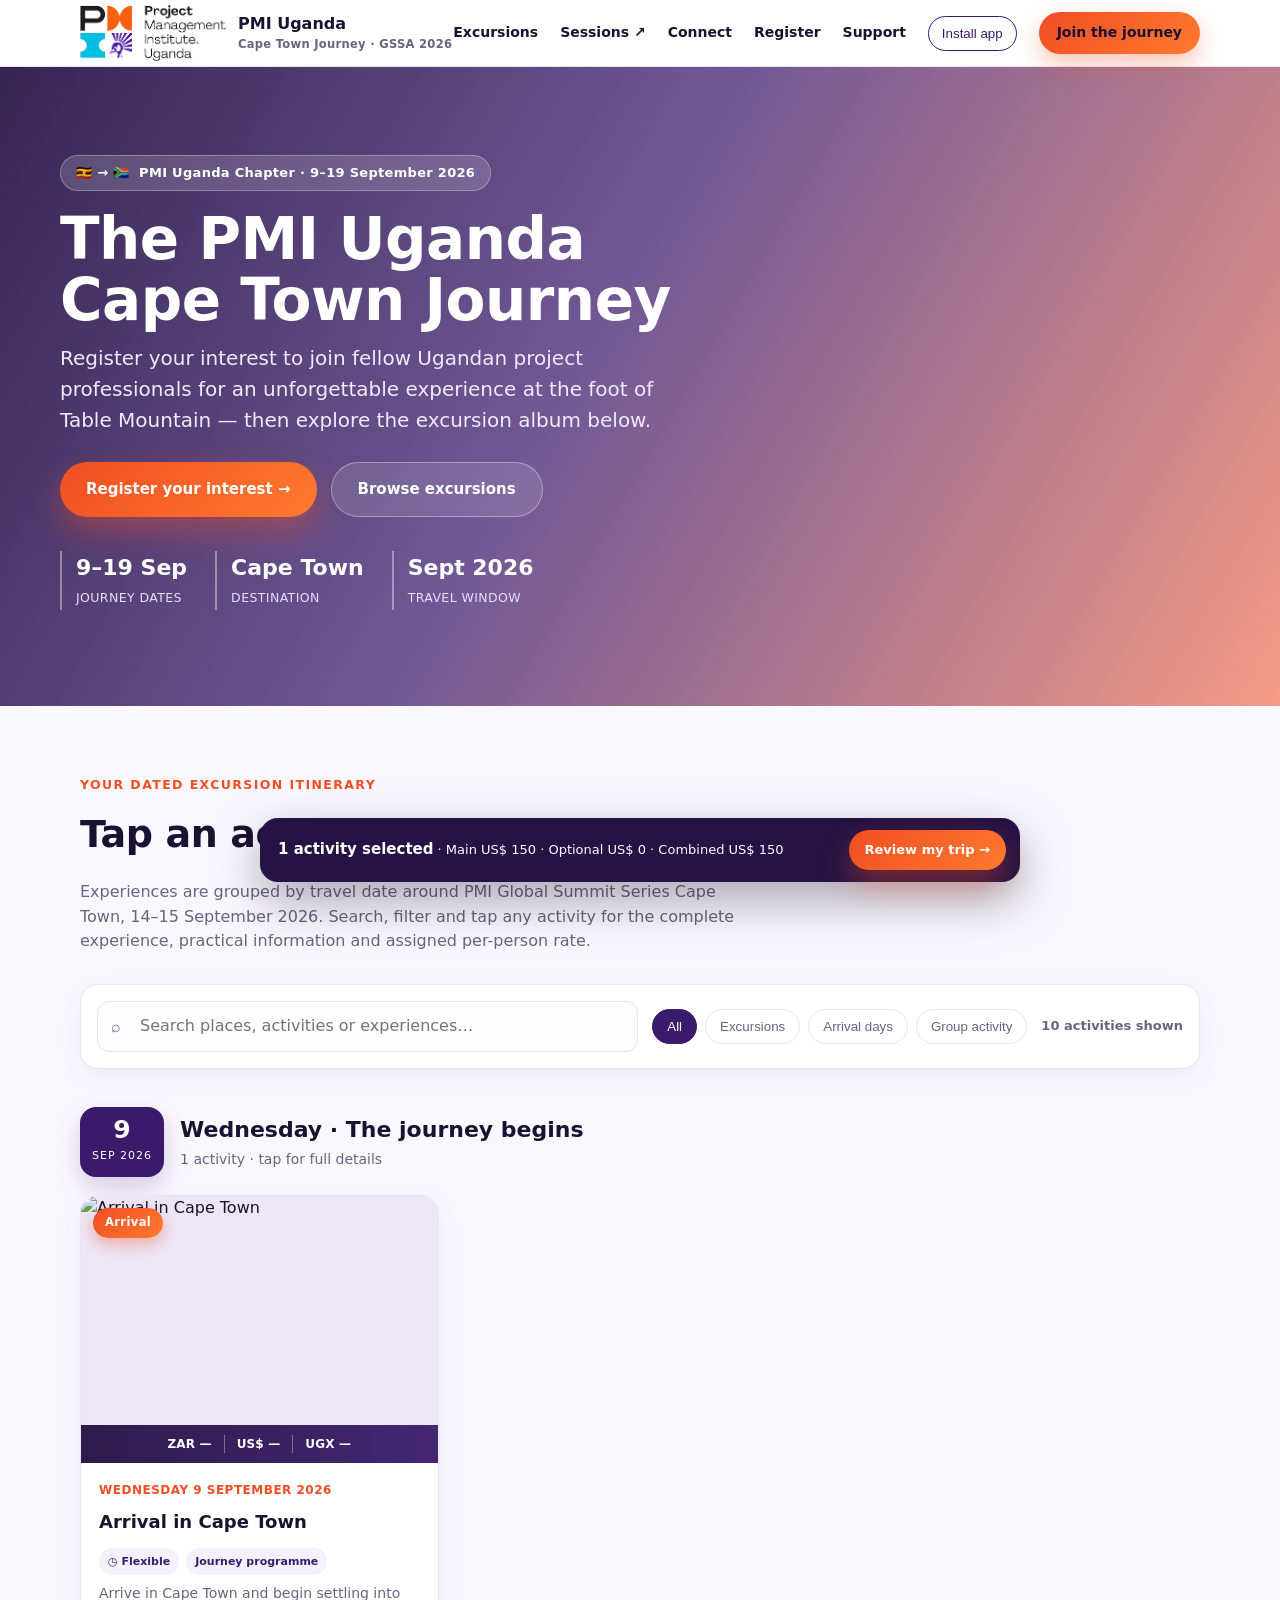
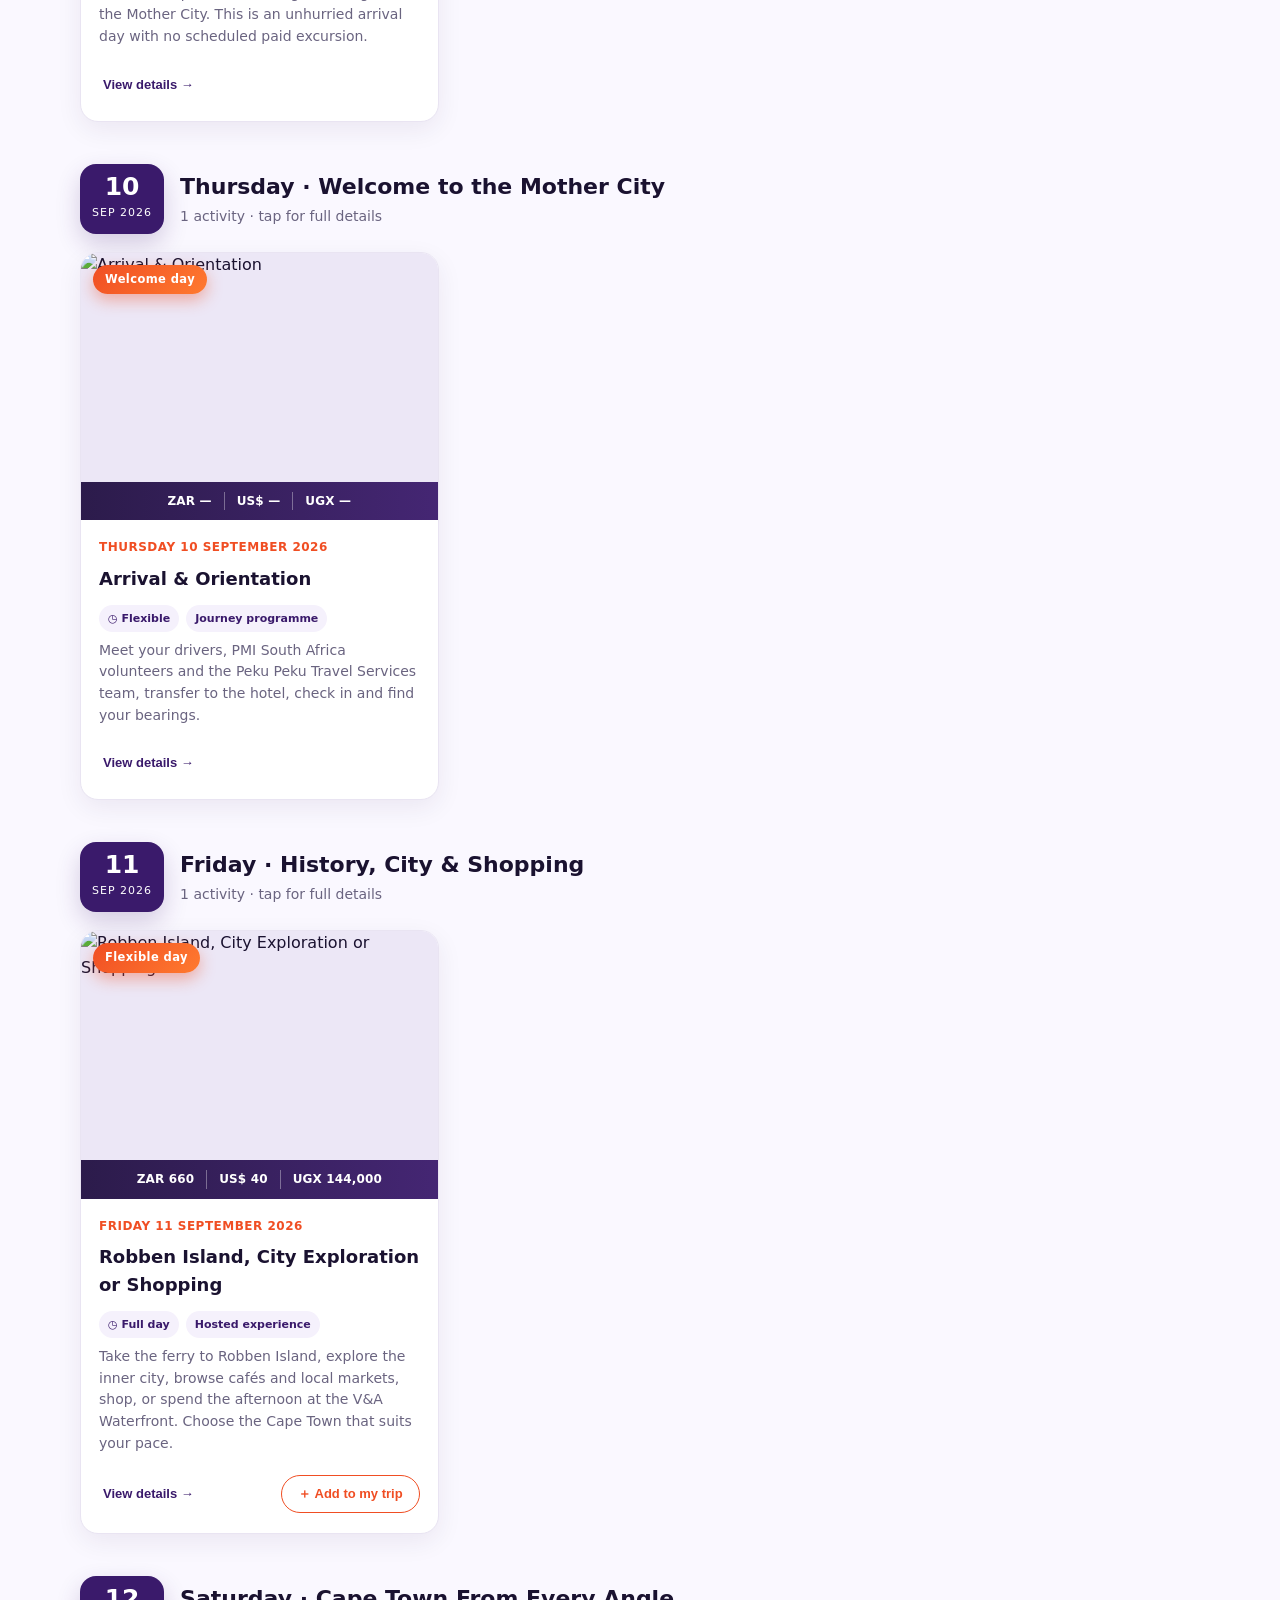
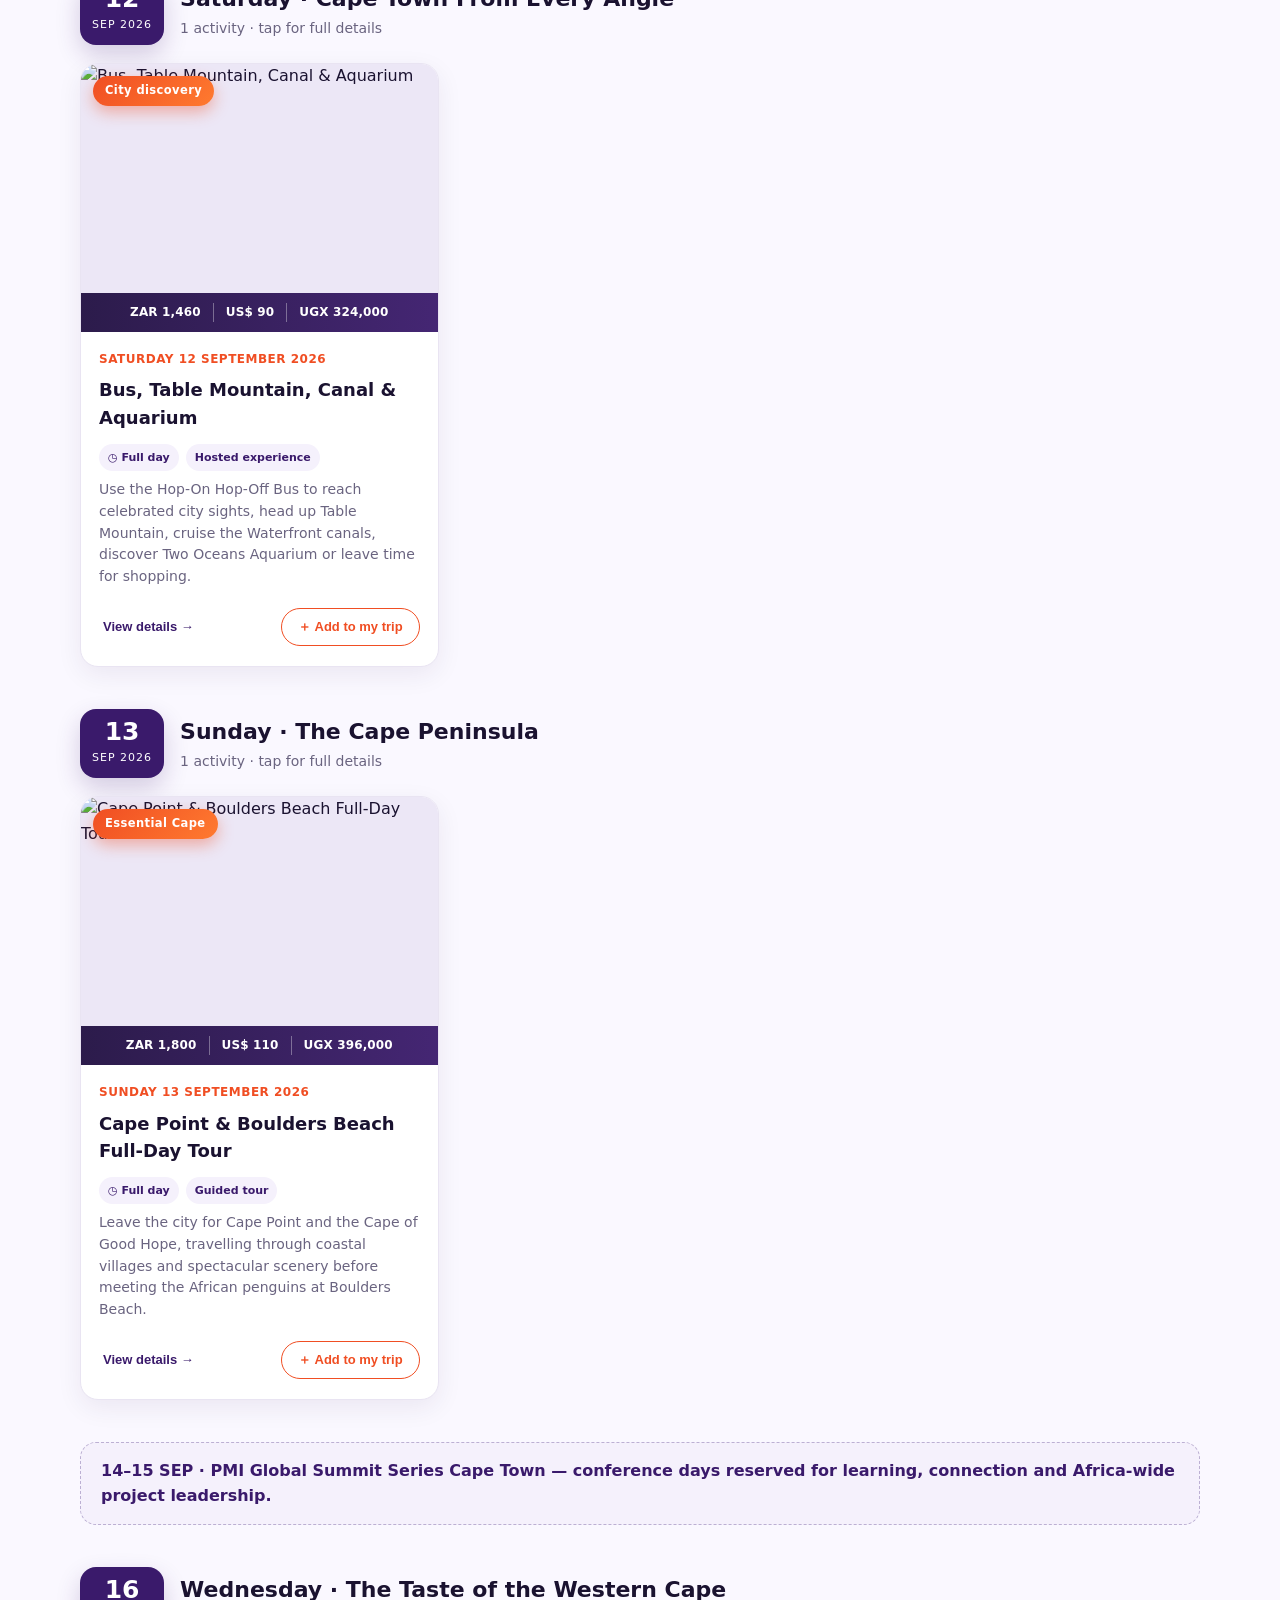
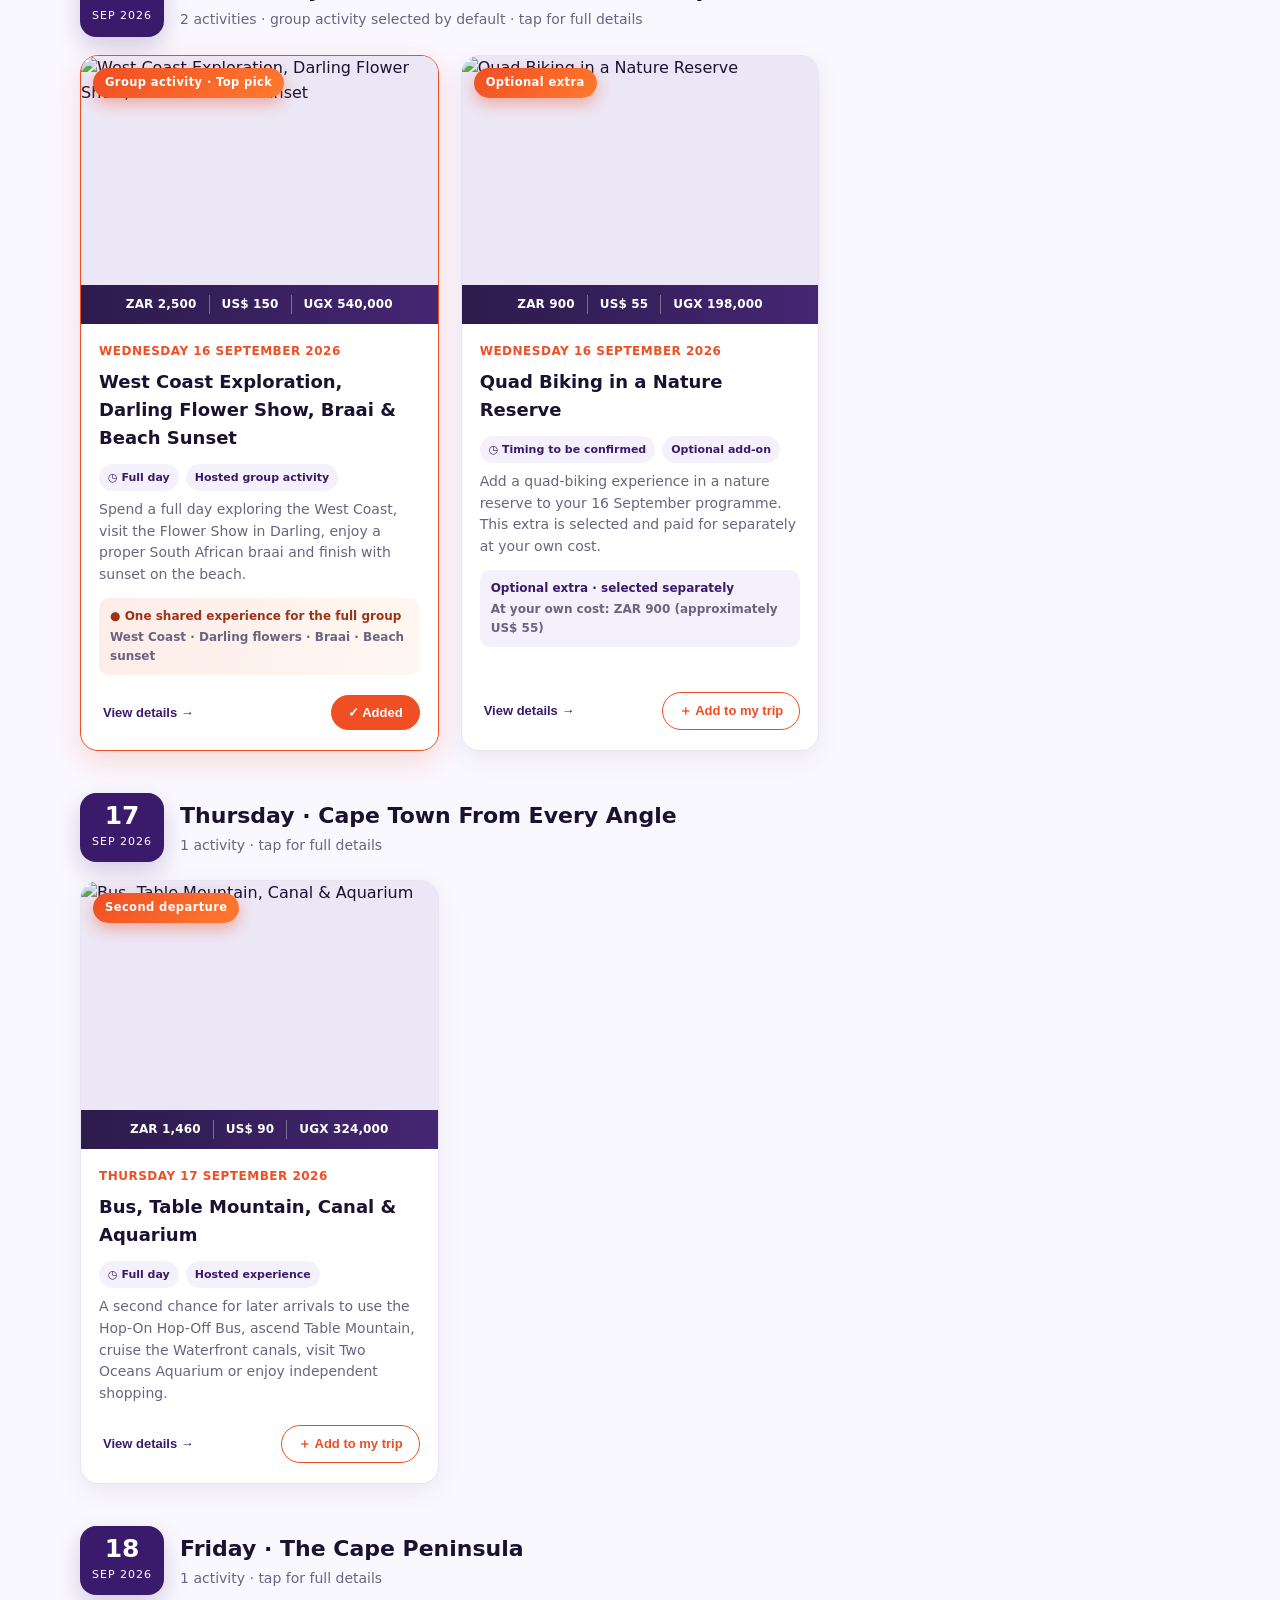
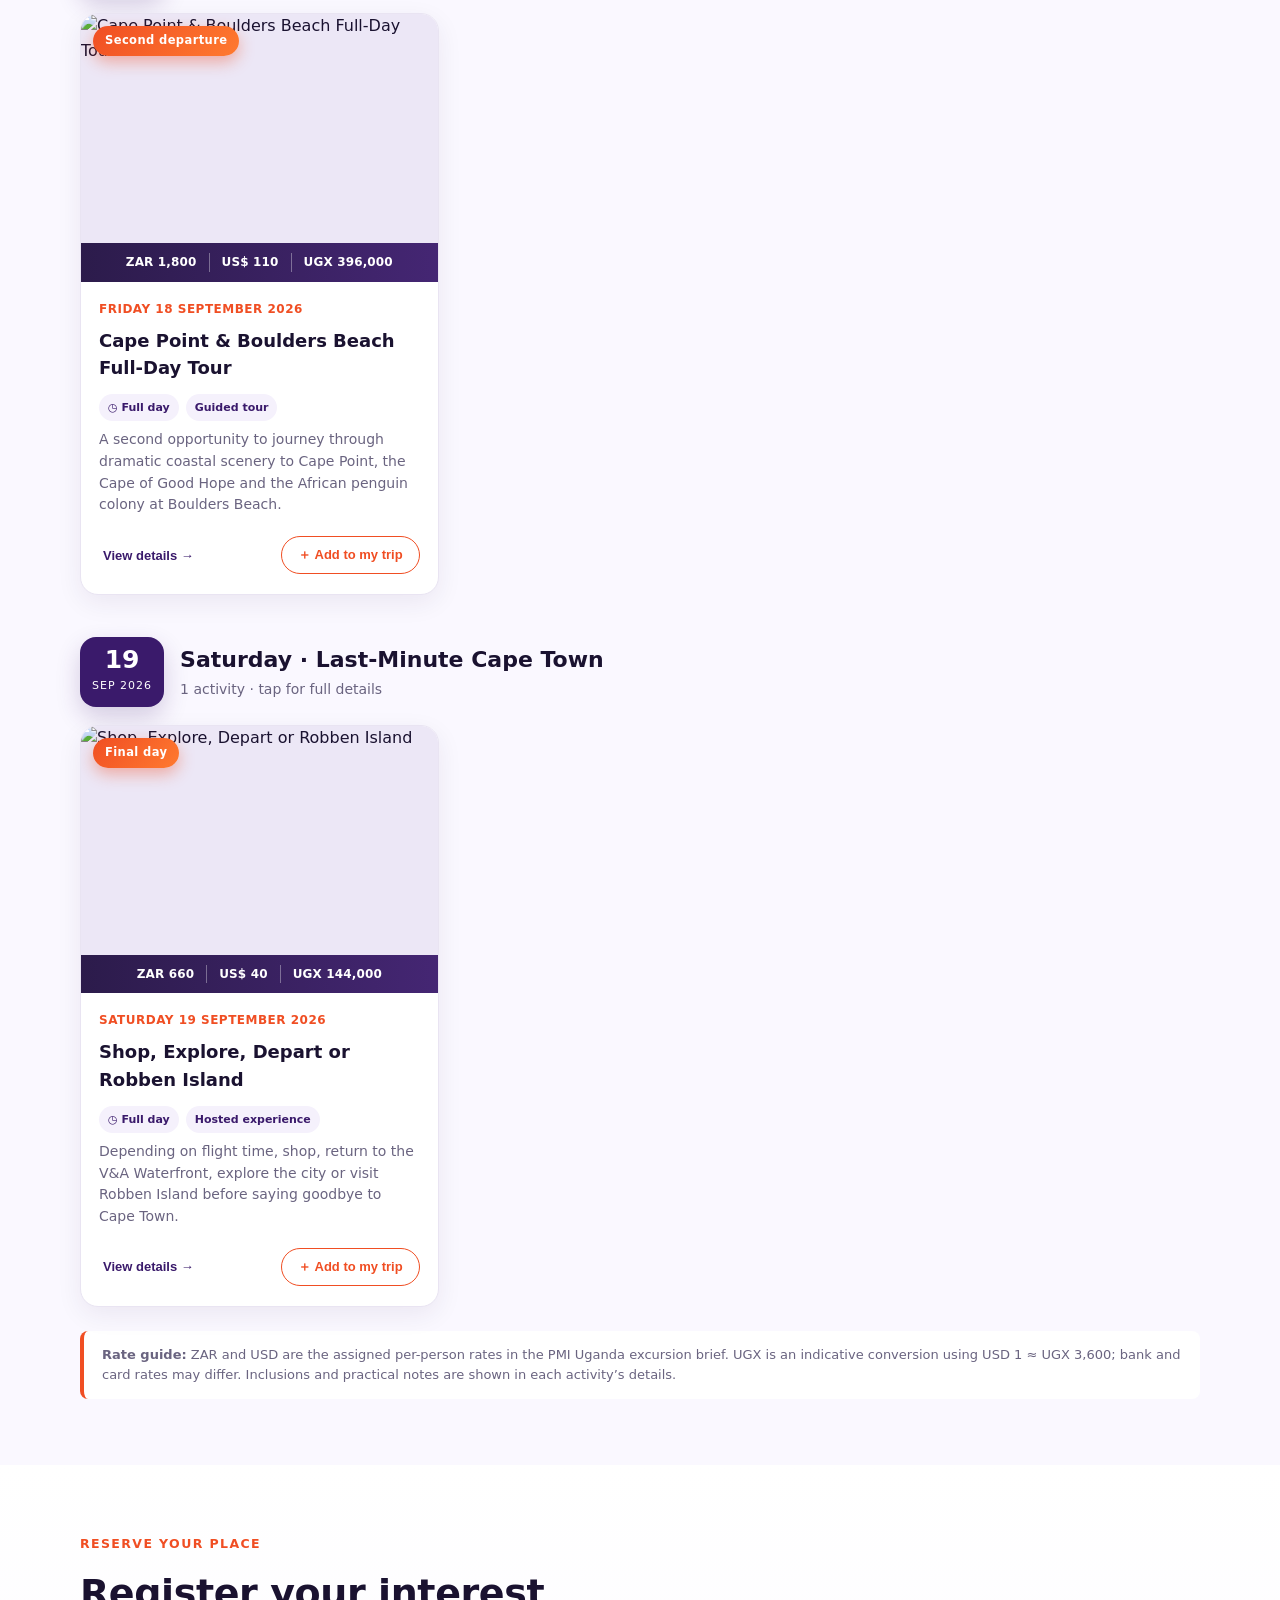
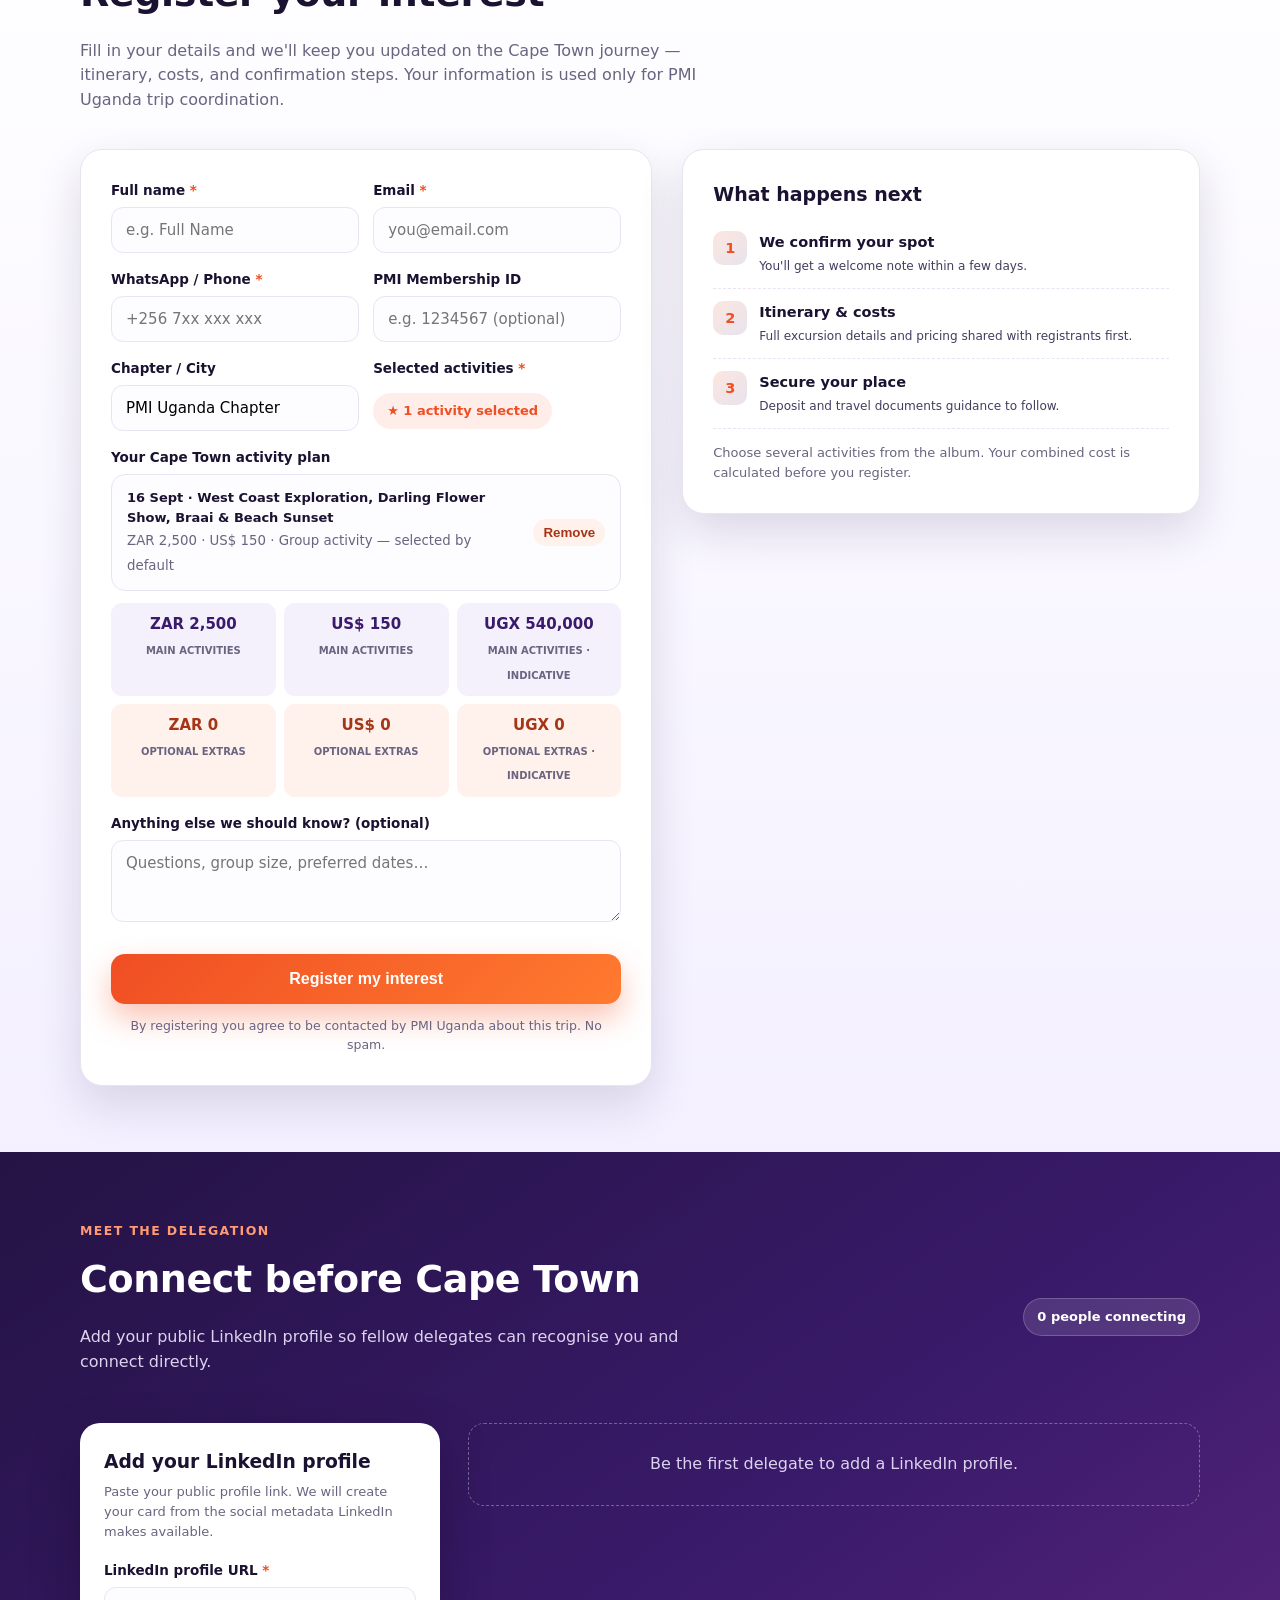
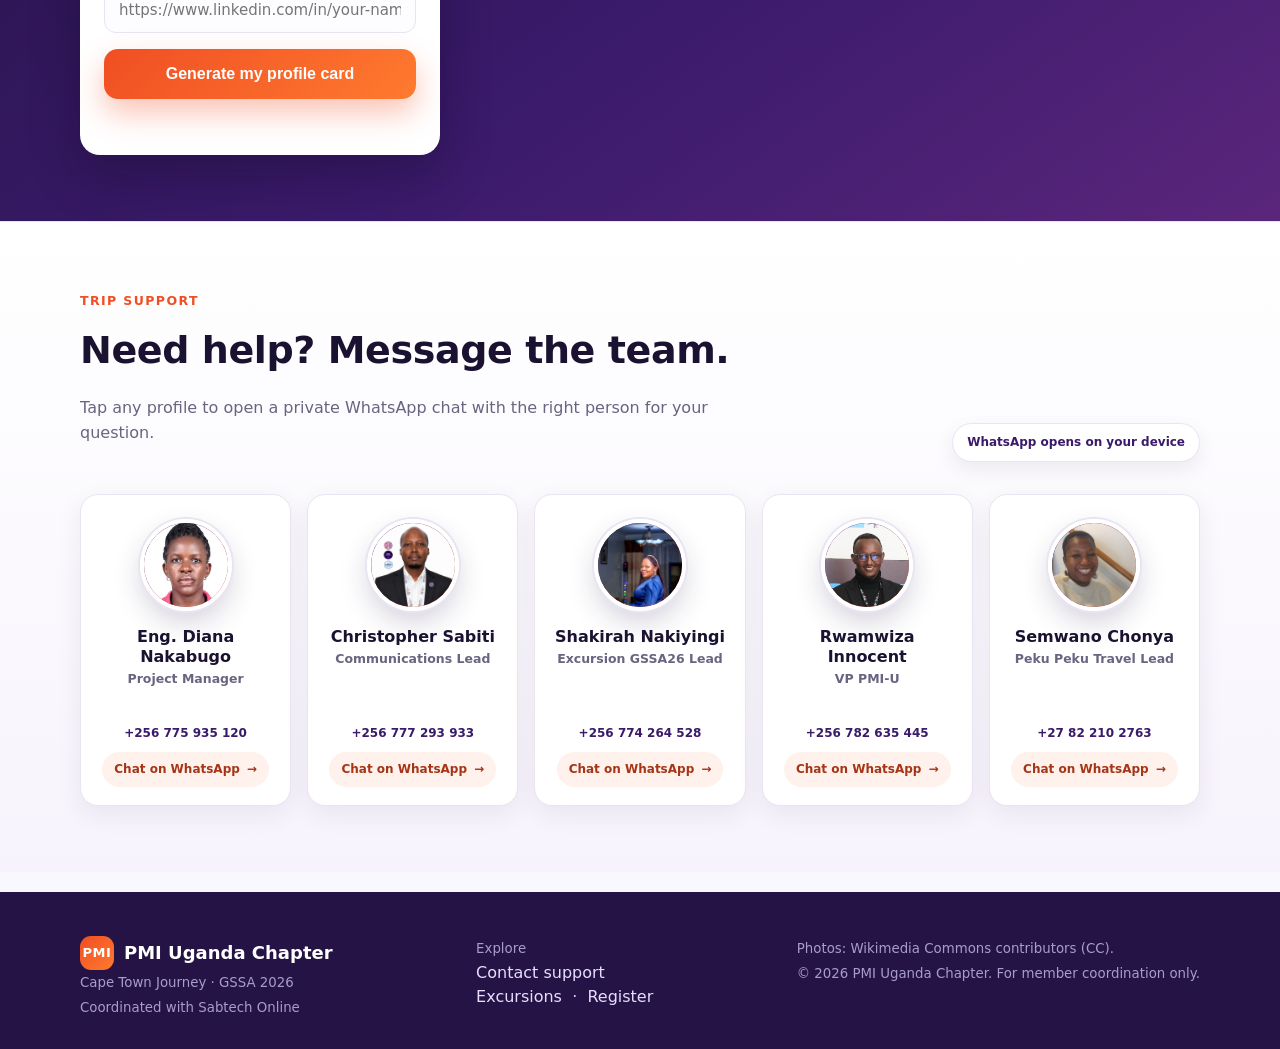
==== index.html @ 42081e1b "Add sessions PWA and LinkedIn connect directory" ====
<!DOCTYPE html>
<html lang="en">
<head>
<meta charset="utf-8" />
<meta name="viewport" content="width=device-width, initial-scale=1" />
<title>PMI Uganda · Cape Town Journey 2026 — Excursions & Registration</title>
<meta name="description" content="Register your interest and explore the excursion album for the PMI Uganda GSSA 2026 Cape Town Journey." />
<meta name="theme-color" content="#3A1A6B" />
<meta name="apple-mobile-web-app-capable" content="yes" />
<meta name="apple-mobile-web-app-status-bar-style" content="black-translucent" />
<link rel="manifest" href="manifest.webmanifest" />
<link rel="apple-touch-icon" href="pmi-simple-png.png" />
<style>
:root{
  --orange:#F04E23; --orange-2:#FF7A2F; --purple:#3A1A6B; --purple-2:#241344;
  --ink:#1a1230; --muted:#6a6480; --line:#e9e4f2; --bg:#faf8ff; --white:#fff;
  --radius:18px; --shadow:0 18px 46px rgba(36,19,68,.14);
}
*{box-sizing:border-box}
html{scroll-behavior:smooth}
body{margin:0;font-family:'Segoe UI',system-ui,-apple-system,Arial,sans-serif;color:var(--ink);background:var(--bg);line-height:1.55}
img{display:block;max-width:100%}
a{color:inherit}
.wrap{max-width:1160px;margin:0 auto;padding:0 20px}

/* header */
header{position:sticky;top:0;z-index:40;background:rgba(255,255,255,.92);backdrop-filter:blur(10px);border-bottom:1px solid var(--line)}
.nav{display:flex;align-items:center;justify-content:space-between;height:66px}
.brand{display:flex;align-items:center;gap:12px;font-weight:800}
.logo{width:40px;height:40px;border-radius:11px;background:linear-gradient(135deg,var(--orange),var(--orange-2));color:#fff;display:grid;place-items:center;font-weight:900;letter-spacing:.5px;font-size:15px}
.brand-logo{width:146px;height:auto;object-fit:contain}
.brand small{display:block;font-weight:600;color:var(--muted);font-size:11.5px;letter-spacing:.3px}
.nav a.cta{background:linear-gradient(135deg,var(--orange),var(--orange-2));color:#fff;text-decoration:none;padding:10px 18px;border-radius:30px;font-weight:700;font-size:14px;box-shadow:0 10px 24px rgba(240,78,35,.32)}
.nav .links{display:flex;gap:22px;align-items:center}
.nav .links a{text-decoration:none;color:var(--ink);font-weight:600;font-size:14px}
.nav .links a:hover{color:var(--orange)}
.nav .links .support-link{display:inline-flex;align-items:center;gap:6px}
.menu-toggle{display:none;border:1px solid var(--line);background:#fff;color:var(--purple);border-radius:11px;width:44px;height:44px;font-size:23px;cursor:pointer}
.install-action{border:1px solid var(--purple);background:#fff;color:var(--purple);padding:9px 13px;border-radius:22px;font:700 13px inherit;cursor:pointer;white-space:nowrap}
@media(max-width:840px){
  .nav{height:62px}.brand-logo{width:118px}.brand>div:last-child{display:none}.menu-toggle{display:grid;place-items:center}
  .nav .links{display:none;position:absolute;top:62px;left:0;right:0;background:rgba(255,255,255,.98);border-bottom:1px solid var(--line);padding:12px 20px 18px;box-shadow:0 16px 30px rgba(36,19,68,.12);grid-template-columns:1fr 1fr;gap:8px}
  .nav .links.open{display:grid}.nav .links a,.nav .links .install-action{display:flex;align-items:center;justify-content:center;min-height:44px;border:1px solid var(--line);border-radius:12px;padding:9px;text-align:center}
  .nav .links .cta{grid-column:1/-1}.nav a.cta{padding:9px 14px}
}

/* hero */
.hero{position:relative;color:#fff;overflow:hidden}
.hero .bg{position:absolute;inset:0;background-size:cover;background-position:center;transform:scale(1.03)}
.hero .veil{position:absolute;inset:0;background:linear-gradient(120deg,rgba(36,19,68,.92),rgba(58,26,107,.72) 45%,rgba(240,78,35,.55))}
.hero .inner{position:relative;padding:88px 0 96px}
.tagpill{display:inline-flex;align-items:center;gap:8px;background:rgba(255,255,255,.16);border:1px solid rgba(255,255,255,.28);padding:7px 15px;border-radius:30px;font-size:13px;font-weight:600;letter-spacing:.3px}
.hero h1{font-size:clamp(32px,5.2vw,58px);line-height:1.05;margin:18px 0 12px;font-weight:900;letter-spacing:-.5px}
.hero p.lead{font-size:clamp(16px,2vw,20px);max-width:640px;color:#f0e9ff;margin:0 0 26px}
.hero .btns{display:flex;gap:14px;flex-wrap:wrap}
.btn{border:none;cursor:pointer;text-decoration:none;font-weight:800;font-size:15px;padding:15px 26px;border-radius:32px;display:inline-flex;align-items:center;gap:9px}
.btn.primary{background:linear-gradient(135deg,var(--orange),var(--orange-2));color:#fff;box-shadow:0 14px 30px rgba(240,78,35,.4)}
.btn.ghost{background:rgba(255,255,255,.12);color:#fff;border:1px solid rgba(255,255,255,.34)}
.hero .facts{display:flex;gap:28px;margin-top:34px;flex-wrap:wrap}
.hero .facts div{border-left:2px solid rgba(255,255,255,.4);padding-left:14px}
.hero .facts b{display:block;font-size:22px;font-weight:900}
.hero .facts span{font-size:12.5px;color:#e6ddff;letter-spacing:.4px;text-transform:uppercase}

/* sections */
section.block{padding:66px 0}
.eyebrow{color:var(--orange);font-weight:800;letter-spacing:1.4px;text-transform:uppercase;font-size:12.5px}
.h2{font-size:clamp(26px,3.4vw,38px);font-weight:900;margin:8px 0 10px;letter-spacing:-.4px}
.sub{color:var(--muted);max-width:660px;font-size:16px}

/* dated itinerary */
.schedule{margin-top:38px;display:grid;gap:42px}
.album-tools{margin-top:30px;background:#fff;border:1px solid var(--line);border-radius:18px;padding:16px;display:flex;gap:14px;align-items:center;flex-wrap:wrap;box-shadow:0 8px 24px rgba(36,19,68,.06)}
.searchbox{position:relative;flex:1 1 280px}.searchbox span{position:absolute;left:14px;top:50%;transform:translateY(-50%);color:var(--muted)}
.searchbox input{width:100%;border:1.5px solid var(--line);border-radius:12px;padding:12px 14px 12px 42px;font:inherit;color:var(--ink);background:#fdfcff}.searchbox input:focus{outline:none;border-color:var(--orange);box-shadow:0 0 0 4px rgba(240,78,35,.1)}
.filters{display:flex;gap:8px;flex-wrap:wrap}.filter-btn{border:1px solid var(--line);background:#fff;color:var(--muted);padding:9px 14px;border-radius:22px;font:700 13px inherit;cursor:pointer}.filter-btn:hover,.filter-btn.active{background:var(--purple);border-color:var(--purple);color:#fff}
.result-count{font-size:13px;color:var(--muted);font-weight:700;margin-left:auto}
.day-group.hidden,.card.hidden{display:none}.empty-state{display:none;text-align:center;background:#fff;border:1px dashed #bcb0d3;border-radius:16px;padding:28px;color:var(--muted)}.empty-state.show{display:block}
.day-head{display:flex;align-items:center;gap:16px;margin-bottom:18px}
.day-date{min-width:76px;background:var(--purple);color:#fff;border-radius:16px;padding:10px 12px;text-align:center;box-shadow:0 10px 24px rgba(58,26,107,.2)}
.day-date b{font-size:25px;line-height:1;display:block}.day-date span{font-size:11px;letter-spacing:1px;text-transform:uppercase}
.day-head h3{font-size:22px;margin:0}.day-head p{margin:2px 0 0;color:var(--muted);font-size:14px}
.conference-break{border:1px dashed #bcb0d3;background:#f5f1fc;border-radius:16px;padding:16px 20px;color:var(--purple);font-weight:700}
.grid{display:grid;grid-template-columns:repeat(3,1fr);gap:22px}
@media(max-width:900px){.grid{grid-template-columns:repeat(2,1fr)}}
@media(max-width:600px){.grid{grid-template-columns:1fr}}
.card{background:var(--white);border:1px solid var(--line);border-radius:var(--radius);overflow:hidden;box-shadow:0 8px 26px rgba(36,19,68,.07);transition:transform .25s, box-shadow .25s;display:flex;flex-direction:column}
.card:hover{transform:translateY(-6px);box-shadow:var(--shadow)}
.card{cursor:pointer}
.card:focus-visible{outline:3px solid var(--orange);outline-offset:3px}
.card .ph{position:relative;aspect-ratio:4/3;background:#ece7f6;overflow:hidden}
.card .ph img{width:100%;height:100%;object-fit:cover;transition:transform .5s}
.card:hover .ph img{transform:scale(1.06)}
.badge{position:absolute;top:12px;left:12px;background:linear-gradient(135deg,var(--orange),var(--orange-2));color:#fff;font-size:11.5px;font-weight:800;padding:6px 12px;border-radius:20px;letter-spacing:.4px;box-shadow:0 6px 16px rgba(240,78,35,.4)}
.badge.soon{background:rgba(36,19,68,.82)}
.rate-banner{position:absolute;left:0;right:0;bottom:0;z-index:2;display:flex;justify-content:center;gap:12px;flex-wrap:wrap;background:linear-gradient(90deg,rgba(36,19,68,.96),rgba(58,26,107,.94));color:#fff;padding:10px 12px;font-size:12px;font-weight:800;letter-spacing:.15px}
.rate-banner span+span{border-left:1px solid rgba(255,255,255,.35);padding-left:12px}
.card .body{padding:18px 18px 20px;display:flex;flex-direction:column;gap:8px;flex:1}
.card h3{margin:0;font-size:18px;font-weight:800}
.card .tag{color:var(--orange);font-weight:700;font-size:12px;letter-spacing:.5px;text-transform:uppercase}
.card p{margin:0;color:var(--muted);font-size:14px}
.card-facts{display:flex;gap:7px;flex-wrap:wrap;margin-top:4px}.mini-chip{background:#f5f1fc;color:var(--purple);border-radius:20px;padding:5px 9px;font-size:11px;font-weight:800}
.group-callout,.optional-callout{margin-top:4px;border-radius:10px;padding:9px 11px;font-size:12px;font-weight:800}.group-callout{background:linear-gradient(110deg,rgba(240,78,35,.1),rgba(255,122,47,.06));color:#9e3417}.optional-callout{background:#f5f1fc;color:var(--purple)}.group-callout span,.optional-callout span{display:block;color:var(--muted);font-weight:700;margin-top:3px}
.card .foot{margin-top:auto;padding-top:12px;display:flex;align-items:center;justify-content:space-between}
.selbtn{border:1.5px solid var(--orange);background:#fff;color:var(--orange);font-weight:800;font-size:13px;padding:9px 16px;border-radius:24px;cursor:pointer;transition:.2s}
.selbtn:hover{background:var(--orange);color:#fff}
.selbtn.soon{border-color:var(--line);color:var(--muted);background:#f6f4fb}
.selbtn.active{background:var(--orange);color:#fff}
.details-btn{border:0;background:transparent;color:var(--purple);font-weight:800;font-size:13px;padding:9px 4px;cursor:pointer}.details-btn:hover{text-decoration:underline}
.card.selected{border-color:var(--orange);box-shadow:0 10px 30px rgba(240,78,35,.18)}
.rate-note{margin-top:24px;padding:14px 18px;border-left:4px solid var(--orange);background:#fff;border-radius:8px;color:var(--muted);font-size:13px}

/* form */
.formwrap{margin-top:36px;display:grid;grid-template-columns:1.05fr .95fr;gap:30px;align-items:start}
@media(max-width:860px){.formwrap{grid-template-columns:1fr}}
.panel{background:#fff;border:1px solid var(--line);border-radius:22px;box-shadow:var(--shadow);padding:30px}
.field{margin-bottom:16px}
.field label{display:block;font-weight:700;font-size:13.5px;margin-bottom:6px}
.field .req{color:var(--orange)}
.field input,.field select,.field textarea{width:100%;padding:13px 14px;border:1.5px solid var(--line);border-radius:12px;font-size:15px;font-family:inherit;background:#fdfcff;transition:.15s}
.field input:focus,.field select:focus,.field textarea:focus{outline:none;border-color:var(--orange);box-shadow:0 0 0 4px rgba(240,78,35,.12)}
.row2{display:grid;grid-template-columns:1fr 1fr;gap:14px}
@media(max-width:520px){.row2{grid-template-columns:1fr}}
.submit{width:100%;margin-top:8px;background:linear-gradient(135deg,var(--orange),var(--orange-2));color:#fff;border:none;padding:16px;border-radius:14px;font-size:16px;font-weight:800;cursor:pointer;box-shadow:0 14px 30px rgba(240,78,35,.34)}
.submit:disabled{opacity:.6;cursor:default}
.formnote{font-size:12.5px;color:var(--muted);margin-top:12px;text-align:center}
.msg{display:none;padding:14px 16px;border-radius:12px;font-weight:600;font-size:14px;margin-bottom:6px}
.msg.ok{display:block;background:#e9f9ee;color:#1c7a3e;border:1px solid #bfe9cd}
.msg.err{display:block;background:#fdeaea;color:#b3261e;border:1px solid #f3c9c6}
.side h3{font-size:19px;margin:0 0 10px}
.side ul{list-style:none;padding:0;margin:0}
.side li{display:flex;gap:12px;padding:12px 0;border-bottom:1px dashed var(--line);font-size:14.5px;color:#443c5e}
.side li b{color:var(--ink)}
.dot{flex:0 0 auto;width:34px;height:34px;border-radius:10px;background:linear-gradient(135deg,rgba(240,78,35,.14),rgba(58,26,107,.12));display:grid;place-items:center;color:var(--orange);font-weight:900}
.selected-pill{display:inline-flex;align-items:center;gap:8px;background:rgba(240,78,35,.1);color:var(--orange);font-weight:800;padding:8px 14px;border-radius:20px;font-size:13px;margin-top:8px}
.selection-panel{border:1.5px solid var(--line);border-radius:14px;background:#fdfcff;overflow:hidden}.selection-empty{padding:18px;color:var(--muted);font-size:14px}.selection-row{display:grid;grid-template-columns:1fr auto;gap:12px;align-items:center;padding:13px 15px;border-bottom:1px solid var(--line)}.selection-row:last-child{border-bottom:0}.selection-row b{display:block;font-size:13px}.selection-row small{color:var(--muted)}.remove-activity{border:0;background:#fff1eb;color:#a53516;border-radius:18px;padding:6px 10px;font-weight:800;cursor:pointer}
.selection-totals{display:grid;grid-template-columns:repeat(3,1fr);gap:8px;margin-top:12px}.selection-total{background:#f5f1fc;border-radius:11px;padding:10px;text-align:center}.selection-total.optional{background:#fff1eb}.selection-total.optional b{color:#a53516}.selection-total b{display:block;color:var(--purple);font-size:15px}.selection-total span{font-size:10px;text-transform:uppercase;color:var(--muted);font-weight:800}
.trip-bar{position:fixed;left:50%;bottom:18px;transform:translateX(-50%) translateY(140%);z-index:70;width:min(760px,calc(100vw - 28px));background:var(--purple-2);color:#fff;border-radius:18px;padding:12px 14px 12px 18px;display:flex;align-items:center;justify-content:space-between;gap:14px;box-shadow:0 18px 50px rgba(15,8,32,.35);transition:transform .3s}.trip-bar.show{transform:translateX(-50%) translateY(0)}.trip-bar-copy{font-size:13px}.trip-bar-copy b{font-size:15px}.trip-bar .btn{padding:10px 16px;font-size:13px;white-space:nowrap}
@media(max-width:600px){.selection-totals{grid-template-columns:1fr}.trip-bar{align-items:flex-start}.trip-bar-copy span{display:block}.trip-bar .btn{padding:9px 12px}}

/* support contacts */
.support-block{background:linear-gradient(180deg,#fff 0%,#f7f3fc 100%);border-top:1px solid var(--line)}
.support-head{display:flex;align-items:end;justify-content:space-between;gap:24px}
.support-hint{display:inline-flex;align-items:center;gap:8px;flex:0 0 auto;background:#fff;border:1px solid var(--line);border-radius:24px;padding:9px 14px;color:var(--purple);font-size:12px;font-weight:800;box-shadow:0 8px 20px rgba(36,19,68,.07)}
.support-grid{display:grid;grid-template-columns:repeat(5,minmax(0,1fr));gap:16px;margin-top:32px}
.support-card{position:relative;display:flex;flex-direction:column;align-items:center;min-height:260px;padding:24px 16px 18px;background:#fff;border:1px solid var(--line);border-radius:18px;text-align:center;text-decoration:none;box-shadow:0 8px 26px rgba(36,19,68,.07);transition:transform .22s,box-shadow .22s,border-color .22s}
.support-card:hover{transform:translateY(-5px);border-color:rgba(240,78,35,.45);box-shadow:var(--shadow)}
.support-card:focus-visible{outline:3px solid var(--orange);outline-offset:3px}
.profile-thumb{width:92px;height:92px;border-radius:50%;overflow:hidden;display:grid;place-items:center;background:linear-gradient(135deg,var(--purple),var(--orange));color:#fff;font-size:26px;font-weight:900;letter-spacing:.5px;border:4px solid #fff;box-shadow:0 0 0 2px var(--line),0 12px 28px rgba(36,19,68,.18)}
.profile-thumb img{width:100%;height:100%;object-fit:cover}
.support-card h3{margin:16px 0 4px;font-size:16px;line-height:1.25}
.support-role{min-height:38px;color:var(--muted);font-size:12.5px;font-weight:700;line-height:1.35}
.support-phone{margin-top:auto;padding-top:15px;color:var(--purple);font-size:12px;font-weight:800}
.whatsapp-action{display:inline-flex;align-items:center;gap:7px;margin-top:10px;padding:8px 12px;border-radius:20px;background:#fff1eb;color:#a53516;font-size:12px;font-weight:900}
@media(max-width:980px){.support-grid{grid-template-columns:repeat(3,1fr)}}
@media(max-width:680px){.support-head{align-items:flex-start;flex-direction:column}.support-grid{grid-template-columns:repeat(2,1fr)}}
@media(max-width:440px){.support-grid{grid-template-columns:1fr}.support-card{min-height:0}.support-role{min-height:0}}

/* connect directory */
.connect-block{background:linear-gradient(145deg,#241344 0%,#3a1a6b 58%,#5a267c 100%);color:#fff}
.connect-block .eyebrow{color:#ff9a72}.connect-block .sub{color:#ddd3ef}
.connect-layout{display:grid;grid-template-columns:360px 1fr;gap:28px;align-items:start;margin-top:32px}
.connect-form{background:#fff;color:var(--ink);border-radius:20px;padding:24px;box-shadow:0 20px 50px rgba(12,5,28,.3)}
.connect-form h3{margin:0 0 6px}.connect-form p{margin:0 0 18px;color:var(--muted);font-size:13px}
.connect-form .submit{margin-top:0}.connect-msg{min-height:20px;margin-top:12px;font-size:13px;font-weight:700}.connect-msg.ok{color:#1c7a3e}.connect-msg.err{color:#b3261e}
.connect-head{display:flex;align-items:center;justify-content:space-between;gap:16px;margin-bottom:16px}.connect-count{display:inline-flex;align-items:center;gap:7px;background:rgba(255,255,255,.12);border:1px solid rgba(255,255,255,.2);padding:8px 13px;border-radius:22px;font-weight:800;font-size:13px;white-space:nowrap}
.connect-grid{display:grid;grid-template-columns:repeat(2,minmax(0,1fr));gap:14px}
.connect-card{display:flex;gap:14px;align-items:center;background:#fff;color:var(--ink);border-radius:16px;padding:16px;text-decoration:none;min-width:0;transition:transform .2s,box-shadow .2s}
.connect-card:hover{transform:translateY(-3px);box-shadow:0 14px 30px rgba(8,3,20,.28)}.connect-avatar{flex:0 0 60px;width:60px;height:60px;border-radius:14px;overflow:hidden;display:grid;place-items:center;background:linear-gradient(135deg,var(--orange),var(--purple));color:#fff;font-size:20px;font-weight:900}.connect-avatar img{width:100%;height:100%;object-fit:cover}
.connect-card-copy{min-width:0}.connect-card h3{font-size:15px;margin:0 0 3px;white-space:nowrap;overflow:hidden;text-overflow:ellipsis}.connect-card p{font-size:12px;color:var(--muted);margin:0;display:-webkit-box;-webkit-line-clamp:2;-webkit-box-orient:vertical;overflow:hidden}.linkedin-label{display:block;color:#0a66c2;font-size:11px;font-weight:900;margin-top:6px}.connect-empty{border:1px dashed rgba(255,255,255,.32);border-radius:16px;padding:28px;color:#ddd3ef;text-align:center;grid-column:1/-1}
@media(max-width:900px){.connect-layout{grid-template-columns:1fr}.connect-form{max-width:620px}.connect-grid{grid-template-columns:repeat(2,minmax(0,1fr))}}
@media(max-width:600px){.connect-grid{grid-template-columns:1fr}.connect-head{align-items:flex-start;flex-direction:column}}

/* footer */
footer{background:var(--purple-2);color:#d9cff2;padding:44px 0 30px;margin-top:20px}
footer .cols{display:flex;justify-content:space-between;gap:30px;flex-wrap:wrap}
footer .brand2{font-weight:900;color:#fff;font-size:18px;display:flex;gap:10px;align-items:center}
footer small{color:#a99ccb}
footer a{color:#e6ddff;text-decoration:none}

/* activity details modal */
.detail-modal{position:fixed;inset:0;background:rgba(15,8,32,.86);display:none;place-items:center;z-index:90;padding:18px}
.detail-modal.open{display:grid}
.detail-dialog{width:min(760px,96vw);max-height:92vh;overflow:auto;background:#fff;border-radius:22px;box-shadow:0 30px 80px rgba(0,0,0,.55);position:relative}
.detail-dialog .modal-rate{position:sticky;top:0;z-index:3;background:linear-gradient(100deg,var(--orange),var(--orange-2));color:#fff;padding:14px 56px 14px 20px;display:flex;gap:18px;flex-wrap:wrap;font-weight:900}
.detail-dialog .x{position:absolute;right:14px;top:6px;z-index:5;color:#fff;font-size:32px;cursor:pointer;background:none;border:none}
.detail-hero{width:100%;height:270px;object-fit:cover}.detail-copy{padding:24px 26px 28px}
.detail-kicker{color:var(--orange);font-size:12px;text-transform:uppercase;letter-spacing:1px;font-weight:800}.detail-copy h2{font-size:28px;line-height:1.15;margin:6px 0 14px}.detail-copy p{color:var(--muted)}
.detail-intro{font-size:16px;line-height:1.7}.detail-section{border-top:1px solid var(--line);padding-top:18px;margin-top:18px}.detail-section h3{font-size:16px;margin:0 0 10px}.highlight-list{display:flex;gap:8px;flex-wrap:wrap}.highlight-chip{background:#f5f1fc;color:var(--purple);padding:7px 11px;border-radius:20px;font-size:12px;font-weight:800}
.itinerary-list{display:grid;gap:0}.itinerary-stop{position:relative;padding:0 0 18px 28px;color:var(--muted);font-size:14px}.itinerary-stop:before{content:'';position:absolute;left:5px;top:5px;width:10px;height:10px;border-radius:50%;background:var(--orange);box-shadow:0 0 0 4px rgba(240,78,35,.13)}.itinerary-stop:not(:last-child):after{content:'';position:absolute;left:9px;top:17px;bottom:2px;width:2px;background:var(--line)}
.why-box{background:linear-gradient(135deg,var(--purple),var(--purple-2));color:#fff;border-radius:14px;padding:17px 18px;margin-top:18px}.why-box b{display:block;color:#ffb18c;margin-bottom:5px}.why-box span{font-size:14px}.practical-grid{display:grid;grid-template-columns:repeat(2,1fr);gap:10px}.practical-item{border:1px solid var(--line);border-radius:12px;padding:11px}.practical-item b{font-size:12px;display:block;color:var(--purple)}.practical-item span{font-size:13px;color:var(--muted)}
.group-ribbon{display:inline-flex;align-items:center;gap:7px;background:#fff1eb;color:#a53516;padding:7px 11px;border-radius:20px;font-size:12px;font-weight:900;margin-bottom:12px}
.history-box{background:#f5f1fc;border-radius:14px;padding:16px 18px;margin:18px 0}.history-box b{display:block;color:var(--purple);margin-bottom:5px}.source-link{color:var(--orange);font-weight:800;text-decoration:none}.modal-actions{display:flex;gap:12px;flex-wrap:wrap;margin-top:20px}
@media(max-width:560px){.brand-logo{width:116px}.brand>div:last-child{display:none}.detail-hero{height:210px}.detail-copy{padding:20px}.detail-dialog .modal-rate{gap:9px;font-size:13px}.rate-banner{gap:8px}.rate-banner span+span{padding-left:8px}.practical-grid{grid-template-columns:1fr}.album-tools{align-items:stretch}.result-count{width:100%;margin-left:0}}

/* admin */
#admin{display:none;padding:40px 0}
#admin.show{display:block}
.adminbar{display:flex;gap:12px;flex-wrap:wrap;align-items:center;margin:16px 0}
.adminbar button{border:1.5px solid var(--purple);background:#fff;color:var(--purple);font-weight:700;padding:10px 16px;border-radius:10px;cursor:pointer}
table{width:100%;border-collapse:collapse;font-size:13px;background:#fff;border-radius:12px;overflow:hidden}
th,td{padding:10px 12px;border-bottom:1px solid var(--line);text-align:left}
th{background:#f3effb;font-size:12px;text-transform:uppercase;letter-spacing:.4px}
</style>
</head>
<body>
<header>
  <div class="wrap nav">
    <div class="brand">
      <img class="brand-logo" src="PMI-Logo-Uganda.png" alt="PMI Uganda Chapter logo" />
      <div>PMI Uganda <small>Cape Town Journey · GSSA 2026</small></div>
    </div>
    <button class="menu-toggle" id="menuToggle" type="button" aria-expanded="false" aria-controls="mainNav" aria-label="Open navigation">&#9776;</button>
    <nav class="links" id="mainNav" aria-label="Main navigation">
      <a href="#album">Excursions</a>
      <a href="https://events.pmi.org/flow/pmi/gsscapetown26/sessions/page/sessions?tab.all=1771429223221001tuq6" target="_blank" rel="noopener noreferrer">Sessions &nearr;</a>
      <a href="#connect">Connect</a>
      <a href="#register">Register</a>
      <a href="#support" class="support-link" aria-label="Contact trip support">Support</a>
      <button class="install-action" id="installApp" type="button">Install app</button>
      <a href="#register" class="cta">Join the journey</a>
    </nav>
  </div>
</header>

<!-- HERO -->
<section class="hero">
  <div class="bg" id="heroBg"></div>
  <div class="veil"></div>
  <div class="wrap inner">
    <span class="tagpill">🇺🇬 → 🇿🇦 &nbsp;PMI Uganda Chapter · 9–19 September 2026</span>
    <h1>The PMI Uganda<br/>Cape Town Journey</h1>
    <p class="lead">Register your interest to join fellow Ugandan project professionals for an unforgettable experience at the foot of Table Mountain — then explore the excursion album below.</p>
    <div class="btns">
      <a href="#register" class="btn primary">Register your interest →</a>
      <a href="#album" class="btn ghost">Browse excursions</a>
    </div>
    <div class="facts">
      <div><b>9–19 Sep</b><span>Journey dates</span></div>
      <div><b>Cape Town</b><span>Destination</span></div>
      <div><b>Sept 2026</b><span>Travel window</span></div>
    </div>
  </div>
</section>

<!-- ALBUM -->
<section class="block" id="album">
  <div class="wrap">
    <span class="eyebrow">Your dated excursion itinerary</span>
    <div class="h2">Tap an activity. Discover its story.</div>
    <p class="sub">Experiences are grouped by travel date around PMI Global Summit Series Cape Town, 14–15 September 2026. Search, filter and tap any activity for the complete experience, practical information and assigned per-person rate.</p>
    <div class="album-tools" aria-label="Excursion filters">
      <label class="searchbox"><span aria-hidden="true">⌕</span><input id="activitySearch" type="search" placeholder="Search places, activities or experiences…" aria-label="Search excursions" /></label>
      <div class="filters" role="group" aria-label="Filter excursions">
        <button class="filter-btn active" type="button" data-filter="all">All</button>
        <button class="filter-btn" type="button" data-filter="paid">Excursions</button>
        <button class="filter-btn" type="button" data-filter="included">Arrival days</button>
        <button class="filter-btn" type="button" data-filter="group">Group activity</button>
      </div>
      <span class="result-count" id="resultCount" aria-live="polite"></span>
    </div>
    <div class="schedule" id="albumGrid"></div>
    <div class="empty-state" id="emptyState">No excursions match that search. Try a different place or clear the filter.</div>
    <div class="rate-note"><b>Rate guide:</b> ZAR and USD are the assigned per-person rates in the PMI Uganda excursion brief. UGX is an indicative conversion using USD 1 ≈ UGX 3,600; bank and card rates may differ. Inclusions and practical notes are shown in each activity’s details.</div>
  </div>
</section>

<!-- REGISTER -->
<section class="block" id="register" style="background:linear-gradient(180deg,#fff, #f4f0ff)">
  <div class="wrap">
    <span class="eyebrow">Reserve your place</span>
    <div class="h2">Register your interest</div>
    <p class="sub">Fill in your details and we'll keep you updated on the Cape Town journey — itinerary, costs, and confirmation steps. Your information is used only for PMI Uganda trip coordination.</p>

    <div class="formwrap">
      <div class="panel">
        <div class="msg" id="msg"></div>
        <form id="regForm" novalidate>
          <div class="row2">
            <div class="field">
              <label>Full name <span class="req">*</span></label>
              <input name="full_name" required placeholder="e.g. Full Name" />
            </div>
            <div class="field">
              <label>Email <span class="req">*</span></label>
              <input name="email" type="email" required placeholder="you@email.com" />
            </div>
          </div>
          <div class="row2">
            <div class="field">
              <label>WhatsApp / Phone <span class="req">*</span></label>
              <input name="whatsapp" required placeholder="+256 7xx xxx xxx" />
            </div>
            <div class="field">
              <label>PMI Membership ID</label>
              <input name="pmi_id" placeholder="e.g. 1234567 (optional)" />
            </div>
          </div>
          <div class="row2">
            <div class="field">
              <label>Chapter / City</label>
              <input name="chapter" value="PMI Uganda Chapter" />
            </div>
            <div class="field">
              <label>Selected activities <span class="req">*</span></label>
              <div class="selected-pill" id="selPill">★ 1 group activity selected</div>
            </div>
          </div>
          <div class="field">
            <label>Your Cape Town activity plan</label>
            <div class="selection-panel" id="selectionPanel"></div>
            <div class="selection-totals" id="selectionTotals"></div>
          </div>
          <div class="field">
            <label>Anything else we should know? (optional)</label>
            <textarea name="notes" rows="3" placeholder="Questions, group size, preferred dates…"></textarea>
          </div>
          <button type="submit" class="submit" id="submitBtn">Register my interest</button>
          <div class="formnote">By registering you agree to be contacted by PMI Uganda about this trip. No spam.</div>
        </form>
      </div>

      <aside class="side panel">
        <h3>What happens next</h3>
        <ul>
          <li><span class="dot">1</span><div><b>We confirm your spot</b><br/><small>You'll get a welcome note within a few days.</small></div></li>
          <li><span class="dot">2</span><div><b>Itinerary & costs</b><br/><small>Full excursion details and pricing shared with registrants first.</small></div></li>
          <li><span class="dot">3</span><div><b>Secure your place</b><br/><small>Deposit and travel documents guidance to follow.</small></div></li>
        </ul>
        <div style="margin-top:14px;color:var(--muted);font-size:13px">Choose several activities from the album. Your combined cost is calculated before you register.</div>
      </aside>
    </div>
  </div>
</section>

<!-- CONNECT -->
<section class="block connect-block" id="connect" aria-labelledby="connectTitle">
  <div class="wrap">
    <span class="eyebrow">Meet the delegation</span>
    <div class="connect-head">
      <div>
        <h2 class="h2" id="connectTitle">Connect before Cape Town</h2>
        <p class="sub">Add your public LinkedIn profile so fellow delegates can recognise you and connect directly.</p>
      </div>
      <span class="connect-count" id="connectCount" aria-live="polite">0 people connecting</span>
    </div>
    <div class="connect-layout">
      <form class="connect-form" id="connectForm">
        <h3>Add your LinkedIn profile</h3>
        <p>Paste your public profile link. We will create your card from the social metadata LinkedIn makes available.</p>
        <div class="field">
          <label for="linkedinUrl">LinkedIn profile URL <span class="req">*</span></label>
          <input id="linkedinUrl" name="linkedin_url" type="url" inputmode="url" autocomplete="url" required placeholder="https://www.linkedin.com/in/your-name" />
        </div>
        <button class="submit" id="connectSubmit" type="submit">Generate my profile card</button>
        <div class="connect-msg" id="connectMsg" role="status"></div>
      </form>
      <div class="connect-grid" id="connectGrid" aria-live="polite"></div>
    </div>
  </div>
</section>

<!-- SUPPORT -->
<section class="block support-block" id="support" aria-labelledby="supportTitle">
  <div class="wrap">
    <div class="support-head">
      <div>
        <span class="eyebrow">Trip support</span>
        <h2 class="h2" id="supportTitle">Need help? Message the team.</h2>
        <p class="sub">Tap any profile to open a private WhatsApp chat with the right person for your question.</p>
      </div>
      <div class="support-hint" aria-hidden="true">WhatsApp opens on your device</div>
    </div>

    <div class="support-grid">
      <a class="support-card" href="https://wa.me/256775935120" target="_blank" rel="noopener noreferrer" aria-label="Message Eng. Diana Nakabugo, Project Manager, on WhatsApp">
        <span class="profile-thumb"><img src="Profile%20Pics/Eng.%20Diana%20Nakabugo.jpeg" alt="Eng. Diana Nakabugo" loading="lazy" /></span>
        <h3>Eng. Diana Nakabugo</h3>
        <span class="support-role">Project Manager</span>
        <span class="support-phone">+256 775 935 120</span>
        <span class="whatsapp-action">Chat on WhatsApp <span aria-hidden="true">&rarr;</span></span>
      </a>

      <a class="support-card" href="https://wa.me/256777293933" target="_blank" rel="noopener noreferrer" aria-label="Message Christopher Sabiti, Communications Lead, on WhatsApp">
        <span class="profile-thumb"><img src="Profile%20Pics/Christopher%20Sabiti.png" alt="Christopher Sabiti" loading="lazy" /></span>
        <h3>Christopher Sabiti</h3>
        <span class="support-role">Communications Lead</span>
        <span class="support-phone">+256 777 293 933</span>
        <span class="whatsapp-action">Chat on WhatsApp <span aria-hidden="true">&rarr;</span></span>
      </a>

      <a class="support-card" href="https://wa.me/256774264528" target="_blank" rel="noopener noreferrer" aria-label="Message Shakirah Nakiyingi, Excursion GSSA26 Lead, on WhatsApp">
        <span class="profile-thumb"><img src="Profile%20Pics/Shakirah%20Nakiyingi.jpeg" alt="Shakirah Nakiyingi" loading="lazy" /></span>
        <h3>Shakirah Nakiyingi</h3>
        <span class="support-role">Excursion GSSA26 Lead</span>
        <span class="support-phone">+256 774 264 528</span>
        <span class="whatsapp-action">Chat on WhatsApp <span aria-hidden="true">&rarr;</span></span>
      </a>

      <a class="support-card" href="https://wa.me/256782635445" target="_blank" rel="noopener noreferrer" aria-label="Message Rwamwiza Innocent, VP PMI-U, on WhatsApp">
        <span class="profile-thumb"><img src="Profile%20Pics/Rwamwiza%20innocent.png" alt="Rwamwiza Innocent" loading="lazy" /></span>
        <h3>Rwamwiza Innocent</h3>
        <span class="support-role">VP PMI-U</span>
        <span class="support-phone">+256 782 635 445</span>
        <span class="whatsapp-action">Chat on WhatsApp <span aria-hidden="true">&rarr;</span></span>
      </a>

      <a class="support-card" href="https://wa.me/27822102763" target="_blank" rel="noopener noreferrer" aria-label="Message Semwano Chonya, Peku Peku Travel Lead, on WhatsApp">
        <span class="profile-thumb"><img src="Profile%20Pics/Semwano%20Chonya.jpeg" alt="Semwano Chonya" loading="lazy" /></span>
        <h3>Semwano Chonya</h3>
        <span class="support-role">Peku Peku Travel Lead</span>
        <span class="support-phone">+27 82 210 2763</span>
        <span class="whatsapp-action">Chat on WhatsApp <span aria-hidden="true">&rarr;</span></span>
      </a>
    </div>
  </div>
</section>

<!-- ADMIN -->
<section id="admin" class="wrap">
  <div class="h2" style="font-size:24px">Local registrations (this device)</div>
  <p class="sub">Backup copy stored in this browser. Export to CSV for your records. Primary submissions go to your connected form endpoint.</p>
  <div class="adminbar">
    <button onclick="exportCSV()">⬇ Export CSV</button>
    <button onclick="clearLocal()">Clear local copy</button>
    <span id="adminCount" style="color:var(--muted);font-weight:600"></span>
  </div>
  <div style="overflow:auto"><table id="adminTable"></table></div>
</section>

<footer>
  <div class="wrap cols">
    <div>
      <div class="brand2"><span class="logo" style="width:34px;height:34px;font-size:13px">PMI</span> PMI Uganda Chapter</div>
      <small>Cape Town Journey · GSSA 2026<br/>Coordinated with Sabtech Online</small>
    </div>
    <div>
      <small>Explore</small><br/>
      <a href="#support">Contact support</a><br/>
      <a href="#album">Excursions</a> &nbsp;·&nbsp; <a href="#register">Register</a>
    </div>
    <div>
      <small>Photos: Wikimedia Commons contributors (CC).<br/>© 2026 PMI Uganda Chapter. For member coordination only.</small>
    </div>
  </div>
</footer>

<div class="detail-modal" id="detailModal" role="dialog" aria-modal="true" aria-labelledby="detailTitle">
  <div class="detail-dialog">
    <div class="modal-rate" id="modalRate"></div>
    <button class="x" type="button" aria-label="Close activity details" onclick="closeDetails()">×</button>
    <img class="detail-hero" id="detailImg" src="" alt="" />
    <div class="detail-copy">
      <div class="group-ribbon" id="groupRibbon" hidden>● Group activity · Our top pick</div>
      <span class="detail-kicker" id="detailMeta"></span>
      <h2 id="detailTitle"></h2>
      <p class="detail-intro" id="detailDesc"></p>
      <div class="detail-section"><h3>Experience highlights</h3><div class="highlight-list" id="detailHighlights"></div></div>
      <div class="detail-section" id="itinerarySection"><h3>How the experience unfolds</h3><div class="itinerary-list" id="detailItinerary"></div></div>
      <div class="practical-grid detail-section" id="detailPractical"></div>
      <div class="why-box" id="whyBox"><b>Why choose this?</b><span id="detailWhy"></span></div>
      <div class="history-box"><b>Why this place matters</b><span id="detailHistory"></span></div>
      <a class="source-link" id="detailSource" href="#" target="_blank" rel="noopener">Read the source ↗</a>
      <div class="modal-actions"><button type="button" class="btn primary" id="selectExcursionBtn">Select this excursion →</button></div>
    </div>
  </div>
</div>

<div class="trip-bar" id="tripBar" aria-live="polite">
  <div class="trip-bar-copy"><b id="tripBarCount">1 activity selected</b><span id="tripBarTotals"></span></div>
  <a href="#register" class="btn primary">Review my trip →</a>
</div>

<script>
/* ========================================================================
   CONFIG — set your Formspree endpoint (or Google Apps Script URL) here.
   Get one free at https://formspree.io  →  create form  →  copy the URL,
   e.g. https://formspree.io/f/abcdwxyz  and paste below.
   Until you set it, sign-ups are still saved locally (see #admin).
   ======================================================================== */
const CONFIG = {
  FORM_ENDPOINT: "https://script.google.com/macros/s/AKfycbwTmYQIZGIk995V8fbqdovV7P06j6Kp1GvJeK6ID8rqwtgFkBhv6MIHhmU2Jl_3JeAF/exec",
  ENDPOINT_TYPE: "gsheet"       // "formspree" | "gsheet"
};

/* ---- persistent navigation + installable app ---- */
const menuToggle=document.getElementById('menuToggle'),mainNav=document.getElementById('mainNav');
menuToggle.addEventListener('click',()=>{const open=mainNav.classList.toggle('open');menuToggle.setAttribute('aria-expanded',String(open));menuToggle.innerHTML=open?'&times;':'&#9776;';});
mainNav.addEventListener('click',event=>{if(event.target.closest('a')&&innerWidth<=840){mainNav.classList.remove('open');menuToggle.setAttribute('aria-expanded','false');menuToggle.innerHTML='&#9776;';}});
let installPrompt;
window.addEventListener('beforeinstallprompt',event=>{event.preventDefault();installPrompt=event;});
document.getElementById('installApp').addEventListener('click',async()=>{
  if(installPrompt){installPrompt.prompt();await installPrompt.userChoice;installPrompt=null;return;}
  alert(/iphone|ipad|ipod/i.test(navigator.userAgent)?'To install: tap Share, then Add to Home Screen.':'Use your browser menu and choose Install app or Add to Home screen.');
});
if('serviceWorker' in navigator)window.addEventListener('load',()=>navigator.serviceWorker.register('./sw.js').catch(()=>{}));

/* ---- LinkedIn connect directory ---- */
const CONNECT_KEY='gssa2026_connections';
let connections=[];
const cleanLinkedInUrl=value=>{
  try{const url=new URL(value.trim());if(!/(^|\.)linkedin\.com$/i.test(url.hostname)||!/^\/in\//i.test(url.pathname))throw new Error();url.search='';url.hash='';return url.toString().replace(/\/$/,'');}catch(error){throw new Error('Please paste a public LinkedIn profile URL containing linkedin.com/in/.');}
};
const fallbackName=url=>decodeURIComponent(new URL(url).pathname.split('/').filter(Boolean).pop()||'LinkedIn member').replace(/[-_]+/g,' ').replace(/\b\w/g,c=>c.toUpperCase());
const initials=name=>name.split(/\s+/).slice(0,2).map(part=>part[0]||'').join('').toUpperCase();
const normaliseProfile=profile=>({url:String(profile.url||profile.linkedin_url||''),name:String(profile.name||'LinkedIn member'),image:String(profile.image||''),description:String(profile.description||'PMI GSSA Cape Town 2026 delegate')});
function saveConnections(){localStorage.setItem(CONNECT_KEY,JSON.stringify(connections));}
function renderConnections(){
  connections=connections.filter((item,index,list)=>item.url&&list.findIndex(other=>other.url===item.url)===index).sort((a,b)=>a.name.localeCompare(b.name,undefined,{sensitivity:'base'}));
  const grid=document.getElementById('connectGrid');grid.replaceChildren();
  document.getElementById('connectCount').textContent=connections.length+' '+(connections.length===1?'person':'people')+' connecting';
  if(!connections.length){const empty=document.createElement('div');empty.className='connect-empty';empty.textContent='Be the first delegate to add a LinkedIn profile.';grid.appendChild(empty);return;}
  connections.forEach(profile=>{
    const card=document.createElement('a');card.className='connect-card';card.href=profile.url;card.target='_blank';card.rel='noopener noreferrer';card.setAttribute('aria-label','Connect with '+profile.name+' on LinkedIn');
    const avatar=document.createElement('span');avatar.className='connect-avatar';
    if(profile.image){const image=document.createElement('img');image.src=profile.image;image.alt='';image.loading='lazy';image.referrerPolicy='no-referrer';image.addEventListener('error',()=>{avatar.replaceChildren(document.createTextNode(initials(profile.name)));});avatar.appendChild(image);}else avatar.textContent=initials(profile.name);
    const copy=document.createElement('span');copy.className='connect-card-copy';const name=document.createElement('h3');name.textContent=profile.name;const desc=document.createElement('p');desc.textContent=profile.description;const label=document.createElement('span');label.className='linkedin-label';label.textContent='View LinkedIn profile';copy.append(name,desc,label);card.append(avatar,copy);grid.appendChild(card);
  });
}
async function fetchConnections(){
  connections=(JSON.parse(localStorage.getItem(CONNECT_KEY)||'[]')).map(normaliseProfile);renderConnections();
  try{const response=await fetch(CONFIG.FORM_ENDPOINT+'?action=connections',{cache:'no-store'});const body=await response.json();if(Array.isArray(body.connections)){connections=body.connections.map(normaliseProfile).concat(connections);saveConnections();renderConnections();}}catch(error){}
}
async function linkedInMetadata(url){
  const fallback={url,name:fallbackName(url),image:'',description:'PMI GSSA Cape Town 2026 delegate'};
  try{const response=await fetch('https://api.microlink.io/?url='+encodeURIComponent(url));if(!response.ok)return fallback;const body=await response.json(),data=body.data||{};let name=String(data.title||'').replace(/\s*\|\s*LinkedIn.*$/i,'').trim();if(!name||/^(linkedin|sign up|log in|join linkedin)$/i.test(name))name=fallback.name;return {url,name,image:(data.image&&data.image.url)||'',description:data.description||fallback.description};}catch(error){return fallback;}
}
document.getElementById('connectForm').addEventListener('submit',async event=>{
  event.preventDefault();const field=document.getElementById('linkedinUrl'),message=document.getElementById('connectMsg'),button=document.getElementById('connectSubmit');message.className='connect-msg';
  let url;try{url=cleanLinkedInUrl(field.value);}catch(error){message.className='connect-msg err';message.textContent=error.message;return;}
  button.disabled=true;button.textContent='Creating your card...';
  const profile=await linkedInMetadata(url),existing=connections.findIndex(item=>item.url===url);if(existing>=0)connections[existing]=profile;else connections.push(profile);saveConnections();renderConnections();
  try{await fetch(CONFIG.FORM_ENDPOINT,{method:'POST',mode:'no-cors',headers:{'Content-Type':'text/plain;charset=utf-8'},body:JSON.stringify({record_type:'connection',linkedin_url:profile.url,full_name:profile.name,thumbnail_url:profile.image,description:profile.description,submitted_at:new Date().toISOString()})});}catch(error){}
  field.value='';button.disabled=false;button.textContent='Generate my profile card';message.className='connect-msg ok';message.textContent='Your profile is now in the Connect directory.';
});
fetchConnections();

/* ---- Excursion album data (photos load live from Wikimedia Commons) ---- */
function img(file, w){ return "https://commons.wikimedia.org/wiki/Special:FilePath/" + encodeURIComponent(file) + "?width=" + (w||1100); }
const EXCURSIONS = [
  {date:"2026-09-09",day:"Wednesday",theme:"The journey begins",t:"Arrival in Cape Town",tag:"Arrival",zar:0,usd:0,included:true,d:"Arrive in Cape Town and begin settling into the Mother City. This is an unhurried arrival day with no scheduled paid excursion.",history:"Cape Town’s identity has been shaped by Indigenous Khoekhoe heritage, centuries of ocean travel and the meeting of African, Asian and European cultures around Table Bay.",f:"Cape Town skyline with Table Mountain.jpg",source:"https://www.capetown.travel/heritage-sites-in-cape-town-and-surrounds/",sourceLabel:"Cape Town Tourism heritage guide"},
  {date:"2026-09-10",day:"Thursday",theme:"Welcome to the Mother City",t:"Arrival & Orientation",tag:"Welcome day",zar:0,usd:0,included:true,d:"Meet your drivers, PMI South Africa volunteers and the Peku Peku Travel Services team, transfer to the hotel, check in and find your bearings.",history:"The city known as the Mother City grew between mountain and ocean. Its natural harbour made it a long-standing point of arrival, while its neighbourhoods preserve many layers of South African history.",f:"Cape Town Skyline of CBD at Dusk.jpg",source:"https://www.capetown.travel/neighbourhood/cape-town-cbd/",sourceLabel:"Cape Town Tourism — City Centre"},
  {date:"2026-09-11",day:"Friday",theme:"History, City & Shopping",t:"Robben Island, City Exploration or Shopping",tag:"Flexible day",zar:660,usd:40,d:"Take the ferry to Robben Island, explore the inner city, browse cafés and local markets, shop, or spend the afternoon at the V&A Waterfront. Choose the Cape Town that suits your pace.",history:"Robben Island served as a prison, hospital and military base between the 17th and 20th centuries. Nelson Mandela spent 18 of his 27 prison years there; UNESCO inscribed the island in 1999 as a symbol of freedom overcoming oppression.",f:"Robben Island - Cape Town, South Africa (3883849594).jpg",source:"https://whc.unesco.org/en/list/916",sourceLabel:"UNESCO — Robben Island"},
  {date:"2026-09-12",day:"Saturday",theme:"Cape Town From Every Angle",t:"Bus, Table Mountain, Canal & Aquarium",tag:"City discovery",zar:1460,usd:90,d:"Use the Hop-On Hop-Off Bus to reach celebrated city sights, head up Table Mountain, cruise the Waterfront canals, discover Two Oceans Aquarium or leave time for shopping.",history:"Table Mountain’s cableway opened on 4 October 1929 with a car carrying 19 passengers and a conductor. Down below, the V&A Waterfront grew from the working harbour whose first basin was begun by Prince Alfred in 1860.",f:"Table Mountain, Cape Town (P1050222).jpg",source:"https://www.tablemountain.net/about-us",sourceLabel:"Table Mountain Cableway history"},
  {date:"2026-09-13",day:"Sunday",theme:"The Cape Peninsula",t:"Cape Point & Boulders Beach Full-Day Tour",tag:"Essential Cape",zar:1800,usd:110,d:"Leave the city for Cape Point and the Cape of Good Hope, travelling through coastal villages and spectacular scenery before meeting the African penguins at Boulders Beach.",history:"Bartolomeu Dias rounded the Cape in 1488, giving the peninsula a lasting place in seafaring history. The Boulders penguin colony was established in 1983 and is now one of the world’s rare land-based African penguin colonies.",f:"Sign of the Cape of Good Hope.jpg",source:"https://www.sanparks.org/parks/table-mountain/what-to-do/attractions/boulders-penguin-colony",sourceLabel:"SANParks — Boulders Penguin Colony",duration:"Full day",format:"Guided tour",highlights:["Cape Point","Cape of Good Hope","Boulders penguins","Coastal villages"]},
  {date:"2026-09-16",day:"Wednesday",theme:"The Taste of the Western Cape",t:"West Coast Exploration, Darling Flower Show, Braai & Beach Sunset",tag:"Group activity · Top pick",zar:2500,usd:150,group:true,d:"Spend a full day exploring the West Coast, visit the Flower Show in Darling, enjoy a proper South African braai and finish with sunset on the beach.",history:"The Cape West Coast sits within the Cape Floral Kingdom. After winter rains, its spring landscape can erupt into seasonal colour; the region’s villages, farms and braai culture offer a warm window into everyday Western Cape life.",f:"Namaqualand Wild Flower Route.JPG",source:"https://www.sanparks.org/parks/west-coast",sourceLabel:"SANParks — West Coast National Park",duration:"Full day",format:"Hosted group activity",highlights:["West Coast exploration","Flower Show in Darling","South African braai","Beach sunset"],itinerary:["Depart central Cape Town for a full-day West Coast exploration","Visit the Flower Show in Darling","Enjoy a proper South African braai","Finish the day watching the sunset on the beach"],why:"Choose the group’s top pick for a full day combining the West Coast’s landscapes, Darling’s seasonal flowers, South African food and an Atlantic beach sunset.",note:"The flower show and displays are seasonal and depend on local conditions. Final timings, route and beach stop will be confirmed with participants."},
  {id:"SEP16_QUAD_BIKING",date:"2026-09-16",day:"Wednesday",theme:"The Taste of the Western Cape",t:"Quad Biking in a Nature Reserve",tag:"Optional extra",zar:900,usd:55,optional:true,d:"Add a quad-biking experience in a nature reserve to your 16 September programme. This extra is selected and paid for separately at your own cost.",history:"Guided quad-bike outings offer an active way to experience the Western Cape’s open landscapes while following the reserve operator’s designated routes and safety guidance.",f:"Quad Bikes Groot Marico.jpg",source:"https://commons.wikimedia.org/wiki/File:Quad_Bikes_Groot_Marico.jpg",sourceLabel:"Wikimedia Commons — Quad Bikes Groot Marico",duration:"Timing to be confirmed",format:"Optional add-on",highlights:["Guided quad biking","Nature reserve setting","Active outdoor experience","Separate selection"],itinerary:["Transfer to the nature reserve, subject to the final group schedule","Complete the operator’s safety briefing and equipment fitting","Enjoy the guided quad-biking route","Rejoin the main 16 September programme"],why:"Add this if you would like a more active nature experience alongside the shared West Coast day.",note:"Optional extra at your own cost: ZAR 900 per person (approximately USD 55). Select and pay for this separately. Final operator, timing, availability and requirements will be confirmed."},
  {date:"2026-09-17",day:"Thursday",theme:"Cape Town From Every Angle",t:"Bus, Table Mountain, Canal & Aquarium",tag:"Second departure",zar:1460,usd:90,d:"A second chance for later arrivals to use the Hop-On Hop-Off Bus, ascend Table Mountain, cruise the Waterfront canals, visit Two Oceans Aquarium or enjoy independent shopping.",history:"The Two Oceans Aquarium opened at the V&A Waterfront in 1995. Together with the century-old cableway and the historic harbour, it reveals Cape Town from summit, street, canal and underwater perspectives.",f:"Two Oceans Aquarium05.jpg",source:"https://www.aquarium.co.za/about",sourceLabel:"Two Oceans Aquarium — About"},
  {date:"2026-09-18",day:"Friday",theme:"The Cape Peninsula",t:"Cape Point & Boulders Beach Full-Day Tour",tag:"Second departure",zar:1800,usd:110,d:"A second opportunity to journey through dramatic coastal scenery to Cape Point, the Cape of Good Hope and the African penguin colony at Boulders Beach.",history:"The Cape Peninsula’s protected fynbos is part of the extraordinarily biodiverse Cape Floral Region. At Boulders, boardwalks allow close views while helping protect an endangered penguin colony.",f:"African penguins Boulder Bay 1.jpg",source:"https://www.sanparks.org/parks/table-mountain/what-to-do/attractions/cape-of-good-hope-cape-point",sourceLabel:"SANParks — Cape Point",duration:"Full day",format:"Guided tour",highlights:["Cape Point","Cape of Good Hope","Boulders penguins","Coastal scenery"]},
  {date:"2026-09-19",day:"Saturday",theme:"Last-Minute Cape Town",t:"Shop, Explore, Depart or Robben Island",tag:"Final day",zar:660,usd:40,d:"Depending on flight time, shop, return to the V&A Waterfront, explore the city or visit Robben Island before saying goodbye to Cape Town.",history:"The V&A Waterfront remains part of South Africa’s oldest working harbour. Its Clock Tower, completed in 1882, once housed the port captain and still marks the site’s maritime past amid today’s shops and restaurants.",f:"Victorian Clock Tower, Table Bay Harbour, Cape Town V&A Waterfront, Western Cape. 1883. Gothic Style. 08.JPG",source:"https://www.waterfront.co.za/our-story-2",sourceLabel:"V&A Waterfront — Our Story"}
];
const ACTIVITY_IDS = {
  '2026-09-11':'SEP11_CITY', '2026-09-12':'SEP12_CITY',
  '2026-09-13':'SEP13_CAPE_POINT', '2026-09-16':'SEP16_WEST_COAST',
  '2026-09-17':'SEP17_CITY', '2026-09-18':'SEP18_CAPE_POINT',
  '2026-09-19':'SEP19_FINAL'
};
EXCURSIONS.forEach(e=>{ if(e.zar&&!e.id) e.id=ACTIVITY_IDS[e.date]; });

/* hero background */
document.getElementById('heroBg').style.backgroundImage = "url('" + img("Cape Town Skyline of CBD at Dusk.jpg",1900) + "')";

/* render dated activity groups */
const grid = document.getElementById('albumGrid');
const UGX_PER_USD = 3600;
const money = e => ({
  zar:e.zar ? 'ZAR ' + e.zar.toLocaleString('en-ZA') : 'ZAR —',
  usd:e.usd ? 'US$ ' + e.usd.toLocaleString('en-US') : 'US$ —',
  ugx:e.usd ? 'UGX ' + (e.usd * UGX_PER_USD).toLocaleString('en-UG') : 'UGX —'
});
const defaults = e => ({
  duration:e.duration || (e.included ? 'Flexible' : 'Full day'),
  format:e.format || (e.included ? 'Journey programme' : 'Hosted experience'),
  highlights:e.highlights || [e.theme,e.tag],
  itinerary:e.itinerary || [e.d],
  why:e.why || 'Choose this experience to add a memorable Cape Town perspective to your GSSA journey.'
});
const DEFAULT_ACTIVITY_ID = 'SEP16_WEST_COAST';
const selectedActivities = new Set([DEFAULT_ACTIVITY_ID]);
const grouped = Object.groupBy ? Object.groupBy(EXCURSIONS,e=>e.date) : EXCURSIONS.reduce((a,e)=>((a[e.date]??=[]).push(e),a),{});
Object.entries(grouped).forEach(([date,activities],groupIndex)=>{
  if(date==='2026-09-16'){
    const conference=document.createElement('div');
    conference.className='conference-break';
    conference.innerHTML='14–15 SEP · PMI Global Summit Series Cape Town — conference days reserved for learning, connection and Africa-wide project leadership.';
    grid.appendChild(conference);
  }
  const dt=new Date(date+'T12:00:00');
  const section=document.createElement('section');
  section.className='day-group';
  section.dataset.date=date;
  const daySummary=date==='2026-09-16'?activities.length+' activities · group activity selected by default':activities.length+' '+(activities.length===1?'activity':'activities');
  section.innerHTML='<div class="day-head"><div class="day-date"><b>'+dt.getDate()+'</b><span>Sep 2026</span></div><div><h3>'+activities[0].day+' · '+activities[0].theme+'</h3><p>'+daySummary+' · tap for full details</p></div></div><div class="grid"></div>';
  const dayGrid=section.querySelector('.grid');
  activities.forEach(e=>{
    const i=EXCURSIONS.indexOf(e),r=money(e),card=document.createElement('article');
    const x=defaults(e);
    card.className='card'+(e.id&&selectedActivities.has(e.id)?' selected':''); card.tabIndex=0; card.dataset.index=i; card.dataset.type=e.group?'group':(e.included?'included':'paid');
    if(e.id) card.dataset.activityId=e.id;
    card.dataset.search=[e.t,e.theme,e.tag,e.d,x.highlights.join(' ')].join(' ').toLowerCase();
    card.setAttribute('aria-label','View details for '+e.t);
    const selectButton=e.id?'<button class="selbtn'+(selectedActivities.has(e.id)?' active':'')+'" data-action="select" type="button">'+(selectedActivities.has(e.id)?'✓ Added':'＋ Add to my trip')+'</button>':'';
    card.innerHTML='<div class="ph"><span class="badge">'+e.tag+'</span><img loading="lazy" src="'+img(e.f,900)+'" alt="'+e.t+'"/><div class="rate-banner"><span>'+r.zar+'</span><span>'+r.usd+'</span><span>'+r.ugx+'</span></div></div><div class="body"><span class="tag">'+new Date(e.date+'T12:00:00').toLocaleDateString('en-GB',{weekday:'long',day:'numeric',month:'long',year:'numeric'})+'</span><h3>'+e.t+'</h3><div class="card-facts"><span class="mini-chip">◷ '+x.duration+'</span><span class="mini-chip">'+x.format+'</span></div><p>'+e.d+'</p>'+(e.group?'<div class="group-callout">● One shared experience for the full group<span>West Coast · Darling flowers · Braai · Beach sunset</span></div>':'')+(e.optional?'<div class="optional-callout">Optional extra · selected separately<span>At your own cost: ZAR 900 (approximately US$ 55)</span></div>':'')+'<div class="foot"><button class="details-btn" data-action="details" type="button">View details →</button>'+selectButton+'</div></div>';
    dayGrid.appendChild(card);
  });
  grid.appendChild(section);
});

function openDetails(index){
  const e=EXCURSIONS[index],r=money(e),x=defaults(e),modal=document.getElementById('detailModal');
  modal.dataset.index=index;
  document.getElementById('modalRate').innerHTML='<span>'+(e.zar?'PER PERSON · ':'INCLUDED · ')+r.zar+'</span><span>'+r.usd+'</span><span>'+r.ugx+'</span>';
  document.getElementById('detailImg').src=img(e.f,1400); document.getElementById('detailImg').alt=e.t;
  const ribbon=document.getElementById('groupRibbon');
  ribbon.hidden=!(e.group||e.optional);
  ribbon.textContent=e.optional?'○ Optional extra · selected separately':'● Group activity · Our top pick';
  document.getElementById('detailMeta').textContent=e.day+' · '+new Date(e.date+'T12:00:00').toLocaleDateString('en-GB',{day:'numeric',month:'long',year:'numeric'})+' · '+e.tag;
  document.getElementById('detailTitle').textContent=e.t;
  document.getElementById('detailDesc').textContent=e.d;
  document.getElementById('detailHighlights').innerHTML=x.highlights.map(v=>'<span class="highlight-chip">'+v+'</span>').join('');
  document.getElementById('detailItinerary').innerHTML=x.itinerary.map(v=>'<div class="itinerary-stop">'+v+'</div>').join('');
  document.getElementById('detailPractical').innerHTML='<div class="practical-item"><b>Duration</b><span>'+x.duration+'</span></div><div class="practical-item"><b>Format</b><span>'+x.format+'</span></div><div class="practical-item"><b>Price basis</b><span>'+(e.optional?'Optional · own cost · selected separately':(e.zar?'Per person':'Included / no paid excursion'))+'</span></div><div class="practical-item"><b>Good to know</b><span>'+(e.note||'Final timings and meeting point will be shared with participants.')+'</span></div>';
  document.getElementById('detailWhy').textContent=x.why;
  document.getElementById('detailHistory').textContent=e.history;
  const source=document.getElementById('detailSource'); source.href=e.source; source.textContent=e.sourceLabel+' ↗';
  const selectButton=document.getElementById('selectExcursionBtn');
  selectButton.hidden=!e.id;
  selectButton.disabled=false;
  selectButton.textContent=selectedActivities.has(e.id)?'Remove from my trip':'＋ Add to my trip';
  modal.classList.add('open'); document.body.style.overflow='hidden'; modal.querySelector('.x').focus();
}
function closeDetails(){document.getElementById('detailModal').classList.remove('open');document.body.style.overflow='';}
grid.addEventListener('click',ev=>{
  const card=ev.target.closest('.card'); if(!card)return;
  if(ev.target.closest('[data-action="select"]')){toggleActivity(card.dataset.activityId);return;}
  openDetails(Number(card.dataset.index));
});
grid.addEventListener('keydown',ev=>{if((ev.key==='Enter'||ev.key===' ')&&ev.target.classList.contains('card')){ev.preventDefault();openDetails(Number(ev.target.dataset.index));}});
document.getElementById('detailModal').addEventListener('click',ev=>{if(ev.target.id==='detailModal')closeDetails();});
document.addEventListener('keydown',e=>{if(e.key==='Escape')closeDetails();});

let activeFilter='all';
function filterActivities(){
  const query=document.getElementById('activitySearch').value.trim().toLowerCase();
  let visible=0;
  document.querySelectorAll('.day-group').forEach(group=>{
    let groupVisible=0;
    group.querySelectorAll('.card').forEach(card=>{
      const filterMatch=activeFilter==='all'||card.dataset.type===activeFilter||(activeFilter==='paid'&&card.dataset.type==='group');
      const show=filterMatch&&(!query||card.dataset.search.includes(query));
      card.classList.toggle('hidden',!show); if(show){visible++;groupVisible++;}
    });
    group.classList.toggle('hidden',groupVisible===0);
  });
  document.getElementById('resultCount').textContent=visible+' '+(visible===1?'activity':'activities')+' shown';
  document.getElementById('emptyState').classList.toggle('show',visible===0);
}
document.getElementById('activitySearch').addEventListener('input',filterActivities);
document.querySelectorAll('.filter-btn').forEach(button=>button.addEventListener('click',()=>{
  activeFilter=button.dataset.filter;
  document.querySelectorAll('.filter-btn').forEach(b=>b.classList.toggle('active',b===button));
  filterActivities();
}));
filterActivities();

/* ---- form submit ---- */
const form = document.getElementById('regForm');
const msg = document.getElementById('msg');
const btn = document.getElementById('submitBtn');
const LS_KEY = 'gssa2026_registrations';
const paidActivities=EXCURSIONS.filter(e=>e.id);
const activityById=id=>paidActivities.find(e=>e.id===id);
function selectedList(){return paidActivities.filter(e=>selectedActivities.has(e.id));}
function sumActivities(activities){return activities.reduce((a,e)=>({zar:a.zar+e.zar,usd:a.usd+e.usd,ugx:a.ugx+(e.usd*UGX_PER_USD)}),{zar:0,usd:0,ugx:0});}
function selectedCostBreakdown(){
  const selected=selectedList();
  return {main:sumActivities(selected.filter(e=>!e.optional)),optional:sumActivities(selected.filter(e=>e.optional)),grand:sumActivities(selected)};
}
function selectedTotals(){return selectedCostBreakdown().grand;}
function toggleActivity(id){
  if(!id)return;
  selectedActivities.has(id)?selectedActivities.delete(id):selectedActivities.add(id);
  updateSelectionUI();
}
function updateSelectionUI(){
  const selected=selectedList(),costs=selectedCostBreakdown(),totals=costs.grand;
  document.querySelectorAll('.card[data-activity-id]').forEach(card=>{
    const active=selectedActivities.has(card.dataset.activityId),button=card.querySelector('[data-action="select"]');
    card.classList.toggle('selected',active);
    if(button){button.classList.toggle('active',active);button.textContent=active?'✓ Added':'＋ Add to my trip';}
  });
  document.getElementById('selectionPanel').innerHTML=selected.map(e=>'<div class="selection-row"><div><b>'+new Date(e.date+'T12:00:00').toLocaleDateString('en-GB',{day:'numeric',month:'short'})+' · '+e.t+'</b><small>ZAR '+e.zar.toLocaleString('en-ZA')+' · US$ '+e.usd.toLocaleString('en-US')+(e.id===DEFAULT_ACTIVITY_ID?' · Group activity — selected by default':(e.optional?' · Optional extra — own cost':''))+'</small></div><button class="remove-activity" type="button" data-remove="'+e.id+'">Remove</button></div>').join('');
  document.getElementById('selectionTotals').innerHTML='<div class="selection-total"><b>ZAR '+costs.main.zar.toLocaleString('en-ZA')+'</b><span>Main activities</span></div><div class="selection-total"><b>US$ '+costs.main.usd.toLocaleString('en-US')+'</b><span>Main activities</span></div><div class="selection-total"><b>UGX '+costs.main.ugx.toLocaleString('en-UG')+'</b><span>Main activities · indicative</span></div><div class="selection-total optional"><b>ZAR '+costs.optional.zar.toLocaleString('en-ZA')+'</b><span>Optional extras</span></div><div class="selection-total optional"><b>US$ '+costs.optional.usd.toLocaleString('en-US')+'</b><span>Optional extras</span></div><div class="selection-total optional"><b>UGX '+costs.optional.ugx.toLocaleString('en-UG')+'</b><span>Optional extras · indicative</span></div>';
  document.getElementById('selPill').textContent='★ '+selected.length+' '+(selected.length===1?'activity':'activities')+' selected';
  document.getElementById('tripBarCount').textContent=selected.length+' '+(selected.length===1?'activity':'activities')+' selected';
  document.getElementById('tripBarTotals').textContent=' · Main US$ '+costs.main.usd.toLocaleString('en-US')+' · Optional US$ '+costs.optional.usd.toLocaleString('en-US')+' · Combined US$ '+totals.usd.toLocaleString('en-US');
  document.getElementById('tripBar').classList.toggle('show',selected.length>0);
}
document.getElementById('selectionPanel').addEventListener('click',ev=>{const button=ev.target.closest('[data-remove]');if(button)toggleActivity(button.dataset.remove);});
document.getElementById('selectExcursionBtn').addEventListener('click',()=>{
  const e=EXCURSIONS[Number(document.getElementById('detailModal').dataset.index)];
  if(e.id)toggleActivity(e.id);
  closeDetails();
});
updateSelectionUI();

function saveLocal(rec){
  const all = JSON.parse(localStorage.getItem(LS_KEY) || '[]');
  all.push(rec); localStorage.setItem(LS_KEY, JSON.stringify(all)); renderAdmin();
}
function show(type, text){ msg.className='msg '+type; msg.textContent=text; msg.scrollIntoView({behavior:'smooth',block:'center'}); }

form.addEventListener('submit', async (e)=>{
  e.preventDefault();
  msg.className='msg';
  const data = Object.fromEntries(new FormData(form).entries());
  const activities=selectedList(),costs=selectedCostBreakdown(),totals=costs.grand;
  if(!data.full_name || !data.email || !data.whatsapp || !activities.length){ show('err','Please fill in your name, email and phone, then choose at least one activity.'); return; }
  data.submitted_at = new Date().toISOString();
  data.trip = 'GSSA 2026 · Cape Town Journey';
  data.activities = activities.map(e=>e.id);
  data.excursion = activities.map(e=>e.date+' · '+e.t).join(' | ');
  data.activity_count = activities.length;
  data.total_zar = totals.zar;
  data.total_usd = totals.usd;
  data.total_ugx = totals.ugx;
  data.main_total_zar = costs.main.zar;
  data.main_total_usd = costs.main.usd;
  data.main_total_ugx = costs.main.ugx;
  data.optional_total_zar = costs.optional.zar;
  data.optional_total_usd = costs.optional.usd;
  data.optional_total_ugx = costs.optional.ugx;
  btn.disabled = true; btn.textContent = 'Submitting…';

  // always keep a local backup
  saveLocal(data);

  try{
    if(CONFIG.FORM_ENDPOINT){
      if(CONFIG.ENDPOINT_TYPE==='gsheet'){
        await fetch(CONFIG.FORM_ENDPOINT, {
          method:'POST', mode:'no-cors',
          headers:{'Content-Type':'text/plain;charset=utf-8'},
          body:JSON.stringify(data)
        });
      }else{
        const res = await fetch(CONFIG.FORM_ENDPOINT, {
          method:'POST',
          headers:{'Accept':'application/json','Content-Type':'application/json'},
          body:JSON.stringify(data)
        });
        if(!res.ok) throw new Error('Endpoint '+res.status);
      }
    }
    show('ok','🎉 Thank you, '+data.full_name.split(' ')[0]+'! Your '+activities.length+' '+(activities.length===1?'activity is':'activities are')+' registered. We’ll be in touch about the Cape Town journey.');
    form.reset();
    form.querySelector('[name=chapter]').value='PMI Uganda Chapter';
    selectedActivities.clear(); selectedActivities.add(DEFAULT_ACTIVITY_ID); updateSelectionUI();
  }catch(err){
    show('ok','✅ Saved! Your registration is recorded'+(CONFIG.FORM_ENDPOINT?'':' (form endpoint not yet connected — kept safely on this device)')+'.');
    form.reset();
    form.querySelector('[name=chapter]').value='PMI Uganda Chapter';
    selectedActivities.clear(); selectedActivities.add(DEFAULT_ACTIVITY_ID); updateSelectionUI();
  }finally{
    btn.disabled=false; btn.textContent='Register my interest';
  }
});

/* ---- admin (#admin) ---- */
function renderAdmin(){
  const all = JSON.parse(localStorage.getItem(LS_KEY) || '[]');
  document.getElementById('adminCount').textContent = all.length + ' saved on this device';
  const cols = ['submitted_at','full_name','email','whatsapp','pmi_id','chapter','activity_count','main_total_zar','main_total_usd','main_total_ugx','optional_total_zar','optional_total_usd','optional_total_ugx','total_zar','total_usd','total_ugx','excursion','notes'];
  let html = '<tr>'+cols.map(c=>'<th>'+c+'</th>').join('')+'</tr>';
  all.slice().reverse().forEach(r=>{ html+='<tr>'+cols.map(c=>'<td>'+((r[c]||'').toString().replace(/</g,'&lt;'))+'</td>').join('')+'</tr>'; });
  document.getElementById('adminTable').innerHTML = html;
}
function exportCSV(){
  const all = JSON.parse(localStorage.getItem(LS_KEY) || '[]');
  if(!all.length){ alert('No local registrations yet.'); return; }
  const cols = ['submitted_at','full_name','email','whatsapp','pmi_id','chapter','activity_count','main_total_zar','main_total_usd','main_total_ugx','optional_total_zar','optional_total_usd','optional_total_ugx','total_zar','total_usd','total_ugx','excursion','notes','trip'];
  const esc = v => '"'+String(v==null?'':v).replace(/"/g,'""')+'"';
  const csv = [cols.join(',')].concat(all.map(r=>cols.map(c=>esc(r[c])).join(','))).join('\n');
  const blob = new Blob([csv],{type:'text/csv'});
  const a=document.createElement('a'); a.href=URL.createObjectURL(blob); a.download='GSSA2026_registrations.csv'; a.click();
}
function clearLocal(){ if(confirm('Clear the local backup copy on this device?')){ localStorage.removeItem(LS_KEY); renderAdmin(); } }
if(location.hash==='#admin'){ document.getElementById('admin').classList.add('show'); }
window.addEventListener('hashchange',()=>{ if(location.hash==='#admin'){ document.getElementById('admin').classList.add('show'); document.getElementById('admin').scrollIntoView(); }});
renderAdmin();
</script>
</body>
</html>
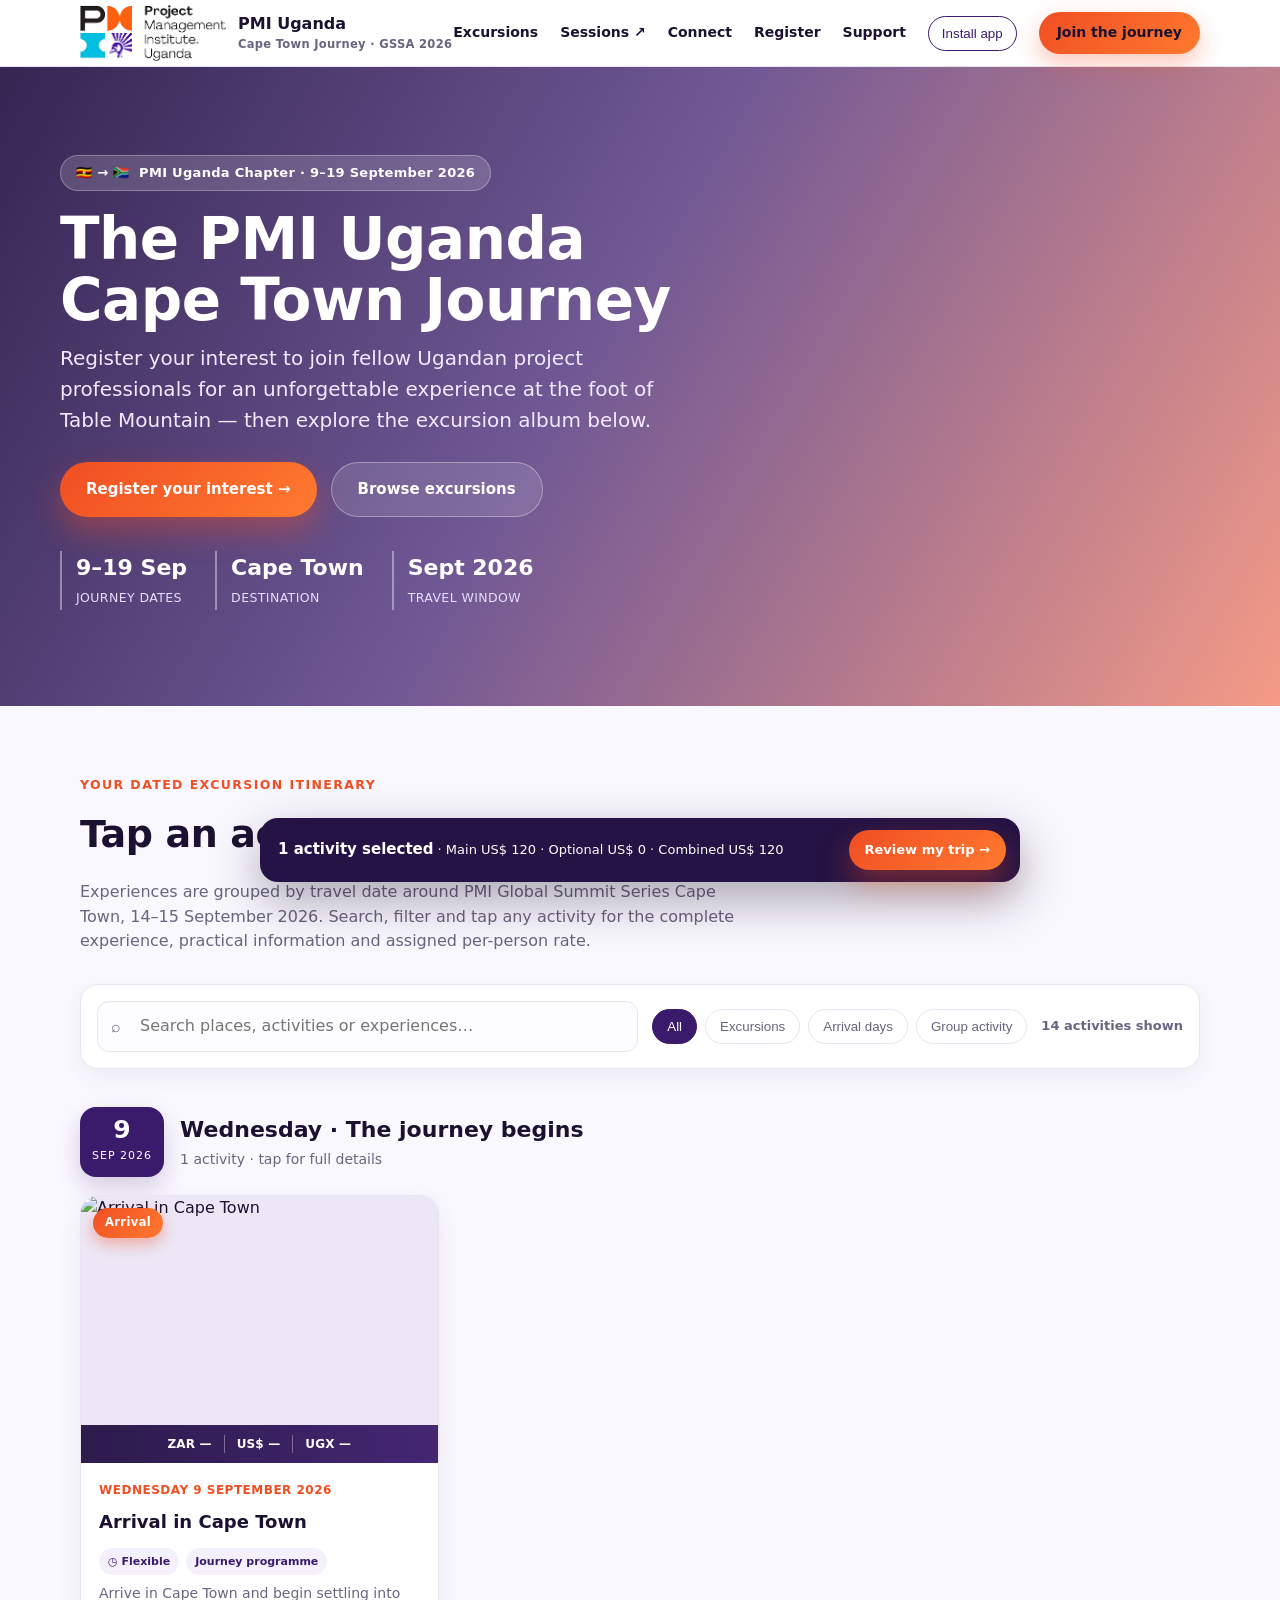
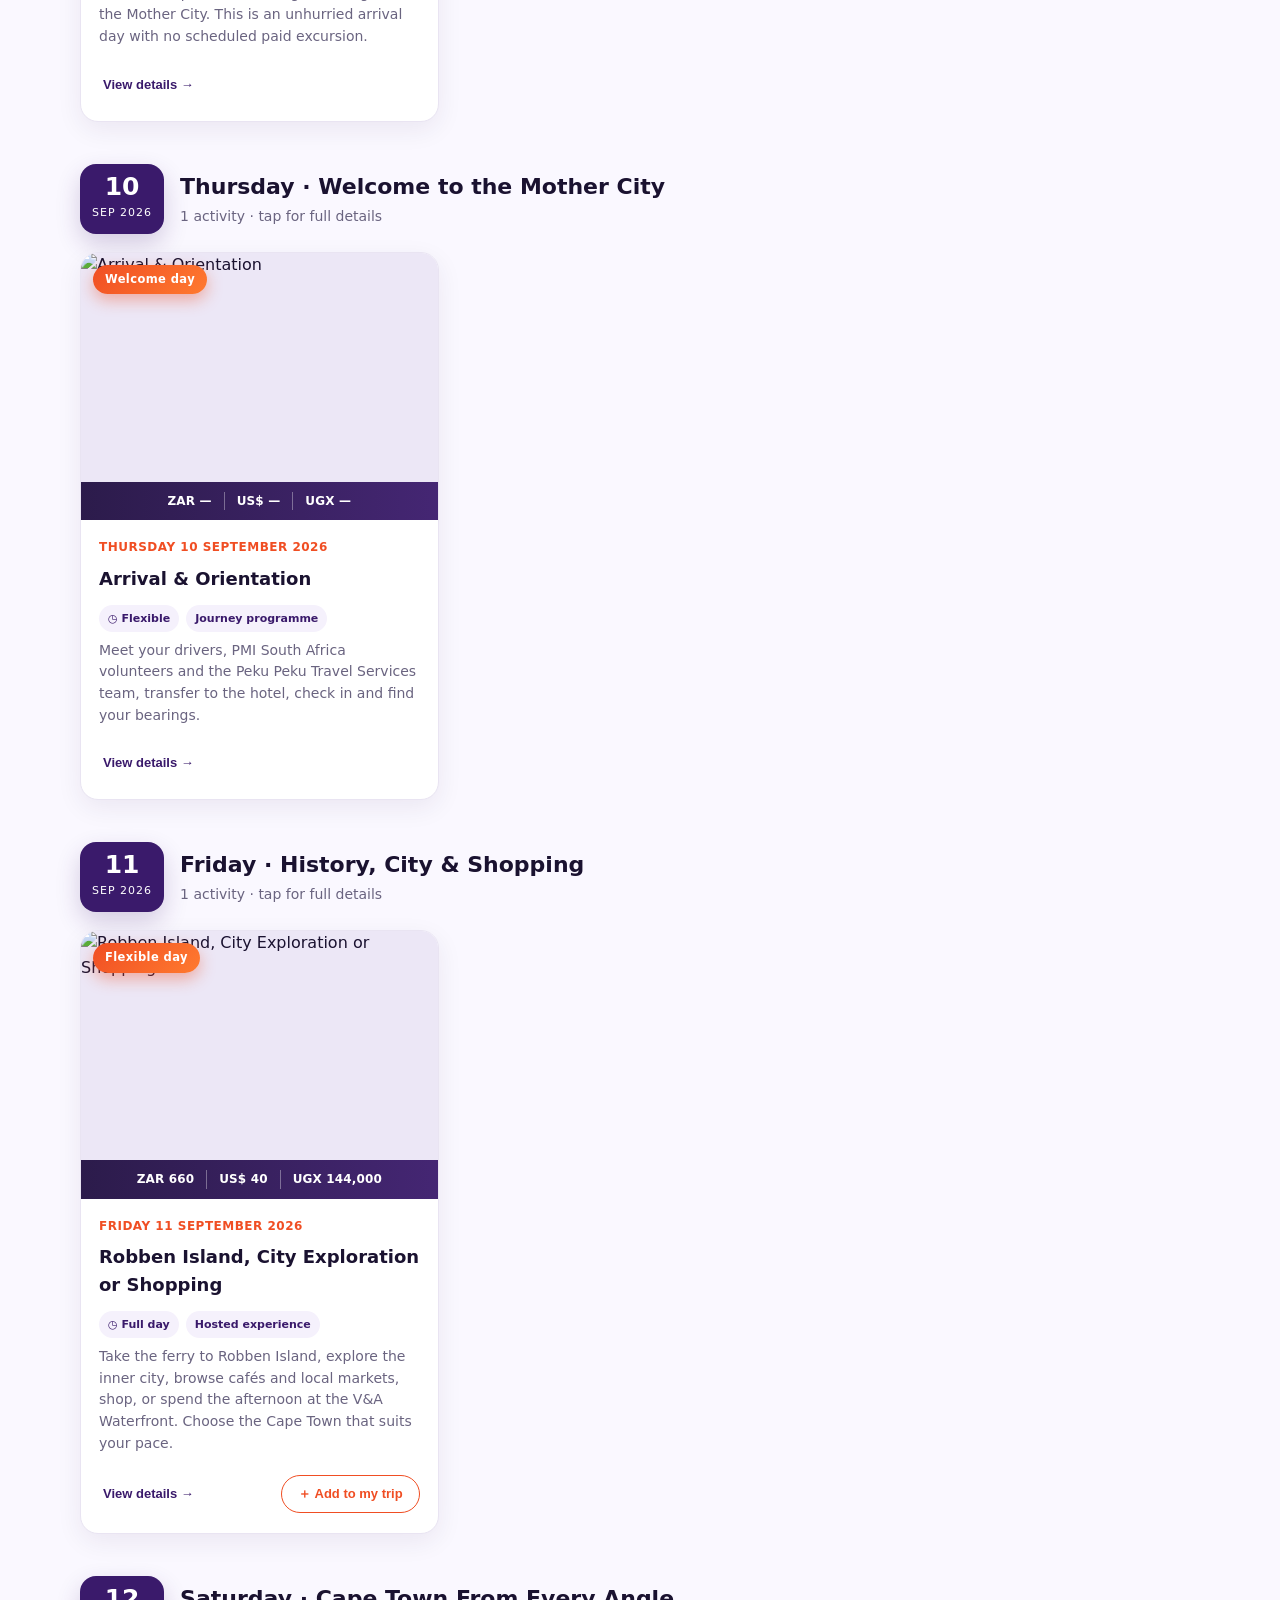
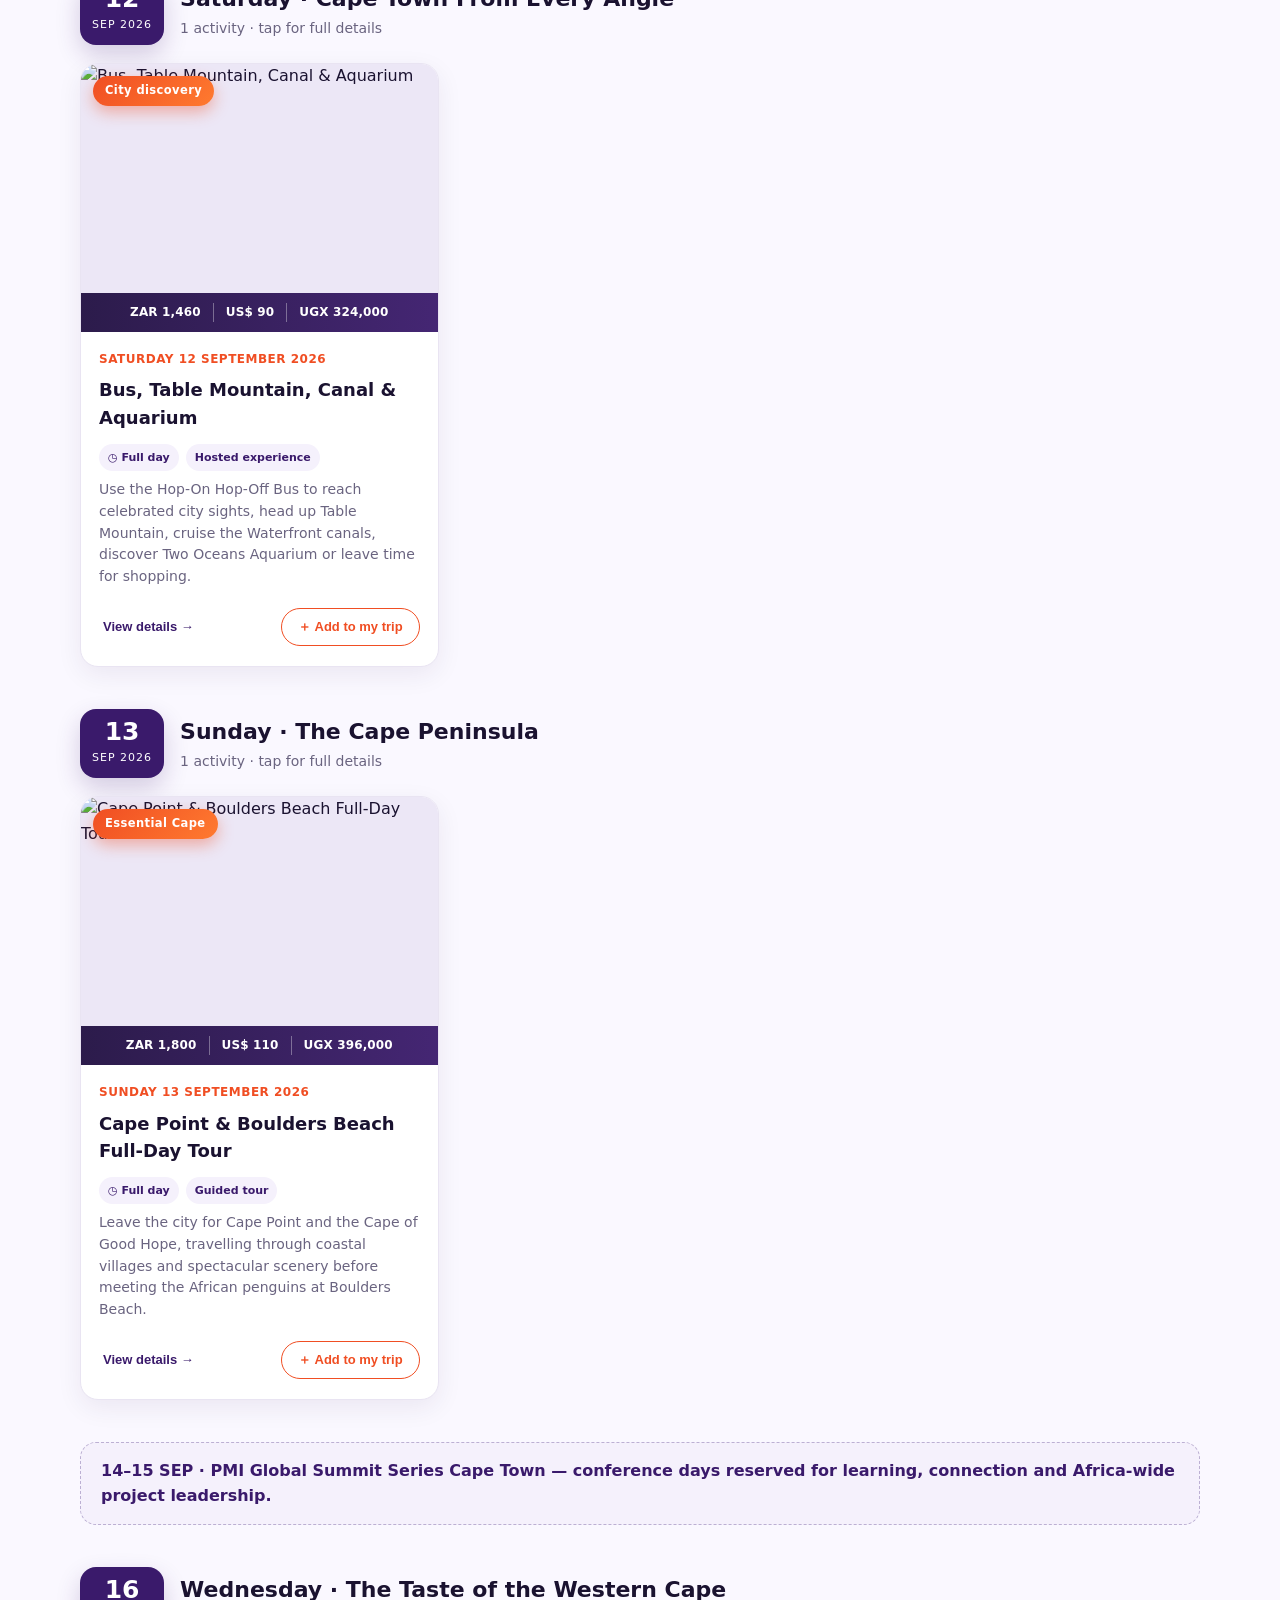
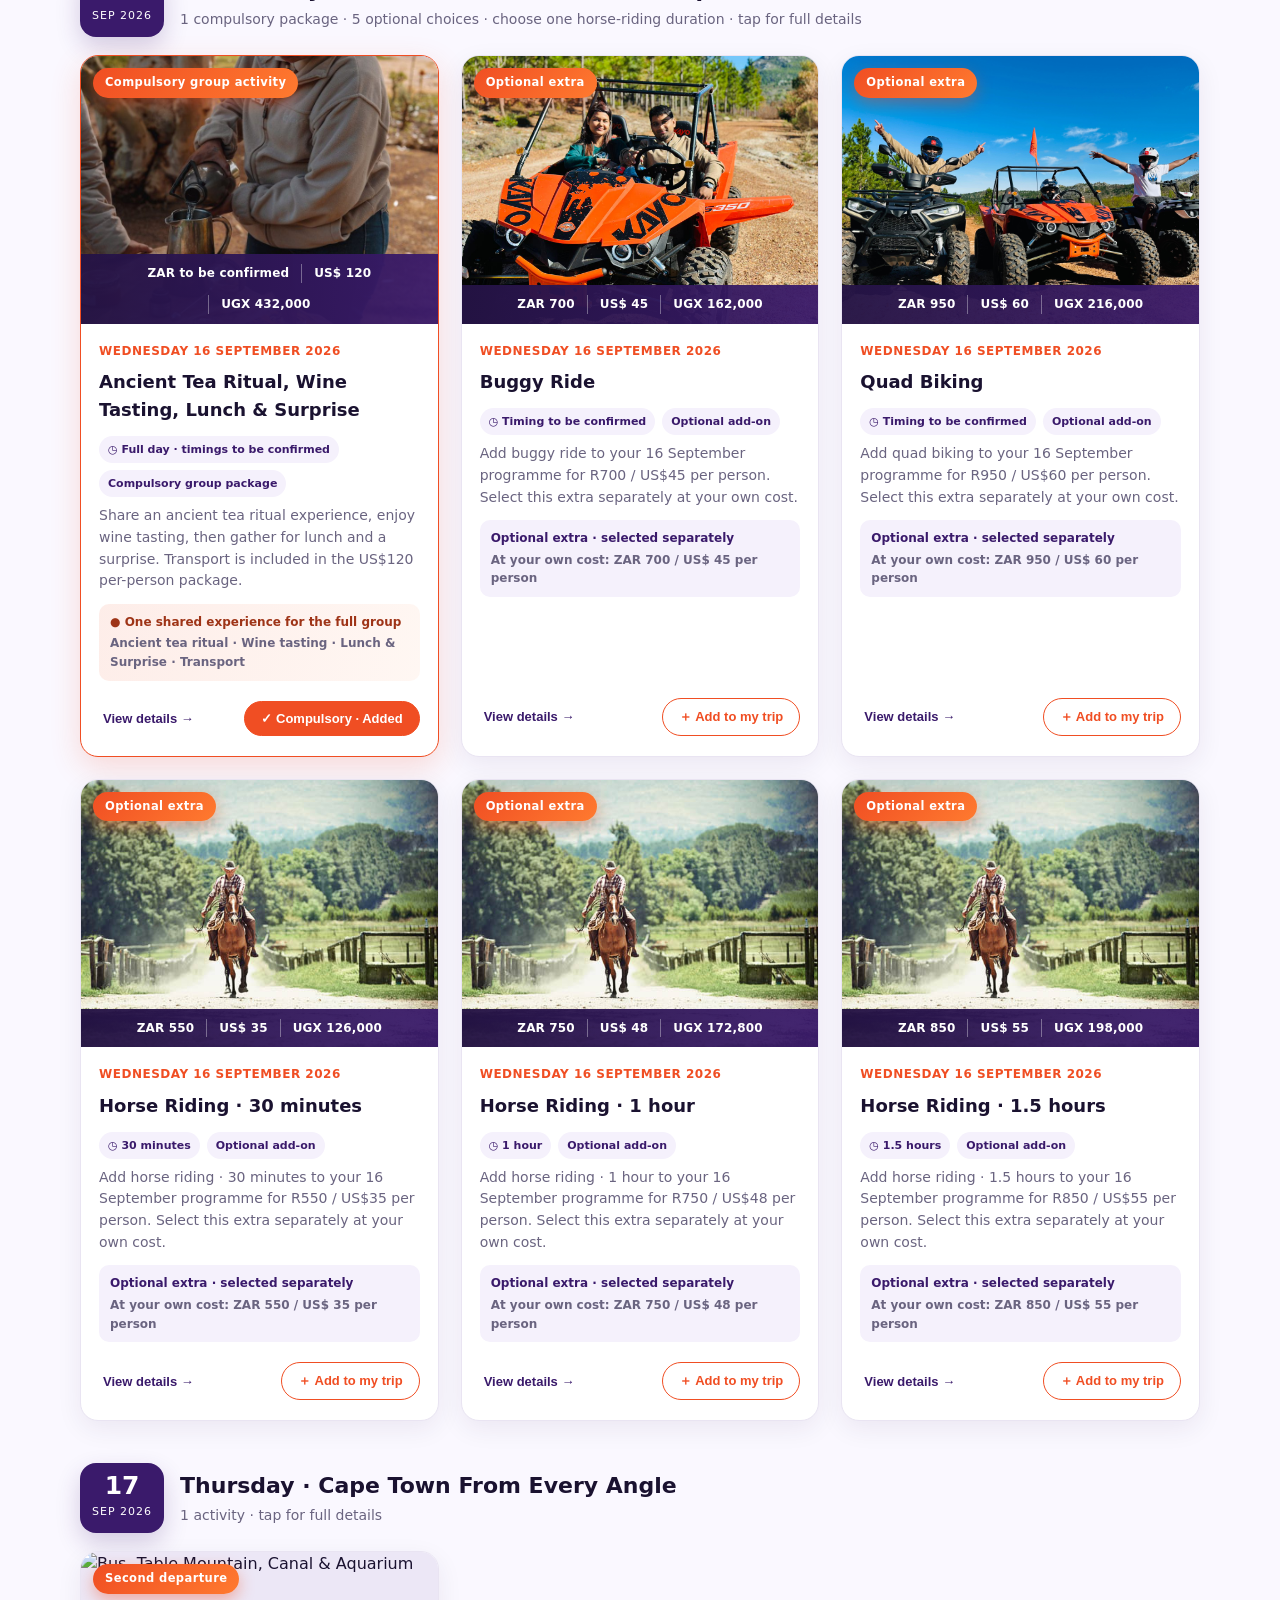
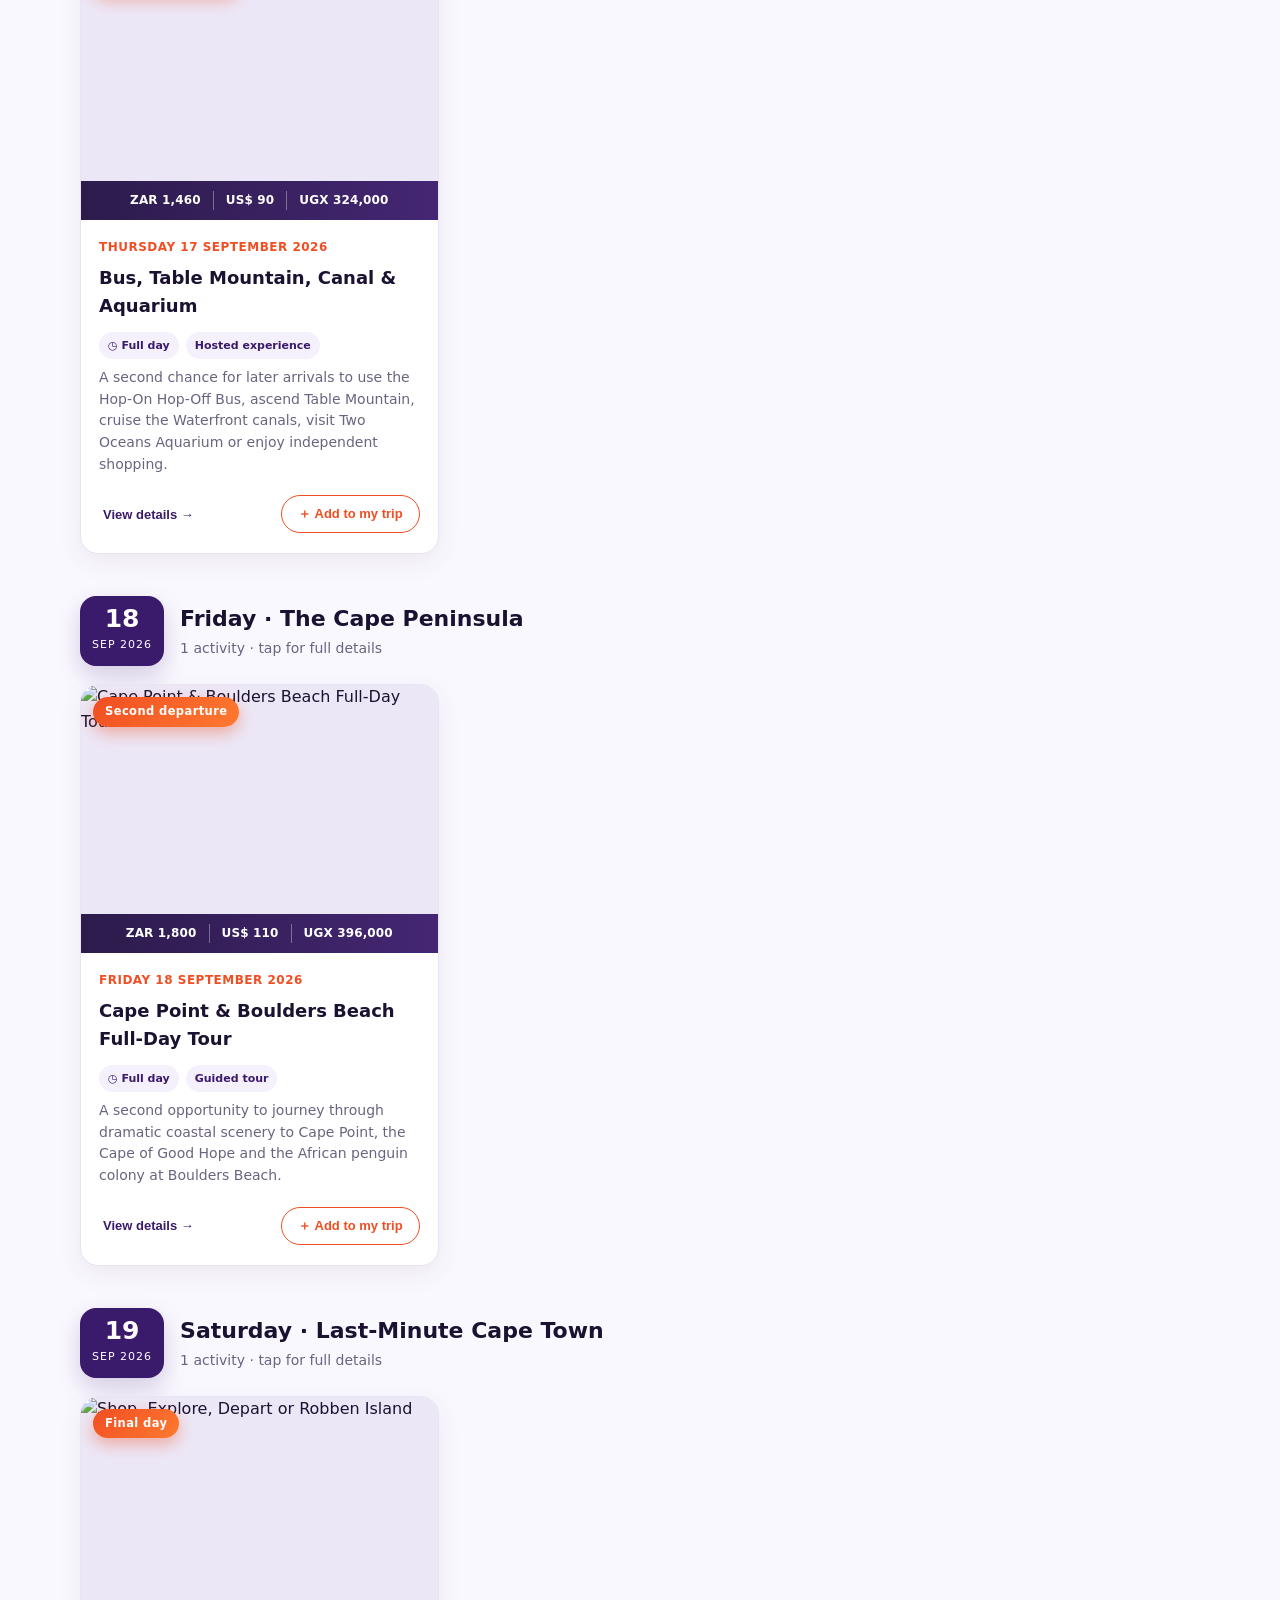
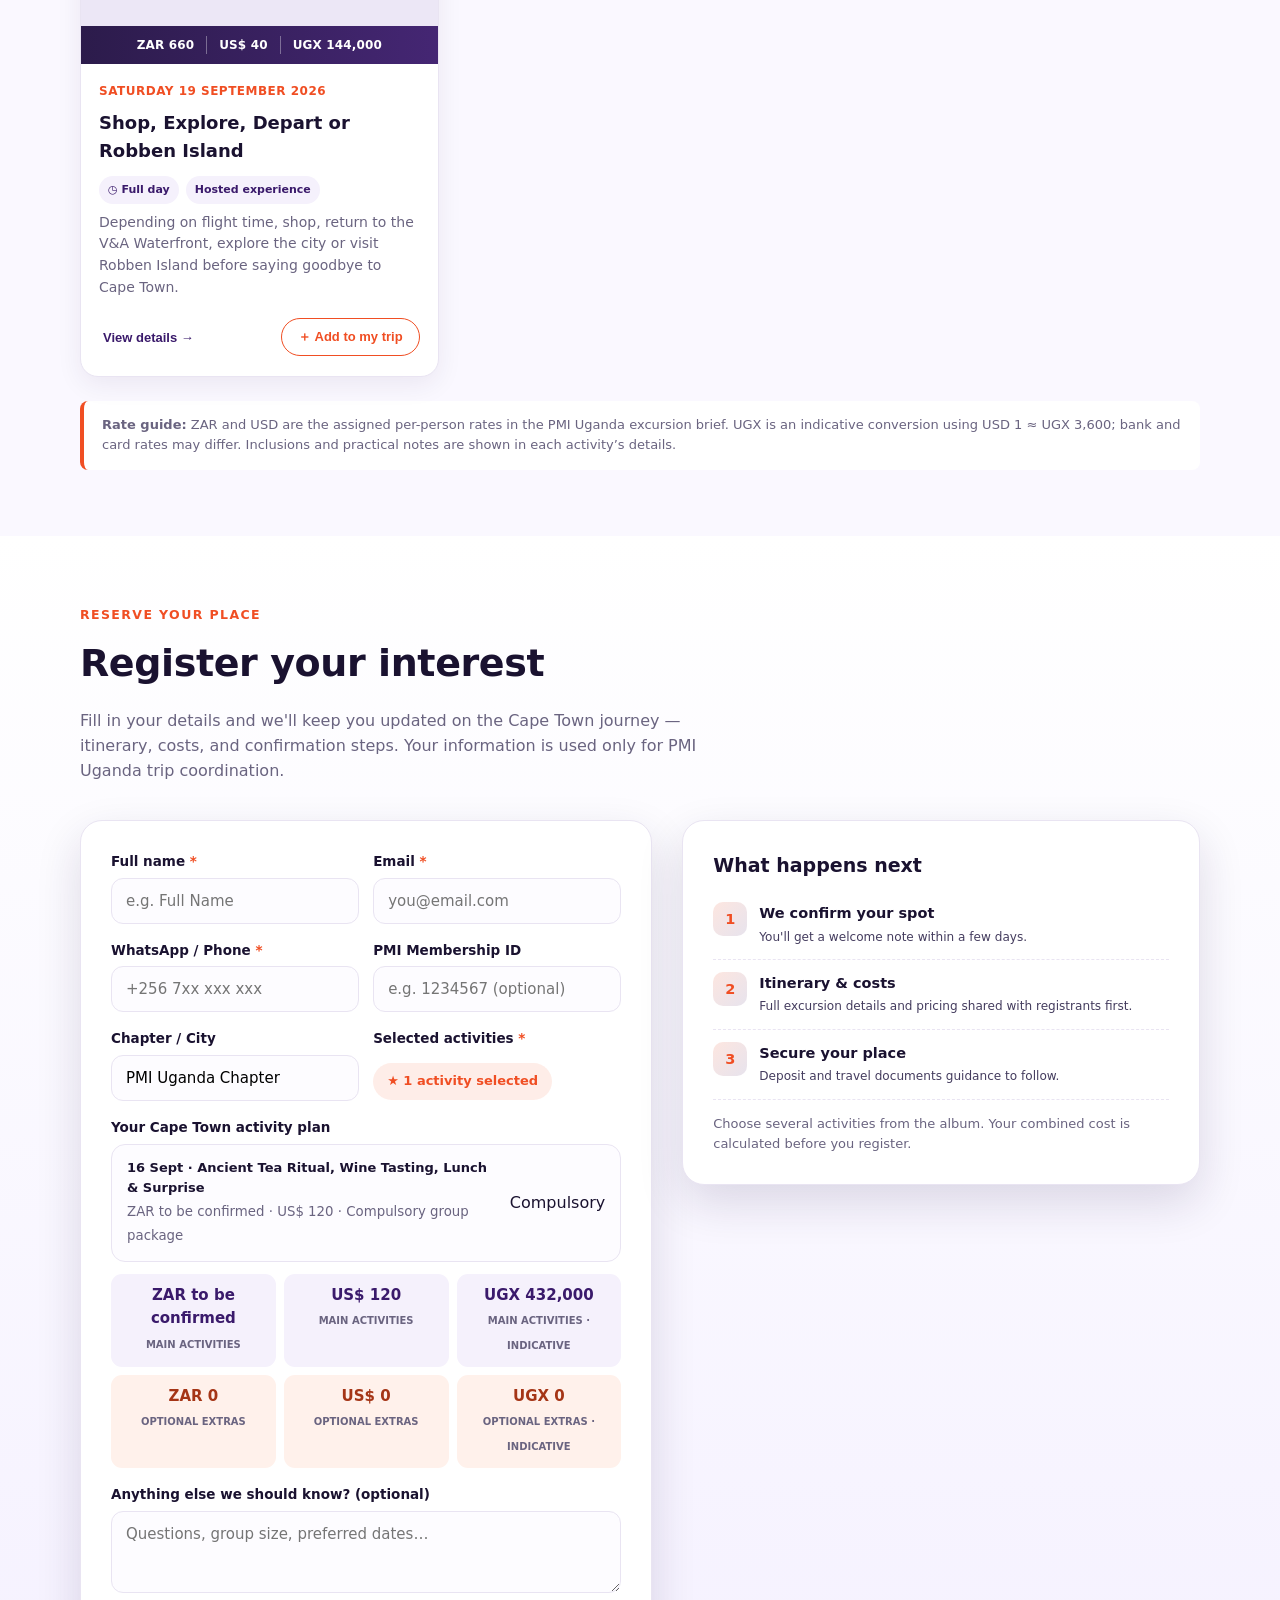
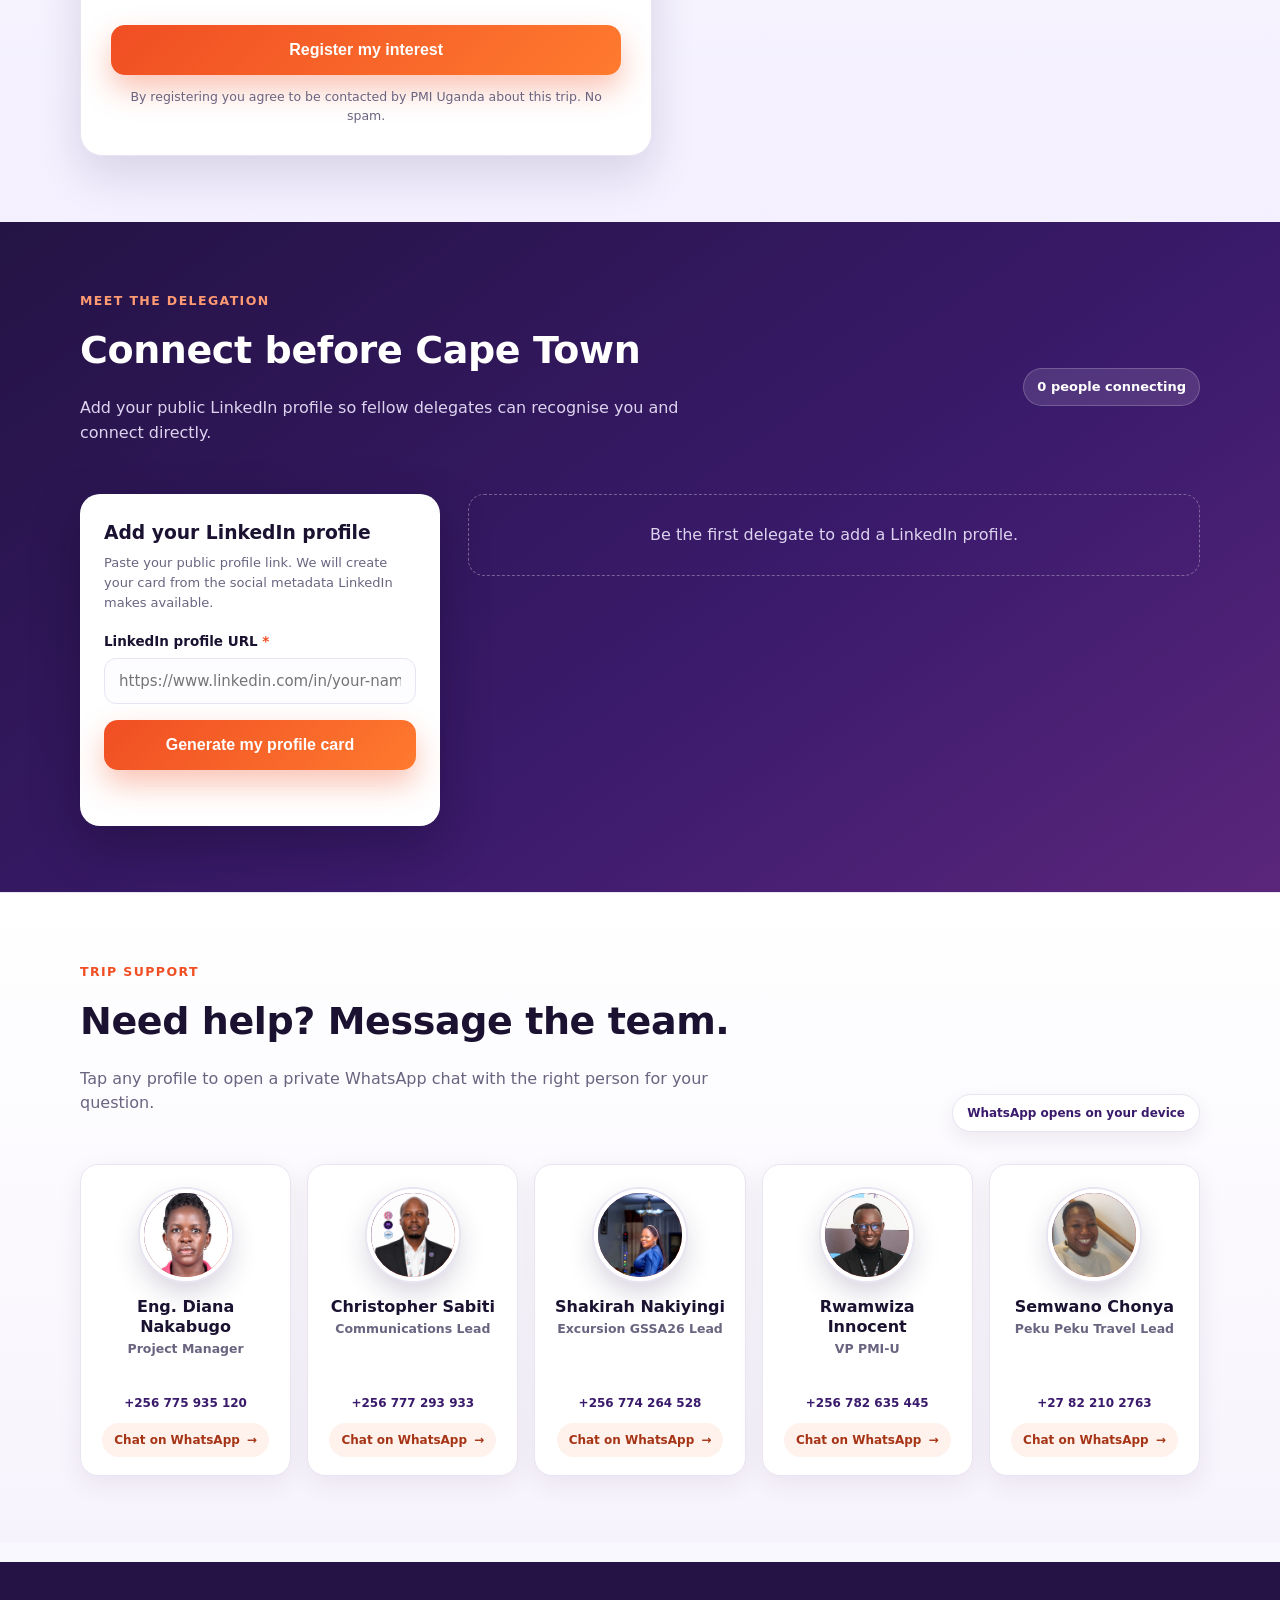
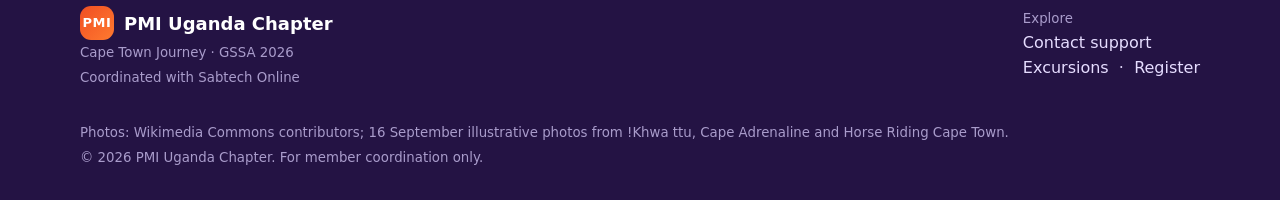
==== commit e9a17bcf: "Update September 16 package and optional activities" ====
--- a/index.html
+++ b/index.html
@@ -9,7 +9,8 @@
 <meta name="apple-mobile-web-app-capable" content="yes" />
 <meta name="apple-mobile-web-app-status-bar-style" content="black-translucent" />
 <link rel="manifest" href="manifest.webmanifest" />
-<link rel="apple-touch-icon" href="pmi-simple-png.png" />
+<link rel="icon" type="image/png" href="app-icon.png" />
+<link rel="apple-touch-icon" href="app-icon.png" />
 <style>
 :root{
   --orange:#F04E23; --orange-2:#FF7A2F; --purple:#3A1A6B; --purple-2:#241344;
@@ -439,7 +440,7 @@
       <a href="#album">Excursions</a> &nbsp;·&nbsp; <a href="#register">Register</a>
     </div>
     <div>
-      <small>Photos: Wikimedia Commons contributors (CC).<br/>© 2026 PMI Uganda Chapter. For member coordination only.</small>
+      <small>Photos: Wikimedia Commons contributors; 16 September illustrative photos from !Khwa ttu, Cape Adrenaline and Horse Riding Cape Town.<br/>© 2026 PMI Uganda Chapter. For member coordination only.</small>
     </div>
   </div>
 </footer>
@@ -478,7 +479,7 @@
    Until you set it, sign-ups are still saved locally (see #admin).
    ======================================================================== */
 const CONFIG = {
-  FORM_ENDPOINT: "https://script.google.com/macros/s/AKfycbwTmYQIZGIk995V8fbqdovV7P06j6Kp1GvJeK6ID8rqwtgFkBhv6MIHhmU2Jl_3JeAF/exec",
+  FORM_ENDPOINT: "https://script.google.com/macros/s/AKfycbxz2yfHC5bt8V1lG4faZBQ6Y6kKNTo-iPiTM-BUgik5_mjNohBnfiwUE0cyy27fA9FR/exec",
   ENDPOINT_TYPE: "gsheet"       // "formspree" | "gsheet"
 };
 
@@ -535,15 +536,19 @@
 fetchConnections();
 
 /* ---- Excursion album data (photos load live from Wikimedia Commons) ---- */
-function img(file, w){ return "https://commons.wikimedia.org/wiki/Special:FilePath/" + encodeURIComponent(file) + "?width=" + (w||1100); }
+function img(file, w){ if(/^https:\/\//.test(file)||file.startsWith('images/')) return file; return "https://commons.wikimedia.org/wiki/Special:FilePath/" + encodeURIComponent(file) + "?width=" + (w||1100); }
 const EXCURSIONS = [
   {date:"2026-09-09",day:"Wednesday",theme:"The journey begins",t:"Arrival in Cape Town",tag:"Arrival",zar:0,usd:0,included:true,d:"Arrive in Cape Town and begin settling into the Mother City. This is an unhurried arrival day with no scheduled paid excursion.",history:"Cape Town’s identity has been shaped by Indigenous Khoekhoe heritage, centuries of ocean travel and the meeting of African, Asian and European cultures around Table Bay.",f:"Cape Town skyline with Table Mountain.jpg",source:"https://www.capetown.travel/heritage-sites-in-cape-town-and-surrounds/",sourceLabel:"Cape Town Tourism heritage guide"},
   {date:"2026-09-10",day:"Thursday",theme:"Welcome to the Mother City",t:"Arrival & Orientation",tag:"Welcome day",zar:0,usd:0,included:true,d:"Meet your drivers, PMI South Africa volunteers and the Peku Peku Travel Services team, transfer to the hotel, check in and find your bearings.",history:"The city known as the Mother City grew between mountain and ocean. Its natural harbour made it a long-standing point of arrival, while its neighbourhoods preserve many layers of South African history.",f:"Cape Town Skyline of CBD at Dusk.jpg",source:"https://www.capetown.travel/neighbourhood/cape-town-cbd/",sourceLabel:"Cape Town Tourism — City Centre"},
   {date:"2026-09-11",day:"Friday",theme:"History, City & Shopping",t:"Robben Island, City Exploration or Shopping",tag:"Flexible day",zar:660,usd:40,d:"Take the ferry to Robben Island, explore the inner city, browse cafés and local markets, shop, or spend the afternoon at the V&A Waterfront. Choose the Cape Town that suits your pace.",history:"Robben Island served as a prison, hospital and military base between the 17th and 20th centuries. Nelson Mandela spent 18 of his 27 prison years there; UNESCO inscribed the island in 1999 as a symbol of freedom overcoming oppression.",f:"Robben Island - Cape Town, South Africa (3883849594).jpg",source:"https://whc.unesco.org/en/list/916",sourceLabel:"UNESCO — Robben Island"},
   {date:"2026-09-12",day:"Saturday",theme:"Cape Town From Every Angle",t:"Bus, Table Mountain, Canal & Aquarium",tag:"City discovery",zar:1460,usd:90,d:"Use the Hop-On Hop-Off Bus to reach celebrated city sights, head up Table Mountain, cruise the Waterfront canals, discover Two Oceans Aquarium or leave time for shopping.",history:"Table Mountain’s cableway opened on 4 October 1929 with a car carrying 19 passengers and a conductor. Down below, the V&A Waterfront grew from the working harbour whose first basin was begun by Prince Alfred in 1860.",f:"Table Mountain, Cape Town (P1050222).jpg",source:"https://www.tablemountain.net/about-us",sourceLabel:"Table Mountain Cableway history"},
   {date:"2026-09-13",day:"Sunday",theme:"The Cape Peninsula",t:"Cape Point & Boulders Beach Full-Day Tour",tag:"Essential Cape",zar:1800,usd:110,d:"Leave the city for Cape Point and the Cape of Good Hope, travelling through coastal villages and spectacular scenery before meeting the African penguins at Boulders Beach.",history:"Bartolomeu Dias rounded the Cape in 1488, giving the peninsula a lasting place in seafaring history. The Boulders penguin colony was established in 1983 and is now one of the world’s rare land-based African penguin colonies.",f:"Sign of the Cape of Good Hope.jpg",source:"https://www.sanparks.org/parks/table-mountain/what-to-do/attractions/boulders-penguin-colony",sourceLabel:"SANParks — Boulders Penguin Colony",duration:"Full day",format:"Guided tour",highlights:["Cape Point","Cape of Good Hope","Boulders penguins","Coastal villages"]},
-  {date:"2026-09-16",day:"Wednesday",theme:"The Taste of the Western Cape",t:"West Coast Exploration, Darling Flower Show, Braai & Beach Sunset",tag:"Group activity · Top pick",zar:2500,usd:150,group:true,d:"Spend a full day exploring the West Coast, visit the Flower Show in Darling, enjoy a proper South African braai and finish with sunset on the beach.",history:"The Cape West Coast sits within the Cape Floral Kingdom. After winter rains, its spring landscape can erupt into seasonal colour; the region’s villages, farms and braai culture offer a warm window into everyday Western Cape life.",f:"Namaqualand Wild Flower Route.JPG",source:"https://www.sanparks.org/parks/west-coast",sourceLabel:"SANParks — West Coast National Park",duration:"Full day",format:"Hosted group activity",highlights:["West Coast exploration","Flower Show in Darling","South African braai","Beach sunset"],itinerary:["Depart central Cape Town for a full-day West Coast exploration","Visit the Flower Show in Darling","Enjoy a proper South African braai","Finish the day watching the sunset on the beach"],why:"Choose the group’s top pick for a full day combining the West Coast’s landscapes, Darling’s seasonal flowers, South African food and an Atlantic beach sunset.",note:"The flower show and displays are seasonal and depend on local conditions. Final timings, route and beach stop will be confirmed with participants."},
-  {id:"SEP16_QUAD_BIKING",date:"2026-09-16",day:"Wednesday",theme:"The Taste of the Western Cape",t:"Quad Biking in a Nature Reserve",tag:"Optional extra",zar:900,usd:55,optional:true,d:"Add a quad-biking experience in a nature reserve to your 16 September programme. This extra is selected and paid for separately at your own cost.",history:"Guided quad-bike outings offer an active way to experience the Western Cape’s open landscapes while following the reserve operator’s designated routes and safety guidance.",f:"Quad Bikes Groot Marico.jpg",source:"https://commons.wikimedia.org/wiki/File:Quad_Bikes_Groot_Marico.jpg",sourceLabel:"Wikimedia Commons — Quad Bikes Groot Marico",duration:"Timing to be confirmed",format:"Optional add-on",highlights:["Guided quad biking","Nature reserve setting","Active outdoor experience","Separate selection"],itinerary:["Transfer to the nature reserve, subject to the final group schedule","Complete the operator’s safety briefing and equipment fitting","Enjoy the guided quad-biking route","Rejoin the main 16 September programme"],why:"Add this if you would like a more active nature experience alongside the shared West Coast day.",note:"Optional extra at your own cost: ZAR 900 per person (approximately USD 55). Select and pay for this separately. Final operator, timing, availability and requirements will be confirmed."},
+  {"date": "2026-09-16", "day": "Wednesday", "theme": "The Taste of the Western Cape", "id": "SEP16_WEST_COAST", "t": "Ancient Tea Ritual, Wine Tasting, Lunch & Surprise", "tag": "Compulsory group activity", "zar": null, "usd": 120, "group": true, "compulsory": true, "d": "Share an ancient tea ritual experience, enjoy wine tasting, then gather for lunch and a surprise. Transport is included in the US$120 per-person package.", "history": "The Western Cape offers distinct tea traditions. At !Khwa ttu, San-led tea tasting explores indigenous plant knowledge; the exact venue and tradition for our group experience will be confirmed.", "f": "images/sep16-tea.jpg", "source": "https://www.khwattu.org/visit-and-explore/tours-and-trails/", "sourceLabel": "!Khwa ttu — tea tasting background (venue to be confirmed)", "imageCredit": "!Khwa ttu · illustrative tea experience", "duration": "Full day · timings to be confirmed", "format": "Compulsory group package", "highlights": ["Ancient tea ritual experience", "Wine tasting", "Lunch & Surprise", "Transport included"], "itinerary": ["Meet the group for the included transport", "Experience an ancient tea ritual", "Enjoy wine tasting", "Gather for lunch and a surprise", "Return with the group; optional activities fit around the confirmed schedule"], "why": "A shared day of tea, wine, food and discovery, with transport included.", "note": "US$120 per person. Venue, departure times and surprise details will be shared by the organiser. Optional extras are selected and charged separately. ZAR package price to be confirmed."},
+  {"date": "2026-09-16", "day": "Wednesday", "theme": "The Taste of the Western Cape", "id": "SEP16_BUGGY_RIDE", "t": "Buggy Ride", "tag": "Optional extra", "zar": 700, "usd": 45, "optional": true, "d": "Add buggy ride to your 16 September programme for R700 / US$45 per person. Select this extra separately at your own cost.", "history": "The Western Cape offers guided outdoor experiences across a variety of landscapes. The operator, route and availability for this group will be confirmed.", "f": "images/sep16-buggy.jpg", "imageCredit": "Cape Adrenaline · illustrative buggy ride", "source": "https://www.capeadrenaline.com/", "sourceLabel": "Activity background · operator to be confirmed", "duration": "Timing to be confirmed", "format": "Optional add-on", "highlights": ["Buggy Ride", "Separate selection", "Own cost"], "itinerary": ["Meet at the confirmed activity time", "Complete the operator’s briefing", "Enjoy your selected activity", "Rejoin the group programme"], "why": "Personalise your day with an outdoor activity alongside the shared group package.", "note": "R700 / US$45 per person, using the organiser’s supplied prices. Timing, operator, availability and participation requirements to be confirmed."},
+  {"date": "2026-09-16", "day": "Wednesday", "theme": "The Taste of the Western Cape", "id": "SEP16_QUAD_BIKING", "t": "Quad Biking", "tag": "Optional extra", "zar": 950, "usd": 60, "optional": true, "d": "Add quad biking to your 16 September programme for R950 / US$60 per person. Select this extra separately at your own cost.", "history": "The Western Cape offers guided outdoor experiences across a variety of landscapes. The operator, route and availability for this group will be confirmed.", "f": "images/sep16-quad.jpg", "imageCredit": "Cape Adrenaline · illustrative quad biking", "source": "https://www.capeadrenaline.com/", "sourceLabel": "Activity background · operator to be confirmed", "duration": "Timing to be confirmed", "format": "Optional add-on", "highlights": ["Quad Biking", "Separate selection", "Own cost"], "itinerary": ["Meet at the confirmed activity time", "Complete the operator’s briefing", "Enjoy your selected activity", "Rejoin the group programme"], "why": "Personalise your day with an outdoor activity alongside the shared group package.", "note": "R950 / US$60 per person, using the organiser’s supplied prices. Timing, operator, availability and participation requirements to be confirmed."},
+  {"date": "2026-09-16", "day": "Wednesday", "theme": "The Taste of the Western Cape", "id": "SEP16_HORSE_30", "t": "Horse Riding · 30 minutes", "tag": "Optional extra", "zar": 550, "usd": 35, "optional": true, "d": "Add horse riding · 30 minutes to your 16 September programme for R550 / US$35 per person. Select this extra separately at your own cost.", "history": "The Western Cape offers guided outdoor experiences across a variety of landscapes. The operator, route and availability for this group will be confirmed.", "f": "images/sep16-horse.jpg", "imageCredit": "Horse Riding Cape Town · illustrative outride", "source": "https://horseridingcapetown.com/", "sourceLabel": "Activity background · operator to be confirmed", "duration": "30 minutes", "format": "Optional add-on", "highlights": ["Horse Riding · 30 minutes", "Separate selection", "Own cost"], "itinerary": ["Meet at the confirmed activity time", "Complete the operator’s briefing", "Enjoy your selected activity", "Rejoin the group programme"], "why": "Personalise your day with an outdoor activity alongside the shared group package.", "note": "R550 / US$35 per person, using the organiser’s supplied prices. Timing, operator, availability and participation requirements to be confirmed. Choose one horse-riding duration only.", "exclusiveGroup": "horse-riding"},
+  {"date": "2026-09-16", "day": "Wednesday", "theme": "The Taste of the Western Cape", "id": "SEP16_HORSE_60", "t": "Horse Riding · 1 hour", "tag": "Optional extra", "zar": 750, "usd": 48, "optional": true, "d": "Add horse riding · 1 hour to your 16 September programme for R750 / US$48 per person. Select this extra separately at your own cost.", "history": "The Western Cape offers guided outdoor experiences across a variety of landscapes. The operator, route and availability for this group will be confirmed.", "f": "images/sep16-horse.jpg", "imageCredit": "Horse Riding Cape Town · illustrative outride", "source": "https://horseridingcapetown.com/", "sourceLabel": "Activity background · operator to be confirmed", "duration": "1 hour", "format": "Optional add-on", "highlights": ["Horse Riding · 1 hour", "Separate selection", "Own cost"], "itinerary": ["Meet at the confirmed activity time", "Complete the operator’s briefing", "Enjoy your selected activity", "Rejoin the group programme"], "why": "Personalise your day with an outdoor activity alongside the shared group package.", "note": "R750 / US$48 per person, using the organiser’s supplied prices. Timing, operator, availability and participation requirements to be confirmed. Choose one horse-riding duration only.", "exclusiveGroup": "horse-riding"},
+  {"date": "2026-09-16", "day": "Wednesday", "theme": "The Taste of the Western Cape", "id": "SEP16_HORSE_90", "t": "Horse Riding · 1.5 hours", "tag": "Optional extra", "zar": 850, "usd": 55, "optional": true, "d": "Add horse riding · 1.5 hours to your 16 September programme for R850 / US$55 per person. Select this extra separately at your own cost.", "history": "The Western Cape offers guided outdoor experiences across a variety of landscapes. The operator, route and availability for this group will be confirmed.", "f": "images/sep16-horse.jpg", "imageCredit": "Horse Riding Cape Town · illustrative outride", "source": "https://horseridingcapetown.com/", "sourceLabel": "Activity background · operator to be confirmed", "duration": "1.5 hours", "format": "Optional add-on", "highlights": ["Horse Riding · 1.5 hours", "Separate selection", "Own cost"], "itinerary": ["Meet at the confirmed activity time", "Complete the operator’s briefing", "Enjoy your selected activity", "Rejoin the group programme"], "why": "Personalise your day with an outdoor activity alongside the shared group package.", "note": "R850 / US$55 per person, using the organiser’s supplied prices. Timing, operator, availability and participation requirements to be confirmed. Choose one horse-riding duration only.", "exclusiveGroup": "horse-riding"},
   {date:"2026-09-17",day:"Thursday",theme:"Cape Town From Every Angle",t:"Bus, Table Mountain, Canal & Aquarium",tag:"Second departure",zar:1460,usd:90,d:"A second chance for later arrivals to use the Hop-On Hop-Off Bus, ascend Table Mountain, cruise the Waterfront canals, visit Two Oceans Aquarium or enjoy independent shopping.",history:"The Two Oceans Aquarium opened at the V&A Waterfront in 1995. Together with the century-old cableway and the historic harbour, it reveals Cape Town from summit, street, canal and underwater perspectives.",f:"Two Oceans Aquarium05.jpg",source:"https://www.aquarium.co.za/about",sourceLabel:"Two Oceans Aquarium — About"},
   {date:"2026-09-18",day:"Friday",theme:"The Cape Peninsula",t:"Cape Point & Boulders Beach Full-Day Tour",tag:"Second departure",zar:1800,usd:110,d:"A second opportunity to journey through dramatic coastal scenery to Cape Point, the Cape of Good Hope and the African penguin colony at Boulders Beach.",history:"The Cape Peninsula’s protected fynbos is part of the extraordinarily biodiverse Cape Floral Region. At Boulders, boardwalks allow close views while helping protect an endangered penguin colony.",f:"African penguins Boulder Bay 1.jpg",source:"https://www.sanparks.org/parks/table-mountain/what-to-do/attractions/cape-of-good-hope-cape-point",sourceLabel:"SANParks — Cape Point",duration:"Full day",format:"Guided tour",highlights:["Cape Point","Cape of Good Hope","Boulders penguins","Coastal scenery"]},
   {date:"2026-09-19",day:"Saturday",theme:"Last-Minute Cape Town",t:"Shop, Explore, Depart or Robben Island",tag:"Final day",zar:660,usd:40,d:"Depending on flight time, shop, return to the V&A Waterfront, explore the city or visit Robben Island before saying goodbye to Cape Town.",history:"The V&A Waterfront remains part of South Africa’s oldest working harbour. Its Clock Tower, completed in 1882, once housed the port captain and still marks the site’s maritime past amid today’s shops and restaurants.",f:"Victorian Clock Tower, Table Bay Harbour, Cape Town V&A Waterfront, Western Cape. 1883. Gothic Style. 08.JPG",source:"https://www.waterfront.co.za/our-story-2",sourceLabel:"V&A Waterfront — Our Story"}
@@ -563,7 +568,7 @@
 const grid = document.getElementById('albumGrid');
 const UGX_PER_USD = 3600;
 const money = e => ({
-  zar:e.zar ? 'ZAR ' + e.zar.toLocaleString('en-ZA') : 'ZAR —',
+  zar:e.zar == null ? 'ZAR to be confirmed' : e.zar ? 'ZAR ' + e.zar.toLocaleString('en-ZA') : 'ZAR —',
   usd:e.usd ? 'US$ ' + e.usd.toLocaleString('en-US') : 'US$ —',
   ugx:e.usd ? 'UGX ' + (e.usd * UGX_PER_USD).toLocaleString('en-UG') : 'UGX —'
 });
@@ -588,7 +593,7 @@
   const section=document.createElement('section');
   section.className='day-group';
   section.dataset.date=date;
-  const daySummary=date==='2026-09-16'?activities.length+' activities · group activity selected by default':activities.length+' '+(activities.length===1?'activity':'activities');
+  const daySummary=date==='2026-09-16'?'1 compulsory package · 5 optional choices · choose one horse-riding duration':activities.length+' '+(activities.length===1?'activity':'activities');
   section.innerHTML='<div class="day-head"><div class="day-date"><b>'+dt.getDate()+'</b><span>Sep 2026</span></div><div><h3>'+activities[0].day+' · '+activities[0].theme+'</h3><p>'+daySummary+' · tap for full details</p></div></div><div class="grid"></div>';
   const dayGrid=section.querySelector('.grid');
   activities.forEach(e=>{
@@ -599,7 +604,7 @@
     card.dataset.search=[e.t,e.theme,e.tag,e.d,x.highlights.join(' ')].join(' ').toLowerCase();
     card.setAttribute('aria-label','View details for '+e.t);
     const selectButton=e.id?'<button class="selbtn'+(selectedActivities.has(e.id)?' active':'')+'" data-action="select" type="button">'+(selectedActivities.has(e.id)?'✓ Added':'＋ Add to my trip')+'</button>':'';
-    card.innerHTML='<div class="ph"><span class="badge">'+e.tag+'</span><img loading="lazy" src="'+img(e.f,900)+'" alt="'+e.t+'"/><div class="rate-banner"><span>'+r.zar+'</span><span>'+r.usd+'</span><span>'+r.ugx+'</span></div></div><div class="body"><span class="tag">'+new Date(e.date+'T12:00:00').toLocaleDateString('en-GB',{weekday:'long',day:'numeric',month:'long',year:'numeric'})+'</span><h3>'+e.t+'</h3><div class="card-facts"><span class="mini-chip">◷ '+x.duration+'</span><span class="mini-chip">'+x.format+'</span></div><p>'+e.d+'</p>'+(e.group?'<div class="group-callout">● One shared experience for the full group<span>West Coast · Darling flowers · Braai · Beach sunset</span></div>':'')+(e.optional?'<div class="optional-callout">Optional extra · selected separately<span>At your own cost: ZAR 900 (approximately US$ 55)</span></div>':'')+'<div class="foot"><button class="details-btn" data-action="details" type="button">View details →</button>'+selectButton+'</div></div>';
+    card.innerHTML='<div class="ph"><span class="badge">'+e.tag+'</span><img loading="lazy" src="'+img(e.f,900)+'" alt="'+e.t+'"/><div class="rate-banner"><span>'+r.zar+'</span><span>'+r.usd+'</span><span>'+r.ugx+'</span></div></div><div class="body"><span class="tag">'+new Date(e.date+'T12:00:00').toLocaleDateString('en-GB',{weekday:'long',day:'numeric',month:'long',year:'numeric'})+'</span><h3>'+e.t+'</h3><div class="card-facts"><span class="mini-chip">◷ '+x.duration+'</span><span class="mini-chip">'+x.format+'</span></div><p>'+e.d+'</p>'+(e.group?'<div class="group-callout">● One shared experience for the full group<span>Ancient tea ritual · Wine tasting · Lunch & Surprise · Transport</span></div>':'')+(e.optional?'<div class="optional-callout">Optional extra · selected separately<span>At your own cost: '+r.zar+' / '+r.usd+' per person</span></div>':'')+'<div class="foot"><button class="details-btn" data-action="details" type="button">View details →</button>'+selectButton+'</div></div>';
     dayGrid.appendChild(card);
   });
   grid.appendChild(section);
@@ -608,24 +613,24 @@
 function openDetails(index){
   const e=EXCURSIONS[index],r=money(e),x=defaults(e),modal=document.getElementById('detailModal');
   modal.dataset.index=index;
-  document.getElementById('modalRate').innerHTML='<span>'+(e.zar?'PER PERSON · ':'INCLUDED · ')+r.zar+'</span><span>'+r.usd+'</span><span>'+r.ugx+'</span>';
+  document.getElementById('modalRate').innerHTML='<span>'+(e.usd?'PER PERSON · ':'INCLUDED · ')+r.zar+'</span><span>'+r.usd+'</span><span>'+r.ugx+'</span>';
   document.getElementById('detailImg').src=img(e.f,1400); document.getElementById('detailImg').alt=e.t;
   const ribbon=document.getElementById('groupRibbon');
   ribbon.hidden=!(e.group||e.optional);
-  ribbon.textContent=e.optional?'○ Optional extra · selected separately':'● Group activity · Our top pick';
+  ribbon.textContent=e.optional?'○ Optional extra · selected separately':'● Compulsory group package';
   document.getElementById('detailMeta').textContent=e.day+' · '+new Date(e.date+'T12:00:00').toLocaleDateString('en-GB',{day:'numeric',month:'long',year:'numeric'})+' · '+e.tag;
   document.getElementById('detailTitle').textContent=e.t;
-  document.getElementById('detailDesc').textContent=e.d;
+  document.getElementById('detailDesc').textContent=e.d+(e.imageCredit?' Photo: '+e.imageCredit+'.':'');
   document.getElementById('detailHighlights').innerHTML=x.highlights.map(v=>'<span class="highlight-chip">'+v+'</span>').join('');
   document.getElementById('detailItinerary').innerHTML=x.itinerary.map(v=>'<div class="itinerary-stop">'+v+'</div>').join('');
-  document.getElementById('detailPractical').innerHTML='<div class="practical-item"><b>Duration</b><span>'+x.duration+'</span></div><div class="practical-item"><b>Format</b><span>'+x.format+'</span></div><div class="practical-item"><b>Price basis</b><span>'+(e.optional?'Optional · own cost · selected separately':(e.zar?'Per person':'Included / no paid excursion'))+'</span></div><div class="practical-item"><b>Good to know</b><span>'+(e.note||'Final timings and meeting point will be shared with participants.')+'</span></div>';
+  document.getElementById('detailPractical').innerHTML='<div class="practical-item"><b>Duration</b><span>'+x.duration+'</span></div><div class="practical-item"><b>Format</b><span>'+x.format+'</span></div><div class="practical-item"><b>Price basis</b><span>'+(e.optional?'Optional · own cost · selected separately':(e.usd?'Per person':'Included / no paid excursion'))+'</span></div><div class="practical-item"><b>Good to know</b><span>'+(e.note||'Final timings and meeting point will be shared with participants.')+'</span></div>';
   document.getElementById('detailWhy').textContent=x.why;
   document.getElementById('detailHistory').textContent=e.history;
   const source=document.getElementById('detailSource'); source.href=e.source; source.textContent=e.sourceLabel+' ↗';
   const selectButton=document.getElementById('selectExcursionBtn');
   selectButton.hidden=!e.id;
-  selectButton.disabled=false;
-  selectButton.textContent=selectedActivities.has(e.id)?'Remove from my trip':'＋ Add to my trip';
+  selectButton.disabled=!!e.compulsory;
+  selectButton.textContent=e.compulsory?'✓ Compulsory · Included in my trip':selectedActivities.has(e.id)?'Remove from my trip':'＋ Add to my trip';
   modal.classList.add('open'); document.body.style.overflow='hidden'; modal.querySelector('.x').focus();
 }
 function closeDetails(){document.getElementById('detailModal').classList.remove('open');document.body.style.overflow='';}
@@ -669,15 +674,18 @@
 const LS_KEY = 'gssa2026_registrations';
 const paidActivities=EXCURSIONS.filter(e=>e.id);
 const activityById=id=>paidActivities.find(e=>e.id===id);
+const zarText=value=>value==null?'ZAR to be confirmed':'ZAR '+value.toLocaleString('en-ZA');
 function selectedList(){return paidActivities.filter(e=>selectedActivities.has(e.id));}
-function sumActivities(activities){return activities.reduce((a,e)=>({zar:a.zar+e.zar,usd:a.usd+e.usd,ugx:a.ugx+(e.usd*UGX_PER_USD)}),{zar:0,usd:0,ugx:0});}
+function sumActivities(activities){return activities.reduce((a,e)=>({zar:a.zar==null||e.zar==null?null:a.zar+e.zar,usd:a.usd+e.usd,ugx:a.ugx+(e.usd*UGX_PER_USD)}),{zar:0,usd:0,ugx:0});}
 function selectedCostBreakdown(){
   const selected=selectedList();
   return {main:sumActivities(selected.filter(e=>!e.optional)),optional:sumActivities(selected.filter(e=>e.optional)),grand:sumActivities(selected)};
 }
 function selectedTotals(){return selectedCostBreakdown().grand;}
 function toggleActivity(id){
-  if(!id)return;
+  const activity=activityById(id);
+  if(!activity || activity.compulsory)return;
+  if(!selectedActivities.has(id) && activity.exclusiveGroup){paidActivities.filter(e=>e.exclusiveGroup===activity.exclusiveGroup).forEach(e=>selectedActivities.delete(e.id));}
   selectedActivities.has(id)?selectedActivities.delete(id):selectedActivities.add(id);
   updateSelectionUI();
 }
@@ -686,10 +694,10 @@
   document.querySelectorAll('.card[data-activity-id]').forEach(card=>{
     const active=selectedActivities.has(card.dataset.activityId),button=card.querySelector('[data-action="select"]');
     card.classList.toggle('selected',active);
-    if(button){button.classList.toggle('active',active);button.textContent=active?'✓ Added':'＋ Add to my trip';}
+    if(button){const e=activityById(card.dataset.activityId);button.disabled=!!e.compulsory;button.setAttribute('aria-pressed',String(active));button.classList.toggle('active',active);button.textContent=e.compulsory?'✓ Compulsory · Added':active?'✓ Added':'＋ Add to my trip';}
   });
-  document.getElementById('selectionPanel').innerHTML=selected.map(e=>'<div class="selection-row"><div><b>'+new Date(e.date+'T12:00:00').toLocaleDateString('en-GB',{day:'numeric',month:'short'})+' · '+e.t+'</b><small>ZAR '+e.zar.toLocaleString('en-ZA')+' · US$ '+e.usd.toLocaleString('en-US')+(e.id===DEFAULT_ACTIVITY_ID?' · Group activity — selected by default':(e.optional?' · Optional extra — own cost':''))+'</small></div><button class="remove-activity" type="button" data-remove="'+e.id+'">Remove</button></div>').join('');
-  document.getElementById('selectionTotals').innerHTML='<div class="selection-total"><b>ZAR '+costs.main.zar.toLocaleString('en-ZA')+'</b><span>Main activities</span></div><div class="selection-total"><b>US$ '+costs.main.usd.toLocaleString('en-US')+'</b><span>Main activities</span></div><div class="selection-total"><b>UGX '+costs.main.ugx.toLocaleString('en-UG')+'</b><span>Main activities · indicative</span></div><div class="selection-total optional"><b>ZAR '+costs.optional.zar.toLocaleString('en-ZA')+'</b><span>Optional extras</span></div><div class="selection-total optional"><b>US$ '+costs.optional.usd.toLocaleString('en-US')+'</b><span>Optional extras</span></div><div class="selection-total optional"><b>UGX '+costs.optional.ugx.toLocaleString('en-UG')+'</b><span>Optional extras · indicative</span></div>';
+  document.getElementById('selectionPanel').innerHTML=selected.map(e=>'<div class="selection-row"><div><b>'+new Date(e.date+'T12:00:00').toLocaleDateString('en-GB',{day:'numeric',month:'short'})+' · '+e.t+'</b><small>'+zarText(e.zar)+' · US$ '+e.usd.toLocaleString('en-US')+(e.id===DEFAULT_ACTIVITY_ID?' · Compulsory group package':(e.optional?' · Optional extra — own cost':''))+'</small></div>'+(e.compulsory?'<span>Compulsory</span>':'<button class="remove-activity" type="button" data-remove="'+e.id+'">Remove</button>')+'</div>').join('');
+  document.getElementById('selectionTotals').innerHTML='<div class="selection-total"><b>'+zarText(costs.main.zar)+'</b><span>Main activities</span></div><div class="selection-total"><b>US$ '+costs.main.usd.toLocaleString('en-US')+'</b><span>Main activities</span></div><div class="selection-total"><b>UGX '+costs.main.ugx.toLocaleString('en-UG')+'</b><span>Main activities · indicative</span></div><div class="selection-total optional"><b>'+zarText(costs.optional.zar)+'</b><span>Optional extras</span></div><div class="selection-total optional"><b>US$ '+costs.optional.usd.toLocaleString('en-US')+'</b><span>Optional extras</span></div><div class="selection-total optional"><b>UGX '+costs.optional.ugx.toLocaleString('en-UG')+'</b><span>Optional extras · indicative</span></div>';
   document.getElementById('selPill').textContent='★ '+selected.length+' '+(selected.length===1?'activity':'activities')+' selected';
   document.getElementById('tripBarCount').textContent=selected.length+' '+(selected.length===1?'activity':'activities')+' selected';
   document.getElementById('tripBarTotals').textContent=' · Main US$ '+costs.main.usd.toLocaleString('en-US')+' · Optional US$ '+costs.optional.usd.toLocaleString('en-US')+' · Combined US$ '+totals.usd.toLocaleString('en-US');
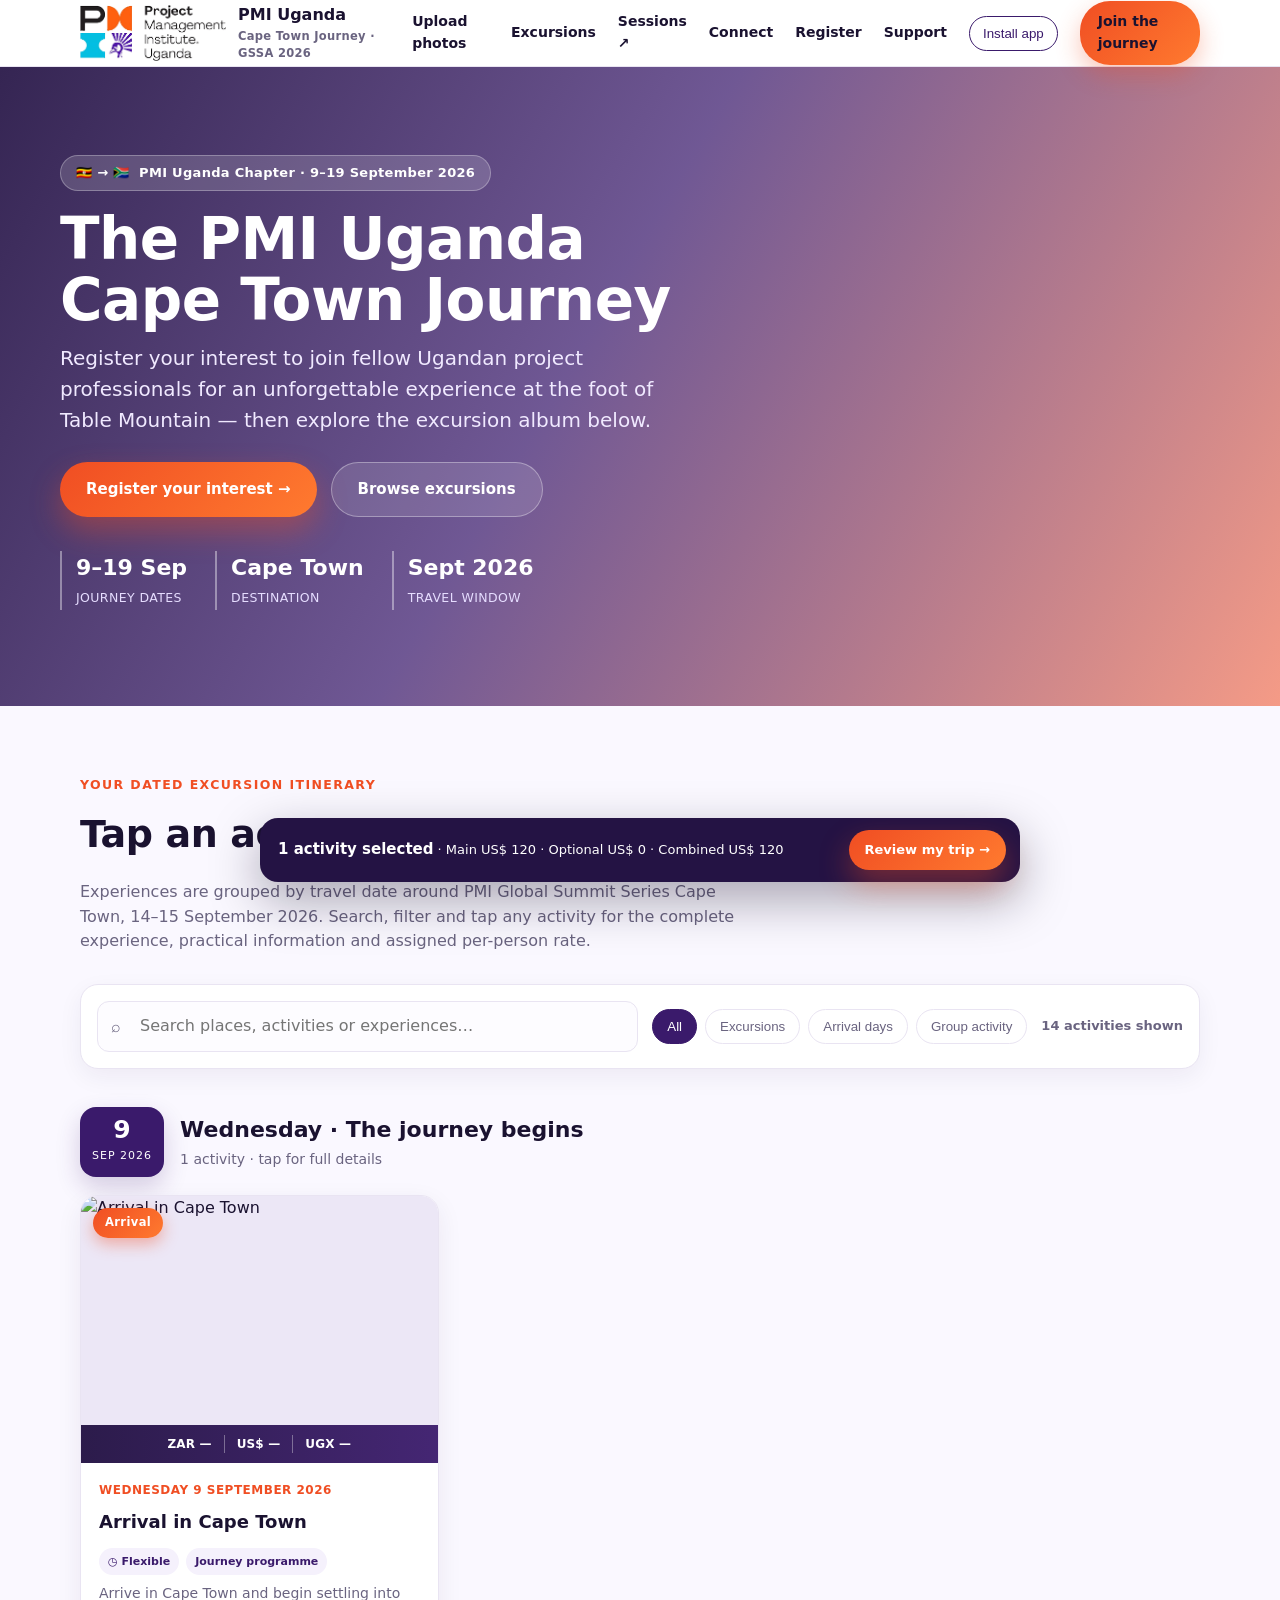
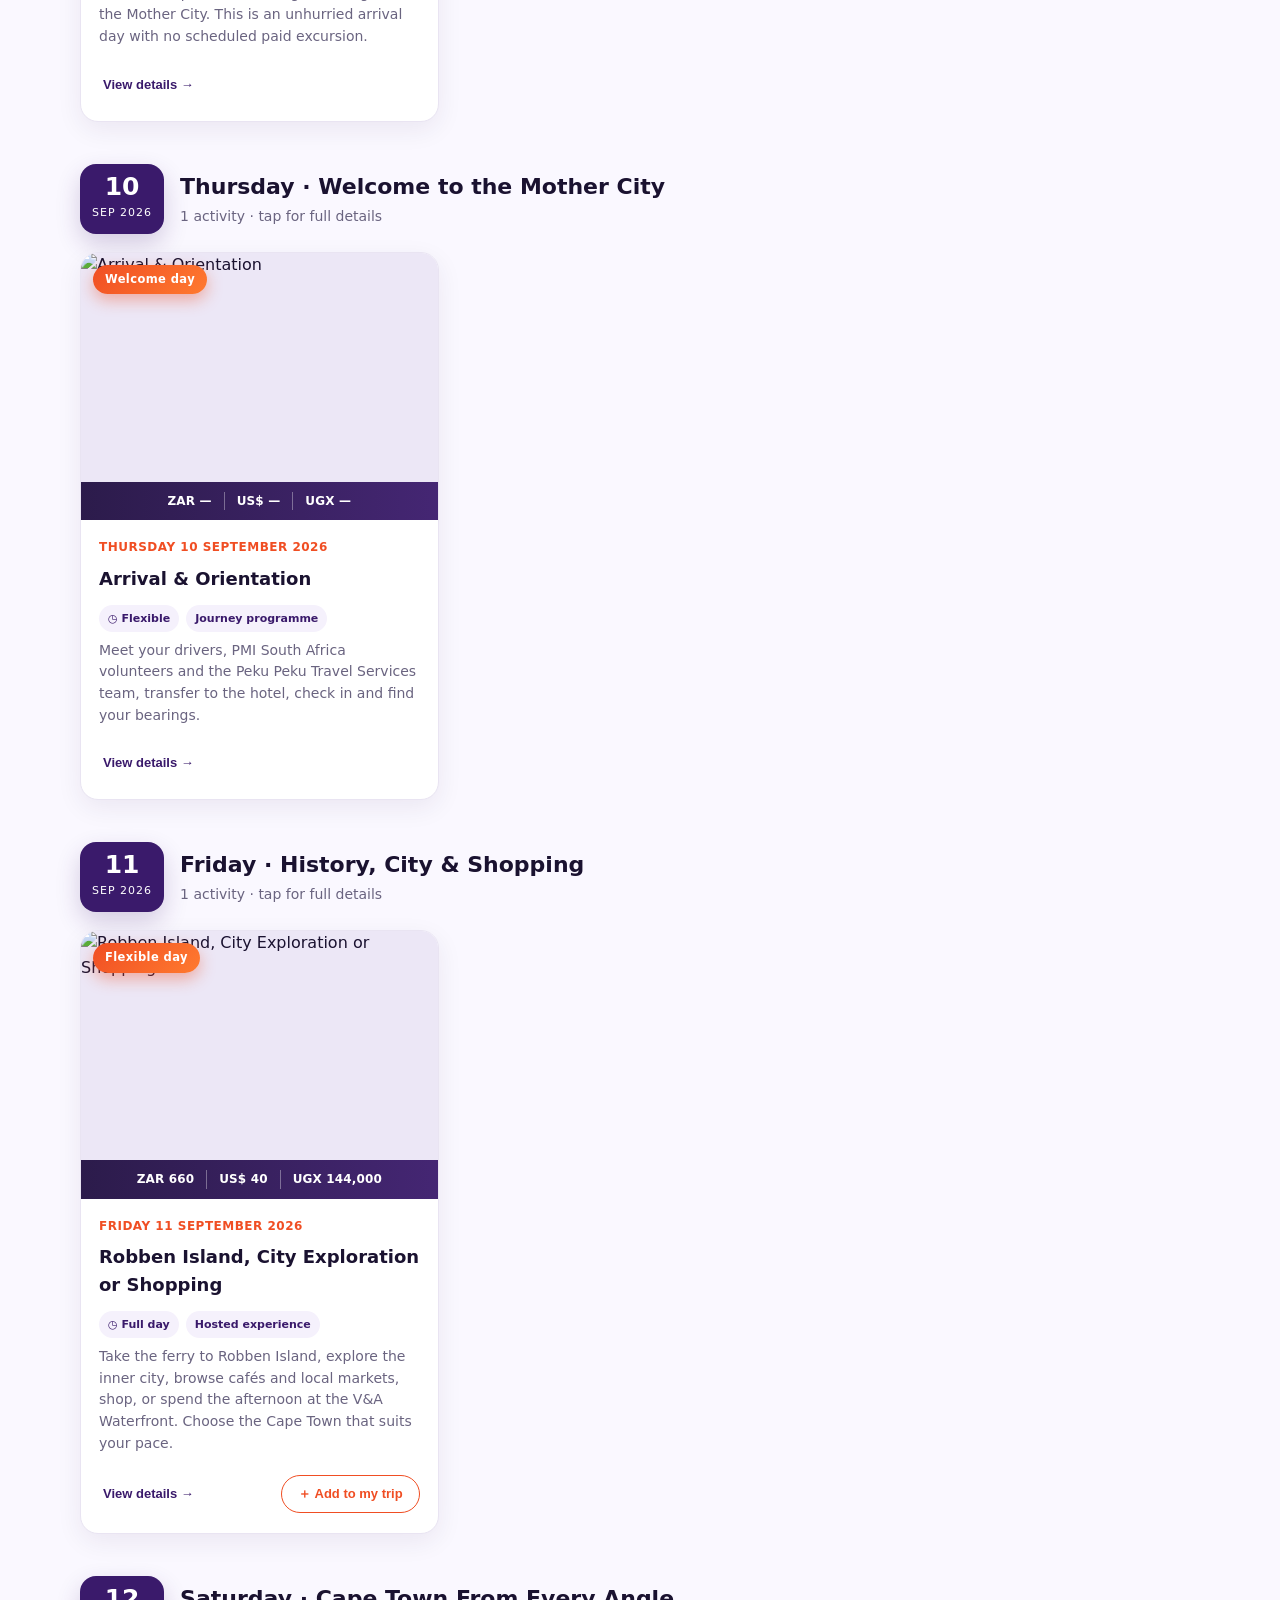
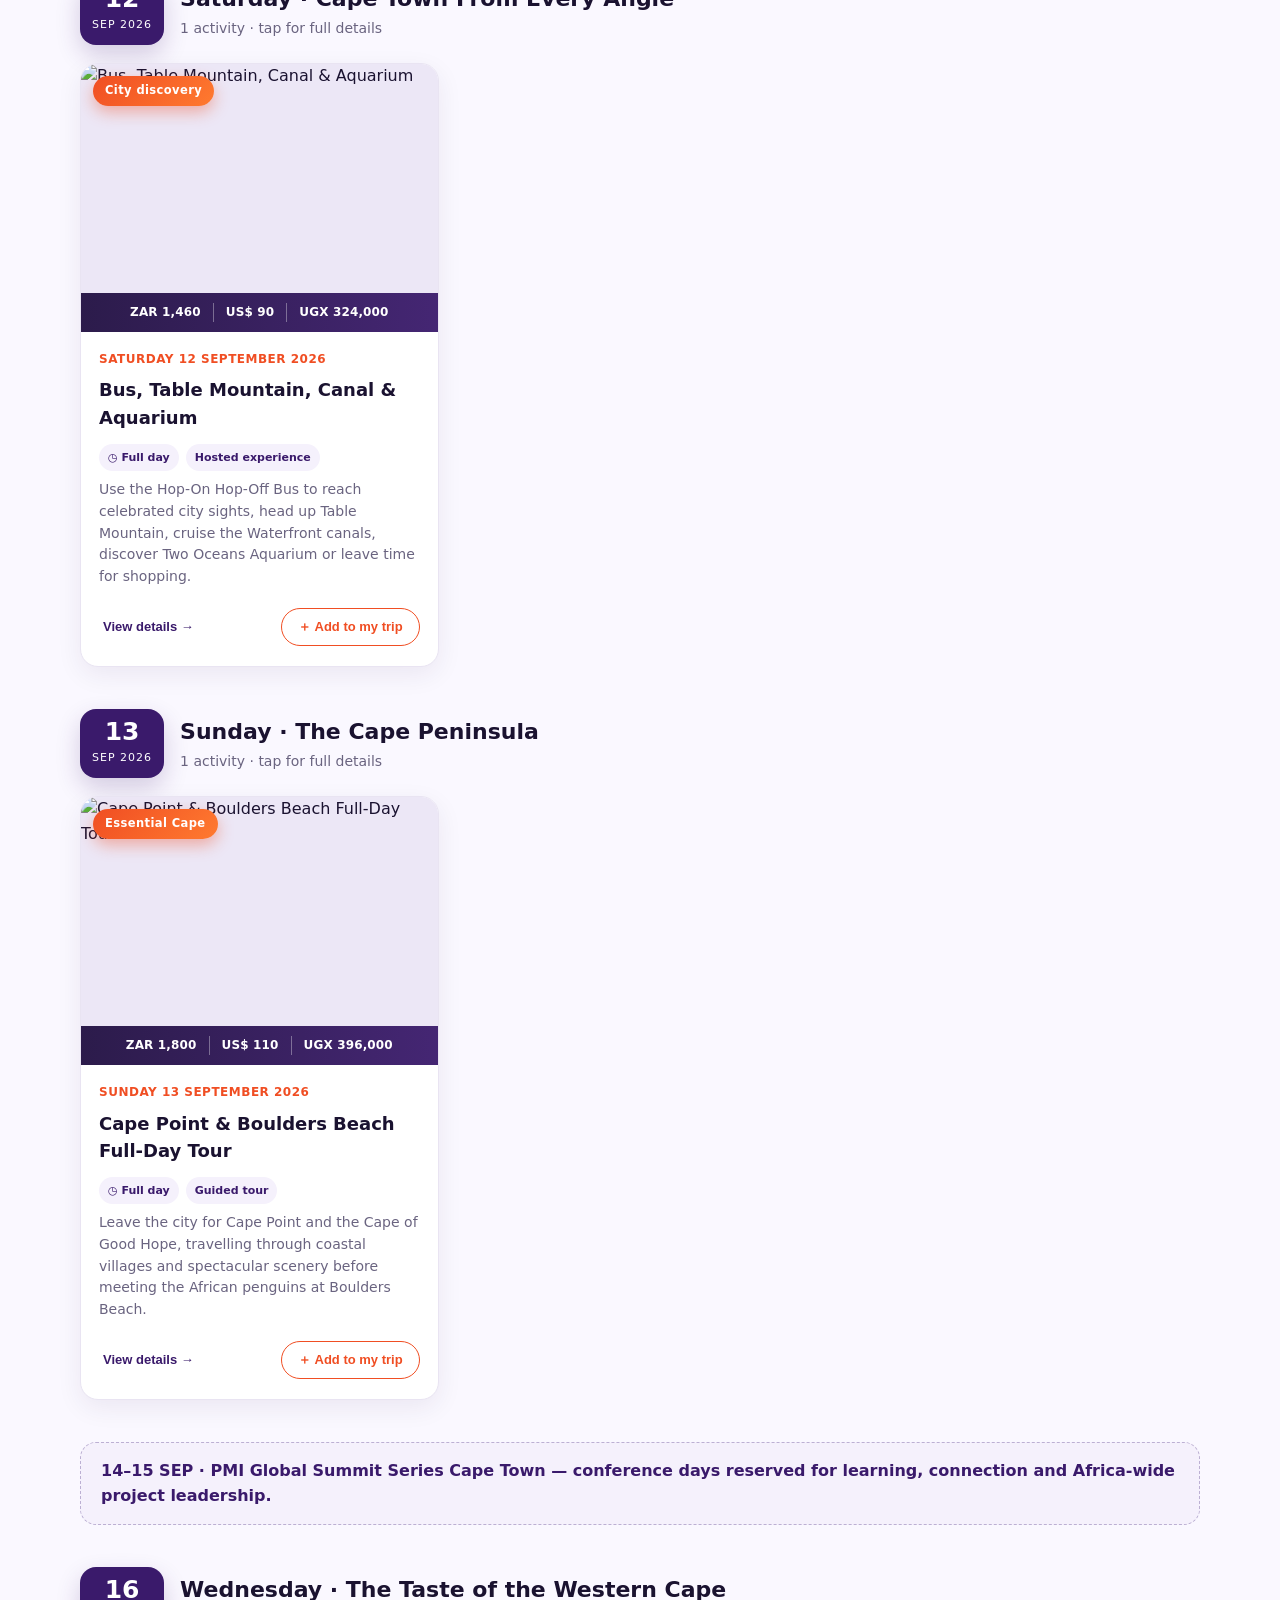
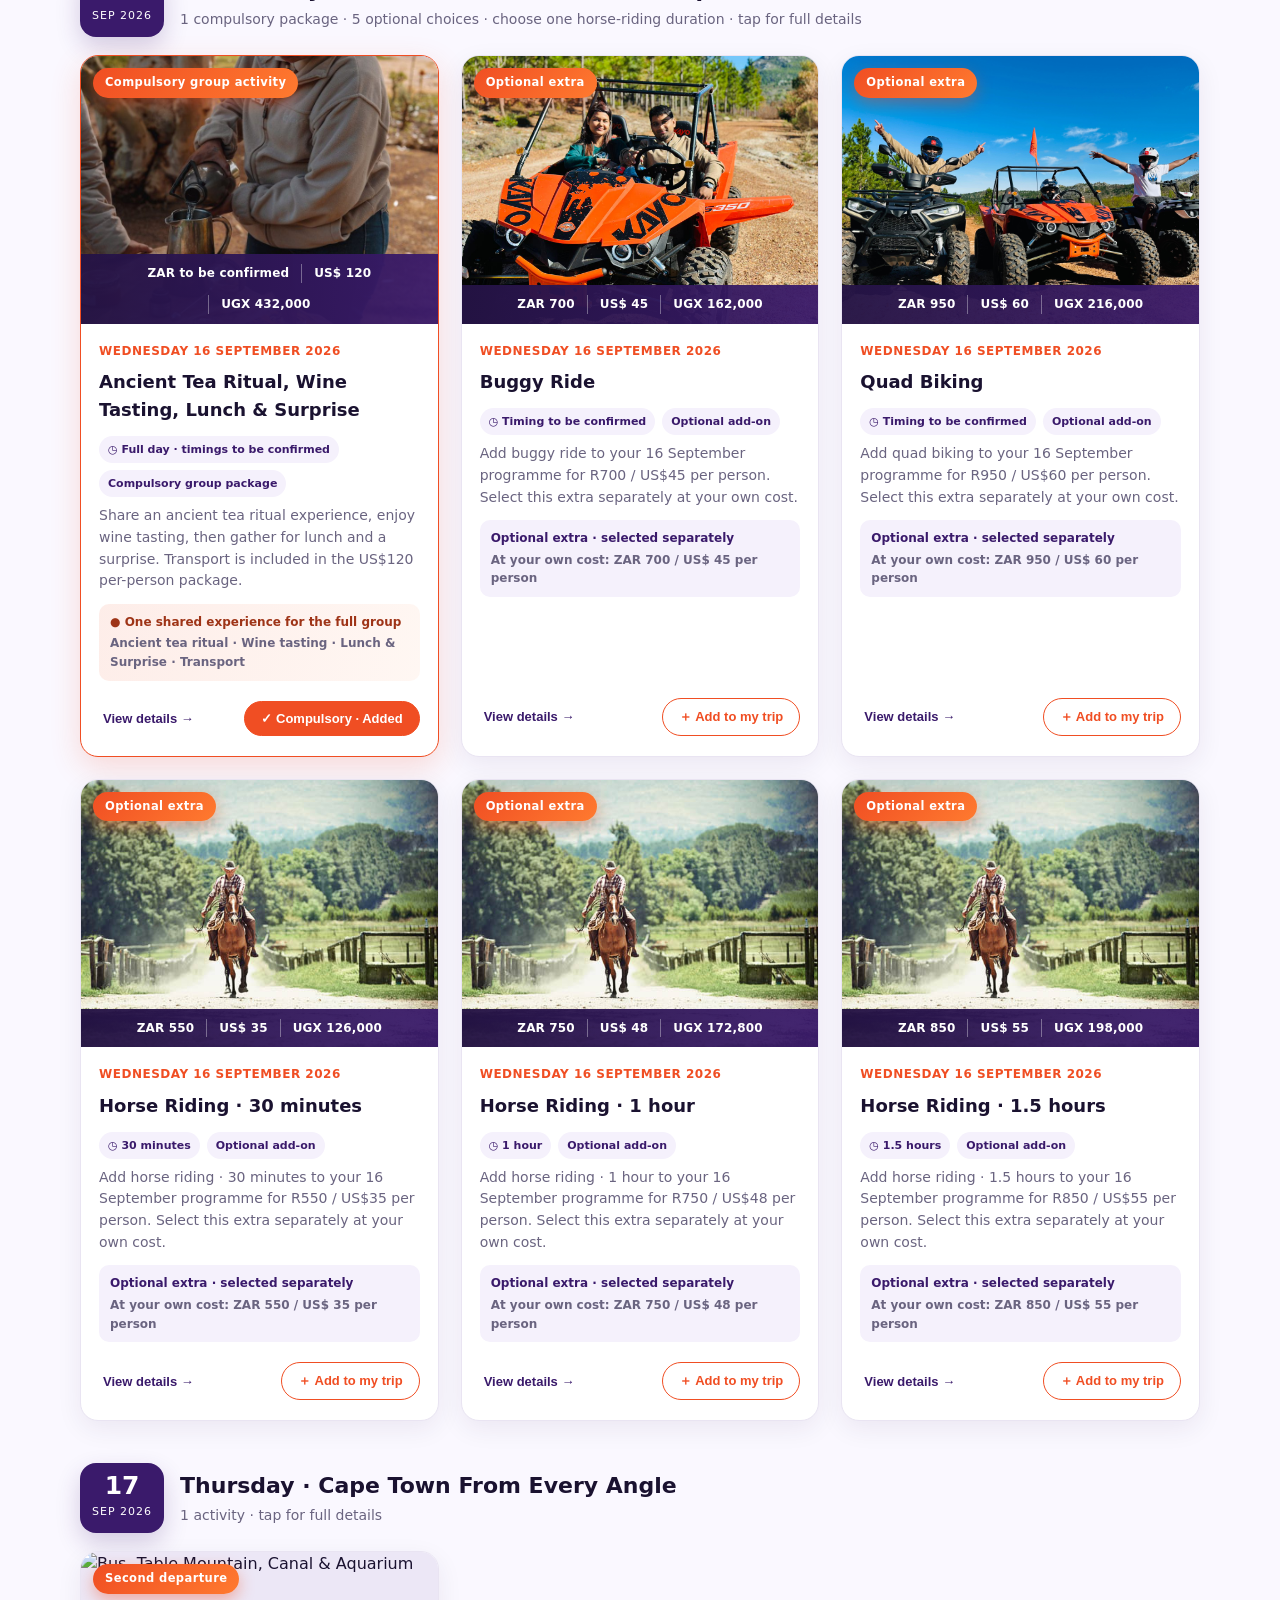
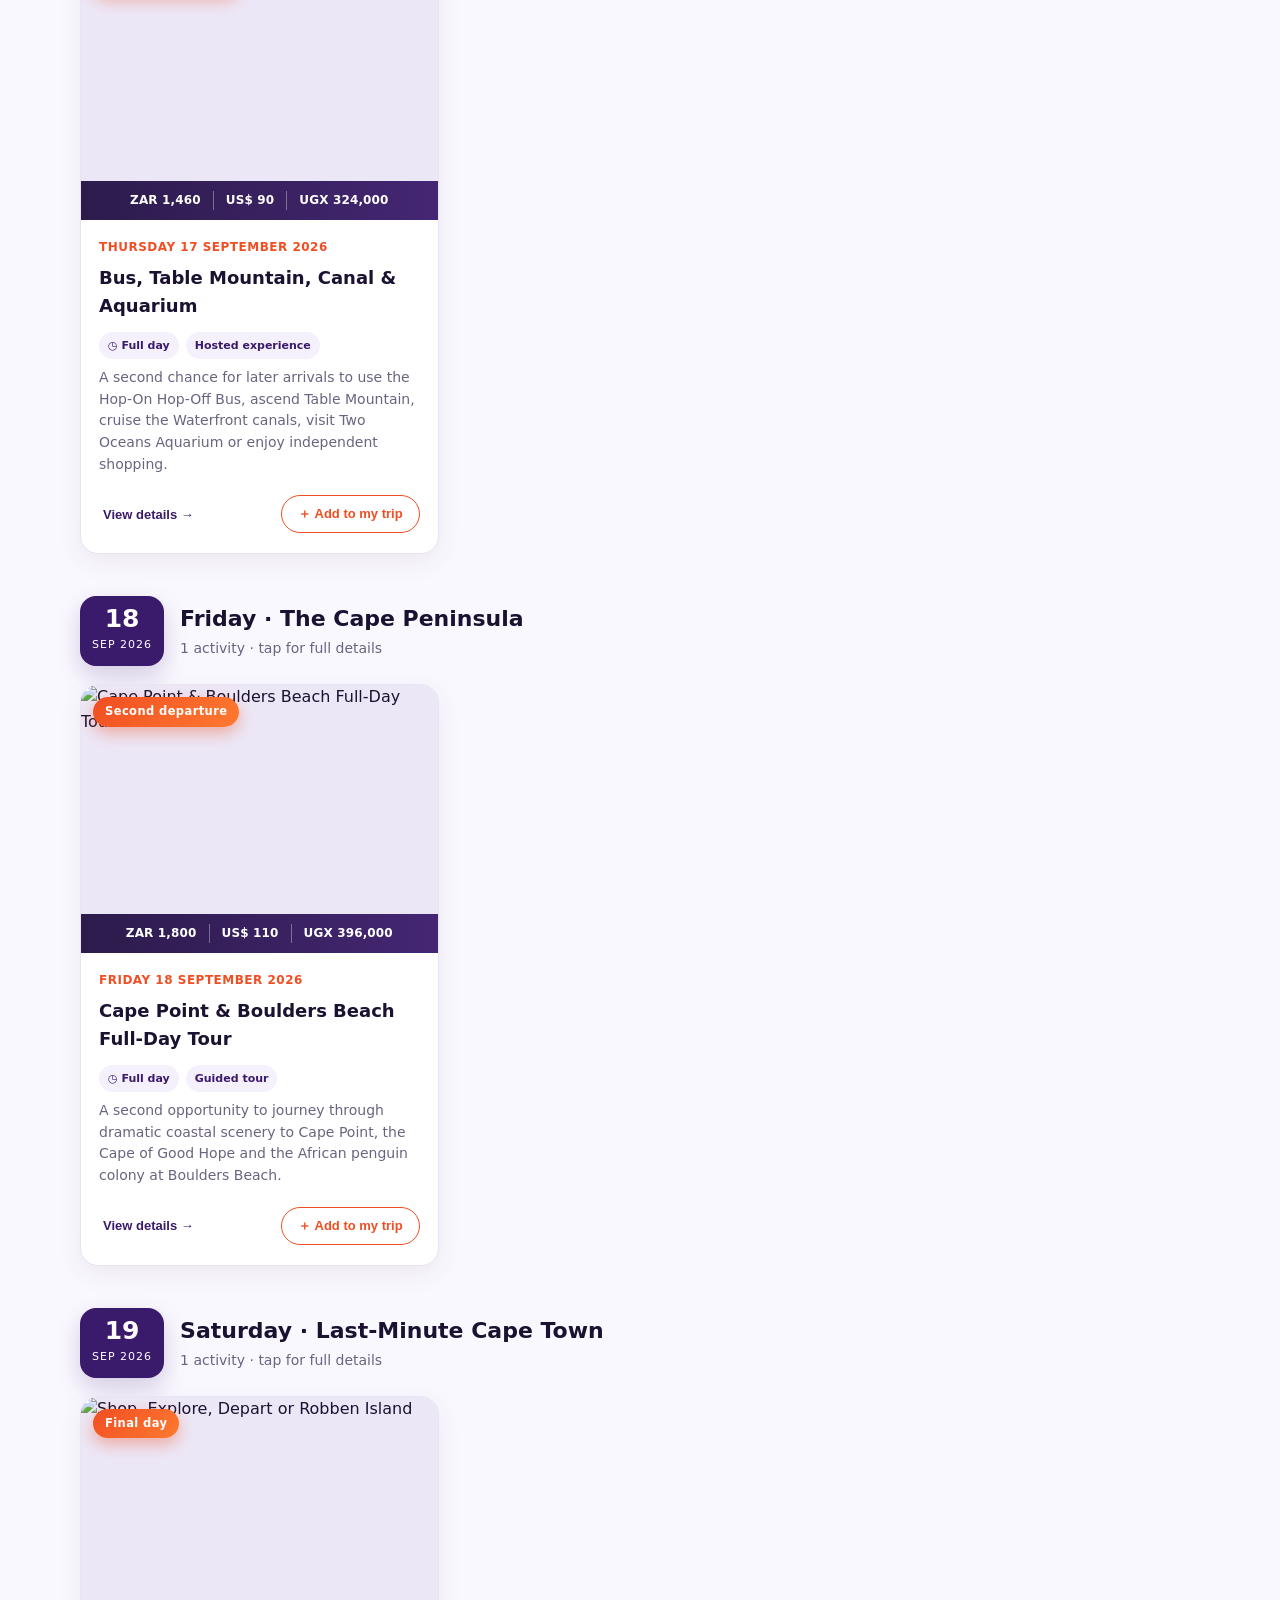
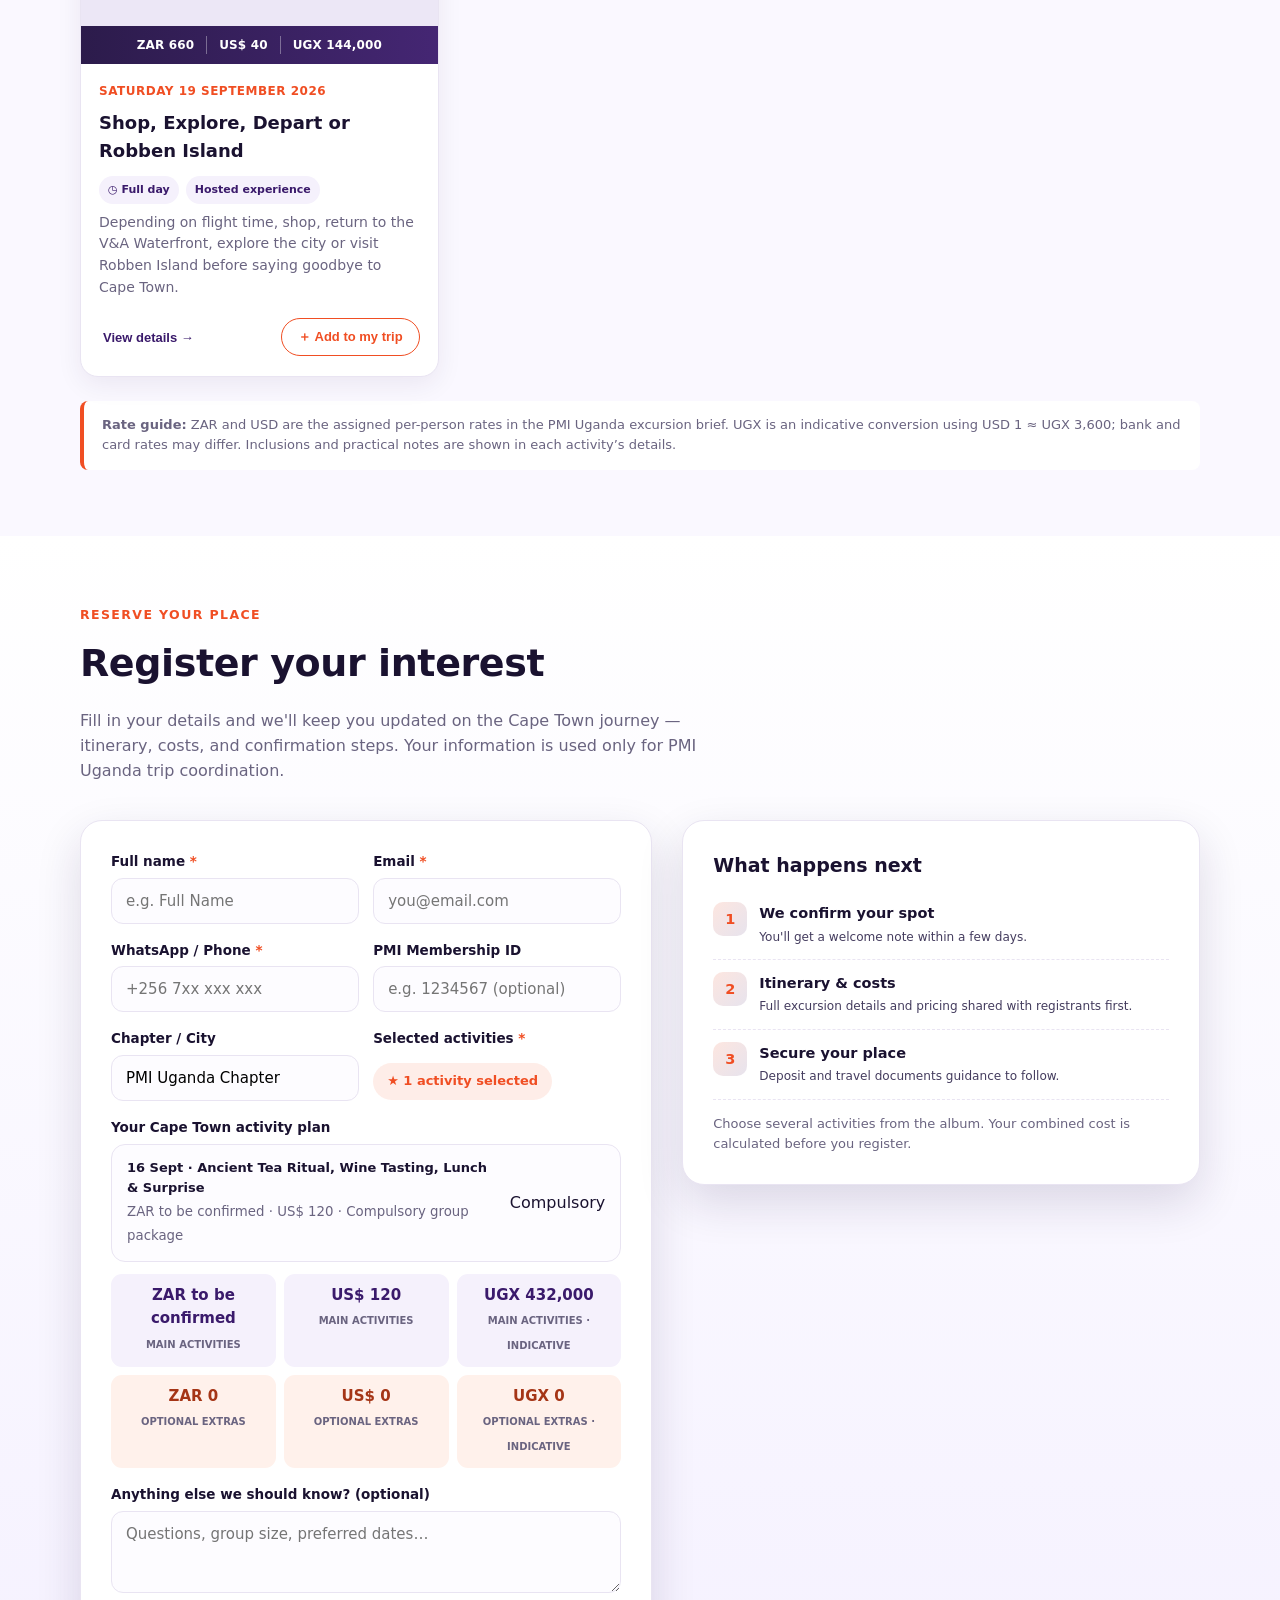
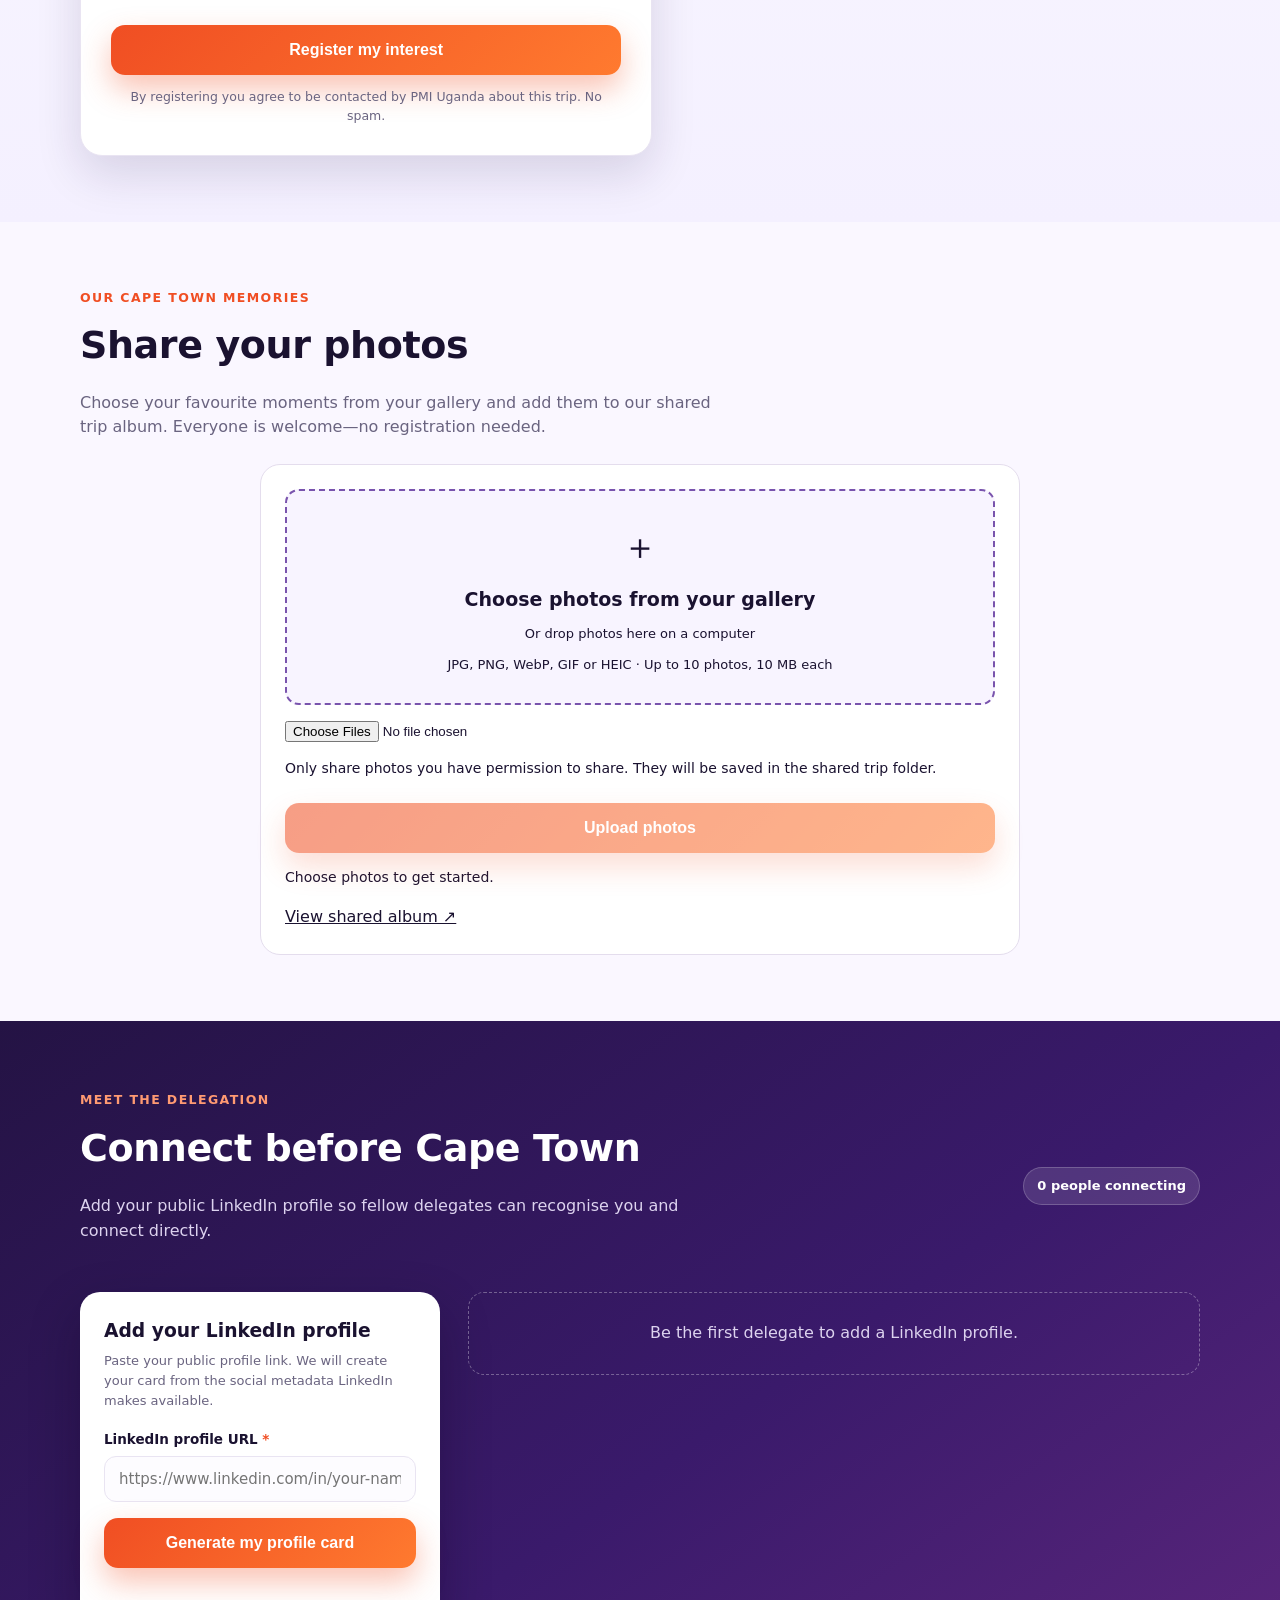
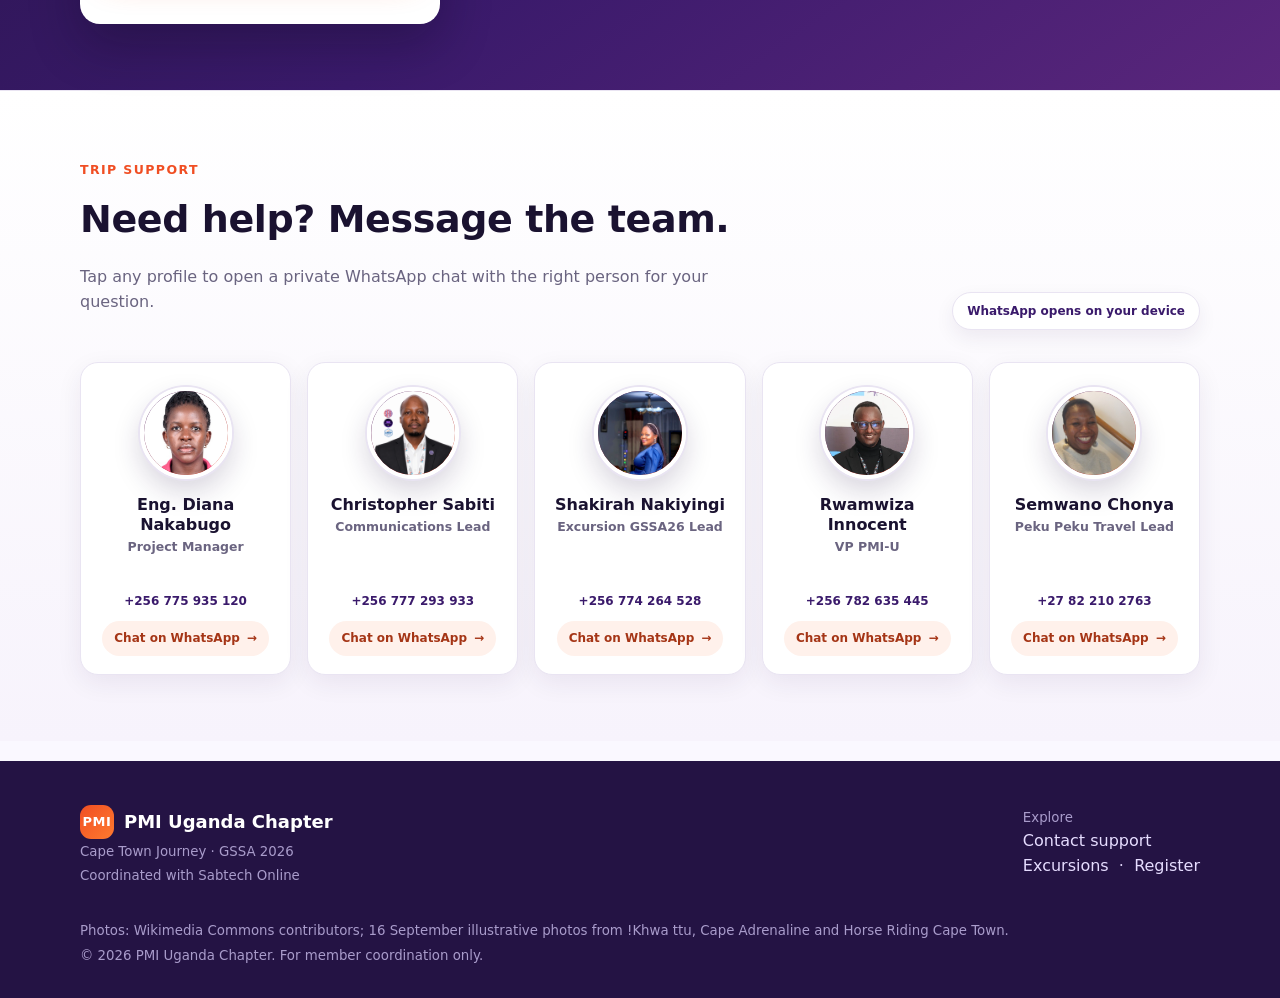
==== commit 1016acf8: "Add gallery photo uploads to shared trip album" ====
--- a/index.html
+++ b/index.html
@@ -212,6 +212,7 @@
     </div>
     <button class="menu-toggle" id="menuToggle" type="button" aria-expanded="false" aria-controls="mainNav" aria-label="Open navigation">&#9776;</button>
     <nav class="links" id="mainNav" aria-label="Main navigation">
+      <a href="#photos">Upload photos</a>
       <a href="#album">Excursions</a>
       <a href="https://events.pmi.org/flow/pmi/gsscapetown26/sessions/page/sessions?tab.all=1771429223221001tuq6" target="_blank" rel="noopener noreferrer">Sessions &nearr;</a>
       <a href="#connect">Connect</a>
@@ -796,5 +797,6 @@
 window.addEventListener('hashchange',()=>{ if(location.hash==='#admin'){ document.getElementById('admin').classList.add('show'); document.getElementById('admin').scrollIntoView(); }});
 renderAdmin();
 </script>
+<script src="photo-upload.js"></script>
 </body>
 </html>
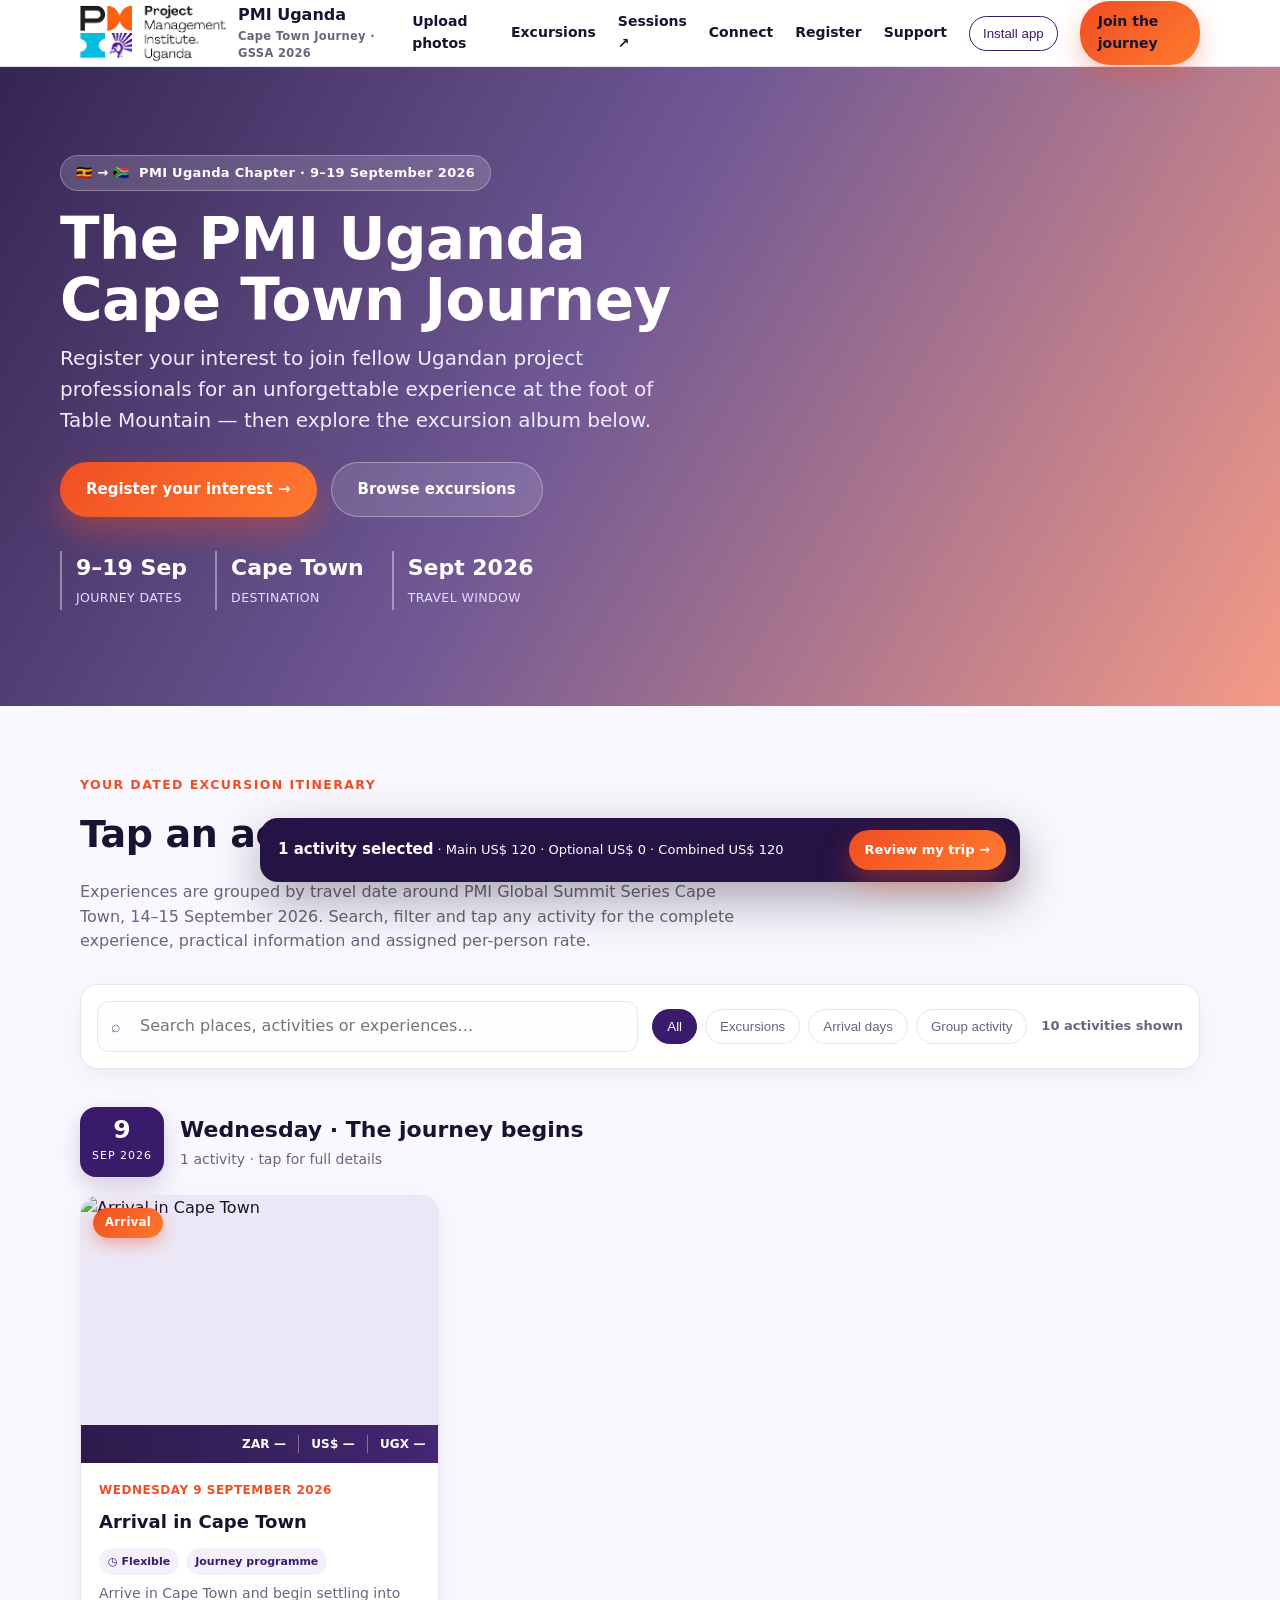
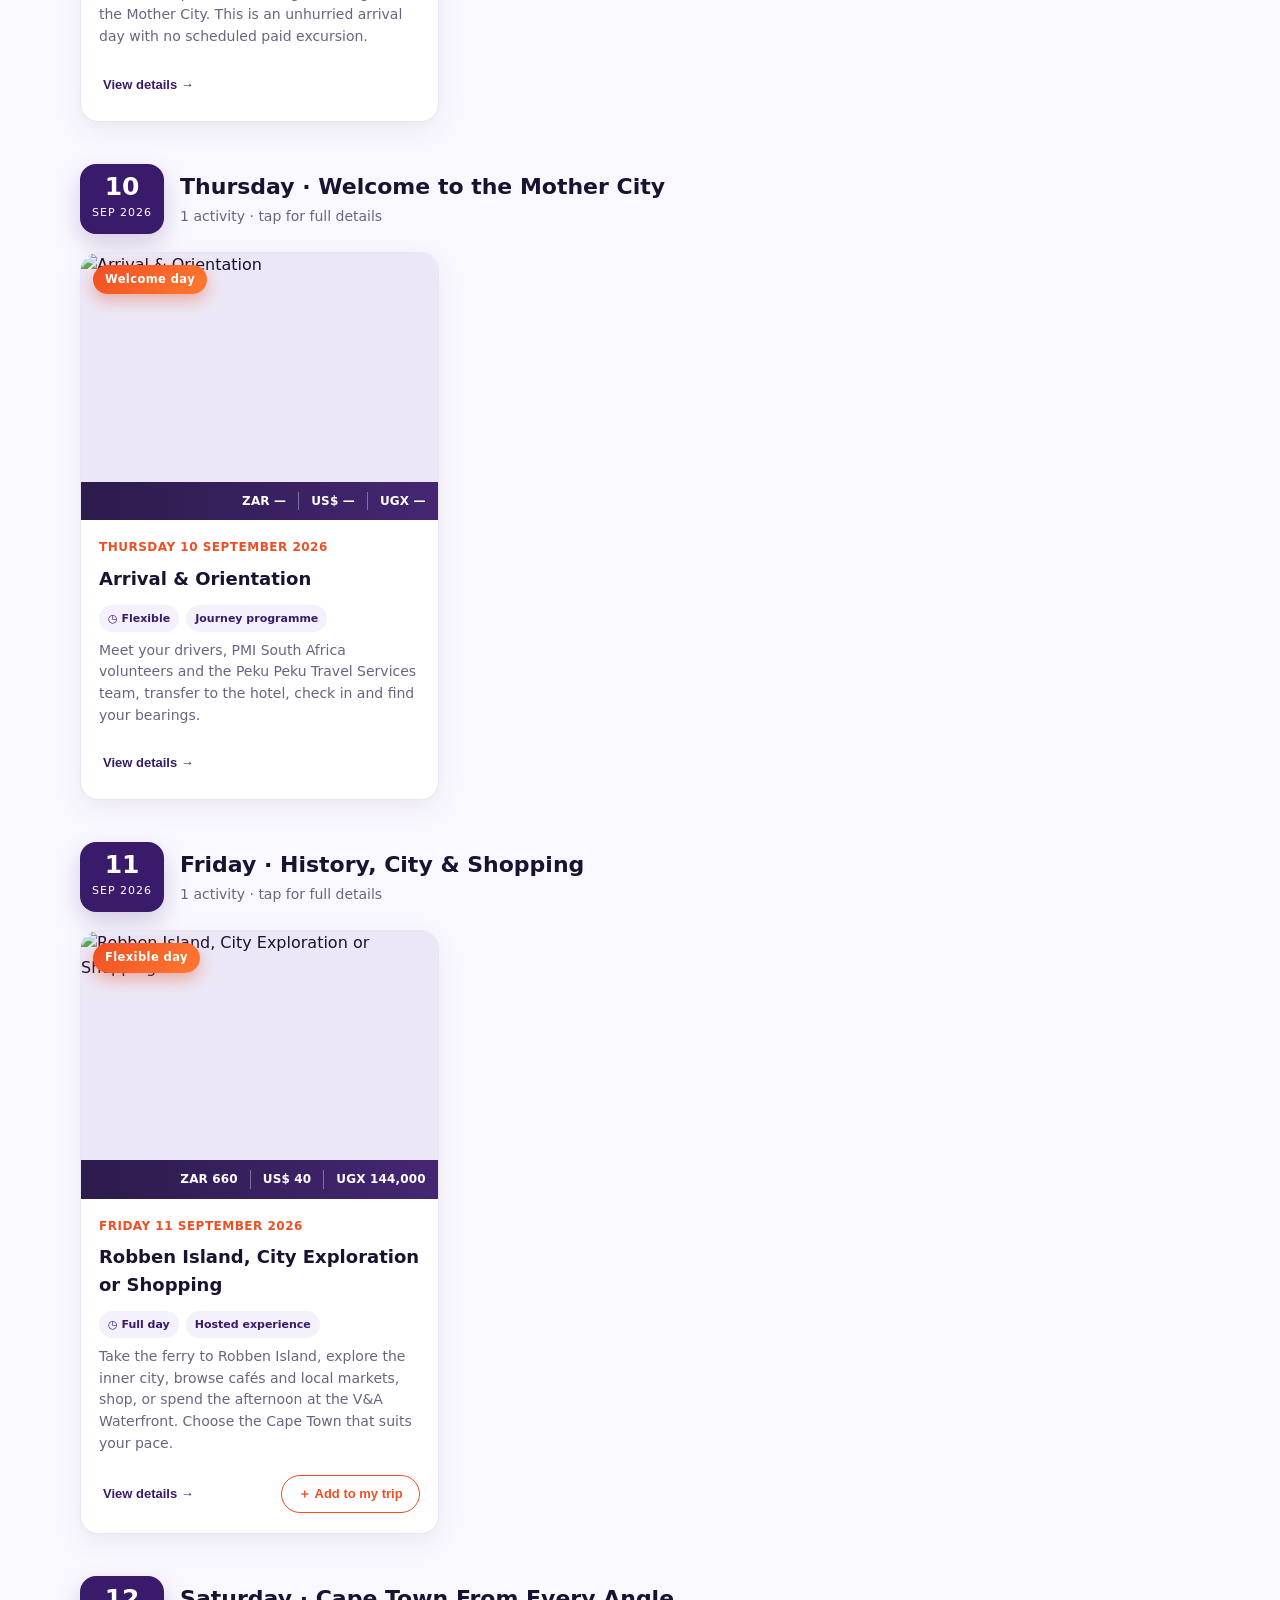
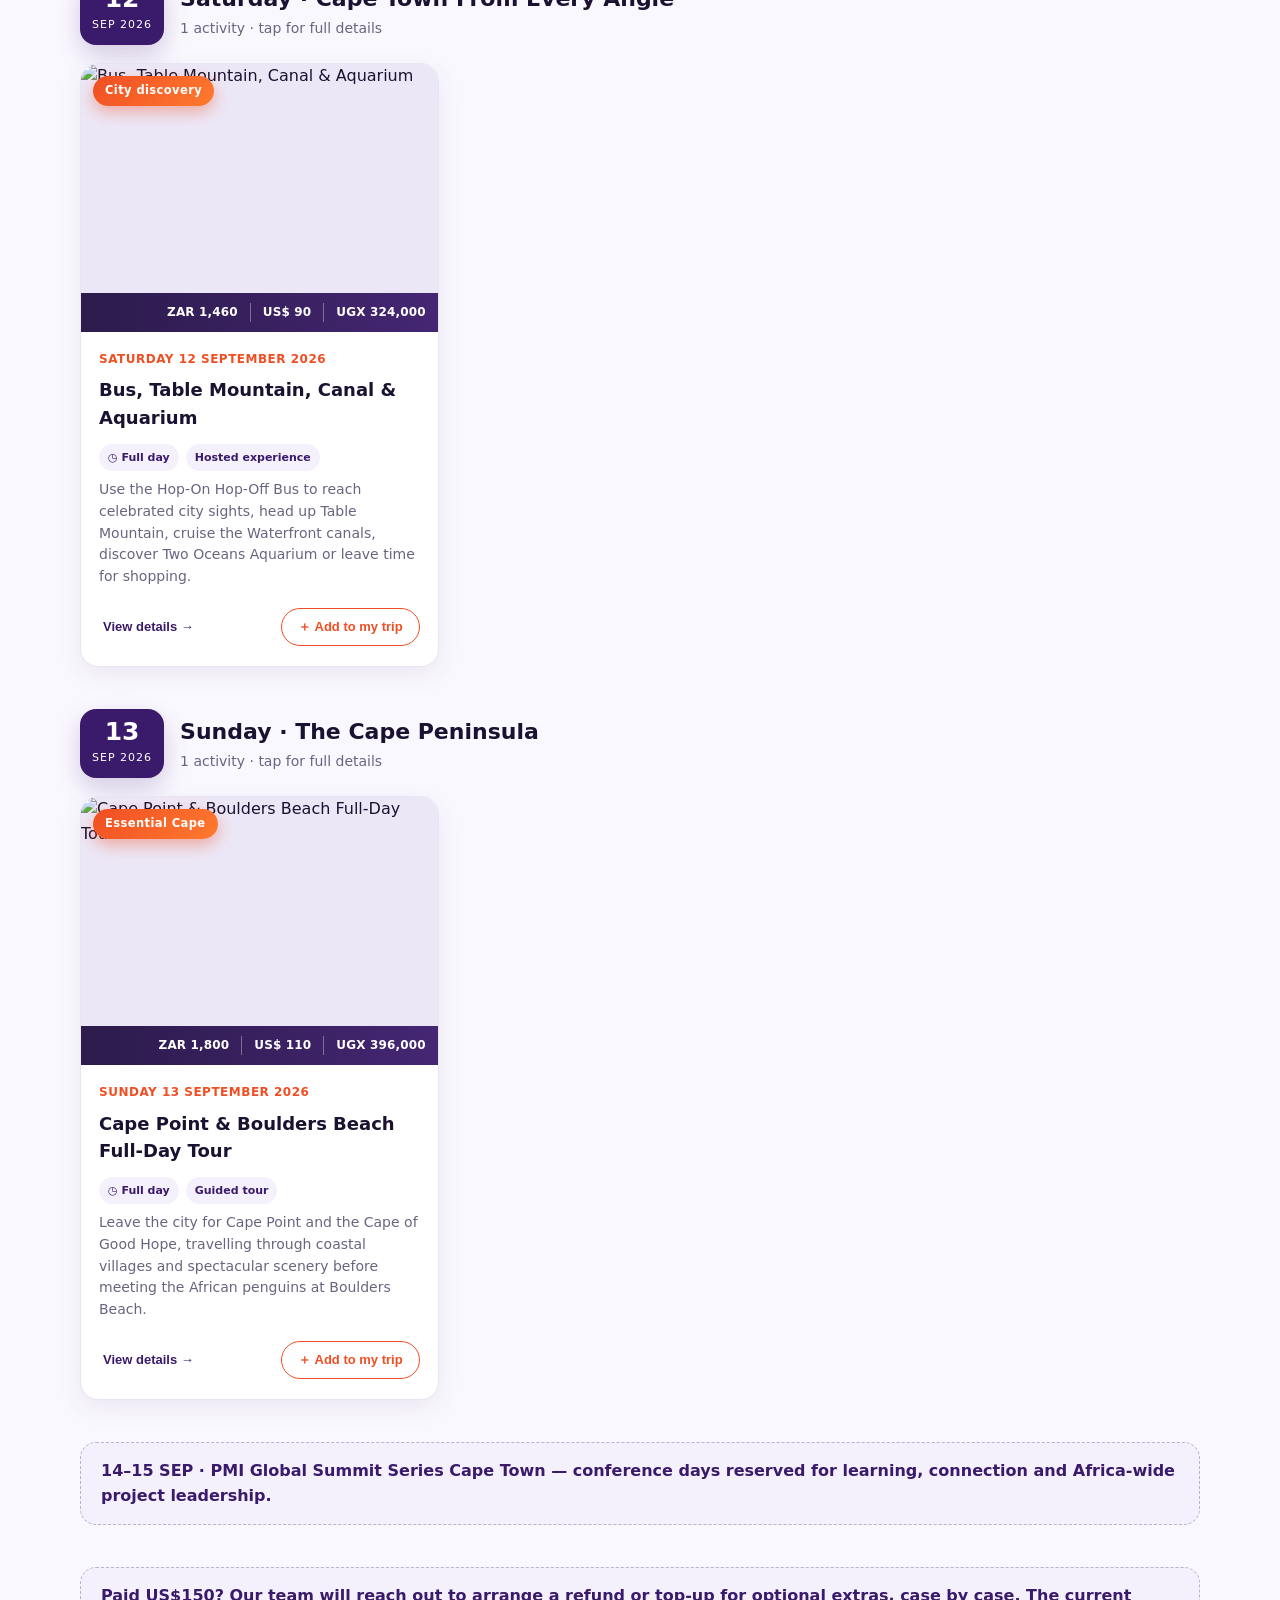
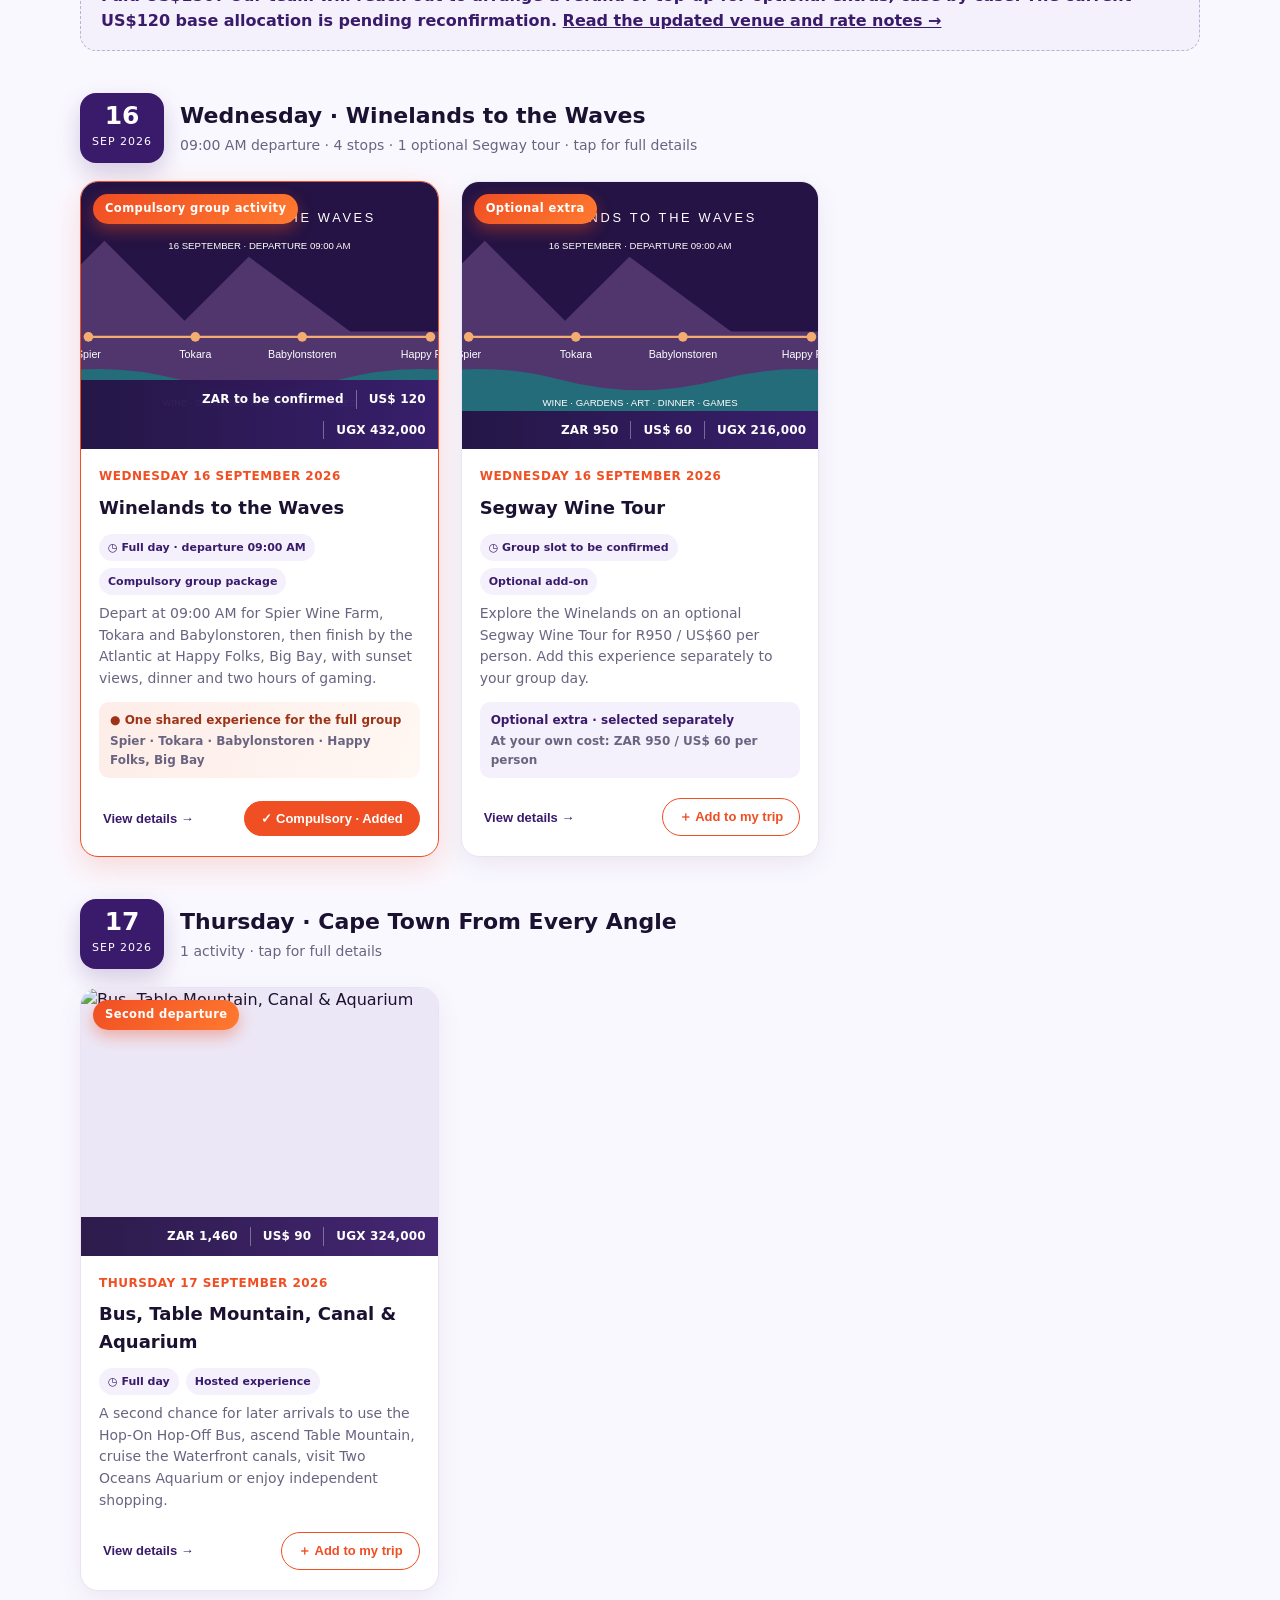
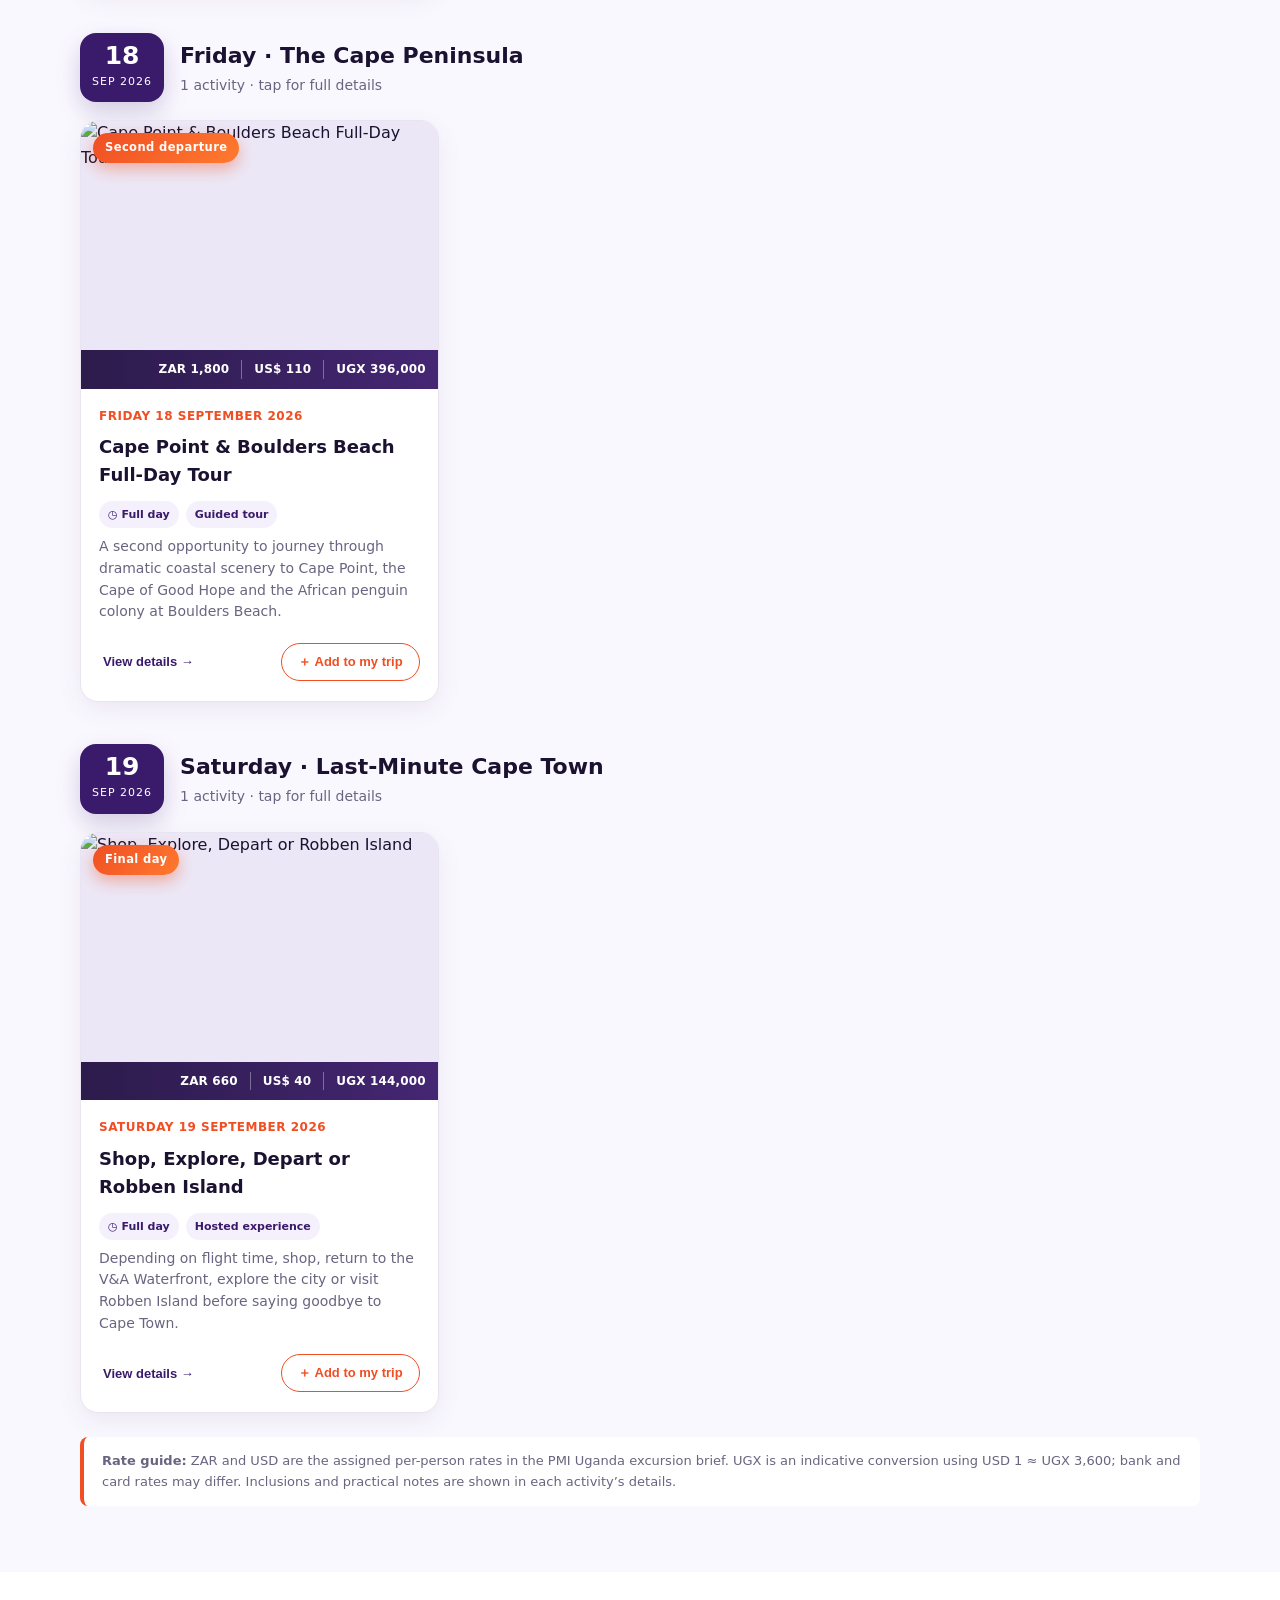
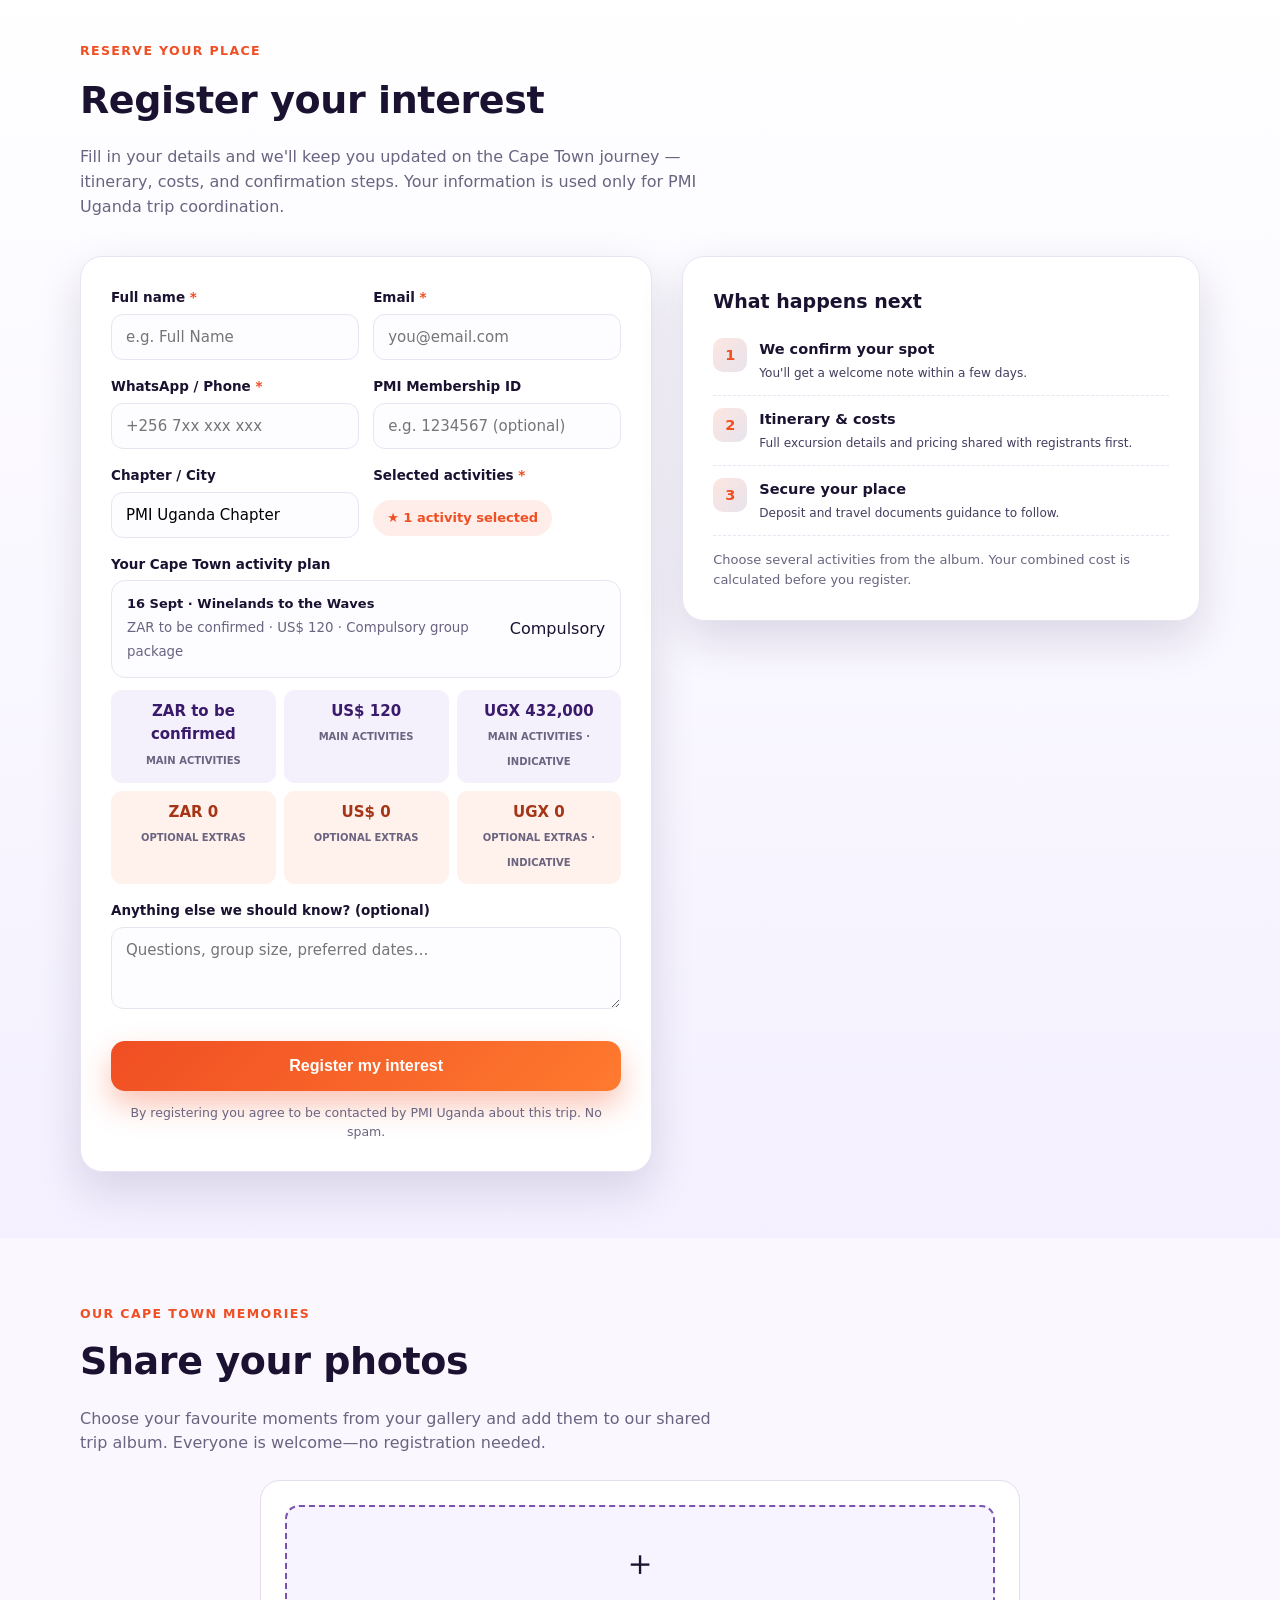
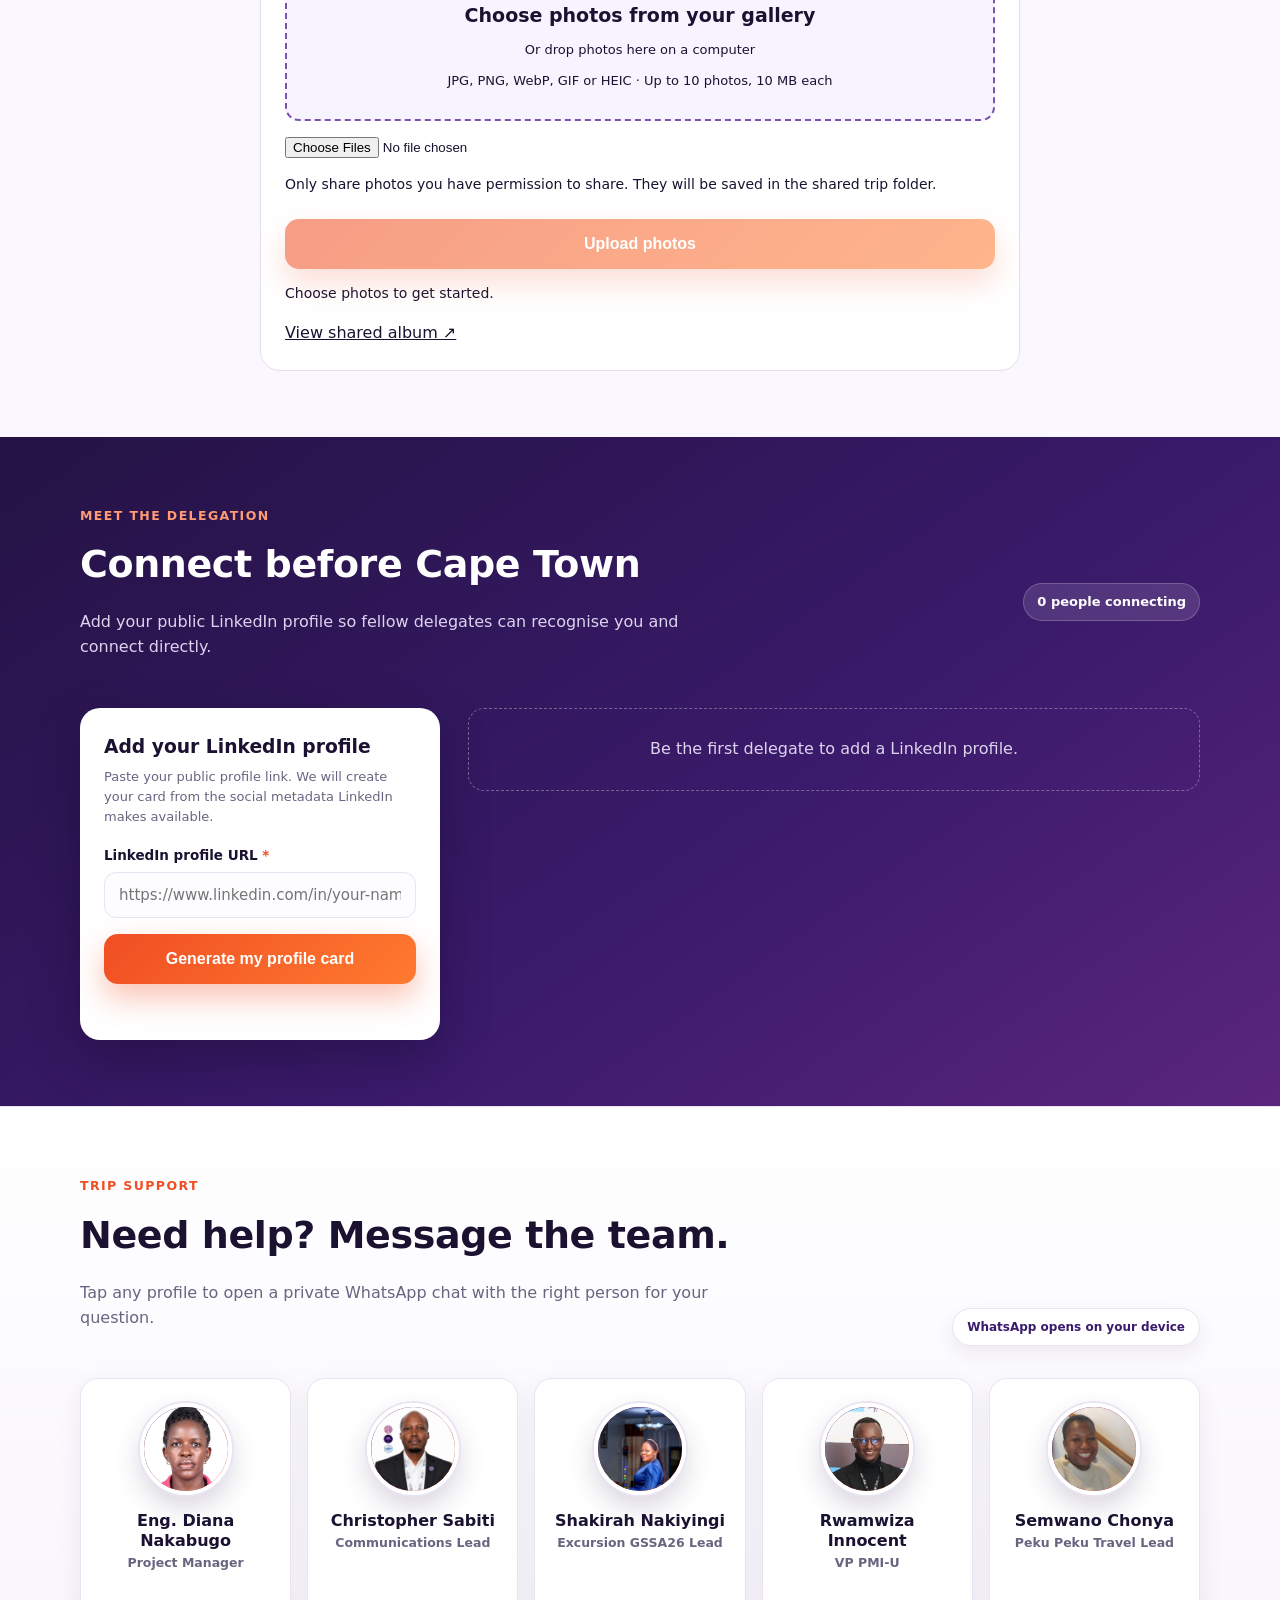
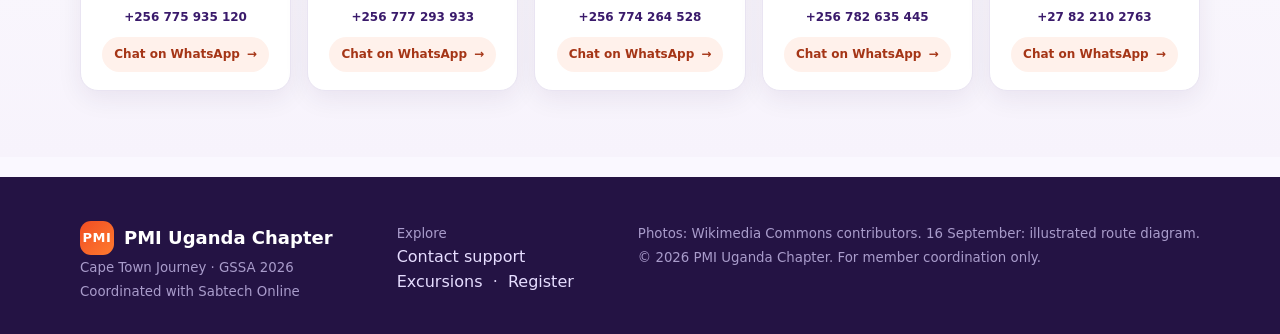
==== commit 15920749: "Update September 16 to Winelands to the Waves" ====
--- a/index.html
+++ b/index.html
@@ -94,7 +94,7 @@
 .badge{position:absolute;top:12px;left:12px;background:linear-gradient(135deg,var(--orange),var(--orange-2));color:#fff;font-size:11.5px;font-weight:800;padding:6px 12px;border-radius:20px;letter-spacing:.4px;box-shadow:0 6px 16px rgba(240,78,35,.4)}
 .badge.soon{background:rgba(36,19,68,.82)}
 .rate-banner{position:absolute;left:0;right:0;bottom:0;z-index:2;display:flex;justify-content:center;gap:12px;flex-wrap:wrap;background:linear-gradient(90deg,rgba(36,19,68,.96),rgba(58,26,107,.94));color:#fff;padding:10px 12px;font-size:12px;font-weight:800;letter-spacing:.15px}
-.rate-banner span+span{border-left:1px solid rgba(255,255,255,.35);padding-left:12px}
+.rate-banner{justify-content:flex-end;text-align:right;font-variant-numeric:tabular-nums}.rate-banner span+span{border-left:1px solid rgba(255,255,255,.35);padding-left:12px}
 .card .body{padding:18px 18px 20px;display:flex;flex-direction:column;gap:8px;flex:1}
 .card h3{margin:0;font-size:18px;font-weight:800}
 .card .tag{color:var(--orange);font-weight:700;font-size:12px;letter-spacing:.5px;text-transform:uppercase}
@@ -441,7 +441,7 @@
       <a href="#album">Excursions</a> &nbsp;·&nbsp; <a href="#register">Register</a>
     </div>
     <div>
-      <small>Photos: Wikimedia Commons contributors; 16 September illustrative photos from !Khwa ttu, Cape Adrenaline and Horse Riding Cape Town.<br/>© 2026 PMI Uganda Chapter. For member coordination only.</small>
+      <small>Photos: Wikimedia Commons contributors. 16 September: illustrated route diagram.<br/>© 2026 PMI Uganda Chapter. For member coordination only.</small>
     </div>
   </div>
 </footer>
@@ -544,12 +544,8 @@
   {date:"2026-09-11",day:"Friday",theme:"History, City & Shopping",t:"Robben Island, City Exploration or Shopping",tag:"Flexible day",zar:660,usd:40,d:"Take the ferry to Robben Island, explore the inner city, browse cafés and local markets, shop, or spend the afternoon at the V&A Waterfront. Choose the Cape Town that suits your pace.",history:"Robben Island served as a prison, hospital and military base between the 17th and 20th centuries. Nelson Mandela spent 18 of his 27 prison years there; UNESCO inscribed the island in 1999 as a symbol of freedom overcoming oppression.",f:"Robben Island - Cape Town, South Africa (3883849594).jpg",source:"https://whc.unesco.org/en/list/916",sourceLabel:"UNESCO — Robben Island"},
   {date:"2026-09-12",day:"Saturday",theme:"Cape Town From Every Angle",t:"Bus, Table Mountain, Canal & Aquarium",tag:"City discovery",zar:1460,usd:90,d:"Use the Hop-On Hop-Off Bus to reach celebrated city sights, head up Table Mountain, cruise the Waterfront canals, discover Two Oceans Aquarium or leave time for shopping.",history:"Table Mountain’s cableway opened on 4 October 1929 with a car carrying 19 passengers and a conductor. Down below, the V&A Waterfront grew from the working harbour whose first basin was begun by Prince Alfred in 1860.",f:"Table Mountain, Cape Town (P1050222).jpg",source:"https://www.tablemountain.net/about-us",sourceLabel:"Table Mountain Cableway history"},
   {date:"2026-09-13",day:"Sunday",theme:"The Cape Peninsula",t:"Cape Point & Boulders Beach Full-Day Tour",tag:"Essential Cape",zar:1800,usd:110,d:"Leave the city for Cape Point and the Cape of Good Hope, travelling through coastal villages and spectacular scenery before meeting the African penguins at Boulders Beach.",history:"Bartolomeu Dias rounded the Cape in 1488, giving the peninsula a lasting place in seafaring history. The Boulders penguin colony was established in 1983 and is now one of the world’s rare land-based African penguin colonies.",f:"Sign of the Cape of Good Hope.jpg",source:"https://www.sanparks.org/parks/table-mountain/what-to-do/attractions/boulders-penguin-colony",sourceLabel:"SANParks — Boulders Penguin Colony",duration:"Full day",format:"Guided tour",highlights:["Cape Point","Cape of Good Hope","Boulders penguins","Coastal villages"]},
-  {"date": "2026-09-16", "day": "Wednesday", "theme": "The Taste of the Western Cape", "id": "SEP16_WEST_COAST", "t": "Ancient Tea Ritual, Wine Tasting, Lunch & Surprise", "tag": "Compulsory group activity", "zar": null, "usd": 120, "group": true, "compulsory": true, "d": "Share an ancient tea ritual experience, enjoy wine tasting, then gather for lunch and a surprise. Transport is included in the US$120 per-person package.", "history": "The Western Cape offers distinct tea traditions. At !Khwa ttu, San-led tea tasting explores indigenous plant knowledge; the exact venue and tradition for our group experience will be confirmed.", "f": "images/sep16-tea.jpg", "source": "https://www.khwattu.org/visit-and-explore/tours-and-trails/", "sourceLabel": "!Khwa ttu — tea tasting background (venue to be confirmed)", "imageCredit": "!Khwa ttu · illustrative tea experience", "duration": "Full day · timings to be confirmed", "format": "Compulsory group package", "highlights": ["Ancient tea ritual experience", "Wine tasting", "Lunch & Surprise", "Transport included"], "itinerary": ["Meet the group for the included transport", "Experience an ancient tea ritual", "Enjoy wine tasting", "Gather for lunch and a surprise", "Return with the group; optional activities fit around the confirmed schedule"], "why": "A shared day of tea, wine, food and discovery, with transport included.", "note": "US$120 per person. Venue, departure times and surprise details will be shared by the organiser. Optional extras are selected and charged separately. ZAR package price to be confirmed."},
-  {"date": "2026-09-16", "day": "Wednesday", "theme": "The Taste of the Western Cape", "id": "SEP16_BUGGY_RIDE", "t": "Buggy Ride", "tag": "Optional extra", "zar": 700, "usd": 45, "optional": true, "d": "Add buggy ride to your 16 September programme for R700 / US$45 per person. Select this extra separately at your own cost.", "history": "The Western Cape offers guided outdoor experiences across a variety of landscapes. The operator, route and availability for this group will be confirmed.", "f": "images/sep16-buggy.jpg", "imageCredit": "Cape Adrenaline · illustrative buggy ride", "source": "https://www.capeadrenaline.com/", "sourceLabel": "Activity background · operator to be confirmed", "duration": "Timing to be confirmed", "format": "Optional add-on", "highlights": ["Buggy Ride", "Separate selection", "Own cost"], "itinerary": ["Meet at the confirmed activity time", "Complete the operator’s briefing", "Enjoy your selected activity", "Rejoin the group programme"], "why": "Personalise your day with an outdoor activity alongside the shared group package.", "note": "R700 / US$45 per person, using the organiser’s supplied prices. Timing, operator, availability and participation requirements to be confirmed."},
-  {"date": "2026-09-16", "day": "Wednesday", "theme": "The Taste of the Western Cape", "id": "SEP16_QUAD_BIKING", "t": "Quad Biking", "tag": "Optional extra", "zar": 950, "usd": 60, "optional": true, "d": "Add quad biking to your 16 September programme for R950 / US$60 per person. Select this extra separately at your own cost.", "history": "The Western Cape offers guided outdoor experiences across a variety of landscapes. The operator, route and availability for this group will be confirmed.", "f": "images/sep16-quad.jpg", "imageCredit": "Cape Adrenaline · illustrative quad biking", "source": "https://www.capeadrenaline.com/", "sourceLabel": "Activity background · operator to be confirmed", "duration": "Timing to be confirmed", "format": "Optional add-on", "highlights": ["Quad Biking", "Separate selection", "Own cost"], "itinerary": ["Meet at the confirmed activity time", "Complete the operator’s briefing", "Enjoy your selected activity", "Rejoin the group programme"], "why": "Personalise your day with an outdoor activity alongside the shared group package.", "note": "R950 / US$60 per person, using the organiser’s supplied prices. Timing, operator, availability and participation requirements to be confirmed."},
-  {"date": "2026-09-16", "day": "Wednesday", "theme": "The Taste of the Western Cape", "id": "SEP16_HORSE_30", "t": "Horse Riding · 30 minutes", "tag": "Optional extra", "zar": 550, "usd": 35, "optional": true, "d": "Add horse riding · 30 minutes to your 16 September programme for R550 / US$35 per person. Select this extra separately at your own cost.", "history": "The Western Cape offers guided outdoor experiences across a variety of landscapes. The operator, route and availability for this group will be confirmed.", "f": "images/sep16-horse.jpg", "imageCredit": "Horse Riding Cape Town · illustrative outride", "source": "https://horseridingcapetown.com/", "sourceLabel": "Activity background · operator to be confirmed", "duration": "30 minutes", "format": "Optional add-on", "highlights": ["Horse Riding · 30 minutes", "Separate selection", "Own cost"], "itinerary": ["Meet at the confirmed activity time", "Complete the operator’s briefing", "Enjoy your selected activity", "Rejoin the group programme"], "why": "Personalise your day with an outdoor activity alongside the shared group package.", "note": "R550 / US$35 per person, using the organiser’s supplied prices. Timing, operator, availability and participation requirements to be confirmed. Choose one horse-riding duration only.", "exclusiveGroup": "horse-riding"},
-  {"date": "2026-09-16", "day": "Wednesday", "theme": "The Taste of the Western Cape", "id": "SEP16_HORSE_60", "t": "Horse Riding · 1 hour", "tag": "Optional extra", "zar": 750, "usd": 48, "optional": true, "d": "Add horse riding · 1 hour to your 16 September programme for R750 / US$48 per person. Select this extra separately at your own cost.", "history": "The Western Cape offers guided outdoor experiences across a variety of landscapes. The operator, route and availability for this group will be confirmed.", "f": "images/sep16-horse.jpg", "imageCredit": "Horse Riding Cape Town · illustrative outride", "source": "https://horseridingcapetown.com/", "sourceLabel": "Activity background · operator to be confirmed", "duration": "1 hour", "format": "Optional add-on", "highlights": ["Horse Riding · 1 hour", "Separate selection", "Own cost"], "itinerary": ["Meet at the confirmed activity time", "Complete the operator’s briefing", "Enjoy your selected activity", "Rejoin the group programme"], "why": "Personalise your day with an outdoor activity alongside the shared group package.", "note": "R750 / US$48 per person, using the organiser’s supplied prices. Timing, operator, availability and participation requirements to be confirmed. Choose one horse-riding duration only.", "exclusiveGroup": "horse-riding"},
-  {"date": "2026-09-16", "day": "Wednesday", "theme": "The Taste of the Western Cape", "id": "SEP16_HORSE_90", "t": "Horse Riding · 1.5 hours", "tag": "Optional extra", "zar": 850, "usd": 55, "optional": true, "d": "Add horse riding · 1.5 hours to your 16 September programme for R850 / US$55 per person. Select this extra separately at your own cost.", "history": "The Western Cape offers guided outdoor experiences across a variety of landscapes. The operator, route and availability for this group will be confirmed.", "f": "images/sep16-horse.jpg", "imageCredit": "Horse Riding Cape Town · illustrative outride", "source": "https://horseridingcapetown.com/", "sourceLabel": "Activity background · operator to be confirmed", "duration": "1.5 hours", "format": "Optional add-on", "highlights": ["Horse Riding · 1.5 hours", "Separate selection", "Own cost"], "itinerary": ["Meet at the confirmed activity time", "Complete the operator’s briefing", "Enjoy your selected activity", "Rejoin the group programme"], "why": "Personalise your day with an outdoor activity alongside the shared group package.", "note": "R850 / US$55 per person, using the organiser’s supplied prices. Timing, operator, availability and participation requirements to be confirmed. Choose one horse-riding duration only.", "exclusiveGroup": "horse-riding"},
+  {"date": "2026-09-16", "day": "Wednesday", "theme": "Winelands to the Waves", "id": "SEP16_WEST_COAST", "t": "Winelands to the Waves", "tag": "Compulsory group activity", "zar": null, "usd": 120, "group": true, "compulsory": true, "d": "Depart at 09:00 AM for Spier Wine Farm, Tokara and Babylonstoren, then finish by the Atlantic at Happy Folks, Big Bay, with sunset views, dinner and two hours of gaming.", "history": "Spier brings wine and contemporary South African art together on a working farm. Tokara connects its winery gallery and sculpture gardens through its estate landscape. Babylonstoren’s productive garden draws inspiration from the historic Company’s Garden in Cape Town; its Healing Garden explores plant heritage. Happy Folks at Eden on the Bay completes the journey with ocean views and interactive games.", "f": "images/sep16-route.svg", "source": "SEPTEMBER-16-RESEARCH.md", "sourceLabel": "Venue research, rates and official sources", "duration": "Full day · departure 09:00 AM", "format": "Compulsory group package", "highlights": ["Wine tasting", "Paired wine tasting", "Juice tasting", "Entrance fees", "Water", "Dinner at Happy Folks", "2 hours of gaming at Happy Folks", "Babylonstoren: cake or juice instead of wine tasting"], "itinerary": ["09:00 AM — departure; meeting point to be shared by the team.", "1. Spier Wine Farm — wine, art and beautiful working-farm spaces.", "2. Tokara — wine, contemporary art, architecture and Winelands views.", "3. Babylonstoren — gardens, medicinal plants, Cape farming heritage and farm-to-table spaces. Choose cake or juice in place of wine tasting.", "4. Happy Folks | Big Bay — Atlantic sunset views, dinner, drinks, games, laughter and conversation. Dinner and two hours of gaming are included; additional drinks allowance to be confirmed."], "why": "From the Winelands to the waves, this is more than an excursion.", "note": "Existing allocation: US$120 per person, pending reconfirmation for this revised programme; ZAR base rate to be confirmed. Paid US$150? The team will contact you about a refund or top-up for optional extras, case by case. Segway is separately priced at R950 / US$60. Exact stop times, transport arrangements, tasting allocations and dinner/drinks allowance will be shared by the team. Wear comfortable garden-walking shoes and bring a layer for the coast."},
+  {"date": "2026-09-16", "day": "Wednesday", "theme": "Winelands to the Waves", "id": "SEP16_SEGWAY_WINE_TOUR", "t": "Segway Wine Tour", "tag": "Optional extra", "zar": 950, "usd": 60, "optional": true, "d": "Explore the Winelands on an optional Segway Wine Tour for R950 / US$60 per person. Add this experience separately to your group day.", "history": "Spier’s Segway tours travel through a working wine farm and vineyards. Its published R950 Farm & Vineyard Tour includes wine tasting; the operator asks guests to allow 2.5–3 hours overall.", "f": "images/sep16-route.svg", "source": "https://segwaytours.co.za/", "sourceLabel": "Segway Vineyard Tours · official tour details", "duration": "Group slot to be confirmed", "format": "Optional add-on", "highlights": ["R950 / US$60 per person", "Separate selection", "Group timing to be confirmed"], "itinerary": ["Confirm the group slot with the organising team.", "Attend the operator’s training and briefing.", "Take the Segway wine-farm tour and rejoin the group."], "why": "Explore vineyard landscapes from a different perspective during the Winelands day.", "note": "Organiser rate: R950 / US$60. Spier’s public R950 tour starts at 09:00, which overlaps our departure; a compatible group arrangement is still required. The published tour requires at least four guests. Spier lists riders over 10 and under 120 kg; not suitable during pregnancy. Participation is subject to operator confirmation. Previous US$150 payments are reconciled individually by the team."},
   {date:"2026-09-17",day:"Thursday",theme:"Cape Town From Every Angle",t:"Bus, Table Mountain, Canal & Aquarium",tag:"Second departure",zar:1460,usd:90,d:"A second chance for later arrivals to use the Hop-On Hop-Off Bus, ascend Table Mountain, cruise the Waterfront canals, visit Two Oceans Aquarium or enjoy independent shopping.",history:"The Two Oceans Aquarium opened at the V&A Waterfront in 1995. Together with the century-old cableway and the historic harbour, it reveals Cape Town from summit, street, canal and underwater perspectives.",f:"Two Oceans Aquarium05.jpg",source:"https://www.aquarium.co.za/about",sourceLabel:"Two Oceans Aquarium — About"},
   {date:"2026-09-18",day:"Friday",theme:"The Cape Peninsula",t:"Cape Point & Boulders Beach Full-Day Tour",tag:"Second departure",zar:1800,usd:110,d:"A second opportunity to journey through dramatic coastal scenery to Cape Point, the Cape of Good Hope and the African penguin colony at Boulders Beach.",history:"The Cape Peninsula’s protected fynbos is part of the extraordinarily biodiverse Cape Floral Region. At Boulders, boardwalks allow close views while helping protect an endangered penguin colony.",f:"African penguins Boulder Bay 1.jpg",source:"https://www.sanparks.org/parks/table-mountain/what-to-do/attractions/cape-of-good-hope-cape-point",sourceLabel:"SANParks — Cape Point",duration:"Full day",format:"Guided tour",highlights:["Cape Point","Cape of Good Hope","Boulders penguins","Coastal scenery"]},
   {date:"2026-09-19",day:"Saturday",theme:"Last-Minute Cape Town",t:"Shop, Explore, Depart or Robben Island",tag:"Final day",zar:660,usd:40,d:"Depending on flight time, shop, return to the V&A Waterfront, explore the city or visit Robben Island before saying goodbye to Cape Town.",history:"The V&A Waterfront remains part of South Africa’s oldest working harbour. Its Clock Tower, completed in 1882, once housed the port captain and still marks the site’s maritime past amid today’s shops and restaurants.",f:"Victorian Clock Tower, Table Bay Harbour, Cape Town V&A Waterfront, Western Cape. 1883. Gothic Style. 08.JPG",source:"https://www.waterfront.co.za/our-story-2",sourceLabel:"V&A Waterfront — Our Story"}
@@ -589,12 +585,13 @@
     conference.className='conference-break';
     conference.innerHTML='14–15 SEP · PMI Global Summit Series Cape Town — conference days reserved for learning, connection and Africa-wide project leadership.';
     grid.appendChild(conference);
+    const update=document.createElement('div'); update.className='conference-break'; update.innerHTML='<b>Paid US$150?</b> Our team will reach out to arrange a refund or top-up for optional extras, case by case. The current US$120 base allocation is pending reconfirmation. <a href="SEPTEMBER-16-RESEARCH.md">Read the updated venue and rate notes →</a>'; grid.appendChild(update);
   }
   const dt=new Date(date+'T12:00:00');
   const section=document.createElement('section');
   section.className='day-group';
   section.dataset.date=date;
-  const daySummary=date==='2026-09-16'?'1 compulsory package · 5 optional choices · choose one horse-riding duration':activities.length+' '+(activities.length===1?'activity':'activities');
+  const daySummary=date==='2026-09-16'?'09:00 AM departure · 4 stops · 1 optional Segway tour':activities.length+' '+(activities.length===1?'activity':'activities');
   section.innerHTML='<div class="day-head"><div class="day-date"><b>'+dt.getDate()+'</b><span>Sep 2026</span></div><div><h3>'+activities[0].day+' · '+activities[0].theme+'</h3><p>'+daySummary+' · tap for full details</p></div></div><div class="grid"></div>';
   const dayGrid=section.querySelector('.grid');
   activities.forEach(e=>{
@@ -605,7 +602,7 @@
     card.dataset.search=[e.t,e.theme,e.tag,e.d,x.highlights.join(' ')].join(' ').toLowerCase();
     card.setAttribute('aria-label','View details for '+e.t);
     const selectButton=e.id?'<button class="selbtn'+(selectedActivities.has(e.id)?' active':'')+'" data-action="select" type="button">'+(selectedActivities.has(e.id)?'✓ Added':'＋ Add to my trip')+'</button>':'';
-    card.innerHTML='<div class="ph"><span class="badge">'+e.tag+'</span><img loading="lazy" src="'+img(e.f,900)+'" alt="'+e.t+'"/><div class="rate-banner"><span>'+r.zar+'</span><span>'+r.usd+'</span><span>'+r.ugx+'</span></div></div><div class="body"><span class="tag">'+new Date(e.date+'T12:00:00').toLocaleDateString('en-GB',{weekday:'long',day:'numeric',month:'long',year:'numeric'})+'</span><h3>'+e.t+'</h3><div class="card-facts"><span class="mini-chip">◷ '+x.duration+'</span><span class="mini-chip">'+x.format+'</span></div><p>'+e.d+'</p>'+(e.group?'<div class="group-callout">● One shared experience for the full group<span>Ancient tea ritual · Wine tasting · Lunch & Surprise · Transport</span></div>':'')+(e.optional?'<div class="optional-callout">Optional extra · selected separately<span>At your own cost: '+r.zar+' / '+r.usd+' per person</span></div>':'')+'<div class="foot"><button class="details-btn" data-action="details" type="button">View details →</button>'+selectButton+'</div></div>';
+    card.innerHTML='<div class="ph"><span class="badge">'+e.tag+'</span><img loading="lazy" src="'+img(e.f,900)+'" alt="'+e.t+'"/><div class="rate-banner"><span>'+r.zar+'</span><span>'+r.usd+'</span><span>'+r.ugx+'</span></div></div><div class="body"><span class="tag">'+new Date(e.date+'T12:00:00').toLocaleDateString('en-GB',{weekday:'long',day:'numeric',month:'long',year:'numeric'})+'</span><h3>'+e.t+'</h3><div class="card-facts"><span class="mini-chip">◷ '+x.duration+'</span><span class="mini-chip">'+x.format+'</span></div><p>'+e.d+'</p>'+(e.group?'<div class="group-callout">● One shared experience for the full group<span>Spier · Tokara · Babylonstoren · Happy Folks, Big Bay</span></div>':'')+(e.optional?'<div class="optional-callout">Optional extra · selected separately<span>At your own cost: '+r.zar+' / '+r.usd+' per person</span></div>':'')+'<div class="foot"><button class="details-btn" data-action="details" type="button">View details →</button>'+selectButton+'</div></div>';
     dayGrid.appendChild(card);
   });
   grid.appendChild(section);
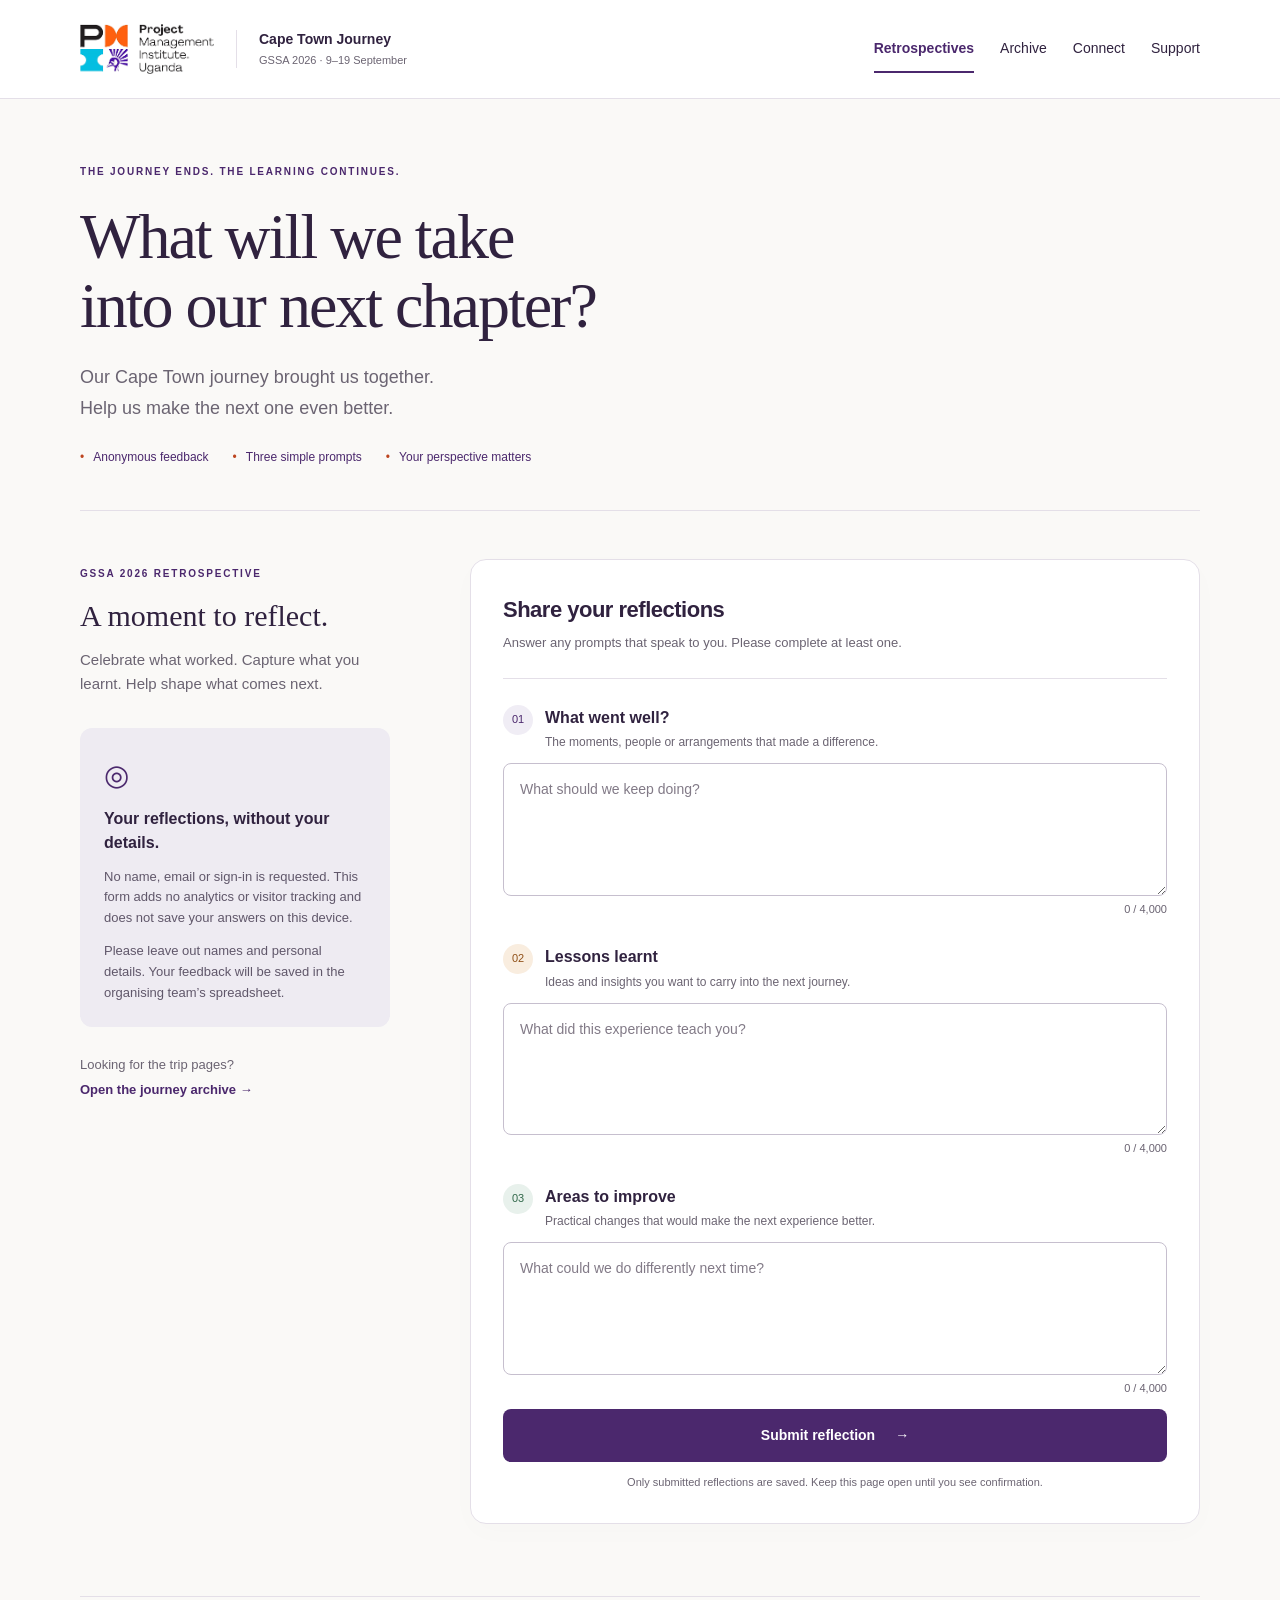
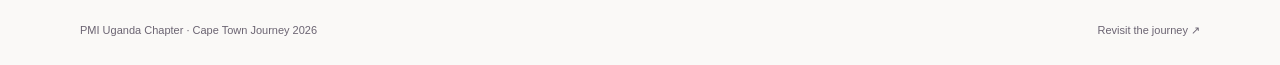
==== commit cf9ea9c6: "Add anonymous retrospectives and archive completed journey pages" ====
--- a/index.html
+++ b/index.html
@@ -1,799 +1,2 @@
-<!DOCTYPE html>
-<html lang="en">
-<head>
-<meta charset="utf-8" />
-<meta name="viewport" content="width=device-width, initial-scale=1" />
-<title>PMI Uganda · Cape Town Journey 2026 — Excursions & Registration</title>
-<meta name="description" content="Register your interest and explore the excursion album for the PMI Uganda GSSA 2026 Cape Town Journey." />
-<meta name="theme-color" content="#3A1A6B" />
-<meta name="apple-mobile-web-app-capable" content="yes" />
-<meta name="apple-mobile-web-app-status-bar-style" content="black-translucent" />
-<link rel="manifest" href="manifest.webmanifest" />
-<link rel="icon" type="image/png" href="app-icon.png" />
-<link rel="apple-touch-icon" href="app-icon.png" />
-<style>
-:root{
-  --orange:#F04E23; --orange-2:#FF7A2F; --purple:#3A1A6B; --purple-2:#241344;
-  --ink:#1a1230; --muted:#6a6480; --line:#e9e4f2; --bg:#faf8ff; --white:#fff;
-  --radius:18px; --shadow:0 18px 46px rgba(36,19,68,.14);
-}
-*{box-sizing:border-box}
-html{scroll-behavior:smooth}
-body{margin:0;font-family:'Segoe UI',system-ui,-apple-system,Arial,sans-serif;color:var(--ink);background:var(--bg);line-height:1.55}
-img{display:block;max-width:100%}
-a{color:inherit}
-.wrap{max-width:1160px;margin:0 auto;padding:0 20px}
-
-/* header */
-header{position:sticky;top:0;z-index:40;background:rgba(255,255,255,.92);backdrop-filter:blur(10px);border-bottom:1px solid var(--line)}
-.nav{display:flex;align-items:center;justify-content:space-between;height:66px}
-.brand{display:flex;align-items:center;gap:12px;font-weight:800}
-.logo{width:40px;height:40px;border-radius:11px;background:linear-gradient(135deg,var(--orange),var(--orange-2));color:#fff;display:grid;place-items:center;font-weight:900;letter-spacing:.5px;font-size:15px}
-.brand-logo{width:146px;height:auto;object-fit:contain}
-.brand small{display:block;font-weight:600;color:var(--muted);font-size:11.5px;letter-spacing:.3px}
-.nav a.cta{background:linear-gradient(135deg,var(--orange),var(--orange-2));color:#fff;text-decoration:none;padding:10px 18px;border-radius:30px;font-weight:700;font-size:14px;box-shadow:0 10px 24px rgba(240,78,35,.32)}
-.nav .links{display:flex;gap:22px;align-items:center}
-.nav .links a{text-decoration:none;color:var(--ink);font-weight:600;font-size:14px}
-.nav .links a:hover{color:var(--orange)}
-.nav .links .support-link{display:inline-flex;align-items:center;gap:6px}
-.menu-toggle{display:none;border:1px solid var(--line);background:#fff;color:var(--purple);border-radius:11px;width:44px;height:44px;font-size:23px;cursor:pointer}
-.install-action{border:1px solid var(--purple);background:#fff;color:var(--purple);padding:9px 13px;border-radius:22px;font:700 13px inherit;cursor:pointer;white-space:nowrap}
-@media(max-width:840px){
-  .nav{height:62px}.brand-logo{width:118px}.brand>div:last-child{display:none}.menu-toggle{display:grid;place-items:center}
-  .nav .links{display:none;position:absolute;top:62px;left:0;right:0;background:rgba(255,255,255,.98);border-bottom:1px solid var(--line);padding:12px 20px 18px;box-shadow:0 16px 30px rgba(36,19,68,.12);grid-template-columns:1fr 1fr;gap:8px}
-  .nav .links.open{display:grid}.nav .links a,.nav .links .install-action{display:flex;align-items:center;justify-content:center;min-height:44px;border:1px solid var(--line);border-radius:12px;padding:9px;text-align:center}
-  .nav .links .cta{grid-column:1/-1}.nav a.cta{padding:9px 14px}
-}
-
-/* hero */
-.hero{position:relative;color:#fff;overflow:hidden}
-.hero .bg{position:absolute;inset:0;background-size:cover;background-position:center;transform:scale(1.03)}
-.hero .veil{position:absolute;inset:0;background:linear-gradient(120deg,rgba(36,19,68,.92),rgba(58,26,107,.72) 45%,rgba(240,78,35,.55))}
-.hero .inner{position:relative;padding:88px 0 96px}
-.tagpill{display:inline-flex;align-items:center;gap:8px;background:rgba(255,255,255,.16);border:1px solid rgba(255,255,255,.28);padding:7px 15px;border-radius:30px;font-size:13px;font-weight:600;letter-spacing:.3px}
-.hero h1{font-size:clamp(32px,5.2vw,58px);line-height:1.05;margin:18px 0 12px;font-weight:900;letter-spacing:-.5px}
-.hero p.lead{font-size:clamp(16px,2vw,20px);max-width:640px;color:#f0e9ff;margin:0 0 26px}
-.hero .btns{display:flex;gap:14px;flex-wrap:wrap}
-.btn{border:none;cursor:pointer;text-decoration:none;font-weight:800;font-size:15px;padding:15px 26px;border-radius:32px;display:inline-flex;align-items:center;gap:9px}
-.btn.primary{background:linear-gradient(135deg,var(--orange),var(--orange-2));color:#fff;box-shadow:0 14px 30px rgba(240,78,35,.4)}
-.btn.ghost{background:rgba(255,255,255,.12);color:#fff;border:1px solid rgba(255,255,255,.34)}
-.hero .facts{display:flex;gap:28px;margin-top:34px;flex-wrap:wrap}
-.hero .facts div{border-left:2px solid rgba(255,255,255,.4);padding-left:14px}
-.hero .facts b{display:block;font-size:22px;font-weight:900}
-.hero .facts span{font-size:12.5px;color:#e6ddff;letter-spacing:.4px;text-transform:uppercase}
-
-/* sections */
-section.block{padding:66px 0}
-.eyebrow{color:var(--orange);font-weight:800;letter-spacing:1.4px;text-transform:uppercase;font-size:12.5px}
-.h2{font-size:clamp(26px,3.4vw,38px);font-weight:900;margin:8px 0 10px;letter-spacing:-.4px}
-.sub{color:var(--muted);max-width:660px;font-size:16px}
-
-/* dated itinerary */
-.schedule{margin-top:38px;display:grid;gap:42px}
-.album-tools{margin-top:30px;background:#fff;border:1px solid var(--line);border-radius:18px;padding:16px;display:flex;gap:14px;align-items:center;flex-wrap:wrap;box-shadow:0 8px 24px rgba(36,19,68,.06)}
-.searchbox{position:relative;flex:1 1 280px}.searchbox span{position:absolute;left:14px;top:50%;transform:translateY(-50%);color:var(--muted)}
-.searchbox input{width:100%;border:1.5px solid var(--line);border-radius:12px;padding:12px 14px 12px 42px;font:inherit;color:var(--ink);background:#fdfcff}.searchbox input:focus{outline:none;border-color:var(--orange);box-shadow:0 0 0 4px rgba(240,78,35,.1)}
-.filters{display:flex;gap:8px;flex-wrap:wrap}.filter-btn{border:1px solid var(--line);background:#fff;color:var(--muted);padding:9px 14px;border-radius:22px;font:700 13px inherit;cursor:pointer}.filter-btn:hover,.filter-btn.active{background:var(--purple);border-color:var(--purple);color:#fff}
-.result-count{font-size:13px;color:var(--muted);font-weight:700;margin-left:auto}
-.day-group.hidden,.card.hidden{display:none}.empty-state{display:none;text-align:center;background:#fff;border:1px dashed #bcb0d3;border-radius:16px;padding:28px;color:var(--muted)}.empty-state.show{display:block}
-.day-head{display:flex;align-items:center;gap:16px;margin-bottom:18px}
-.day-date{min-width:76px;background:var(--purple);color:#fff;border-radius:16px;padding:10px 12px;text-align:center;box-shadow:0 10px 24px rgba(58,26,107,.2)}
-.day-date b{font-size:25px;line-height:1;display:block}.day-date span{font-size:11px;letter-spacing:1px;text-transform:uppercase}
-.day-head h3{font-size:22px;margin:0}.day-head p{margin:2px 0 0;color:var(--muted);font-size:14px}
-.conference-break{border:1px dashed #bcb0d3;background:#f5f1fc;border-radius:16px;padding:16px 20px;color:var(--purple);font-weight:700}
-.grid{display:grid;grid-template-columns:repeat(3,1fr);gap:22px}
-@media(max-width:900px){.grid{grid-template-columns:repeat(2,1fr)}}
-@media(max-width:600px){.grid{grid-template-columns:1fr}}
-.card{background:var(--white);border:1px solid var(--line);border-radius:var(--radius);overflow:hidden;box-shadow:0 8px 26px rgba(36,19,68,.07);transition:transform .25s, box-shadow .25s;display:flex;flex-direction:column}
-.card:hover{transform:translateY(-6px);box-shadow:var(--shadow)}
-.card{cursor:pointer}
-.card:focus-visible{outline:3px solid var(--orange);outline-offset:3px}
-.card .ph{position:relative;aspect-ratio:4/3;background:#ece7f6;overflow:hidden}
-.card .ph img{width:100%;height:100%;object-fit:cover;transition:transform .5s}
-.card:hover .ph img{transform:scale(1.06)}
-.badge{position:absolute;top:12px;left:12px;background:linear-gradient(135deg,var(--orange),var(--orange-2));color:#fff;font-size:11.5px;font-weight:800;padding:6px 12px;border-radius:20px;letter-spacing:.4px;box-shadow:0 6px 16px rgba(240,78,35,.4)}
-.badge.soon{background:rgba(36,19,68,.82)}
-.rate-banner{position:absolute;left:0;right:0;bottom:0;z-index:2;display:flex;justify-content:center;gap:12px;flex-wrap:wrap;background:linear-gradient(90deg,rgba(36,19,68,.96),rgba(58,26,107,.94));color:#fff;padding:10px 12px;font-size:12px;font-weight:800;letter-spacing:.15px}
-.rate-banner{justify-content:flex-end;text-align:right;font-variant-numeric:tabular-nums}.rate-banner span+span{border-left:1px solid rgba(255,255,255,.35);padding-left:12px}
-.card .body{padding:18px 18px 20px;display:flex;flex-direction:column;gap:8px;flex:1}
-.card h3{margin:0;font-size:18px;font-weight:800}
-.card .tag{color:var(--orange);font-weight:700;font-size:12px;letter-spacing:.5px;text-transform:uppercase}
-.card p{margin:0;color:var(--muted);font-size:14px}
-.card-facts{display:flex;gap:7px;flex-wrap:wrap;margin-top:4px}.mini-chip{background:#f5f1fc;color:var(--purple);border-radius:20px;padding:5px 9px;font-size:11px;font-weight:800}
-.group-callout,.optional-callout{margin-top:4px;border-radius:10px;padding:9px 11px;font-size:12px;font-weight:800}.group-callout{background:linear-gradient(110deg,rgba(240,78,35,.1),rgba(255,122,47,.06));color:#9e3417}.optional-callout{background:#f5f1fc;color:var(--purple)}.group-callout span,.optional-callout span{display:block;color:var(--muted);font-weight:700;margin-top:3px}
-.card .foot{margin-top:auto;padding-top:12px;display:flex;align-items:center;justify-content:space-between}
-.selbtn{border:1.5px solid var(--orange);background:#fff;color:var(--orange);font-weight:800;font-size:13px;padding:9px 16px;border-radius:24px;cursor:pointer;transition:.2s}
-.selbtn:hover{background:var(--orange);color:#fff}
-.selbtn.soon{border-color:var(--line);color:var(--muted);background:#f6f4fb}
-.selbtn.active{background:var(--orange);color:#fff}
-.details-btn{border:0;background:transparent;color:var(--purple);font-weight:800;font-size:13px;padding:9px 4px;cursor:pointer}.details-btn:hover{text-decoration:underline}
-.card.selected{border-color:var(--orange);box-shadow:0 10px 30px rgba(240,78,35,.18)}
-.rate-note{margin-top:24px;padding:14px 18px;border-left:4px solid var(--orange);background:#fff;border-radius:8px;color:var(--muted);font-size:13px}
-
-/* form */
-.formwrap{margin-top:36px;display:grid;grid-template-columns:1.05fr .95fr;gap:30px;align-items:start}
-@media(max-width:860px){.formwrap{grid-template-columns:1fr}}
-.panel{background:#fff;border:1px solid var(--line);border-radius:22px;box-shadow:var(--shadow);padding:30px}
-.field{margin-bottom:16px}
-.field label{display:block;font-weight:700;font-size:13.5px;margin-bottom:6px}
-.field .req{color:var(--orange)}
-.field input,.field select,.field textarea{width:100%;padding:13px 14px;border:1.5px solid var(--line);border-radius:12px;font-size:15px;font-family:inherit;background:#fdfcff;transition:.15s}
-.field input:focus,.field select:focus,.field textarea:focus{outline:none;border-color:var(--orange);box-shadow:0 0 0 4px rgba(240,78,35,.12)}
-.row2{display:grid;grid-template-columns:1fr 1fr;gap:14px}
-@media(max-width:520px){.row2{grid-template-columns:1fr}}
-.submit{width:100%;margin-top:8px;background:linear-gradient(135deg,var(--orange),var(--orange-2));color:#fff;border:none;padding:16px;border-radius:14px;font-size:16px;font-weight:800;cursor:pointer;box-shadow:0 14px 30px rgba(240,78,35,.34)}
-.submit:disabled{opacity:.6;cursor:default}
-.formnote{font-size:12.5px;color:var(--muted);margin-top:12px;text-align:center}
-.msg{display:none;padding:14px 16px;border-radius:12px;font-weight:600;font-size:14px;margin-bottom:6px}
-.msg.ok{display:block;background:#e9f9ee;color:#1c7a3e;border:1px solid #bfe9cd}
-.msg.err{display:block;background:#fdeaea;color:#b3261e;border:1px solid #f3c9c6}
-.side h3{font-size:19px;margin:0 0 10px}
-.side ul{list-style:none;padding:0;margin:0}
-.side li{display:flex;gap:12px;padding:12px 0;border-bottom:1px dashed var(--line);font-size:14.5px;color:#443c5e}
-.side li b{color:var(--ink)}
-.dot{flex:0 0 auto;width:34px;height:34px;border-radius:10px;background:linear-gradient(135deg,rgba(240,78,35,.14),rgba(58,26,107,.12));display:grid;place-items:center;color:var(--orange);font-weight:900}
-.selected-pill{display:inline-flex;align-items:center;gap:8px;background:rgba(240,78,35,.1);color:var(--orange);font-weight:800;padding:8px 14px;border-radius:20px;font-size:13px;margin-top:8px}
-.selection-panel{border:1.5px solid var(--line);border-radius:14px;background:#fdfcff;overflow:hidden}.selection-empty{padding:18px;color:var(--muted);font-size:14px}.selection-row{display:grid;grid-template-columns:1fr auto;gap:12px;align-items:center;padding:13px 15px;border-bottom:1px solid var(--line)}.selection-row:last-child{border-bottom:0}.selection-row b{display:block;font-size:13px}.selection-row small{color:var(--muted)}.remove-activity{border:0;background:#fff1eb;color:#a53516;border-radius:18px;padding:6px 10px;font-weight:800;cursor:pointer}
-.selection-totals{display:grid;grid-template-columns:repeat(3,1fr);gap:8px;margin-top:12px}.selection-total{background:#f5f1fc;border-radius:11px;padding:10px;text-align:center}.selection-total.optional{background:#fff1eb}.selection-total.optional b{color:#a53516}.selection-total b{display:block;color:var(--purple);font-size:15px}.selection-total span{font-size:10px;text-transform:uppercase;color:var(--muted);font-weight:800}
-.trip-bar{position:fixed;left:50%;bottom:18px;transform:translateX(-50%) translateY(140%);z-index:70;width:min(760px,calc(100vw - 28px));background:var(--purple-2);color:#fff;border-radius:18px;padding:12px 14px 12px 18px;display:flex;align-items:center;justify-content:space-between;gap:14px;box-shadow:0 18px 50px rgba(15,8,32,.35);transition:transform .3s}.trip-bar.show{transform:translateX(-50%) translateY(0)}.trip-bar-copy{font-size:13px}.trip-bar-copy b{font-size:15px}.trip-bar .btn{padding:10px 16px;font-size:13px;white-space:nowrap}
-@media(max-width:600px){.selection-totals{grid-template-columns:1fr}.trip-bar{align-items:flex-start}.trip-bar-copy span{display:block}.trip-bar .btn{padding:9px 12px}}
-
-/* support contacts */
-.support-block{background:linear-gradient(180deg,#fff 0%,#f7f3fc 100%);border-top:1px solid var(--line)}
-.support-head{display:flex;align-items:end;justify-content:space-between;gap:24px}
-.support-hint{display:inline-flex;align-items:center;gap:8px;flex:0 0 auto;background:#fff;border:1px solid var(--line);border-radius:24px;padding:9px 14px;color:var(--purple);font-size:12px;font-weight:800;box-shadow:0 8px 20px rgba(36,19,68,.07)}
-.support-grid{display:grid;grid-template-columns:repeat(5,minmax(0,1fr));gap:16px;margin-top:32px}
-.support-card{position:relative;display:flex;flex-direction:column;align-items:center;min-height:260px;padding:24px 16px 18px;background:#fff;border:1px solid var(--line);border-radius:18px;text-align:center;text-decoration:none;box-shadow:0 8px 26px rgba(36,19,68,.07);transition:transform .22s,box-shadow .22s,border-color .22s}
-.support-card:hover{transform:translateY(-5px);border-color:rgba(240,78,35,.45);box-shadow:var(--shadow)}
-.support-card:focus-visible{outline:3px solid var(--orange);outline-offset:3px}
-.profile-thumb{width:92px;height:92px;border-radius:50%;overflow:hidden;display:grid;place-items:center;background:linear-gradient(135deg,var(--purple),var(--orange));color:#fff;font-size:26px;font-weight:900;letter-spacing:.5px;border:4px solid #fff;box-shadow:0 0 0 2px var(--line),0 12px 28px rgba(36,19,68,.18)}
-.profile-thumb img{width:100%;height:100%;object-fit:cover}
-.support-card h3{margin:16px 0 4px;font-size:16px;line-height:1.25}
-.support-role{min-height:38px;color:var(--muted);font-size:12.5px;font-weight:700;line-height:1.35}
-.support-phone{margin-top:auto;padding-top:15px;color:var(--purple);font-size:12px;font-weight:800}
-.whatsapp-action{display:inline-flex;align-items:center;gap:7px;margin-top:10px;padding:8px 12px;border-radius:20px;background:#fff1eb;color:#a53516;font-size:12px;font-weight:900}
-@media(max-width:980px){.support-grid{grid-template-columns:repeat(3,1fr)}}
-@media(max-width:680px){.support-head{align-items:flex-start;flex-direction:column}.support-grid{grid-template-columns:repeat(2,1fr)}}
-@media(max-width:440px){.support-grid{grid-template-columns:1fr}.support-card{min-height:0}.support-role{min-height:0}}
-
-/* connect directory */
-.connect-block{background:linear-gradient(145deg,#241344 0%,#3a1a6b 58%,#5a267c 100%);color:#fff}
-.connect-block .eyebrow{color:#ff9a72}.connect-block .sub{color:#ddd3ef}
-.connect-layout{display:grid;grid-template-columns:360px 1fr;gap:28px;align-items:start;margin-top:32px}
-.connect-form{background:#fff;color:var(--ink);border-radius:20px;padding:24px;box-shadow:0 20px 50px rgba(12,5,28,.3)}
-.connect-form h3{margin:0 0 6px}.connect-form p{margin:0 0 18px;color:var(--muted);font-size:13px}
-.connect-form .submit{margin-top:0}.connect-msg{min-height:20px;margin-top:12px;font-size:13px;font-weight:700}.connect-msg.ok{color:#1c7a3e}.connect-msg.err{color:#b3261e}
-.connect-head{display:flex;align-items:center;justify-content:space-between;gap:16px;margin-bottom:16px}.connect-count{display:inline-flex;align-items:center;gap:7px;background:rgba(255,255,255,.12);border:1px solid rgba(255,255,255,.2);padding:8px 13px;border-radius:22px;font-weight:800;font-size:13px;white-space:nowrap}
-.connect-grid{display:grid;grid-template-columns:repeat(2,minmax(0,1fr));gap:14px}
-.connect-card{display:flex;gap:14px;align-items:center;background:#fff;color:var(--ink);border-radius:16px;padding:16px;text-decoration:none;min-width:0;transition:transform .2s,box-shadow .2s}
-.connect-card:hover{transform:translateY(-3px);box-shadow:0 14px 30px rgba(8,3,20,.28)}.connect-avatar{flex:0 0 60px;width:60px;height:60px;border-radius:14px;overflow:hidden;display:grid;place-items:center;background:linear-gradient(135deg,var(--orange),var(--purple));color:#fff;font-size:20px;font-weight:900}.connect-avatar img{width:100%;height:100%;object-fit:cover}
-.connect-card-copy{min-width:0}.connect-card h3{font-size:15px;margin:0 0 3px;white-space:nowrap;overflow:hidden;text-overflow:ellipsis}.connect-card p{font-size:12px;color:var(--muted);margin:0;display:-webkit-box;-webkit-line-clamp:2;-webkit-box-orient:vertical;overflow:hidden}.linkedin-label{display:block;color:#0a66c2;font-size:11px;font-weight:900;margin-top:6px}.connect-empty{border:1px dashed rgba(255,255,255,.32);border-radius:16px;padding:28px;color:#ddd3ef;text-align:center;grid-column:1/-1}
-@media(max-width:900px){.connect-layout{grid-template-columns:1fr}.connect-form{max-width:620px}.connect-grid{grid-template-columns:repeat(2,minmax(0,1fr))}}
-@media(max-width:600px){.connect-grid{grid-template-columns:1fr}.connect-head{align-items:flex-start;flex-direction:column}}
-
-/* footer */
-footer{background:var(--purple-2);color:#d9cff2;padding:44px 0 30px;margin-top:20px}
-footer .cols{display:flex;justify-content:space-between;gap:30px;flex-wrap:wrap}
-footer .brand2{font-weight:900;color:#fff;font-size:18px;display:flex;gap:10px;align-items:center}
-footer small{color:#a99ccb}
-footer a{color:#e6ddff;text-decoration:none}
-
-/* activity details modal */
-.detail-modal{position:fixed;inset:0;background:rgba(15,8,32,.86);display:none;place-items:center;z-index:90;padding:18px}
-.detail-modal.open{display:grid}
-.detail-dialog{width:min(760px,96vw);max-height:92vh;overflow:auto;background:#fff;border-radius:22px;box-shadow:0 30px 80px rgba(0,0,0,.55);position:relative}
-.detail-dialog .modal-rate{position:sticky;top:0;z-index:3;background:linear-gradient(100deg,var(--orange),var(--orange-2));color:#fff;padding:14px 56px 14px 20px;display:flex;gap:18px;flex-wrap:wrap;font-weight:900}
-.detail-dialog .x{position:absolute;right:14px;top:6px;z-index:5;color:#fff;font-size:32px;cursor:pointer;background:none;border:none}
-.detail-hero{width:100%;height:270px;object-fit:cover}.detail-copy{padding:24px 26px 28px}
-.detail-kicker{color:var(--orange);font-size:12px;text-transform:uppercase;letter-spacing:1px;font-weight:800}.detail-copy h2{font-size:28px;line-height:1.15;margin:6px 0 14px}.detail-copy p{color:var(--muted)}
-.detail-intro{font-size:16px;line-height:1.7}.detail-section{border-top:1px solid var(--line);padding-top:18px;margin-top:18px}.detail-section h3{font-size:16px;margin:0 0 10px}.highlight-list{display:flex;gap:8px;flex-wrap:wrap}.highlight-chip{background:#f5f1fc;color:var(--purple);padding:7px 11px;border-radius:20px;font-size:12px;font-weight:800}
-.itinerary-list{display:grid;gap:0}.itinerary-stop{position:relative;padding:0 0 18px 28px;color:var(--muted);font-size:14px}.itinerary-stop:before{content:'';position:absolute;left:5px;top:5px;width:10px;height:10px;border-radius:50%;background:var(--orange);box-shadow:0 0 0 4px rgba(240,78,35,.13)}.itinerary-stop:not(:last-child):after{content:'';position:absolute;left:9px;top:17px;bottom:2px;width:2px;background:var(--line)}
-.why-box{background:linear-gradient(135deg,var(--purple),var(--purple-2));color:#fff;border-radius:14px;padding:17px 18px;margin-top:18px}.why-box b{display:block;color:#ffb18c;margin-bottom:5px}.why-box span{font-size:14px}.practical-grid{display:grid;grid-template-columns:repeat(2,1fr);gap:10px}.practical-item{border:1px solid var(--line);border-radius:12px;padding:11px}.practical-item b{font-size:12px;display:block;color:var(--purple)}.practical-item span{font-size:13px;color:var(--muted)}
-.group-ribbon{display:inline-flex;align-items:center;gap:7px;background:#fff1eb;color:#a53516;padding:7px 11px;border-radius:20px;font-size:12px;font-weight:900;margin-bottom:12px}
-.history-box{background:#f5f1fc;border-radius:14px;padding:16px 18px;margin:18px 0}.history-box b{display:block;color:var(--purple);margin-bottom:5px}.source-link{color:var(--orange);font-weight:800;text-decoration:none}.modal-actions{display:flex;gap:12px;flex-wrap:wrap;margin-top:20px}
-@media(max-width:560px){.brand-logo{width:116px}.brand>div:last-child{display:none}.detail-hero{height:210px}.detail-copy{padding:20px}.detail-dialog .modal-rate{gap:9px;font-size:13px}.rate-banner{gap:8px}.rate-banner span+span{padding-left:8px}.practical-grid{grid-template-columns:1fr}.album-tools{align-items:stretch}.result-count{width:100%;margin-left:0}}
-
-/* admin */
-#admin{display:none;padding:40px 0}
-#admin.show{display:block}
-.adminbar{display:flex;gap:12px;flex-wrap:wrap;align-items:center;margin:16px 0}
-.adminbar button{border:1.5px solid var(--purple);background:#fff;color:var(--purple);font-weight:700;padding:10px 16px;border-radius:10px;cursor:pointer}
-table{width:100%;border-collapse:collapse;font-size:13px;background:#fff;border-radius:12px;overflow:hidden}
-th,td{padding:10px 12px;border-bottom:1px solid var(--line);text-align:left}
-th{background:#f3effb;font-size:12px;text-transform:uppercase;letter-spacing:.4px}
-</style>
-</head>
-<body>
-<header>
-  <div class="wrap nav">
-    <div class="brand">
-      <img class="brand-logo" src="PMI-Logo-Uganda.png" alt="PMI Uganda Chapter logo" />
-      <div>PMI Uganda <small>Cape Town Journey · GSSA 2026</small></div>
-    </div>
-    <button class="menu-toggle" id="menuToggle" type="button" aria-expanded="false" aria-controls="mainNav" aria-label="Open navigation">&#9776;</button>
-    <nav class="links" id="mainNav" aria-label="Main navigation">
-      <a href="#photos">Upload photos</a>
-      <a href="#album">Excursions</a>
-      <a href="https://events.pmi.org/flow/pmi/gsscapetown26/sessions/page/sessions?tab.all=1771429223221001tuq6" target="_blank" rel="noopener noreferrer">Sessions &nearr;</a>
-      <a href="#connect">Connect</a>
-      <a href="#register">Register</a>
-      <a href="#support" class="support-link" aria-label="Contact trip support">Support</a>
-      <button class="install-action" id="installApp" type="button">Install app</button>
-      <a href="#register" class="cta">Join the journey</a>
-    </nav>
-  </div>
-</header>
-
-<!-- HERO -->
-<section class="hero">
-  <div class="bg" id="heroBg"></div>
-  <div class="veil"></div>
-  <div class="wrap inner">
-    <span class="tagpill">🇺🇬 → 🇿🇦 &nbsp;PMI Uganda Chapter · 9–19 September 2026</span>
-    <h1>The PMI Uganda<br/>Cape Town Journey</h1>
-    <p class="lead">Register your interest to join fellow Ugandan project professionals for an unforgettable experience at the foot of Table Mountain — then explore the excursion album below.</p>
-    <div class="btns">
-      <a href="#register" class="btn primary">Register your interest →</a>
-      <a href="#album" class="btn ghost">Browse excursions</a>
-    </div>
-    <div class="facts">
-      <div><b>9–19 Sep</b><span>Journey dates</span></div>
-      <div><b>Cape Town</b><span>Destination</span></div>
-      <div><b>Sept 2026</b><span>Travel window</span></div>
-    </div>
-  </div>
-</section>
-
-<!-- ALBUM -->
-<section class="block" id="album">
-  <div class="wrap">
-    <span class="eyebrow">Your dated excursion itinerary</span>
-    <div class="h2">Tap an activity. Discover its story.</div>
-    <p class="sub">Experiences are grouped by travel date around PMI Global Summit Series Cape Town, 14–15 September 2026. Search, filter and tap any activity for the complete experience, practical information and assigned per-person rate.</p>
-    <div class="album-tools" aria-label="Excursion filters">
-      <label class="searchbox"><span aria-hidden="true">⌕</span><input id="activitySearch" type="search" placeholder="Search places, activities or experiences…" aria-label="Search excursions" /></label>
-      <div class="filters" role="group" aria-label="Filter excursions">
-        <button class="filter-btn active" type="button" data-filter="all">All</button>
-        <button class="filter-btn" type="button" data-filter="paid">Excursions</button>
-        <button class="filter-btn" type="button" data-filter="included">Arrival days</button>
-        <button class="filter-btn" type="button" data-filter="group">Group activity</button>
-      </div>
-      <span class="result-count" id="resultCount" aria-live="polite"></span>
-    </div>
-    <div class="schedule" id="albumGrid"></div>
-    <div class="empty-state" id="emptyState">No excursions match that search. Try a different place or clear the filter.</div>
-    <div class="rate-note"><b>Rate guide:</b> ZAR and USD are the assigned per-person rates in the PMI Uganda excursion brief. UGX is an indicative conversion using USD 1 ≈ UGX 3,600; bank and card rates may differ. Inclusions and practical notes are shown in each activity’s details.</div>
-  </div>
-</section>
-
-<!-- REGISTER -->
-<section class="block" id="register" style="background:linear-gradient(180deg,#fff, #f4f0ff)">
-  <div class="wrap">
-    <span class="eyebrow">Reserve your place</span>
-    <div class="h2">Register your interest</div>
-    <p class="sub">Fill in your details and we'll keep you updated on the Cape Town journey — itinerary, costs, and confirmation steps. Your information is used only for PMI Uganda trip coordination.</p>
-
-    <div class="formwrap">
-      <div class="panel">
-        <div class="msg" id="msg"></div>
-        <form id="regForm" novalidate>
-          <div class="row2">
-            <div class="field">
-              <label>Full name <span class="req">*</span></label>
-              <input name="full_name" required placeholder="e.g. Full Name" />
-            </div>
-            <div class="field">
-              <label>Email <span class="req">*</span></label>
-              <input name="email" type="email" required placeholder="you@email.com" />
-            </div>
-          </div>
-          <div class="row2">
-            <div class="field">
-              <label>WhatsApp / Phone <span class="req">*</span></label>
-              <input name="whatsapp" required placeholder="+256 7xx xxx xxx" />
-            </div>
-            <div class="field">
-              <label>PMI Membership ID</label>
-              <input name="pmi_id" placeholder="e.g. 1234567 (optional)" />
-            </div>
-          </div>
-          <div class="row2">
-            <div class="field">
-              <label>Chapter / City</label>
-              <input name="chapter" value="PMI Uganda Chapter" />
-            </div>
-            <div class="field">
-              <label>Selected activities <span class="req">*</span></label>
-              <div class="selected-pill" id="selPill">★ 1 group activity selected</div>
-            </div>
-          </div>
-          <div class="field">
-            <label>Your Cape Town activity plan</label>
-            <div class="selection-panel" id="selectionPanel"></div>
-            <div class="selection-totals" id="selectionTotals"></div>
-          </div>
-          <div class="field">
-            <label>Anything else we should know? (optional)</label>
-            <textarea name="notes" rows="3" placeholder="Questions, group size, preferred dates…"></textarea>
-          </div>
-          <button type="submit" class="submit" id="submitBtn">Register my interest</button>
-          <div class="formnote">By registering you agree to be contacted by PMI Uganda about this trip. No spam.</div>
-        </form>
-      </div>
-
-      <aside class="side panel">
-        <h3>What happens next</h3>
-        <ul>
-          <li><span class="dot">1</span><div><b>We confirm your spot</b><br/><small>You'll get a welcome note within a few days.</small></div></li>
-          <li><span class="dot">2</span><div><b>Itinerary & costs</b><br/><small>Full excursion details and pricing shared with registrants first.</small></div></li>
-          <li><span class="dot">3</span><div><b>Secure your place</b><br/><small>Deposit and travel documents guidance to follow.</small></div></li>
-        </ul>
-        <div style="margin-top:14px;color:var(--muted);font-size:13px">Choose several activities from the album. Your combined cost is calculated before you register.</div>
-      </aside>
-    </div>
-  </div>
-</section>
-
-<!-- CONNECT -->
-<section class="block connect-block" id="connect" aria-labelledby="connectTitle">
-  <div class="wrap">
-    <span class="eyebrow">Meet the delegation</span>
-    <div class="connect-head">
-      <div>
-        <h2 class="h2" id="connectTitle">Connect before Cape Town</h2>
-        <p class="sub">Add your public LinkedIn profile so fellow delegates can recognise you and connect directly.</p>
-      </div>
-      <span class="connect-count" id="connectCount" aria-live="polite">0 people connecting</span>
-    </div>
-    <div class="connect-layout">
-      <form class="connect-form" id="connectForm">
-        <h3>Add your LinkedIn profile</h3>
-        <p>Paste your public profile link. We will create your card from the social metadata LinkedIn makes available.</p>
-        <div class="field">
-          <label for="linkedinUrl">LinkedIn profile URL <span class="req">*</span></label>
-          <input id="linkedinUrl" name="linkedin_url" type="url" inputmode="url" autocomplete="url" required placeholder="https://www.linkedin.com/in/your-name" />
-        </div>
-        <button class="submit" id="connectSubmit" type="submit">Generate my profile card</button>
-        <div class="connect-msg" id="connectMsg" role="status"></div>
-      </form>
-      <div class="connect-grid" id="connectGrid" aria-live="polite"></div>
-    </div>
-  </div>
-</section>
-
-<!-- SUPPORT -->
-<section class="block support-block" id="support" aria-labelledby="supportTitle">
-  <div class="wrap">
-    <div class="support-head">
-      <div>
-        <span class="eyebrow">Trip support</span>
-        <h2 class="h2" id="supportTitle">Need help? Message the team.</h2>
-        <p class="sub">Tap any profile to open a private WhatsApp chat with the right person for your question.</p>
-      </div>
-      <div class="support-hint" aria-hidden="true">WhatsApp opens on your device</div>
-    </div>
-
-    <div class="support-grid">
-      <a class="support-card" href="https://wa.me/256775935120" target="_blank" rel="noopener noreferrer" aria-label="Message Eng. Diana Nakabugo, Project Manager, on WhatsApp">
-        <span class="profile-thumb"><img src="Profile%20Pics/Eng.%20Diana%20Nakabugo.jpeg" alt="Eng. Diana Nakabugo" loading="lazy" /></span>
-        <h3>Eng. Diana Nakabugo</h3>
-        <span class="support-role">Project Manager</span>
-        <span class="support-phone">+256 775 935 120</span>
-        <span class="whatsapp-action">Chat on WhatsApp <span aria-hidden="true">&rarr;</span></span>
-      </a>
-
-      <a class="support-card" href="https://wa.me/256777293933" target="_blank" rel="noopener noreferrer" aria-label="Message Christopher Sabiti, Communications Lead, on WhatsApp">
-        <span class="profile-thumb"><img src="Profile%20Pics/Christopher%20Sabiti.png" alt="Christopher Sabiti" loading="lazy" /></span>
-        <h3>Christopher Sabiti</h3>
-        <span class="support-role">Communications Lead</span>
-        <span class="support-phone">+256 777 293 933</span>
-        <span class="whatsapp-action">Chat on WhatsApp <span aria-hidden="true">&rarr;</span></span>
-      </a>
-
-      <a class="support-card" href="https://wa.me/256774264528" target="_blank" rel="noopener noreferrer" aria-label="Message Shakirah Nakiyingi, Excursion GSSA26 Lead, on WhatsApp">
-        <span class="profile-thumb"><img src="Profile%20Pics/Shakirah%20Nakiyingi.jpeg" alt="Shakirah Nakiyingi" loading="lazy" /></span>
-        <h3>Shakirah Nakiyingi</h3>
-        <span class="support-role">Excursion GSSA26 Lead</span>
-        <span class="support-phone">+256 774 264 528</span>
-        <span class="whatsapp-action">Chat on WhatsApp <span aria-hidden="true">&rarr;</span></span>
-      </a>
-
-      <a class="support-card" href="https://wa.me/256782635445" target="_blank" rel="noopener noreferrer" aria-label="Message Rwamwiza Innocent, VP PMI-U, on WhatsApp">
-        <span class="profile-thumb"><img src="Profile%20Pics/Rwamwiza%20innocent.png" alt="Rwamwiza Innocent" loading="lazy" /></span>
-        <h3>Rwamwiza Innocent</h3>
-        <span class="support-role">VP PMI-U</span>
-        <span class="support-phone">+256 782 635 445</span>
-        <span class="whatsapp-action">Chat on WhatsApp <span aria-hidden="true">&rarr;</span></span>
-      </a>
-
-      <a class="support-card" href="https://wa.me/27822102763" target="_blank" rel="noopener noreferrer" aria-label="Message Semwano Chonya, Peku Peku Travel Lead, on WhatsApp">
-        <span class="profile-thumb"><img src="Profile%20Pics/Semwano%20Chonya.jpeg" alt="Semwano Chonya" loading="lazy" /></span>
-        <h3>Semwano Chonya</h3>
-        <span class="support-role">Peku Peku Travel Lead</span>
-        <span class="support-phone">+27 82 210 2763</span>
-        <span class="whatsapp-action">Chat on WhatsApp <span aria-hidden="true">&rarr;</span></span>
-      </a>
-    </div>
-  </div>
-</section>
-
-<!-- ADMIN -->
-<section id="admin" class="wrap">
-  <div class="h2" style="font-size:24px">Local registrations (this device)</div>
-  <p class="sub">Backup copy stored in this browser. Export to CSV for your records. Primary submissions go to your connected form endpoint.</p>
-  <div class="adminbar">
-    <button onclick="exportCSV()">⬇ Export CSV</button>
-    <button onclick="clearLocal()">Clear local copy</button>
-    <span id="adminCount" style="color:var(--muted);font-weight:600"></span>
-  </div>
-  <div style="overflow:auto"><table id="adminTable"></table></div>
-</section>
-
-<footer>
-  <div class="wrap cols">
-    <div>
-      <div class="brand2"><span class="logo" style="width:34px;height:34px;font-size:13px">PMI</span> PMI Uganda Chapter</div>
-      <small>Cape Town Journey · GSSA 2026<br/>Coordinated with Sabtech Online</small>
-    </div>
-    <div>
-      <small>Explore</small><br/>
-      <a href="#support">Contact support</a><br/>
-      <a href="#album">Excursions</a> &nbsp;·&nbsp; <a href="#register">Register</a>
-    </div>
-    <div>
-      <small>Photos: Wikimedia Commons contributors. 16 September: illustrated route diagram.<br/>© 2026 PMI Uganda Chapter. For member coordination only.</small>
-    </div>
-  </div>
-</footer>
-
-<div class="detail-modal" id="detailModal" role="dialog" aria-modal="true" aria-labelledby="detailTitle">
-  <div class="detail-dialog">
-    <div class="modal-rate" id="modalRate"></div>
-    <button class="x" type="button" aria-label="Close activity details" onclick="closeDetails()">×</button>
-    <img class="detail-hero" id="detailImg" src="" alt="" />
-    <div class="detail-copy">
-      <div class="group-ribbon" id="groupRibbon" hidden>● Group activity · Our top pick</div>
-      <span class="detail-kicker" id="detailMeta"></span>
-      <h2 id="detailTitle"></h2>
-      <p class="detail-intro" id="detailDesc"></p>
-      <div class="detail-section"><h3>Experience highlights</h3><div class="highlight-list" id="detailHighlights"></div></div>
-      <div class="detail-section" id="itinerarySection"><h3>How the experience unfolds</h3><div class="itinerary-list" id="detailItinerary"></div></div>
-      <div class="practical-grid detail-section" id="detailPractical"></div>
-      <div class="why-box" id="whyBox"><b>Why choose this?</b><span id="detailWhy"></span></div>
-      <div class="history-box"><b>Why this place matters</b><span id="detailHistory"></span></div>
-      <a class="source-link" id="detailSource" href="#" target="_blank" rel="noopener">Read the source ↗</a>
-      <div class="modal-actions"><button type="button" class="btn primary" id="selectExcursionBtn">Select this excursion →</button></div>
-    </div>
-  </div>
-</div>
-
-<div class="trip-bar" id="tripBar" aria-live="polite">
-  <div class="trip-bar-copy"><b id="tripBarCount">1 activity selected</b><span id="tripBarTotals"></span></div>
-  <a href="#register" class="btn primary">Review my trip →</a>
-</div>
-
-<script>
-/* ========================================================================
-   CONFIG — set your Formspree endpoint (or Google Apps Script URL) here.
-   Get one free at https://formspree.io  →  create form  →  copy the URL,
-   e.g. https://formspree.io/f/abcdwxyz  and paste below.
-   Until you set it, sign-ups are still saved locally (see #admin).
-   ======================================================================== */
-const CONFIG = {
-  FORM_ENDPOINT: "https://script.google.com/macros/s/AKfycbxz2yfHC5bt8V1lG4faZBQ6Y6kKNTo-iPiTM-BUgik5_mjNohBnfiwUE0cyy27fA9FR/exec",
-  ENDPOINT_TYPE: "gsheet"       // "formspree" | "gsheet"
-};
-
-/* ---- persistent navigation + installable app ---- */
-const menuToggle=document.getElementById('menuToggle'),mainNav=document.getElementById('mainNav');
-menuToggle.addEventListener('click',()=>{const open=mainNav.classList.toggle('open');menuToggle.setAttribute('aria-expanded',String(open));menuToggle.innerHTML=open?'&times;':'&#9776;';});
-mainNav.addEventListener('click',event=>{if(event.target.closest('a')&&innerWidth<=840){mainNav.classList.remove('open');menuToggle.setAttribute('aria-expanded','false');menuToggle.innerHTML='&#9776;';}});
-let installPrompt;
-window.addEventListener('beforeinstallprompt',event=>{event.preventDefault();installPrompt=event;});
-document.getElementById('installApp').addEventListener('click',async()=>{
-  if(installPrompt){installPrompt.prompt();await installPrompt.userChoice;installPrompt=null;return;}
-  alert(/iphone|ipad|ipod/i.test(navigator.userAgent)?'To install: tap Share, then Add to Home Screen.':'Use your browser menu and choose Install app or Add to Home screen.');
-});
-if('serviceWorker' in navigator)window.addEventListener('load',()=>navigator.serviceWorker.register('./sw.js').catch(()=>{}));
-
-/* ---- LinkedIn connect directory ---- */
-const CONNECT_KEY='gssa2026_connections';
-let connections=[];
-const cleanLinkedInUrl=value=>{
-  try{const url=new URL(value.trim());if(!/(^|\.)linkedin\.com$/i.test(url.hostname)||!/^\/in\//i.test(url.pathname))throw new Error();url.search='';url.hash='';return url.toString().replace(/\/$/,'');}catch(error){throw new Error('Please paste a public LinkedIn profile URL containing linkedin.com/in/.');}
-};
-const fallbackName=url=>decodeURIComponent(new URL(url).pathname.split('/').filter(Boolean).pop()||'LinkedIn member').replace(/[-_]+/g,' ').replace(/\b\w/g,c=>c.toUpperCase());
-const initials=name=>name.split(/\s+/).slice(0,2).map(part=>part[0]||'').join('').toUpperCase();
-const normaliseProfile=profile=>({url:String(profile.url||profile.linkedin_url||''),name:String(profile.name||'LinkedIn member'),image:String(profile.image||''),description:String(profile.description||'PMI GSSA Cape Town 2026 delegate')});
-function saveConnections(){localStorage.setItem(CONNECT_KEY,JSON.stringify(connections));}
-function renderConnections(){
-  connections=connections.filter((item,index,list)=>item.url&&list.findIndex(other=>other.url===item.url)===index).sort((a,b)=>a.name.localeCompare(b.name,undefined,{sensitivity:'base'}));
-  const grid=document.getElementById('connectGrid');grid.replaceChildren();
-  document.getElementById('connectCount').textContent=connections.length+' '+(connections.length===1?'person':'people')+' connecting';
-  if(!connections.length){const empty=document.createElement('div');empty.className='connect-empty';empty.textContent='Be the first delegate to add a LinkedIn profile.';grid.appendChild(empty);return;}
-  connections.forEach(profile=>{
-    const card=document.createElement('a');card.className='connect-card';card.href=profile.url;card.target='_blank';card.rel='noopener noreferrer';card.setAttribute('aria-label','Connect with '+profile.name+' on LinkedIn');
-    const avatar=document.createElement('span');avatar.className='connect-avatar';
-    if(profile.image){const image=document.createElement('img');image.src=profile.image;image.alt='';image.loading='lazy';image.referrerPolicy='no-referrer';image.addEventListener('error',()=>{avatar.replaceChildren(document.createTextNode(initials(profile.name)));});avatar.appendChild(image);}else avatar.textContent=initials(profile.name);
-    const copy=document.createElement('span');copy.className='connect-card-copy';const name=document.createElement('h3');name.textContent=profile.name;const desc=document.createElement('p');desc.textContent=profile.description;const label=document.createElement('span');label.className='linkedin-label';label.textContent='View LinkedIn profile';copy.append(name,desc,label);card.append(avatar,copy);grid.appendChild(card);
-  });
-}
-async function fetchConnections(){
-  connections=(JSON.parse(localStorage.getItem(CONNECT_KEY)||'[]')).map(normaliseProfile);renderConnections();
-  try{const response=await fetch(CONFIG.FORM_ENDPOINT+'?action=connections',{cache:'no-store'});const body=await response.json();if(Array.isArray(body.connections)){connections=body.connections.map(normaliseProfile).concat(connections);saveConnections();renderConnections();}}catch(error){}
-}
-async function linkedInMetadata(url){
-  const fallback={url,name:fallbackName(url),image:'',description:'PMI GSSA Cape Town 2026 delegate'};
-  try{const response=await fetch('https://api.microlink.io/?url='+encodeURIComponent(url));if(!response.ok)return fallback;const body=await response.json(),data=body.data||{};let name=String(data.title||'').replace(/\s*\|\s*LinkedIn.*$/i,'').trim();if(!name||/^(linkedin|sign up|log in|join linkedin)$/i.test(name))name=fallback.name;return {url,name,image:(data.image&&data.image.url)||'',description:data.description||fallback.description};}catch(error){return fallback;}
-}
-document.getElementById('connectForm').addEventListener('submit',async event=>{
-  event.preventDefault();const field=document.getElementById('linkedinUrl'),message=document.getElementById('connectMsg'),button=document.getElementById('connectSubmit');message.className='connect-msg';
-  let url;try{url=cleanLinkedInUrl(field.value);}catch(error){message.className='connect-msg err';message.textContent=error.message;return;}
-  button.disabled=true;button.textContent='Creating your card...';
-  const profile=await linkedInMetadata(url),existing=connections.findIndex(item=>item.url===url);if(existing>=0)connections[existing]=profile;else connections.push(profile);saveConnections();renderConnections();
-  try{await fetch(CONFIG.FORM_ENDPOINT,{method:'POST',mode:'no-cors',headers:{'Content-Type':'text/plain;charset=utf-8'},body:JSON.stringify({record_type:'connection',linkedin_url:profile.url,full_name:profile.name,thumbnail_url:profile.image,description:profile.description,submitted_at:new Date().toISOString()})});}catch(error){}
-  field.value='';button.disabled=false;button.textContent='Generate my profile card';message.className='connect-msg ok';message.textContent='Your profile is now in the Connect directory.';
-});
-fetchConnections();
-
-/* ---- Excursion album data (photos load live from Wikimedia Commons) ---- */
-function img(file, w){ if(/^https:\/\//.test(file)||file.startsWith('images/')) return file; return "https://commons.wikimedia.org/wiki/Special:FilePath/" + encodeURIComponent(file) + "?width=" + (w||1100); }
-const EXCURSIONS = [
-  {date:"2026-09-09",day:"Wednesday",theme:"The journey begins",t:"Arrival in Cape Town",tag:"Arrival",zar:0,usd:0,included:true,d:"Arrive in Cape Town and begin settling into the Mother City. This is an unhurried arrival day with no scheduled paid excursion.",history:"Cape Town’s identity has been shaped by Indigenous Khoekhoe heritage, centuries of ocean travel and the meeting of African, Asian and European cultures around Table Bay.",f:"Cape Town skyline with Table Mountain.jpg",source:"https://www.capetown.travel/heritage-sites-in-cape-town-and-surrounds/",sourceLabel:"Cape Town Tourism heritage guide"},
-  {date:"2026-09-10",day:"Thursday",theme:"Welcome to the Mother City",t:"Arrival & Orientation",tag:"Welcome day",zar:0,usd:0,included:true,d:"Meet your drivers, PMI South Africa volunteers and the Peku Peku Travel Services team, transfer to the hotel, check in and find your bearings.",history:"The city known as the Mother City grew between mountain and ocean. Its natural harbour made it a long-standing point of arrival, while its neighbourhoods preserve many layers of South African history.",f:"Cape Town Skyline of CBD at Dusk.jpg",source:"https://www.capetown.travel/neighbourhood/cape-town-cbd/",sourceLabel:"Cape Town Tourism — City Centre"},
-  {date:"2026-09-11",day:"Friday",theme:"History, City & Shopping",t:"Robben Island, City Exploration or Shopping",tag:"Flexible day",zar:660,usd:40,d:"Take the ferry to Robben Island, explore the inner city, browse cafés and local markets, shop, or spend the afternoon at the V&A Waterfront. Choose the Cape Town that suits your pace.",history:"Robben Island served as a prison, hospital and military base between the 17th and 20th centuries. Nelson Mandela spent 18 of his 27 prison years there; UNESCO inscribed the island in 1999 as a symbol of freedom overcoming oppression.",f:"Robben Island - Cape Town, South Africa (3883849594).jpg",source:"https://whc.unesco.org/en/list/916",sourceLabel:"UNESCO — Robben Island"},
-  {date:"2026-09-12",day:"Saturday",theme:"Cape Town From Every Angle",t:"Bus, Table Mountain, Canal & Aquarium",tag:"City discovery",zar:1460,usd:90,d:"Use the Hop-On Hop-Off Bus to reach celebrated city sights, head up Table Mountain, cruise the Waterfront canals, discover Two Oceans Aquarium or leave time for shopping.",history:"Table Mountain’s cableway opened on 4 October 1929 with a car carrying 19 passengers and a conductor. Down below, the V&A Waterfront grew from the working harbour whose first basin was begun by Prince Alfred in 1860.",f:"Table Mountain, Cape Town (P1050222).jpg",source:"https://www.tablemountain.net/about-us",sourceLabel:"Table Mountain Cableway history"},
-  {date:"2026-09-13",day:"Sunday",theme:"The Cape Peninsula",t:"Cape Point & Boulders Beach Full-Day Tour",tag:"Essential Cape",zar:1800,usd:110,d:"Leave the city for Cape Point and the Cape of Good Hope, travelling through coastal villages and spectacular scenery before meeting the African penguins at Boulders Beach.",history:"Bartolomeu Dias rounded the Cape in 1488, giving the peninsula a lasting place in seafaring history. The Boulders penguin colony was established in 1983 and is now one of the world’s rare land-based African penguin colonies.",f:"Sign of the Cape of Good Hope.jpg",source:"https://www.sanparks.org/parks/table-mountain/what-to-do/attractions/boulders-penguin-colony",sourceLabel:"SANParks — Boulders Penguin Colony",duration:"Full day",format:"Guided tour",highlights:["Cape Point","Cape of Good Hope","Boulders penguins","Coastal villages"]},
-  {"date": "2026-09-16", "day": "Wednesday", "theme": "Winelands to the Waves", "id": "SEP16_WEST_COAST", "t": "Winelands to the Waves", "tag": "Compulsory group activity", "zar": null, "usd": 120, "group": true, "compulsory": true, "d": "Depart at 09:00 AM for Spier Wine Farm, Tokara and Babylonstoren, then finish by the Atlantic at Happy Folks, Big Bay, with sunset views, dinner and two hours of gaming.", "history": "Spier brings wine and contemporary South African art together on a working farm. Tokara connects its winery gallery and sculpture gardens through its estate landscape. Babylonstoren’s productive garden draws inspiration from the historic Company’s Garden in Cape Town; its Healing Garden explores plant heritage. Happy Folks at Eden on the Bay completes the journey with ocean views and interactive games.", "f": "images/sep16-route.svg", "source": "SEPTEMBER-16-RESEARCH.md", "sourceLabel": "Venue research, rates and official sources", "duration": "Full day · departure 09:00 AM", "format": "Compulsory group package", "highlights": ["Wine tasting", "Paired wine tasting", "Juice tasting", "Entrance fees", "Water", "Dinner at Happy Folks", "2 hours of gaming at Happy Folks", "Babylonstoren: cake or juice instead of wine tasting"], "itinerary": ["09:00 AM — departure; meeting point to be shared by the team.", "1. Spier Wine Farm — wine, art and beautiful working-farm spaces.", "2. Tokara — wine, contemporary art, architecture and Winelands views.", "3. Babylonstoren — gardens, medicinal plants, Cape farming heritage and farm-to-table spaces. Choose cake or juice in place of wine tasting.", "4. Happy Folks | Big Bay — Atlantic sunset views, dinner, drinks, games, laughter and conversation. Dinner and two hours of gaming are included; additional drinks allowance to be confirmed."], "why": "From the Winelands to the waves, this is more than an excursion.", "note": "Existing allocation: US$120 per person, pending reconfirmation for this revised programme; ZAR base rate to be confirmed. Paid US$150? The team will contact you about a refund or top-up for optional extras, case by case. Segway is separately priced at R950 / US$60. Exact stop times, transport arrangements, tasting allocations and dinner/drinks allowance will be shared by the team. Wear comfortable garden-walking shoes and bring a layer for the coast."},
-  {"date": "2026-09-16", "day": "Wednesday", "theme": "Winelands to the Waves", "id": "SEP16_SEGWAY_WINE_TOUR", "t": "Segway Wine Tour", "tag": "Optional extra", "zar": 950, "usd": 60, "optional": true, "d": "Explore the Winelands on an optional Segway Wine Tour for R950 / US$60 per person. Add this experience separately to your group day.", "history": "Spier’s Segway tours travel through a working wine farm and vineyards. Its published R950 Farm & Vineyard Tour includes wine tasting; the operator asks guests to allow 2.5–3 hours overall.", "f": "images/sep16-route.svg", "source": "https://segwaytours.co.za/", "sourceLabel": "Segway Vineyard Tours · official tour details", "duration": "Group slot to be confirmed", "format": "Optional add-on", "highlights": ["R950 / US$60 per person", "Separate selection", "Group timing to be confirmed"], "itinerary": ["Confirm the group slot with the organising team.", "Attend the operator’s training and briefing.", "Take the Segway wine-farm tour and rejoin the group."], "why": "Explore vineyard landscapes from a different perspective during the Winelands day.", "note": "Organiser rate: R950 / US$60. Spier’s public R950 tour starts at 09:00, which overlaps our departure; a compatible group arrangement is still required. The published tour requires at least four guests. Spier lists riders over 10 and under 120 kg; not suitable during pregnancy. Participation is subject to operator confirmation. Previous US$150 payments are reconciled individually by the team."},
-  {date:"2026-09-17",day:"Thursday",theme:"Cape Town From Every Angle",t:"Bus, Table Mountain, Canal & Aquarium",tag:"Second departure",zar:1460,usd:90,d:"A second chance for later arrivals to use the Hop-On Hop-Off Bus, ascend Table Mountain, cruise the Waterfront canals, visit Two Oceans Aquarium or enjoy independent shopping.",history:"The Two Oceans Aquarium opened at the V&A Waterfront in 1995. Together with the century-old cableway and the historic harbour, it reveals Cape Town from summit, street, canal and underwater perspectives.",f:"Two Oceans Aquarium05.jpg",source:"https://www.aquarium.co.za/about",sourceLabel:"Two Oceans Aquarium — About"},
-  {date:"2026-09-18",day:"Friday",theme:"The Cape Peninsula",t:"Cape Point & Boulders Beach Full-Day Tour",tag:"Second departure",zar:1800,usd:110,d:"A second opportunity to journey through dramatic coastal scenery to Cape Point, the Cape of Good Hope and the African penguin colony at Boulders Beach.",history:"The Cape Peninsula’s protected fynbos is part of the extraordinarily biodiverse Cape Floral Region. At Boulders, boardwalks allow close views while helping protect an endangered penguin colony.",f:"African penguins Boulder Bay 1.jpg",source:"https://www.sanparks.org/parks/table-mountain/what-to-do/attractions/cape-of-good-hope-cape-point",sourceLabel:"SANParks — Cape Point",duration:"Full day",format:"Guided tour",highlights:["Cape Point","Cape of Good Hope","Boulders penguins","Coastal scenery"]},
-  {date:"2026-09-19",day:"Saturday",theme:"Last-Minute Cape Town",t:"Shop, Explore, Depart or Robben Island",tag:"Final day",zar:660,usd:40,d:"Depending on flight time, shop, return to the V&A Waterfront, explore the city or visit Robben Island before saying goodbye to Cape Town.",history:"The V&A Waterfront remains part of South Africa’s oldest working harbour. Its Clock Tower, completed in 1882, once housed the port captain and still marks the site’s maritime past amid today’s shops and restaurants.",f:"Victorian Clock Tower, Table Bay Harbour, Cape Town V&A Waterfront, Western Cape. 1883. Gothic Style. 08.JPG",source:"https://www.waterfront.co.za/our-story-2",sourceLabel:"V&A Waterfront — Our Story"}
-];
-const ACTIVITY_IDS = {
-  '2026-09-11':'SEP11_CITY', '2026-09-12':'SEP12_CITY',
-  '2026-09-13':'SEP13_CAPE_POINT', '2026-09-16':'SEP16_WEST_COAST',
-  '2026-09-17':'SEP17_CITY', '2026-09-18':'SEP18_CAPE_POINT',
-  '2026-09-19':'SEP19_FINAL'
-};
-EXCURSIONS.forEach(e=>{ if(e.zar&&!e.id) e.id=ACTIVITY_IDS[e.date]; });
-
-/* hero background */
-document.getElementById('heroBg').style.backgroundImage = "url('" + img("Cape Town Skyline of CBD at Dusk.jpg",1900) + "')";
-
-/* render dated activity groups */
-const grid = document.getElementById('albumGrid');
-const UGX_PER_USD = 3600;
-const money = e => ({
-  zar:e.zar == null ? 'ZAR to be confirmed' : e.zar ? 'ZAR ' + e.zar.toLocaleString('en-ZA') : 'ZAR —',
-  usd:e.usd ? 'US$ ' + e.usd.toLocaleString('en-US') : 'US$ —',
-  ugx:e.usd ? 'UGX ' + (e.usd * UGX_PER_USD).toLocaleString('en-UG') : 'UGX —'
-});
-const defaults = e => ({
-  duration:e.duration || (e.included ? 'Flexible' : 'Full day'),
-  format:e.format || (e.included ? 'Journey programme' : 'Hosted experience'),
-  highlights:e.highlights || [e.theme,e.tag],
-  itinerary:e.itinerary || [e.d],
-  why:e.why || 'Choose this experience to add a memorable Cape Town perspective to your GSSA journey.'
-});
-const DEFAULT_ACTIVITY_ID = 'SEP16_WEST_COAST';
-const selectedActivities = new Set([DEFAULT_ACTIVITY_ID]);
-const grouped = Object.groupBy ? Object.groupBy(EXCURSIONS,e=>e.date) : EXCURSIONS.reduce((a,e)=>((a[e.date]??=[]).push(e),a),{});
-Object.entries(grouped).forEach(([date,activities],groupIndex)=>{
-  if(date==='2026-09-16'){
-    const conference=document.createElement('div');
-    conference.className='conference-break';
-    conference.innerHTML='14–15 SEP · PMI Global Summit Series Cape Town — conference days reserved for learning, connection and Africa-wide project leadership.';
-    grid.appendChild(conference);
-    const update=document.createElement('div'); update.className='conference-break'; update.innerHTML='<b>Paid US$150?</b> Our team will reach out to arrange a refund or top-up for optional extras, case by case. The current US$120 base allocation is pending reconfirmation. <a href="SEPTEMBER-16-RESEARCH.md">Read the updated venue and rate notes →</a>'; grid.appendChild(update);
-  }
-  const dt=new Date(date+'T12:00:00');
-  const section=document.createElement('section');
-  section.className='day-group';
-  section.dataset.date=date;
-  const daySummary=date==='2026-09-16'?'09:00 AM departure · 4 stops · 1 optional Segway tour':activities.length+' '+(activities.length===1?'activity':'activities');
-  section.innerHTML='<div class="day-head"><div class="day-date"><b>'+dt.getDate()+'</b><span>Sep 2026</span></div><div><h3>'+activities[0].day+' · '+activities[0].theme+'</h3><p>'+daySummary+' · tap for full details</p></div></div><div class="grid"></div>';
-  const dayGrid=section.querySelector('.grid');
-  activities.forEach(e=>{
-    const i=EXCURSIONS.indexOf(e),r=money(e),card=document.createElement('article');
-    const x=defaults(e);
-    card.className='card'+(e.id&&selectedActivities.has(e.id)?' selected':''); card.tabIndex=0; card.dataset.index=i; card.dataset.type=e.group?'group':(e.included?'included':'paid');
-    if(e.id) card.dataset.activityId=e.id;
-    card.dataset.search=[e.t,e.theme,e.tag,e.d,x.highlights.join(' ')].join(' ').toLowerCase();
-    card.setAttribute('aria-label','View details for '+e.t);
-    const selectButton=e.id?'<button class="selbtn'+(selectedActivities.has(e.id)?' active':'')+'" data-action="select" type="button">'+(selectedActivities.has(e.id)?'✓ Added':'＋ Add to my trip')+'</button>':'';
-    card.innerHTML='<div class="ph"><span class="badge">'+e.tag+'</span><img loading="lazy" src="'+img(e.f,900)+'" alt="'+e.t+'"/><div class="rate-banner"><span>'+r.zar+'</span><span>'+r.usd+'</span><span>'+r.ugx+'</span></div></div><div class="body"><span class="tag">'+new Date(e.date+'T12:00:00').toLocaleDateString('en-GB',{weekday:'long',day:'numeric',month:'long',year:'numeric'})+'</span><h3>'+e.t+'</h3><div class="card-facts"><span class="mini-chip">◷ '+x.duration+'</span><span class="mini-chip">'+x.format+'</span></div><p>'+e.d+'</p>'+(e.group?'<div class="group-callout">● One shared experience for the full group<span>Spier · Tokara · Babylonstoren · Happy Folks, Big Bay</span></div>':'')+(e.optional?'<div class="optional-callout">Optional extra · selected separately<span>At your own cost: '+r.zar+' / '+r.usd+' per person</span></div>':'')+'<div class="foot"><button class="details-btn" data-action="details" type="button">View details →</button>'+selectButton+'</div></div>';
-    dayGrid.appendChild(card);
-  });
-  grid.appendChild(section);
-});
-
-function openDetails(index){
-  const e=EXCURSIONS[index],r=money(e),x=defaults(e),modal=document.getElementById('detailModal');
-  modal.dataset.index=index;
-  document.getElementById('modalRate').innerHTML='<span>'+(e.usd?'PER PERSON · ':'INCLUDED · ')+r.zar+'</span><span>'+r.usd+'</span><span>'+r.ugx+'</span>';
-  document.getElementById('detailImg').src=img(e.f,1400); document.getElementById('detailImg').alt=e.t;
-  const ribbon=document.getElementById('groupRibbon');
-  ribbon.hidden=!(e.group||e.optional);
-  ribbon.textContent=e.optional?'○ Optional extra · selected separately':'● Compulsory group package';
-  document.getElementById('detailMeta').textContent=e.day+' · '+new Date(e.date+'T12:00:00').toLocaleDateString('en-GB',{day:'numeric',month:'long',year:'numeric'})+' · '+e.tag;
-  document.getElementById('detailTitle').textContent=e.t;
-  document.getElementById('detailDesc').textContent=e.d+(e.imageCredit?' Photo: '+e.imageCredit+'.':'');
-  document.getElementById('detailHighlights').innerHTML=x.highlights.map(v=>'<span class="highlight-chip">'+v+'</span>').join('');
-  document.getElementById('detailItinerary').innerHTML=x.itinerary.map(v=>'<div class="itinerary-stop">'+v+'</div>').join('');
-  document.getElementById('detailPractical').innerHTML='<div class="practical-item"><b>Duration</b><span>'+x.duration+'</span></div><div class="practical-item"><b>Format</b><span>'+x.format+'</span></div><div class="practical-item"><b>Price basis</b><span>'+(e.optional?'Optional · own cost · selected separately':(e.usd?'Per person':'Included / no paid excursion'))+'</span></div><div class="practical-item"><b>Good to know</b><span>'+(e.note||'Final timings and meeting point will be shared with participants.')+'</span></div>';
-  document.getElementById('detailWhy').textContent=x.why;
-  document.getElementById('detailHistory').textContent=e.history;
-  const source=document.getElementById('detailSource'); source.href=e.source; source.textContent=e.sourceLabel+' ↗';
-  const selectButton=document.getElementById('selectExcursionBtn');
-  selectButton.hidden=!e.id;
-  selectButton.disabled=!!e.compulsory;
-  selectButton.textContent=e.compulsory?'✓ Compulsory · Included in my trip':selectedActivities.has(e.id)?'Remove from my trip':'＋ Add to my trip';
-  modal.classList.add('open'); document.body.style.overflow='hidden'; modal.querySelector('.x').focus();
-}
-function closeDetails(){document.getElementById('detailModal').classList.remove('open');document.body.style.overflow='';}
-grid.addEventListener('click',ev=>{
-  const card=ev.target.closest('.card'); if(!card)return;
-  if(ev.target.closest('[data-action="select"]')){toggleActivity(card.dataset.activityId);return;}
-  openDetails(Number(card.dataset.index));
-});
-grid.addEventListener('keydown',ev=>{if((ev.key==='Enter'||ev.key===' ')&&ev.target.classList.contains('card')){ev.preventDefault();openDetails(Number(ev.target.dataset.index));}});
-document.getElementById('detailModal').addEventListener('click',ev=>{if(ev.target.id==='detailModal')closeDetails();});
-document.addEventListener('keydown',e=>{if(e.key==='Escape')closeDetails();});
-
-let activeFilter='all';
-function filterActivities(){
-  const query=document.getElementById('activitySearch').value.trim().toLowerCase();
-  let visible=0;
-  document.querySelectorAll('.day-group').forEach(group=>{
-    let groupVisible=0;
-    group.querySelectorAll('.card').forEach(card=>{
-      const filterMatch=activeFilter==='all'||card.dataset.type===activeFilter||(activeFilter==='paid'&&card.dataset.type==='group');
-      const show=filterMatch&&(!query||card.dataset.search.includes(query));
-      card.classList.toggle('hidden',!show); if(show){visible++;groupVisible++;}
-    });
-    group.classList.toggle('hidden',groupVisible===0);
-  });
-  document.getElementById('resultCount').textContent=visible+' '+(visible===1?'activity':'activities')+' shown';
-  document.getElementById('emptyState').classList.toggle('show',visible===0);
-}
-document.getElementById('activitySearch').addEventListener('input',filterActivities);
-document.querySelectorAll('.filter-btn').forEach(button=>button.addEventListener('click',()=>{
-  activeFilter=button.dataset.filter;
-  document.querySelectorAll('.filter-btn').forEach(b=>b.classList.toggle('active',b===button));
-  filterActivities();
-}));
-filterActivities();
-
-/* ---- form submit ---- */
-const form = document.getElementById('regForm');
-const msg = document.getElementById('msg');
-const btn = document.getElementById('submitBtn');
-const LS_KEY = 'gssa2026_registrations';
-const paidActivities=EXCURSIONS.filter(e=>e.id);
-const activityById=id=>paidActivities.find(e=>e.id===id);
-const zarText=value=>value==null?'ZAR to be confirmed':'ZAR '+value.toLocaleString('en-ZA');
-function selectedList(){return paidActivities.filter(e=>selectedActivities.has(e.id));}
-function sumActivities(activities){return activities.reduce((a,e)=>({zar:a.zar==null||e.zar==null?null:a.zar+e.zar,usd:a.usd+e.usd,ugx:a.ugx+(e.usd*UGX_PER_USD)}),{zar:0,usd:0,ugx:0});}
-function selectedCostBreakdown(){
-  const selected=selectedList();
-  return {main:sumActivities(selected.filter(e=>!e.optional)),optional:sumActivities(selected.filter(e=>e.optional)),grand:sumActivities(selected)};
-}
-function selectedTotals(){return selectedCostBreakdown().grand;}
-function toggleActivity(id){
-  const activity=activityById(id);
-  if(!activity || activity.compulsory)return;
-  if(!selectedActivities.has(id) && activity.exclusiveGroup){paidActivities.filter(e=>e.exclusiveGroup===activity.exclusiveGroup).forEach(e=>selectedActivities.delete(e.id));}
-  selectedActivities.has(id)?selectedActivities.delete(id):selectedActivities.add(id);
-  updateSelectionUI();
-}
-function updateSelectionUI(){
-  const selected=selectedList(),costs=selectedCostBreakdown(),totals=costs.grand;
-  document.querySelectorAll('.card[data-activity-id]').forEach(card=>{
-    const active=selectedActivities.has(card.dataset.activityId),button=card.querySelector('[data-action="select"]');
-    card.classList.toggle('selected',active);
-    if(button){const e=activityById(card.dataset.activityId);button.disabled=!!e.compulsory;button.setAttribute('aria-pressed',String(active));button.classList.toggle('active',active);button.textContent=e.compulsory?'✓ Compulsory · Added':active?'✓ Added':'＋ Add to my trip';}
-  });
-  document.getElementById('selectionPanel').innerHTML=selected.map(e=>'<div class="selection-row"><div><b>'+new Date(e.date+'T12:00:00').toLocaleDateString('en-GB',{day:'numeric',month:'short'})+' · '+e.t+'</b><small>'+zarText(e.zar)+' · US$ '+e.usd.toLocaleString('en-US')+(e.id===DEFAULT_ACTIVITY_ID?' · Compulsory group package':(e.optional?' · Optional extra — own cost':''))+'</small></div>'+(e.compulsory?'<span>Compulsory</span>':'<button class="remove-activity" type="button" data-remove="'+e.id+'">Remove</button>')+'</div>').join('');
-  document.getElementById('selectionTotals').innerHTML='<div class="selection-total"><b>'+zarText(costs.main.zar)+'</b><span>Main activities</span></div><div class="selection-total"><b>US$ '+costs.main.usd.toLocaleString('en-US')+'</b><span>Main activities</span></div><div class="selection-total"><b>UGX '+costs.main.ugx.toLocaleString('en-UG')+'</b><span>Main activities · indicative</span></div><div class="selection-total optional"><b>'+zarText(costs.optional.zar)+'</b><span>Optional extras</span></div><div class="selection-total optional"><b>US$ '+costs.optional.usd.toLocaleString('en-US')+'</b><span>Optional extras</span></div><div class="selection-total optional"><b>UGX '+costs.optional.ugx.toLocaleString('en-UG')+'</b><span>Optional extras · indicative</span></div>';
-  document.getElementById('selPill').textContent='★ '+selected.length+' '+(selected.length===1?'activity':'activities')+' selected';
-  document.getElementById('tripBarCount').textContent=selected.length+' '+(selected.length===1?'activity':'activities')+' selected';
-  document.getElementById('tripBarTotals').textContent=' · Main US$ '+costs.main.usd.toLocaleString('en-US')+' · Optional US$ '+costs.optional.usd.toLocaleString('en-US')+' · Combined US$ '+totals.usd.toLocaleString('en-US');
-  document.getElementById('tripBar').classList.toggle('show',selected.length>0);
-}
-document.getElementById('selectionPanel').addEventListener('click',ev=>{const button=ev.target.closest('[data-remove]');if(button)toggleActivity(button.dataset.remove);});
-document.getElementById('selectExcursionBtn').addEventListener('click',()=>{
-  const e=EXCURSIONS[Number(document.getElementById('detailModal').dataset.index)];
-  if(e.id)toggleActivity(e.id);
-  closeDetails();
-});
-updateSelectionUI();
-
-function saveLocal(rec){
-  const all = JSON.parse(localStorage.getItem(LS_KEY) || '[]');
-  all.push(rec); localStorage.setItem(LS_KEY, JSON.stringify(all)); renderAdmin();
-}
-function show(type, text){ msg.className='msg '+type; msg.textContent=text; msg.scrollIntoView({behavior:'smooth',block:'center'}); }
-
-form.addEventListener('submit', async (e)=>{
-  e.preventDefault();
-  msg.className='msg';
-  const data = Object.fromEntries(new FormData(form).entries());
-  const activities=selectedList(),costs=selectedCostBreakdown(),totals=costs.grand;
-  if(!data.full_name || !data.email || !data.whatsapp || !activities.length){ show('err','Please fill in your name, email and phone, then choose at least one activity.'); return; }
-  data.submitted_at = new Date().toISOString();
-  data.trip = 'GSSA 2026 · Cape Town Journey';
-  data.activities = activities.map(e=>e.id);
-  data.excursion = activities.map(e=>e.date+' · '+e.t).join(' | ');
-  data.activity_count = activities.length;
-  data.total_zar = totals.zar;
-  data.total_usd = totals.usd;
-  data.total_ugx = totals.ugx;
-  data.main_total_zar = costs.main.zar;
-  data.main_total_usd = costs.main.usd;
-  data.main_total_ugx = costs.main.ugx;
-  data.optional_total_zar = costs.optional.zar;
-  data.optional_total_usd = costs.optional.usd;
-  data.optional_total_ugx = costs.optional.ugx;
-  btn.disabled = true; btn.textContent = 'Submitting…';
-
-  // always keep a local backup
-  saveLocal(data);
-
-  try{
-    if(CONFIG.FORM_ENDPOINT){
-      if(CONFIG.ENDPOINT_TYPE==='gsheet'){
-        await fetch(CONFIG.FORM_ENDPOINT, {
-          method:'POST', mode:'no-cors',
-          headers:{'Content-Type':'text/plain;charset=utf-8'},
-          body:JSON.stringify(data)
-        });
-      }else{
-        const res = await fetch(CONFIG.FORM_ENDPOINT, {
-          method:'POST',
-          headers:{'Accept':'application/json','Content-Type':'application/json'},
-          body:JSON.stringify(data)
-        });
-        if(!res.ok) throw new Error('Endpoint '+res.status);
-      }
-    }
-    show('ok','🎉 Thank you, '+data.full_name.split(' ')[0]+'! Your '+activities.length+' '+(activities.length===1?'activity is':'activities are')+' registered. We’ll be in touch about the Cape Town journey.');
-    form.reset();
-    form.querySelector('[name=chapter]').value='PMI Uganda Chapter';
-    selectedActivities.clear(); selectedActivities.add(DEFAULT_ACTIVITY_ID); updateSelectionUI();
-  }catch(err){
-    show('ok','✅ Saved! Your registration is recorded'+(CONFIG.FORM_ENDPOINT?'':' (form endpoint not yet connected — kept safely on this device)')+'.');
-    form.reset();
-    form.querySelector('[name=chapter]').value='PMI Uganda Chapter';
-    selectedActivities.clear(); selectedActivities.add(DEFAULT_ACTIVITY_ID); updateSelectionUI();
-  }finally{
-    btn.disabled=false; btn.textContent='Register my interest';
-  }
-});
-
-/* ---- admin (#admin) ---- */
-function renderAdmin(){
-  const all = JSON.parse(localStorage.getItem(LS_KEY) || '[]');
-  document.getElementById('adminCount').textContent = all.length + ' saved on this device';
-  const cols = ['submitted_at','full_name','email','whatsapp','pmi_id','chapter','activity_count','main_total_zar','main_total_usd','main_total_ugx','optional_total_zar','optional_total_usd','optional_total_ugx','total_zar','total_usd','total_ugx','excursion','notes'];
-  let html = '<tr>'+cols.map(c=>'<th>'+c+'</th>').join('')+'</tr>';
-  all.slice().reverse().forEach(r=>{ html+='<tr>'+cols.map(c=>'<td>'+((r[c]||'').toString().replace(/</g,'&lt;'))+'</td>').join('')+'</tr>'; });
-  document.getElementById('adminTable').innerHTML = html;
-}
-function exportCSV(){
-  const all = JSON.parse(localStorage.getItem(LS_KEY) || '[]');
-  if(!all.length){ alert('No local registrations yet.'); return; }
-  const cols = ['submitted_at','full_name','email','whatsapp','pmi_id','chapter','activity_count','main_total_zar','main_total_usd','main_total_ugx','optional_total_zar','optional_total_usd','optional_total_ugx','total_zar','total_usd','total_ugx','excursion','notes','trip'];
-  const esc = v => '"'+String(v==null?'':v).replace(/"/g,'""')+'"';
-  const csv = [cols.join(',')].concat(all.map(r=>cols.map(c=>esc(r[c])).join(','))).join('\n');
-  const blob = new Blob([csv],{type:'text/csv'});
-  const a=document.createElement('a'); a.href=URL.createObjectURL(blob); a.download='GSSA2026_registrations.csv'; a.click();
-}
-function clearLocal(){ if(confirm('Clear the local backup copy on this device?')){ localStorage.removeItem(LS_KEY); renderAdmin(); } }
-if(location.hash==='#admin'){ document.getElementById('admin').classList.add('show'); }
-window.addEventListener('hashchange',()=>{ if(location.hash==='#admin'){ document.getElementById('admin').classList.add('show'); document.getElementById('admin').scrollIntoView(); }});
-renderAdmin();
-</script>
-<script src="photo-upload.js"></script>
-</body>
-</html>
+<!doctype html>
+<html lang="en"><head><meta charset="utf-8"><meta name="viewport" content="width=device-width,initial-scale=1"><meta name="theme-color" content="#32204d"><meta name="description" content="Reflect on the PMI Uganda Cape Town journey and revisit our journey archive."><title>Retrospectives · PMI Uganda GSSA 2026</title><link rel="icon" href="app-icon.png"><link rel="manifest" href="manifest.webmanifest"><link rel="stylesheet" href="retrospectives.css"></head><body><a class="skip" href="#main">Skip to content</a><header><div class="shell top"><a class="brand" href="index.html"><img src="PMI-Logo-Uganda.png" alt="PMI Uganda Chapter"><span>Cape Town Journey<small>GSSA 2026 · 9–19 September</small></span></a><nav aria-label="Main navigation"><a href="index.html" aria-current="page">Retrospectives</a><a href="archive.html" >Archive</a><a href="journey.html#connect">Connect</a><a href="journey.html#support">Support</a></nav></div></header><main id="main"><section class="intro shell"><div class="eyebrow">THE JOURNEY ENDS. THE LEARNING CONTINUES.</div><h1>What will we take<br>into our next chapter?</h1><p>Our Cape Town journey brought us together.<br>Help us make the next one even better.</p><div class="intro-meta"><span>Anonymous feedback</span><span>Three simple prompts</span><span>Your perspective matters</span></div></section><div class="shell layout"><aside class="context"><span class="eyebrow">GSSA 2026 RETROSPECTIVE</span><h2>A moment to reflect.</h2><p>Celebrate what worked. Capture what you learnt. Help shape what comes next.</p><div class="privacy"><span class="privacy-icon" aria-hidden="true">◎</span><h3>Your reflections, without your details.</h3><p>No name, email or sign-in is requested. This form adds no analytics or visitor tracking and does not save your answers on this device.</p><p>Please leave out names and personal details. Your feedback will be saved in the organising team’s spreadsheet.</p></div><a class="archive-link" href="archive.html">Looking for the trip pages? <span>Open the journey archive →</span></a></aside><div><form id="retroForm" autocomplete="off"><div class="form-heading"><h2>Share your reflections</h2><p>Answer any prompts that speak to you. Please complete at least one.</p></div><section class="prompt"><div class="prompt-heading"><span class="number">01</span><div><label for="went_well">What went well?</label><p id="went_well-hint">The moments, people or arrangements that made a difference.</p></div></div><textarea id="went_well" name="went_well" rows="4" maxlength="4000" aria-describedby="went_well-hint went_well-count" placeholder="What should we keep doing?"></textarea><div class="count" id="went_well-count">0 / 4,000</div></section><section class="prompt"><div class="prompt-heading"><span class="number">02</span><div><label for="lessons_learnt">Lessons learnt</label><p id="lessons_learnt-hint">Ideas and insights you want to carry into the next journey.</p></div></div><textarea id="lessons_learnt" name="lessons_learnt" rows="4" maxlength="4000" aria-describedby="lessons_learnt-hint lessons_learnt-count" placeholder="What did this experience teach you?"></textarea><div class="count" id="lessons_learnt-count">0 / 4,000</div></section><section class="prompt"><div class="prompt-heading"><span class="number">03</span><div><label for="areas_to_improve">Areas to improve</label><p id="areas_to_improve-hint">Practical changes that would make the next experience better.</p></div></div><textarea id="areas_to_improve" name="areas_to_improve" rows="4" maxlength="4000" aria-describedby="areas_to_improve-hint areas_to_improve-count" placeholder="What could we do differently next time?"></textarea><div class="count" id="areas_to_improve-count">0 / 4,000</div></section><div class="submit-area"><p id="formStatus" role="status" tabindex="-1"></p><button class="primary" id="submitRetro" type="submit">Submit reflection <span aria-hidden="true">→</span></button><p class="small">Only submitted reflections are saved. Keep this page open until you see confirmation.</p></div></form><section class="success" id="success" hidden tabindex="-1"><span class="success-mark" aria-hidden="true">✓</span><div class="eyebrow">REFLECTION RECEIVED</div><h2>Thank you for helping<br>us grow.</h2><p>Your reflection has been saved for the organising team to review.</p><a class="primary" href="archive.html">Explore the archive →</a><button class="text-button" id="another" type="button">Share another reflection</button></section><noscript><p>Enable JavaScript to submit a reflection.</p></noscript></div></div></main><footer class="shell footer"><span>PMI Uganda Chapter · Cape Town Journey 2026</span><a href="archive.html">Revisit the journey ↗</a></footer><script src="retrospectives.js"></script></body></html>
--- a/retrospectives.css
+++ b/retrospectives.css
@@ -0,0 +1 @@
+:root{--ink:#30223f;--purple:#4b286d;--muted:#6b6472;--line:#e4dfe8;--paper:#faf9f7;--orange:#bd4520}*{box-sizing:border-box}body{margin:0;background:var(--paper);color:var(--ink);font:16px/1.6 -apple-system,BlinkMacSystemFont,"Segoe UI",sans-serif}a{color:inherit}button,textarea{font:inherit}button,a,textarea{-webkit-tap-highlight-color:transparent}a:focus-visible,button:focus-visible,textarea:focus-visible,[tabindex="-1"]:focus-visible{outline:3px solid #a45a13;outline-offset:4px}.shell{width:min(1120px,calc(100% - 64px));margin:auto}header{background:#fff;border-bottom:1px solid var(--line)}.top{display:flex;align-items:center;justify-content:space-between;gap:24px;min-height:98px}.brand{display:flex;align-items:center;gap:22px;text-decoration:none;font-size:14px;font-weight:650;line-height:1.4}.brand img{width:134px;height:auto}.brand span{border-left:1px solid var(--line);padding-left:22px}.brand small{display:block;font-size:11px;color:var(--muted);font-weight:400;margin-top:4px}nav{display:flex;gap:26px;align-items:center;font-size:14px}nav a{text-decoration:none;padding:12px 0;border-bottom:2px solid transparent}nav a[aria-current]{color:var(--purple);font-weight:700;border-color:var(--purple)}nav a:hover{color:var(--orange)}.intro{padding-top:65px;padding-bottom:42px;border-bottom:1px solid var(--line)}.eyebrow{font-size:10px;letter-spacing:1.8px;font-weight:750;color:var(--purple)}h1{font-family:Georgia,"Times New Roman",serif;font-weight:400;font-size:clamp(40px,5vw,64px);line-height:1.08;letter-spacing:-2px;margin:22px 0}h2,h3,p{margin:0} .intro>p{color:var(--muted);font-size:18px;line-height:1.7}.intro-meta{display:flex;gap:24px;margin-top:25px;font-size:12px;color:var(--purple)}.intro-meta span:before{content:'•';margin-right:9px;color:var(--orange)}.layout{display:grid;grid-template-columns:310px 1fr;gap:80px;padding-top:48px;padding-bottom:72px}.context h2{font-family:Georgia,serif;font-size:30px;font-weight:400;line-height:1.2;margin:14px 0}.context>p{color:var(--muted);font-size:15px}.privacy{background:#eeebf2;padding:24px;border-radius:12px;margin-top:32px}.privacy-icon{font-size:29px;color:var(--purple)}.privacy h3{font-size:16px;line-height:1.5;margin:8px 0 12px}.privacy p{font-size:13px;color:#60576a}.privacy p+p{margin-top:12px}.archive-link{font-size:13px;display:block;margin-top:28px;color:var(--muted);text-decoration:none}.archive-link span{display:block;color:var(--purple);font-weight:650;margin-top:4px}form,.success{background:white;border:1px solid var(--line);border-radius:16px;padding:32px;box-shadow:0 8px 30px #30223f04}.form-heading{padding-bottom:24px;border-bottom:1px solid var(--line)}.form-heading h2{font-size:22px;letter-spacing:-.5px}.form-heading p{font-size:13px;color:var(--muted);margin-top:6px}.prompt{padding-top:26px}.prompt-heading{display:flex;align-items:flex-start;gap:12px;margin-bottom:12px}.number{font-size:11px;color:var(--purple);background:#f0edf5;border-radius:50%;width:30px;height:30px;display:grid;place-items:center;flex-shrink:0}.prompt:nth-of-type(2) .number{background:#f9eddf;color:#905018}.prompt:nth-of-type(3) .number{background:#e8f1ec;color:#31684a}label{font-size:16px;font-weight:700}.prompt-heading p{font-size:12px;line-height:1.5;color:var(--muted);margin-top:3px}textarea{display:block;width:100%;min-height:118px;resize:vertical;padding:14px 16px;border:1px solid #c6bfce;border-radius:8px;line-height:1.6;color:var(--ink);background:#fff}textarea::placeholder{color:#827a87;font-size:14px}.count{text-align:right;color:var(--muted);font-size:11px;margin-top:5px}.submit-area{margin-top:12px}.primary{display:inline-flex;align-items:center;justify-content:center;gap:20px;border:0;border-radius:8px;background:var(--purple);color:#fff;font-weight:600;font-size:14px;padding:15px 23px;text-decoration:none;cursor:pointer;min-height:48px}.primary:hover{background:#351a50}.primary:disabled{opacity:.65;cursor:wait}.submit-area .primary{width:100%}.small{font-size:11px;text-align:center;color:var(--muted);margin-top:12px}#formStatus:not(:empty){padding:14px;margin-bottom:16px;border-left:3px solid #ad451e;background:#fff2e9;font-size:14px}.success{text-align:center;padding:55px 30px}.success-mark{display:grid;place-items:center;width:56px;height:56px;border-radius:50%;margin:0 auto 25px;background:#e8f1ec;color:#31684a;font-size:24px}.success h2{font-family:Georgia,serif;font-size:36px;font-weight:400;line-height:1.2;margin:16px 0}.success p{color:var(--muted);margin-bottom:25px}.text-button{display:block;margin:18px auto 0;border:0;background:none;color:var(--purple);text-decoration:underline;cursor:pointer;min-height:44px}.footer{border-top:1px solid var(--line);padding:25px 0;display:flex;justify-content:space-between;font-size:11px;color:var(--muted);gap:20px}.footer a{text-decoration:none}.archive-intro{padding-bottom:50px}.archive-section{padding-top:35px;padding-bottom:64px}.archive-heading{display:flex;justify-content:space-between;align-items:center;gap:15px;margin-bottom:24px}.archive-heading h2{font-size:21px}.closed{font-size:11px;background:#eeebf2;border-radius:24px;padding:6px 12px;color:var(--purple)}.archive-grid{display:grid;grid-template-columns:repeat(2,1fr);gap:20px}.archive-card{display:block;border:1px solid var(--line);border-radius:14px;background:white;padding:28px;text-decoration:none;transition:border-color .2s}.archive-card:hover{border-color:var(--purple)}.card-top{display:flex;justify-content:space-between;font-size:10px;letter-spacing:1px;color:var(--muted)}.archive-card h3{font-family:Georgia,serif;font-weight:400;font-size:32px;margin:20px 0 9px}.archive-card p{font-size:14px;color:var(--muted)}.card-action{display:block;color:var(--purple);font-size:13px;font-weight:650;margin-top:25px}.archive-note{font-size:12px;color:var(--muted);margin-top:20px}.reflect-banner{margin-top:45px;padding:30px;background:#eeebf2;border-radius:14px;display:flex;justify-content:space-between;align-items:center;gap:20px}.reflect-banner h2{font-family:Georgia,serif;font-weight:400;font-size:26px}.reflect-banner p{font-size:13px;color:var(--muted);margin-top:5px}.skip{position:absolute;top:-100px;left:15px;background:#fff;padding:10px;z-index:10}.skip:focus{top:10px}[hidden]{display:none!important}@media(max-width:900px){.brand span{display:none}.layout{grid-template-columns:240px 1fr;gap:32px}nav{gap:20px}form{padding:24px}}@media(max-width:650px){.shell{width:calc(100% - 36px)}.top{flex-direction:column;align-items:flex-start;gap:8px;padding-top:18px}.brand img{width:115px}.brand span{display:block;border:0;padding-left:0;font-size:12px}.brand{gap:16px}nav{width:100%;justify-content:space-between;gap:10px;font-size:12px}.intro{padding-top:38px;padding-bottom:28px}h1{font-size:42px;letter-spacing:-1.3px}.intro>p{font-size:16px}.intro-meta{flex-wrap:wrap;gap:8px 16px;font-size:11px}.intro-meta span:last-child{display:none}.layout{grid-template-columns:1fr;gap:25px;padding-top:28px;padding-bottom:40px}.context>.eyebrow,.context>h2,.context>p,.privacy-icon,.archive-link{display:none}.privacy{margin:0;padding:18px}.privacy h3{margin:0 0 6px}.privacy p{font-size:12px}.privacy p+p{margin-top:7px}form{padding:22px 18px}.form-heading h2{font-size:21px}textarea{font-size:16px}.footer{flex-direction:column;gap:6px}.archive-heading{align-items:flex-start;flex-direction:column}.archive-grid{grid-template-columns:1fr}.reflect-banner{flex-direction:column;align-items:flex-start}.archive-card{padding:24px}}
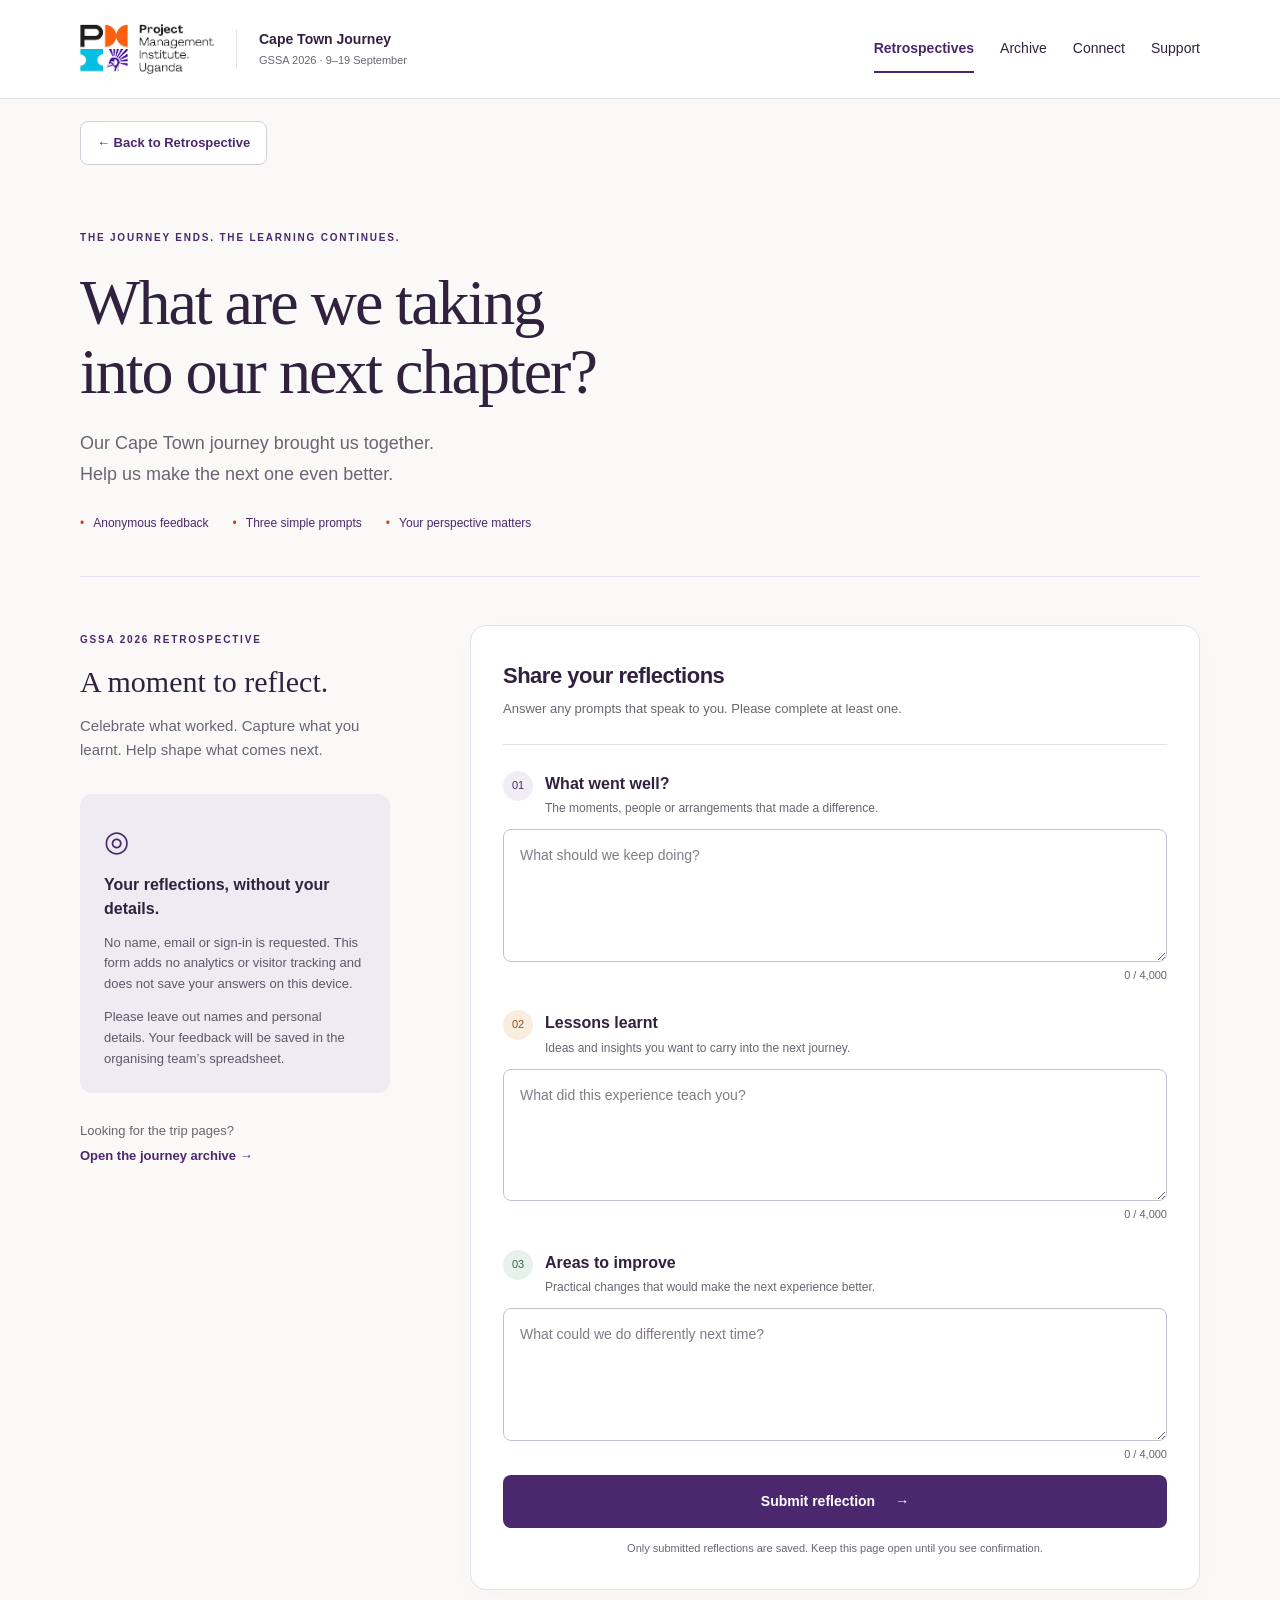
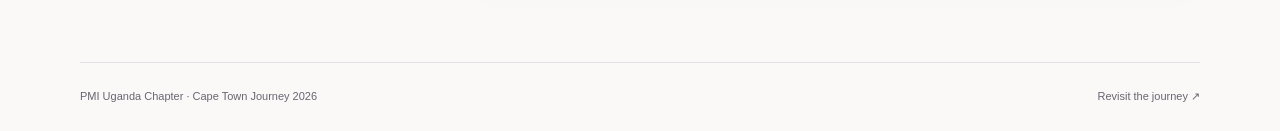
==== commit c99814dc: "Separate Connect and Support pages and simplify gallery navigation" ====
--- a/index.html
+++ b/index.html
@@ -1,2 +1,2 @@
 <!doctype html>
-<html lang="en"><head><meta charset="utf-8"><meta name="viewport" content="width=device-width,initial-scale=1"><meta name="theme-color" content="#32204d"><meta name="description" content="Reflect on the PMI Uganda Cape Town journey and revisit our journey archive."><title>Retrospectives · PMI Uganda GSSA 2026</title><link rel="icon" href="app-icon.png"><link rel="manifest" href="manifest.webmanifest"><link rel="stylesheet" href="retrospectives.css"></head><body><a class="skip" href="#main">Skip to content</a><header><div class="shell top"><a class="brand" href="index.html"><img src="PMI-Logo-Uganda.png" alt="PMI Uganda Chapter"><span>Cape Town Journey<small>GSSA 2026 · 9–19 September</small></span></a><nav aria-label="Main navigation"><a href="index.html" aria-current="page">Retrospectives</a><a href="archive.html" >Archive</a><a href="journey.html#connect">Connect</a><a href="journey.html#support">Support</a></nav></div></header><main id="main"><section class="intro shell"><div class="eyebrow">THE JOURNEY ENDS. THE LEARNING CONTINUES.</div><h1>What will we take<br>into our next chapter?</h1><p>Our Cape Town journey brought us together.<br>Help us make the next one even better.</p><div class="intro-meta"><span>Anonymous feedback</span><span>Three simple prompts</span><span>Your perspective matters</span></div></section><div class="shell layout"><aside class="context"><span class="eyebrow">GSSA 2026 RETROSPECTIVE</span><h2>A moment to reflect.</h2><p>Celebrate what worked. Capture what you learnt. Help shape what comes next.</p><div class="privacy"><span class="privacy-icon" aria-hidden="true">◎</span><h3>Your reflections, without your details.</h3><p>No name, email or sign-in is requested. This form adds no analytics or visitor tracking and does not save your answers on this device.</p><p>Please leave out names and personal details. Your feedback will be saved in the organising team’s spreadsheet.</p></div><a class="archive-link" href="archive.html">Looking for the trip pages? <span>Open the journey archive →</span></a></aside><div><form id="retroForm" autocomplete="off"><div class="form-heading"><h2>Share your reflections</h2><p>Answer any prompts that speak to you. Please complete at least one.</p></div><section class="prompt"><div class="prompt-heading"><span class="number">01</span><div><label for="went_well">What went well?</label><p id="went_well-hint">The moments, people or arrangements that made a difference.</p></div></div><textarea id="went_well" name="went_well" rows="4" maxlength="4000" aria-describedby="went_well-hint went_well-count" placeholder="What should we keep doing?"></textarea><div class="count" id="went_well-count">0 / 4,000</div></section><section class="prompt"><div class="prompt-heading"><span class="number">02</span><div><label for="lessons_learnt">Lessons learnt</label><p id="lessons_learnt-hint">Ideas and insights you want to carry into the next journey.</p></div></div><textarea id="lessons_learnt" name="lessons_learnt" rows="4" maxlength="4000" aria-describedby="lessons_learnt-hint lessons_learnt-count" placeholder="What did this experience teach you?"></textarea><div class="count" id="lessons_learnt-count">0 / 4,000</div></section><section class="prompt"><div class="prompt-heading"><span class="number">03</span><div><label for="areas_to_improve">Areas to improve</label><p id="areas_to_improve-hint">Practical changes that would make the next experience better.</p></div></div><textarea id="areas_to_improve" name="areas_to_improve" rows="4" maxlength="4000" aria-describedby="areas_to_improve-hint areas_to_improve-count" placeholder="What could we do differently next time?"></textarea><div class="count" id="areas_to_improve-count">0 / 4,000</div></section><div class="submit-area"><p id="formStatus" role="status" tabindex="-1"></p><button class="primary" id="submitRetro" type="submit">Submit reflection <span aria-hidden="true">→</span></button><p class="small">Only submitted reflections are saved. Keep this page open until you see confirmation.</p></div></form><section class="success" id="success" hidden tabindex="-1"><span class="success-mark" aria-hidden="true">✓</span><div class="eyebrow">REFLECTION RECEIVED</div><h2>Thank you for helping<br>us grow.</h2><p>Your reflection has been saved for the organising team to review.</p><a class="primary" href="archive.html">Explore the archive →</a><button class="text-button" id="another" type="button">Share another reflection</button></section><noscript><p>Enable JavaScript to submit a reflection.</p></noscript></div></div></main><footer class="shell footer"><span>PMI Uganda Chapter · Cape Town Journey 2026</span><a href="archive.html">Revisit the journey ↗</a></footer><script src="retrospectives.js"></script></body></html>+<html lang="en"><head><meta charset="utf-8"><meta name="viewport" content="width=device-width,initial-scale=1"><meta name="theme-color" content="#32204d"><meta name="description" content="Reflect on the PMI Uganda Cape Town journey and revisit our journey archive."><title>Retrospectives · PMI Uganda GSSA 2026</title><link rel="icon" href="app-icon.png"><link rel="manifest" href="manifest.webmanifest"><link rel="stylesheet" href="retrospectives.css"></head><body><a class="skip" href="#main">Skip to content</a><header><div class="shell top"><a class="brand" href="index.html"><img src="PMI-Logo-Uganda.png" alt="PMI Uganda Chapter"><span>Cape Town Journey<small>GSSA 2026 · 9–19 September</small></span></a><nav aria-label="Main navigation"><a href="index.html" aria-current="page">Retrospectives</a><a href="archive.html" >Archive</a><a href="connect.html">Connect</a><a href="support.html">Support</a></nav></div></header><div class="shell back-row"><a class="back-button" href="index.html">← Back to Retrospective</a></div><main id="main"><section class="intro shell"><div class="eyebrow">THE JOURNEY ENDS. THE LEARNING CONTINUES.</div><h1>What are we taking<br>into our next chapter?</h1><p>Our Cape Town journey brought us together.<br>Help us make the next one even better.</p><div class="intro-meta"><span>Anonymous feedback</span><span>Three simple prompts</span><span>Your perspective matters</span></div></section><div class="shell layout"><aside class="context"><span class="eyebrow">GSSA 2026 RETROSPECTIVE</span><h2>A moment to reflect.</h2><p>Celebrate what worked. Capture what you learnt. Help shape what comes next.</p><div class="privacy"><span class="privacy-icon" aria-hidden="true">◎</span><h3>Your reflections, without your details.</h3><p>No name, email or sign-in is requested. This form adds no analytics or visitor tracking and does not save your answers on this device.</p><p>Please leave out names and personal details. Your feedback will be saved in the organising team’s spreadsheet.</p></div><a class="archive-link" href="archive.html">Looking for the trip pages? <span>Open the journey archive →</span></a></aside><div><form id="retroForm" autocomplete="off"><div class="form-heading"><h2>Share your reflections</h2><p>Answer any prompts that speak to you. Please complete at least one.</p></div><section class="prompt"><div class="prompt-heading"><span class="number">01</span><div><label for="went_well">What went well?</label><p id="went_well-hint">The moments, people or arrangements that made a difference.</p></div></div><textarea id="went_well" name="went_well" rows="4" maxlength="4000" aria-describedby="went_well-hint went_well-count" placeholder="What should we keep doing?"></textarea><div class="count" id="went_well-count">0 / 4,000</div></section><section class="prompt"><div class="prompt-heading"><span class="number">02</span><div><label for="lessons_learnt">Lessons learnt</label><p id="lessons_learnt-hint">Ideas and insights you want to carry into the next journey.</p></div></div><textarea id="lessons_learnt" name="lessons_learnt" rows="4" maxlength="4000" aria-describedby="lessons_learnt-hint lessons_learnt-count" placeholder="What did this experience teach you?"></textarea><div class="count" id="lessons_learnt-count">0 / 4,000</div></section><section class="prompt"><div class="prompt-heading"><span class="number">03</span><div><label for="areas_to_improve">Areas to improve</label><p id="areas_to_improve-hint">Practical changes that would make the next experience better.</p></div></div><textarea id="areas_to_improve" name="areas_to_improve" rows="4" maxlength="4000" aria-describedby="areas_to_improve-hint areas_to_improve-count" placeholder="What could we do differently next time?"></textarea><div class="count" id="areas_to_improve-count">0 / 4,000</div></section><div class="submit-area"><p id="formStatus" role="status" tabindex="-1"></p><button class="primary" id="submitRetro" type="submit">Submit reflection <span aria-hidden="true">→</span></button><p class="small">Only submitted reflections are saved. Keep this page open until you see confirmation.</p></div></form><section class="success" id="success" hidden tabindex="-1"><span class="success-mark" aria-hidden="true">✓</span><div class="eyebrow">REFLECTION RECEIVED</div><h2>Thank you for helping<br>us grow.</h2><p>Your reflection has been saved for the organising team to review.</p><a class="primary" href="archive.html">Explore the archive →</a><button class="text-button" id="another" type="button">Share another reflection</button></section><noscript><p>Enable JavaScript to submit a reflection.</p></noscript></div></div></main><footer class="shell footer"><span>PMI Uganda Chapter · Cape Town Journey 2026</span><a href="archive.html">Revisit the journey ↗</a></footer><script src="retrospectives.js"></script></body></html>
--- a/retrospectives.css
+++ b/retrospectives.css
@@ -1 +1,3 @@
 :root{--ink:#30223f;--purple:#4b286d;--muted:#6b6472;--line:#e4dfe8;--paper:#faf9f7;--orange:#bd4520}*{box-sizing:border-box}body{margin:0;background:var(--paper);color:var(--ink);font:16px/1.6 -apple-system,BlinkMacSystemFont,"Segoe UI",sans-serif}a{color:inherit}button,textarea{font:inherit}button,a,textarea{-webkit-tap-highlight-color:transparent}a:focus-visible,button:focus-visible,textarea:focus-visible,[tabindex="-1"]:focus-visible{outline:3px solid #a45a13;outline-offset:4px}.shell{width:min(1120px,calc(100% - 64px));margin:auto}header{background:#fff;border-bottom:1px solid var(--line)}.top{display:flex;align-items:center;justify-content:space-between;gap:24px;min-height:98px}.brand{display:flex;align-items:center;gap:22px;text-decoration:none;font-size:14px;font-weight:650;line-height:1.4}.brand img{width:134px;height:auto}.brand span{border-left:1px solid var(--line);padding-left:22px}.brand small{display:block;font-size:11px;color:var(--muted);font-weight:400;margin-top:4px}nav{display:flex;gap:26px;align-items:center;font-size:14px}nav a{text-decoration:none;padding:12px 0;border-bottom:2px solid transparent}nav a[aria-current]{color:var(--purple);font-weight:700;border-color:var(--purple)}nav a:hover{color:var(--orange)}.intro{padding-top:65px;padding-bottom:42px;border-bottom:1px solid var(--line)}.eyebrow{font-size:10px;letter-spacing:1.8px;font-weight:750;color:var(--purple)}h1{font-family:Georgia,"Times New Roman",serif;font-weight:400;font-size:clamp(40px,5vw,64px);line-height:1.08;letter-spacing:-2px;margin:22px 0}h2,h3,p{margin:0} .intro>p{color:var(--muted);font-size:18px;line-height:1.7}.intro-meta{display:flex;gap:24px;margin-top:25px;font-size:12px;color:var(--purple)}.intro-meta span:before{content:'•';margin-right:9px;color:var(--orange)}.layout{display:grid;grid-template-columns:310px 1fr;gap:80px;padding-top:48px;padding-bottom:72px}.context h2{font-family:Georgia,serif;font-size:30px;font-weight:400;line-height:1.2;margin:14px 0}.context>p{color:var(--muted);font-size:15px}.privacy{background:#eeebf2;padding:24px;border-radius:12px;margin-top:32px}.privacy-icon{font-size:29px;color:var(--purple)}.privacy h3{font-size:16px;line-height:1.5;margin:8px 0 12px}.privacy p{font-size:13px;color:#60576a}.privacy p+p{margin-top:12px}.archive-link{font-size:13px;display:block;margin-top:28px;color:var(--muted);text-decoration:none}.archive-link span{display:block;color:var(--purple);font-weight:650;margin-top:4px}form,.success{background:white;border:1px solid var(--line);border-radius:16px;padding:32px;box-shadow:0 8px 30px #30223f04}.form-heading{padding-bottom:24px;border-bottom:1px solid var(--line)}.form-heading h2{font-size:22px;letter-spacing:-.5px}.form-heading p{font-size:13px;color:var(--muted);margin-top:6px}.prompt{padding-top:26px}.prompt-heading{display:flex;align-items:flex-start;gap:12px;margin-bottom:12px}.number{font-size:11px;color:var(--purple);background:#f0edf5;border-radius:50%;width:30px;height:30px;display:grid;place-items:center;flex-shrink:0}.prompt:nth-of-type(2) .number{background:#f9eddf;color:#905018}.prompt:nth-of-type(3) .number{background:#e8f1ec;color:#31684a}label{font-size:16px;font-weight:700}.prompt-heading p{font-size:12px;line-height:1.5;color:var(--muted);margin-top:3px}textarea{display:block;width:100%;min-height:118px;resize:vertical;padding:14px 16px;border:1px solid #c6bfce;border-radius:8px;line-height:1.6;color:var(--ink);background:#fff}textarea::placeholder{color:#827a87;font-size:14px}.count{text-align:right;color:var(--muted);font-size:11px;margin-top:5px}.submit-area{margin-top:12px}.primary{display:inline-flex;align-items:center;justify-content:center;gap:20px;border:0;border-radius:8px;background:var(--purple);color:#fff;font-weight:600;font-size:14px;padding:15px 23px;text-decoration:none;cursor:pointer;min-height:48px}.primary:hover{background:#351a50}.primary:disabled{opacity:.65;cursor:wait}.submit-area .primary{width:100%}.small{font-size:11px;text-align:center;color:var(--muted);margin-top:12px}#formStatus:not(:empty){padding:14px;margin-bottom:16px;border-left:3px solid #ad451e;background:#fff2e9;font-size:14px}.success{text-align:center;padding:55px 30px}.success-mark{display:grid;place-items:center;width:56px;height:56px;border-radius:50%;margin:0 auto 25px;background:#e8f1ec;color:#31684a;font-size:24px}.success h2{font-family:Georgia,serif;font-size:36px;font-weight:400;line-height:1.2;margin:16px 0}.success p{color:var(--muted);margin-bottom:25px}.text-button{display:block;margin:18px auto 0;border:0;background:none;color:var(--purple);text-decoration:underline;cursor:pointer;min-height:44px}.footer{border-top:1px solid var(--line);padding:25px 0;display:flex;justify-content:space-between;font-size:11px;color:var(--muted);gap:20px}.footer a{text-decoration:none}.archive-intro{padding-bottom:50px}.archive-section{padding-top:35px;padding-bottom:64px}.archive-heading{display:flex;justify-content:space-between;align-items:center;gap:15px;margin-bottom:24px}.archive-heading h2{font-size:21px}.closed{font-size:11px;background:#eeebf2;border-radius:24px;padding:6px 12px;color:var(--purple)}.archive-grid{display:grid;grid-template-columns:repeat(2,1fr);gap:20px}.archive-card{display:block;border:1px solid var(--line);border-radius:14px;background:white;padding:28px;text-decoration:none;transition:border-color .2s}.archive-card:hover{border-color:var(--purple)}.card-top{display:flex;justify-content:space-between;font-size:10px;letter-spacing:1px;color:var(--muted)}.archive-card h3{font-family:Georgia,serif;font-weight:400;font-size:32px;margin:20px 0 9px}.archive-card p{font-size:14px;color:var(--muted)}.card-action{display:block;color:var(--purple);font-size:13px;font-weight:650;margin-top:25px}.archive-note{font-size:12px;color:var(--muted);margin-top:20px}.reflect-banner{margin-top:45px;padding:30px;background:#eeebf2;border-radius:14px;display:flex;justify-content:space-between;align-items:center;gap:20px}.reflect-banner h2{font-family:Georgia,serif;font-weight:400;font-size:26px}.reflect-banner p{font-size:13px;color:var(--muted);margin-top:5px}.skip{position:absolute;top:-100px;left:15px;background:#fff;padding:10px;z-index:10}.skip:focus{top:10px}[hidden]{display:none!important}@media(max-width:900px){.brand span{display:none}.layout{grid-template-columns:240px 1fr;gap:32px}nav{gap:20px}form{padding:24px}}@media(max-width:650px){.shell{width:calc(100% - 36px)}.top{flex-direction:column;align-items:flex-start;gap:8px;padding-top:18px}.brand img{width:115px}.brand span{display:block;border:0;padding-left:0;font-size:12px}.brand{gap:16px}nav{width:100%;justify-content:space-between;gap:10px;font-size:12px}.intro{padding-top:38px;padding-bottom:28px}h1{font-size:42px;letter-spacing:-1.3px}.intro>p{font-size:16px}.intro-meta{flex-wrap:wrap;gap:8px 16px;font-size:11px}.intro-meta span:last-child{display:none}.layout{grid-template-columns:1fr;gap:25px;padding-top:28px;padding-bottom:40px}.context>.eyebrow,.context>h2,.context>p,.privacy-icon,.archive-link{display:none}.privacy{margin:0;padding:18px}.privacy h3{margin:0 0 6px}.privacy p{font-size:12px}.privacy p+p{margin-top:7px}form{padding:22px 18px}.form-heading h2{font-size:21px}textarea{font-size:16px}.footer{flex-direction:column;gap:6px}.archive-heading{align-items:flex-start;flex-direction:column}.archive-grid{grid-template-columns:1fr}.reflect-banner{flex-direction:column;align-items:flex-start}.archive-card{padding:24px}}
+
+.back-row{padding-top:22px;padding-bottom:0}.back-button{display:inline-flex;align-items:center;min-height:44px;padding:9px 16px;border:1px solid #d4ccdf;border-radius:8px;background:white;color:#4b286d;font-size:13px;font-weight:650;text-decoration:none}.back-button:hover{background:#eeebf2}.back-button:focus-visible{outline:3px solid #a45a13;outline-offset:3px}
